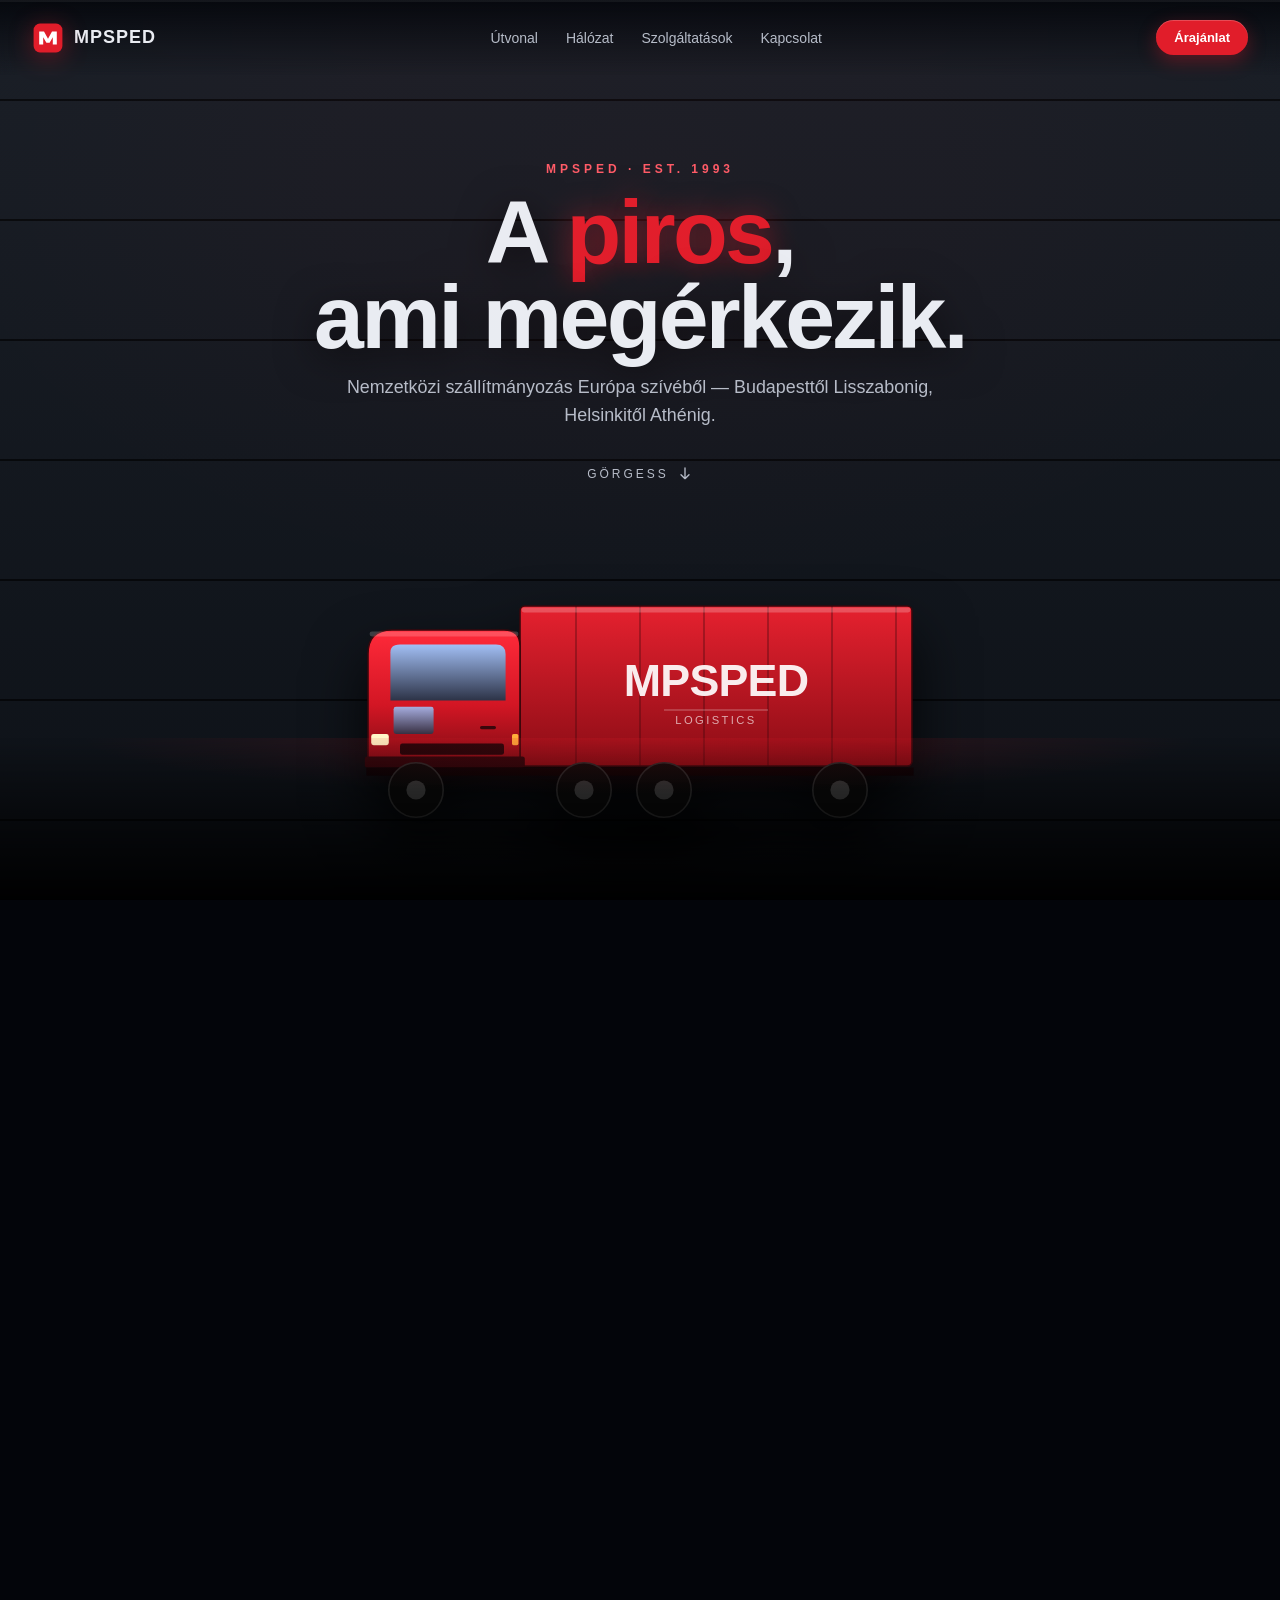
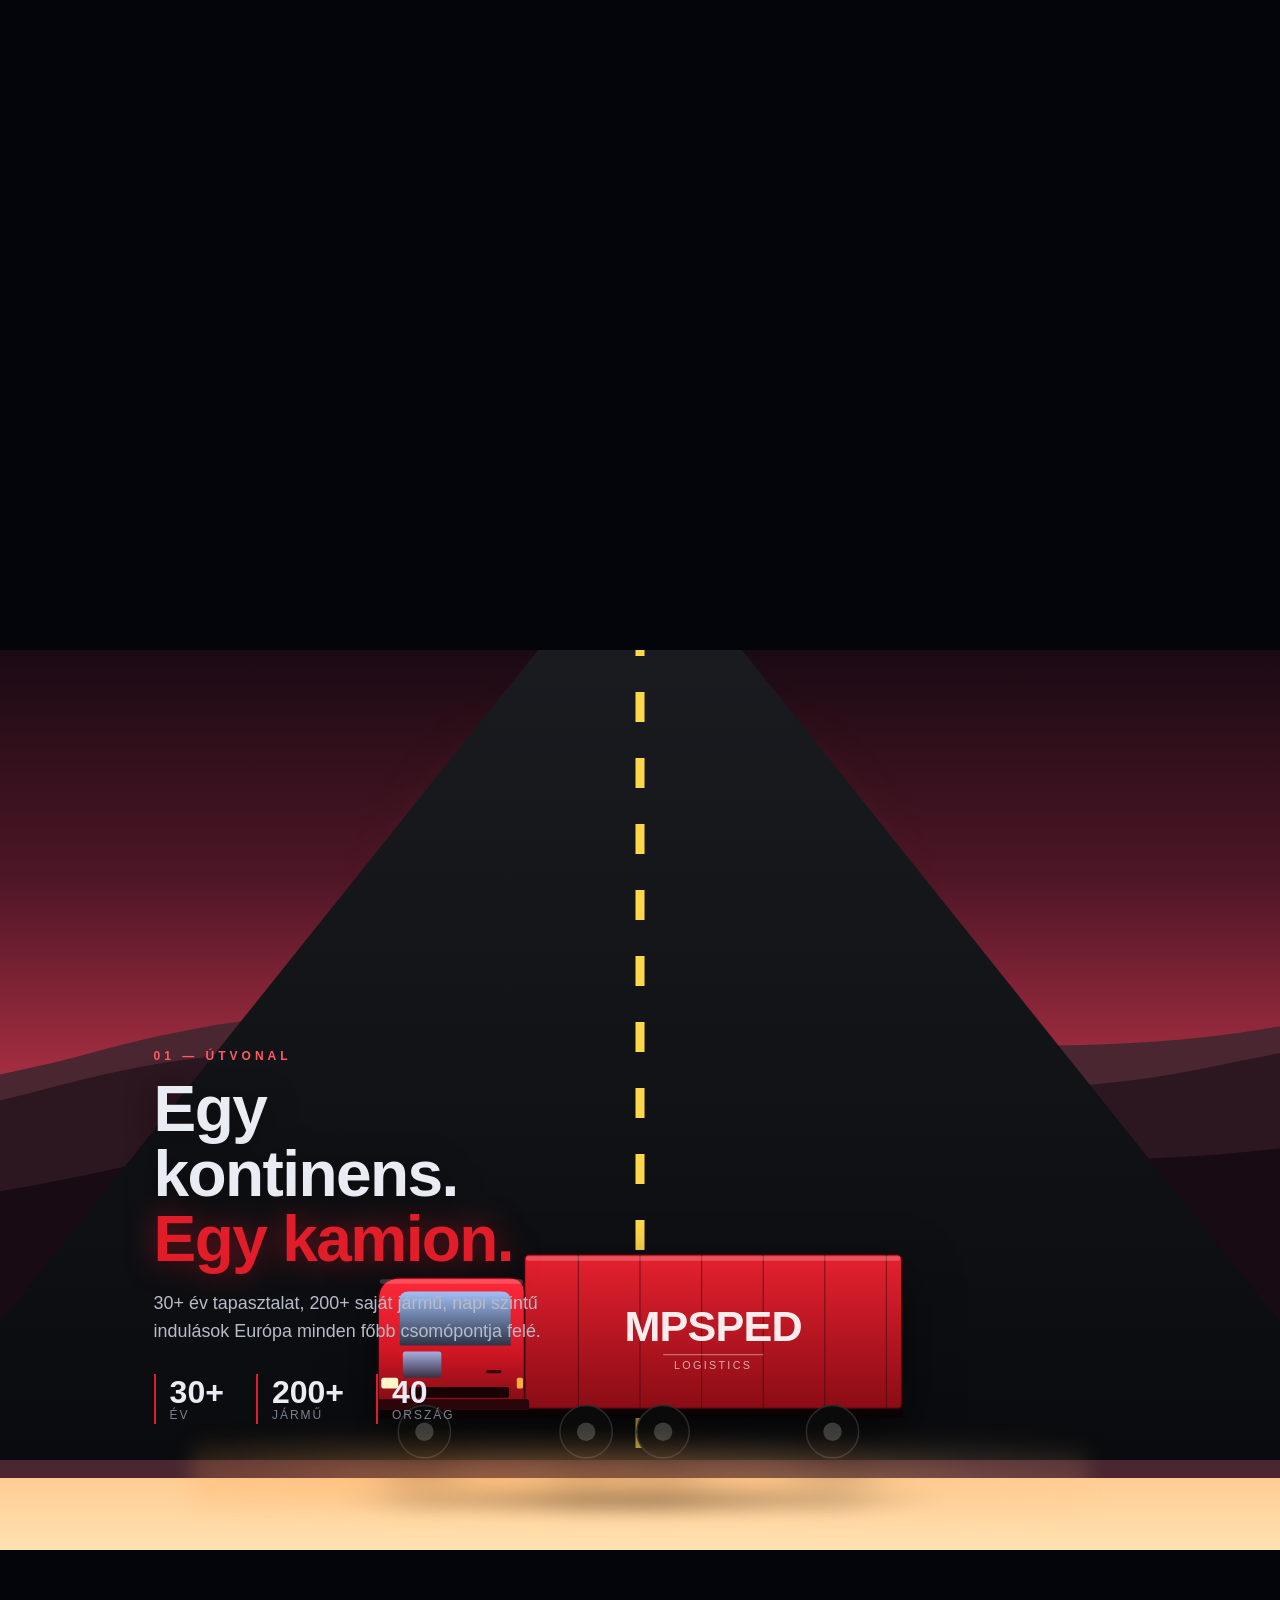
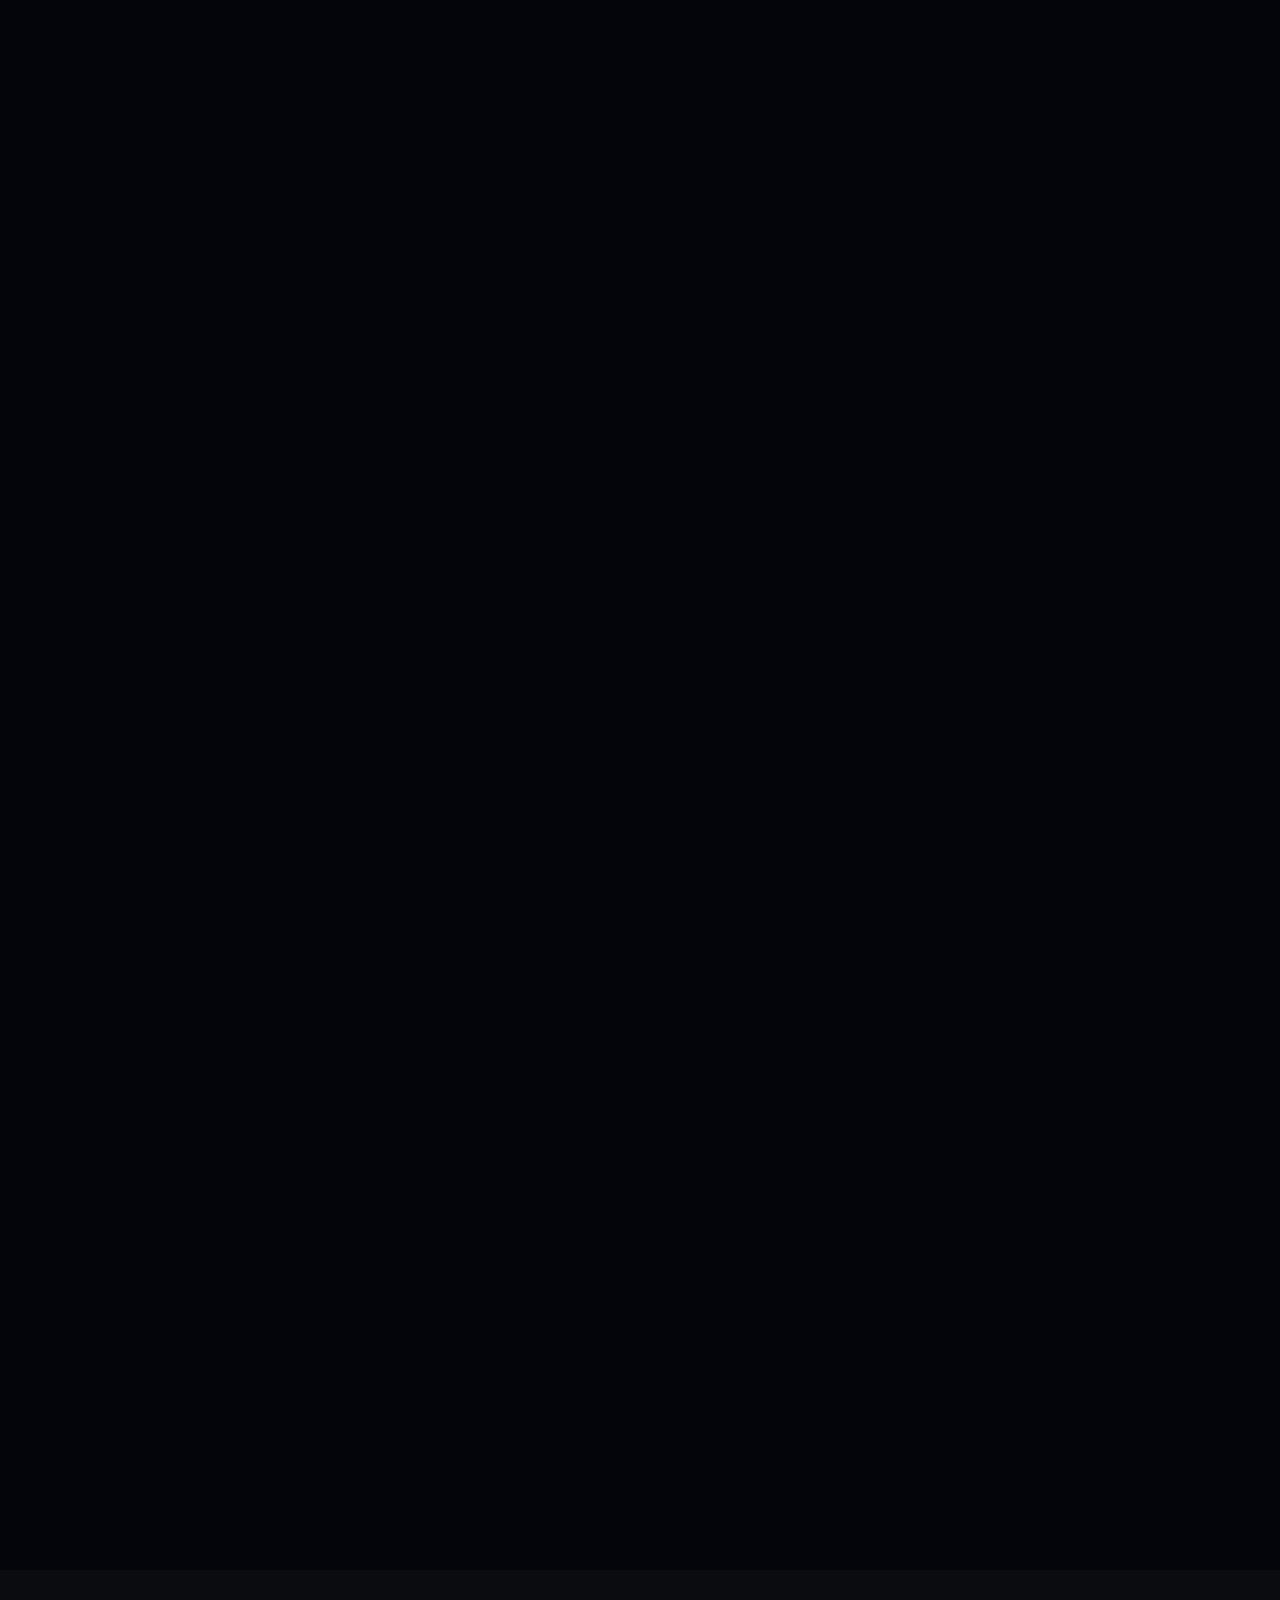
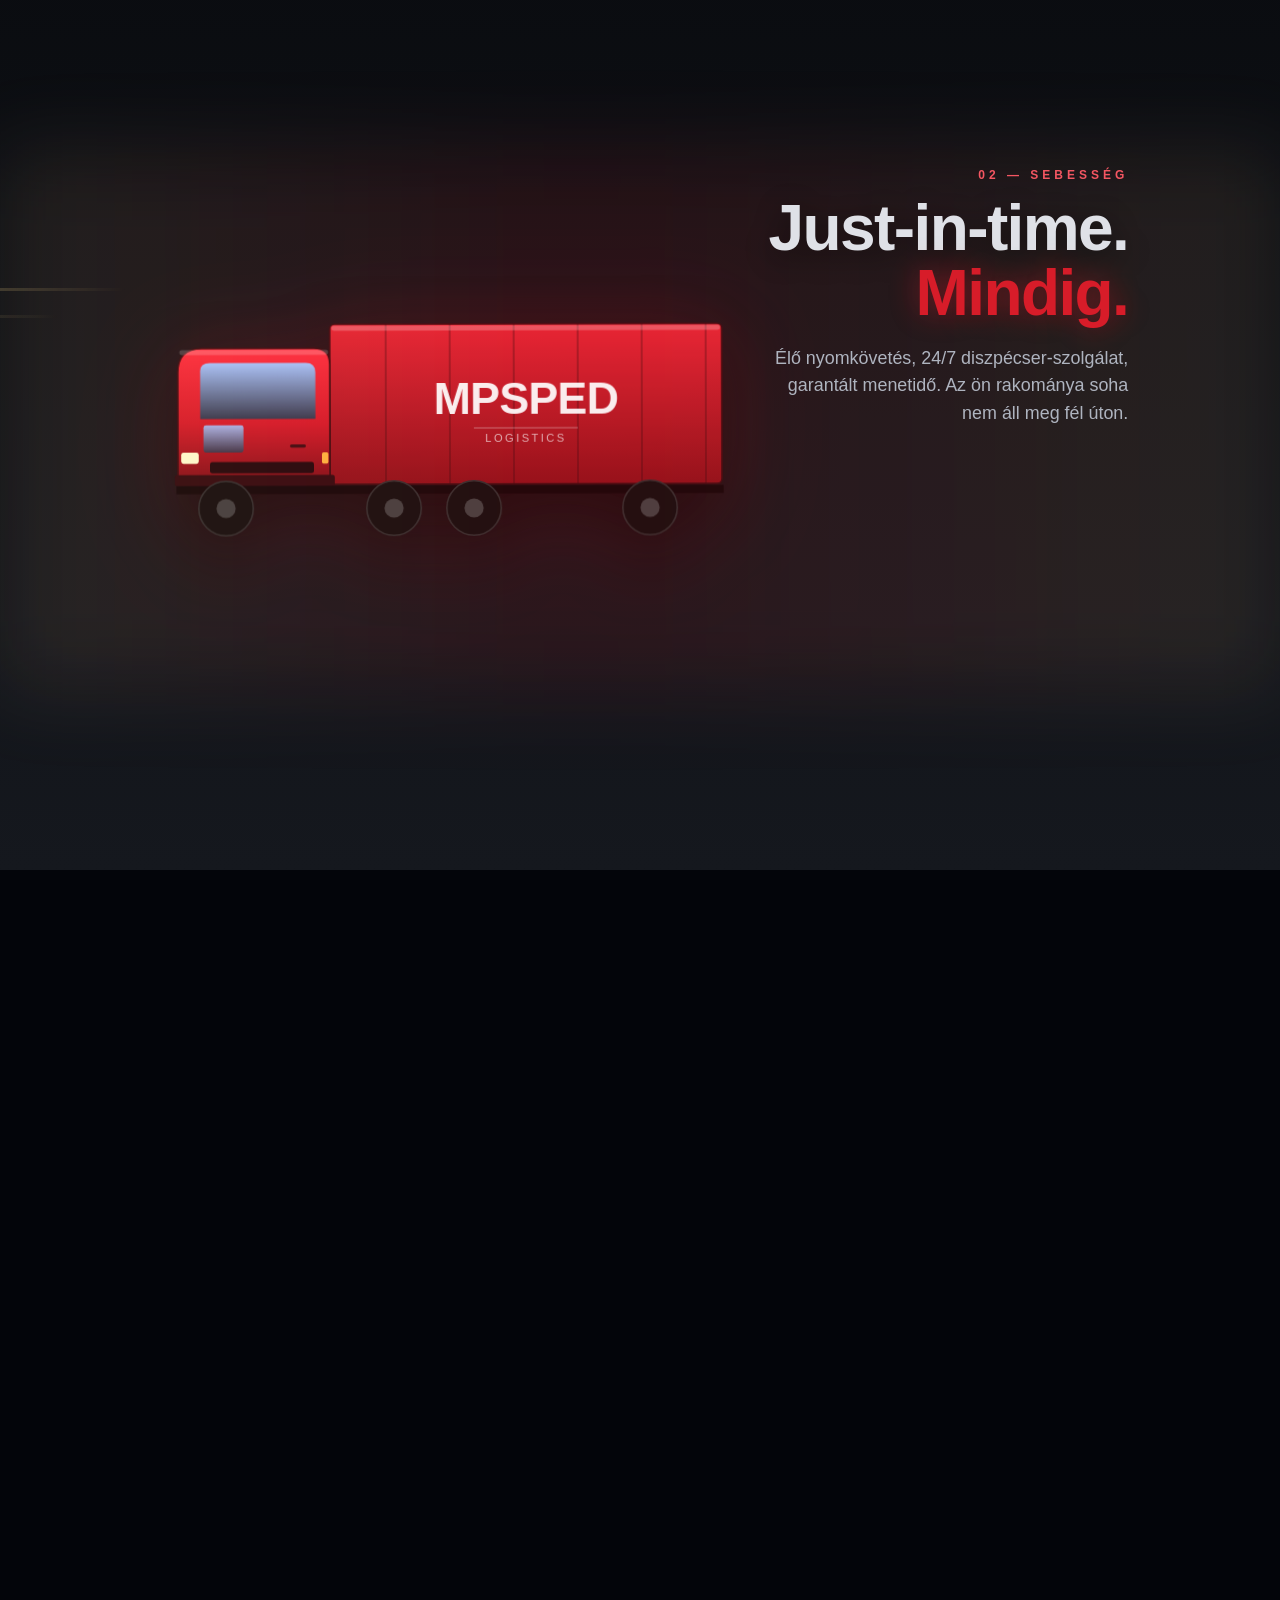
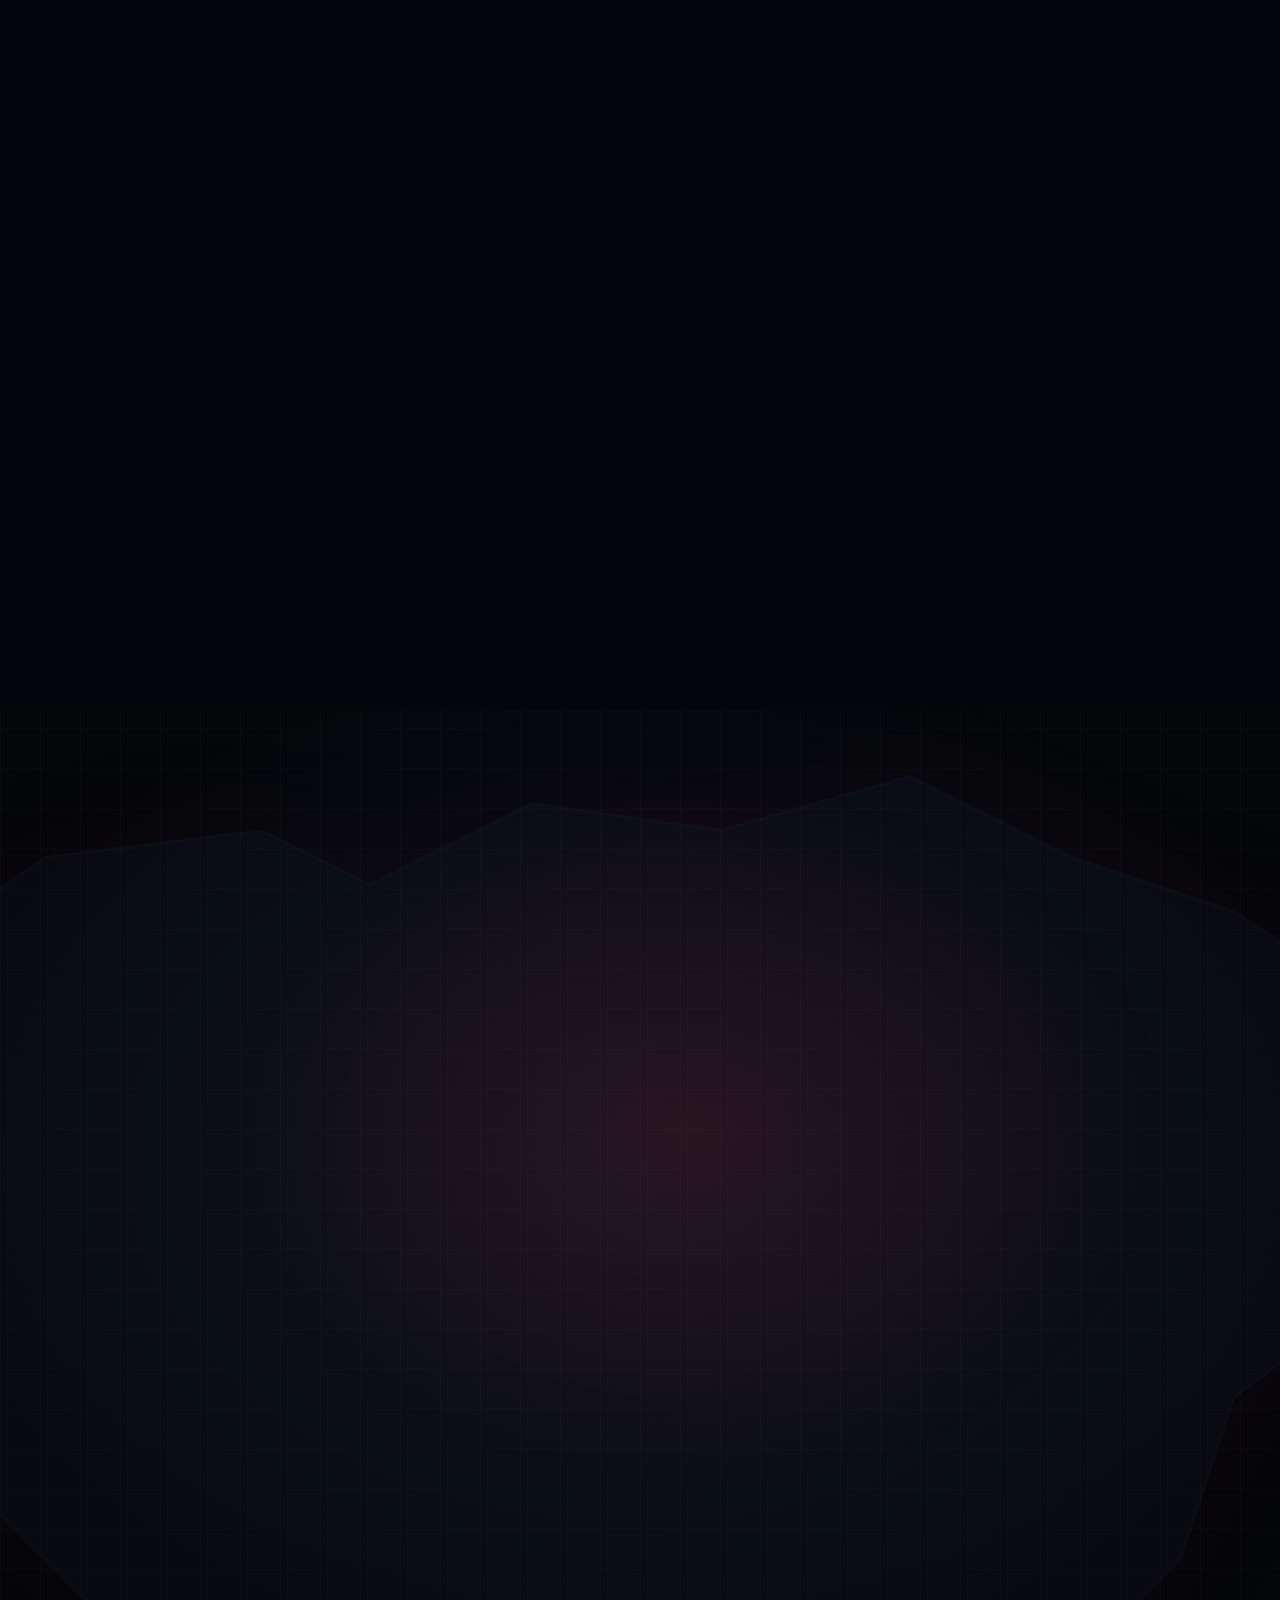
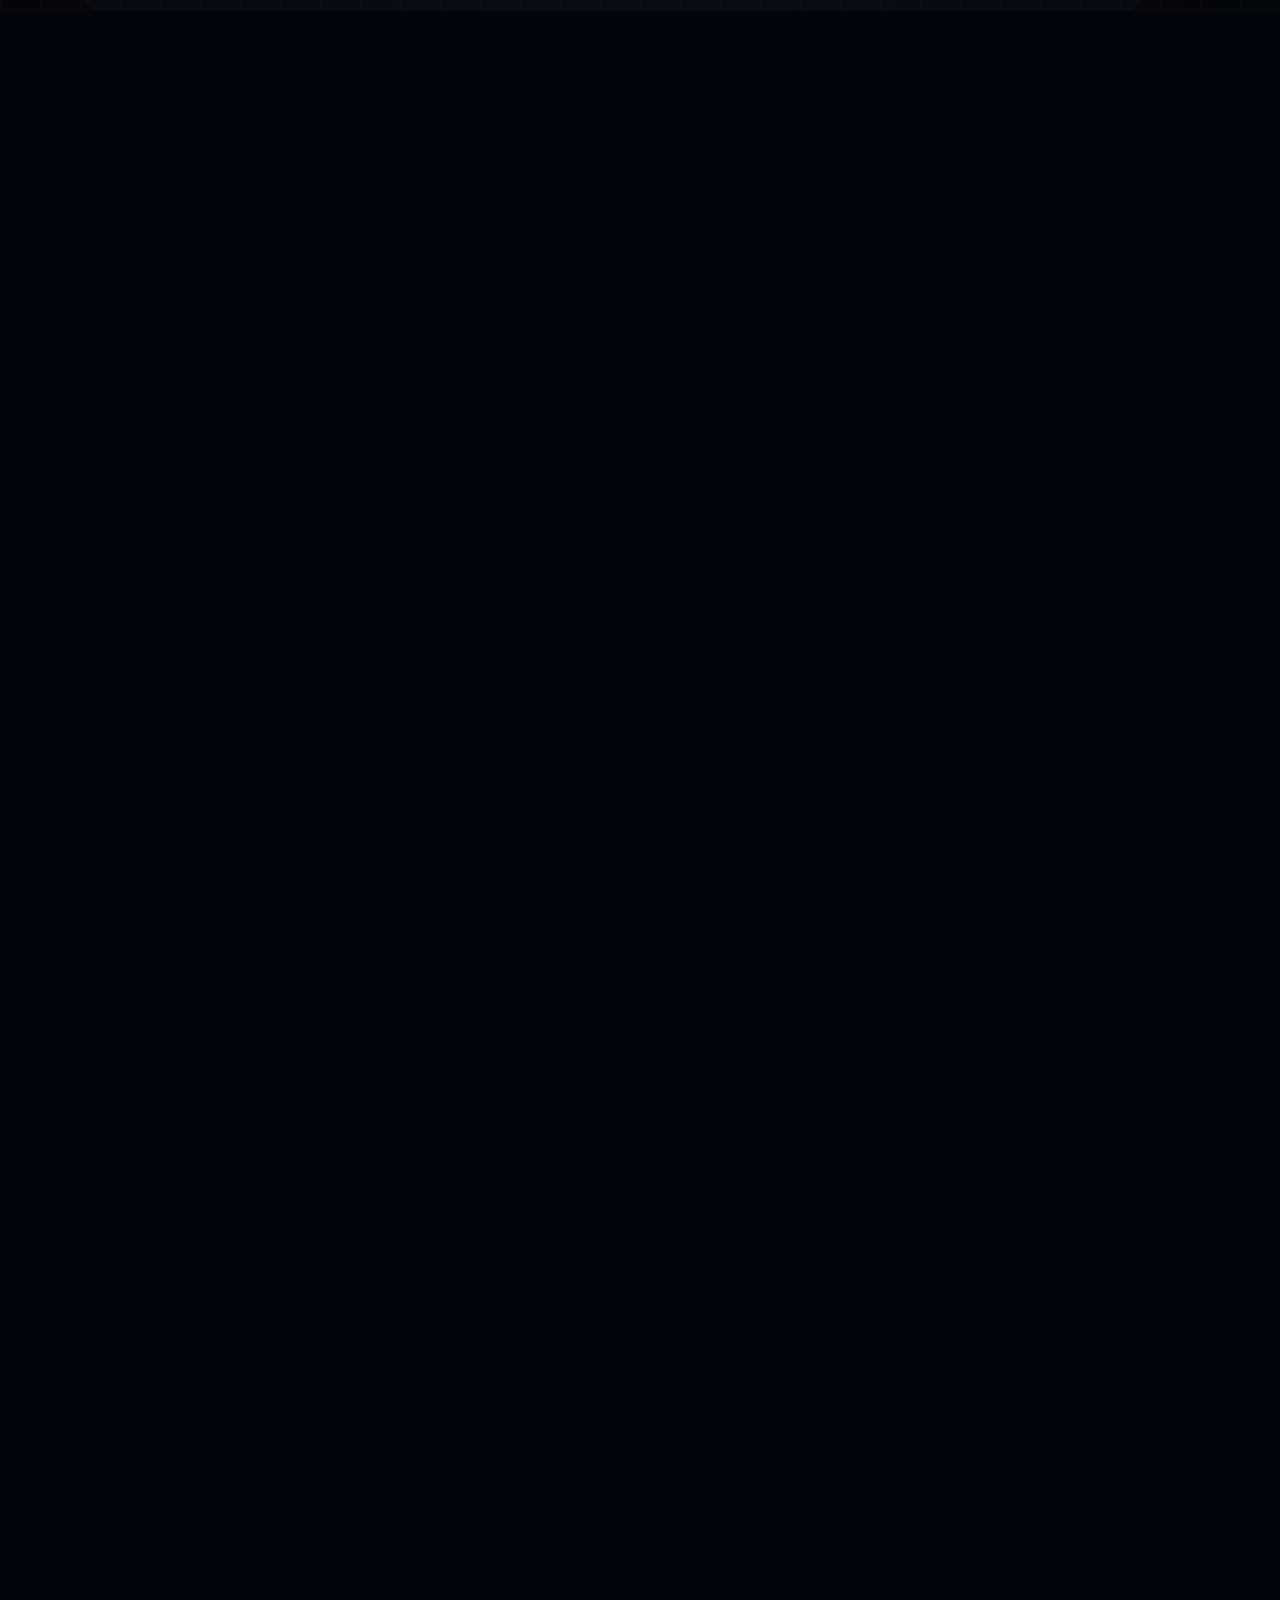
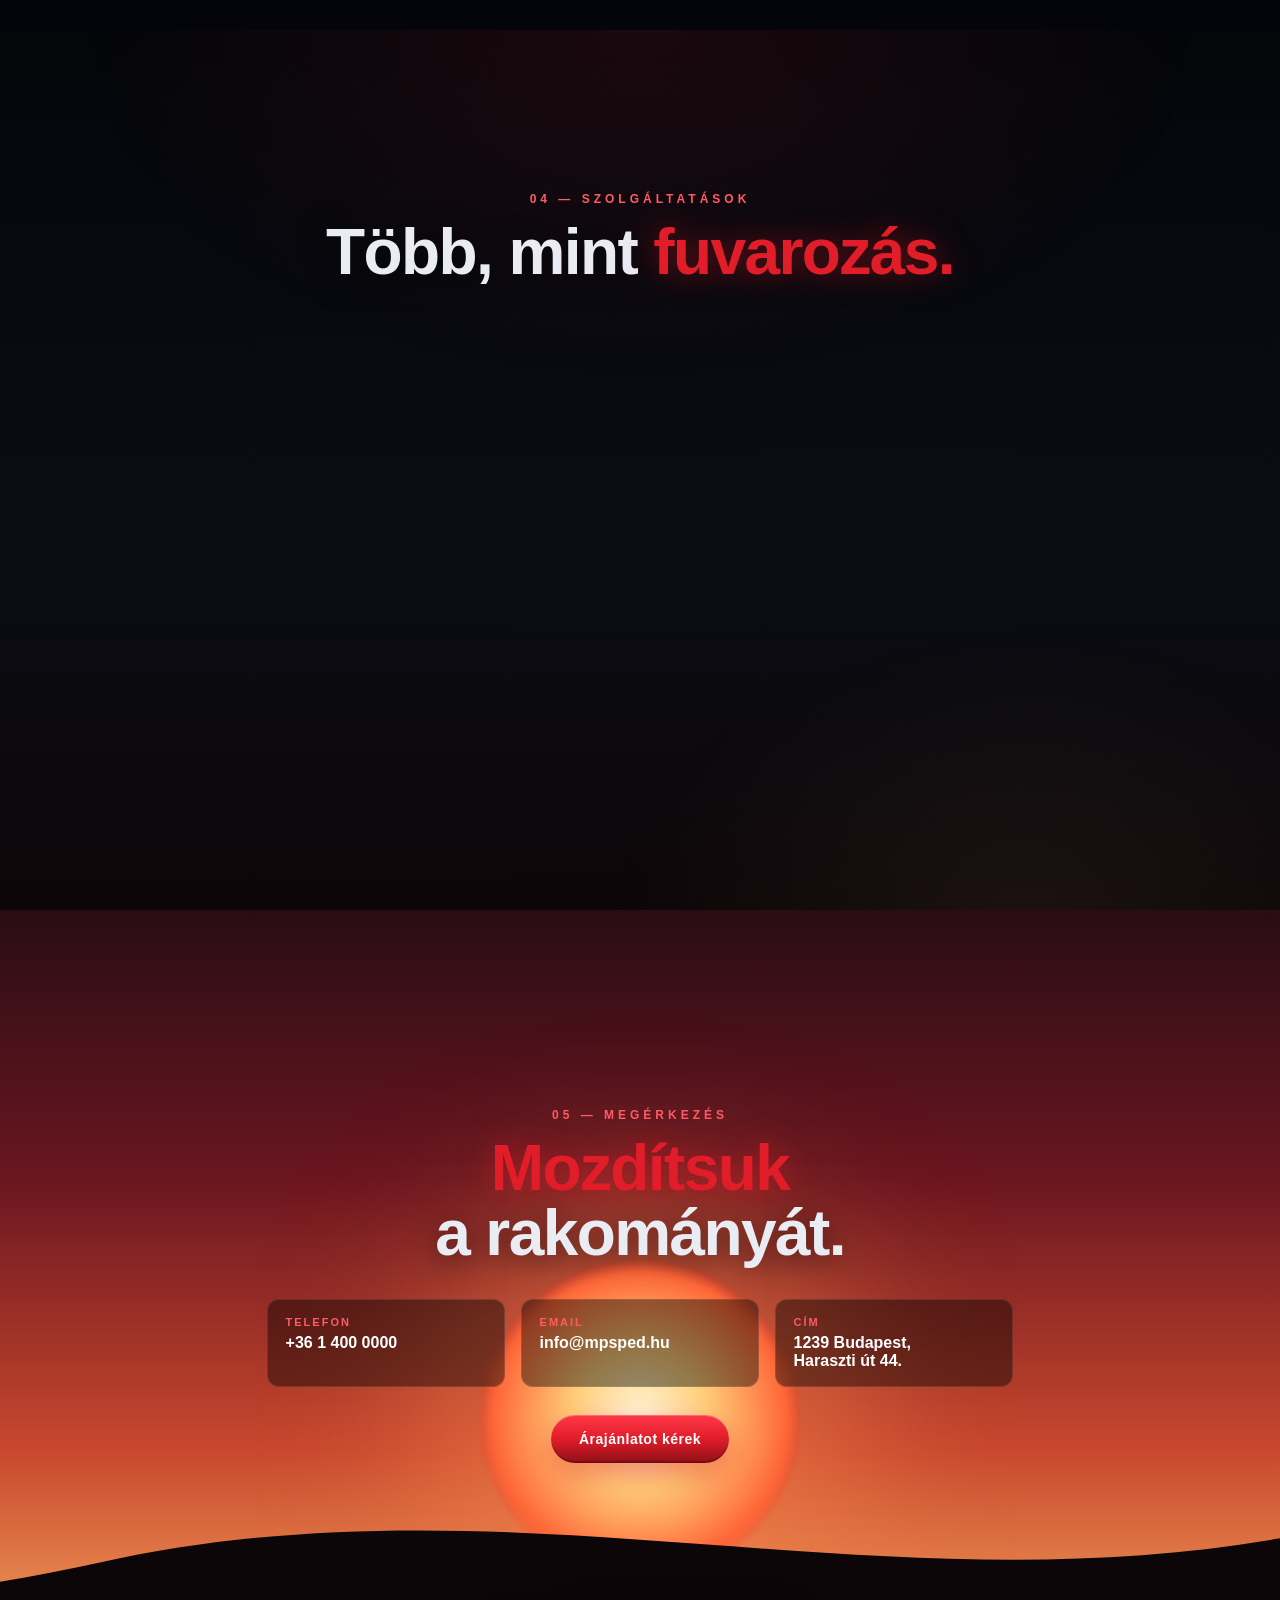
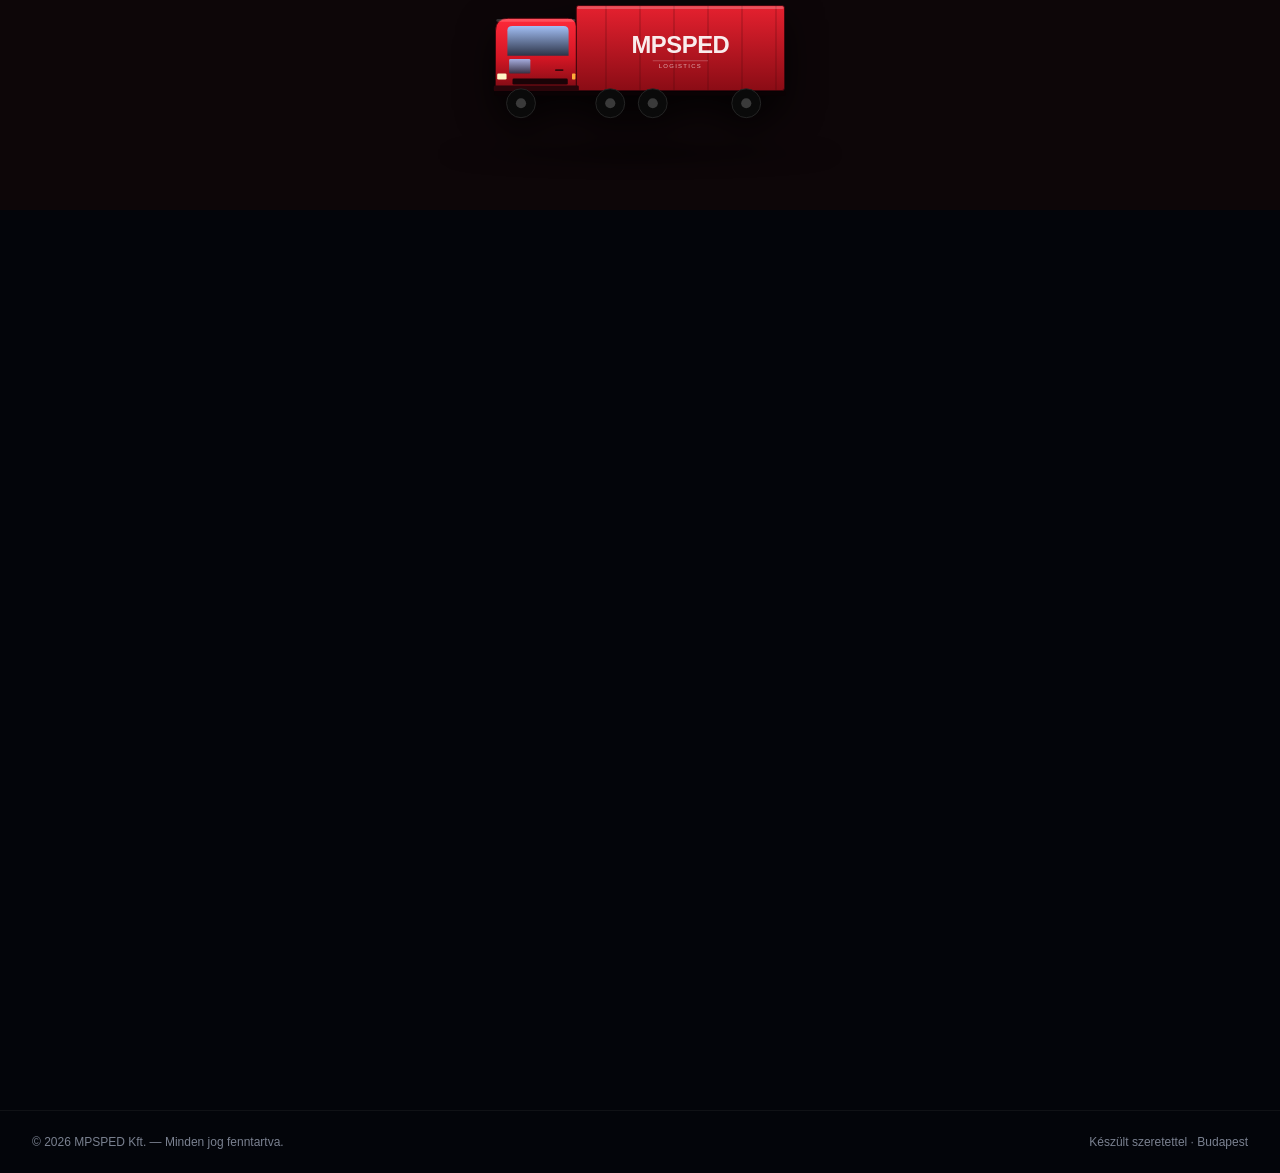
==== index.html @ 81b6fd92 "Redesign mpsped.hu as scroll-driven cinematic site Six-scene narrative driven by sticky pinning + va" ====
<!doctype html>
<html lang="hu">
<head>
<meta charset="utf-8" />
<meta name="viewport" content="width=device-width,initial-scale=1" />
<title>MPSPED — Európa, vörösen szállítva</title>
<meta name="description" content="MPSPED — nemzetközi szállítmányozás és logisztika. A piros, ami megérkezik." />
<link rel="stylesheet" href="styles.css" />
</head>
<body>

<!-- FIXED NAV -->
<header class="nav">
  <a class="brand" href="#top" aria-label="MPSPED kezdőlap">
    <svg class="brand-mark" viewBox="0 0 40 40" aria-hidden="true">
      <rect x="2" y="2" width="36" height="36" rx="8" fill="#E11D2A"/>
      <path d="M9 28V12h6l5 9 5-9h6v16h-5v-9l-4 7h-4l-4-7v9z" fill="#fff"/>
    </svg>
    <span>MPSPED</span>
  </a>
  <nav class="nav-links" aria-label="Fő navigáció">
    <a href="#road">Útvonal</a>
    <a href="#network">Hálózat</a>
    <a href="#services">Szolgáltatások</a>
    <a href="#contact">Kapcsolat</a>
  </nav>
  <a class="nav-cta" href="#contact">Árajánlat</a>
</header>

<!-- SCROLL PROGRESS -->
<div class="progress" aria-hidden="true"><span class="progress-bar"></span></div>

<!-- AMBIENT FOG (global) -->
<div class="fog" aria-hidden="true"></div>

<main id="top">

  <!-- ════════════════════════════════════════════════════════════════
       SCENE 1 — DEPOT
       Sticky stage inside a 250vh container.
       ════════════════════════════════════════════════════════════════ -->
  <section class="scene-wrap" data-scene="depot" style="--length: 250vh;" aria-label="A kapuk kinyílnak">
    <div class="stage scene--depot">

      <div class="layer layer--depot-wall">
        <svg viewBox="0 0 1600 900" preserveAspectRatio="xMidYMid slice">
          <defs>
            <linearGradient id="depotWall" x1="0" x2="0" y1="0" y2="1">
              <stop offset="0" stop-color="#0a0d12"/>
              <stop offset="1" stop-color="#05070a"/>
            </linearGradient>
            <pattern id="depotBricks" width="160" height="40" patternUnits="userSpaceOnUse">
              <rect width="160" height="40" fill="url(#depotWall)"/>
              <line x1="0" y1="40" x2="160" y2="40" stroke="#11161d" stroke-width="1"/>
              <line x1="80" y1="0" x2="80" y2="40" stroke="#11161d" stroke-width="1"/>
            </pattern>
          </defs>
          <rect width="1600" height="900" fill="url(#depotBricks)"/>
          <g opacity=".55">
            <circle cx="300" cy="120" r="120" fill="#fff6c8" opacity=".06"/>
            <circle cx="800" cy="100" r="140" fill="#fff6c8" opacity=".07"/>
            <circle cx="1300" cy="120" r="120" fill="#fff6c8" opacity=".06"/>
          </g>
        </svg>
      </div>

      <div class="layer layer--door" data-anim="door">
        <svg viewBox="0 0 1600 900" preserveAspectRatio="xMidYMax slice">
          <defs>
            <linearGradient id="doorGrad" x1="0" x2="0" y1="0" y2="1">
              <stop offset="0" stop-color="#1a1f27"/>
              <stop offset="1" stop-color="#0d1117"/>
            </linearGradient>
          </defs>
          <g class="door-panels">
            <rect x="0" y="0"   width="1600" height="900" fill="url(#doorGrad)"/>
            <g stroke="#000" stroke-width="2" opacity=".6">
              <line x1="0" y1="100" x2="1600" y2="100"/>
              <line x1="0" y1="220" x2="1600" y2="220"/>
              <line x1="0" y1="340" x2="1600" y2="340"/>
              <line x1="0" y1="460" x2="1600" y2="460"/>
              <line x1="0" y1="580" x2="1600" y2="580"/>
              <line x1="0" y1="700" x2="1600" y2="700"/>
              <line x1="0" y1="820" x2="1600" y2="820"/>
            </g>
          </g>
        </svg>
      </div>

      <div class="layer layer--spill" data-anim="spill"></div>

      <div class="layer layer--truck-depot" data-anim="truck-depot">
        <div class="truck-wrap">
          <div class="headlight headlight--l" data-anim="headlight"></div>
          <div class="headlight headlight--r" data-anim="headlight"></div>
          <svg class="truck" viewBox="0 0 800 360" aria-label="MPSPED kamion">
            <use href="#truck-red"/>
          </svg>
          <div class="truck-shadow"></div>
        </div>
      </div>

      <div class="layer layer--floor" data-anim="floor"></div>

      <div class="copy copy--center copy--depot" data-anim="depot-copy">
        <p class="eyebrow">MPSPED · est. 1993</p>
        <h1 class="display">
          A <span class="accent">piros</span>,<br/>
          ami megérkezik.
        </h1>
        <p class="lede">Nemzetközi szállítmányozás Európa szívéből — Budapesttől Lisszabonig, Helsinkitől Athénig.</p>
        <a class="scroll-hint" href="#road">
          <span>Görgess</span>
          <svg viewBox="0 0 24 24" width="16" height="16" aria-hidden="true"><path d="M12 3v16m0 0l-6-6m6 6l6-6" stroke="currentColor" stroke-width="2" fill="none" stroke-linecap="round"/></svg>
        </a>
      </div>

    </div>
  </section>


  <!-- ════════════════════════════════════════════════════════════════
       SCENE 2 — OPEN ROAD
       ════════════════════════════════════════════════════════════════ -->
  <section class="scene-wrap" id="road" data-scene="road" style="--length: 280vh;" aria-label="Nyílt út">
    <div class="stage scene--road">

      <div class="layer layer--sky"></div>
      <div class="layer layer--sun" data-anim="sun"><div class="sun"></div></div>
      <div class="layer layer--hills-far" data-anim="hills-far">
        <svg viewBox="0 0 1600 400" preserveAspectRatio="xMidYMax slice">
          <path d="M0,300 C200,220 380,260 560,210 C740,160 900,230 1080,200 C1260,170 1420,230 1600,200 L1600,400 L0,400 Z" fill="#4a2730"/>
        </svg>
      </div>
      <div class="layer layer--hills-mid" data-anim="hills-mid">
        <svg viewBox="0 0 1600 400" preserveAspectRatio="xMidYMax slice">
          <path d="M0,340 C180,260 360,300 540,250 C720,200 880,280 1060,240 C1240,200 1420,270 1600,240 L1600,400 L0,400 Z" fill="#2c1620"/>
        </svg>
      </div>
      <div class="layer layer--hills-near" data-anim="hills-near">
        <svg viewBox="0 0 1600 400" preserveAspectRatio="xMidYMax slice">
          <path d="M0,380 C200,330 380,360 560,320 C740,280 900,330 1080,310 C1260,290 1420,340 1600,320 L1600,400 L0,400 Z" fill="#180b13"/>
        </svg>
      </div>

      <div class="layer layer--road" data-anim="road-perspective">
        <svg viewBox="0 0 1600 600" preserveAspectRatio="xMidYMax slice">
          <defs>
            <linearGradient id="roadGrad" x1="0" x2="0" y1="0" y2="1">
              <stop offset="0" stop-color="#1b1d22"/>
              <stop offset="1" stop-color="#0a0b0e"/>
            </linearGradient>
          </defs>
          <polygon points="780,0 820,0 1300,600 300,600" fill="url(#roadGrad)"/>
          <g stroke="#ffd84a" stroke-width="6" stroke-dasharray="20 24" class="road-dashes">
            <line x1="800" y1="0" x2="800" y2="600"/>
          </g>
        </svg>
      </div>

      <div class="layer layer--truck-road" data-anim="truck-road">
        <svg class="truck truck--road" viewBox="0 0 800 360" aria-hidden="true"><use href="#truck-red"/></svg>
        <div class="truck-shadow truck-shadow--road"></div>
        <div class="dust" data-anim="dust"></div>
      </div>

      <div class="copy copy--left" data-anim="road-copy">
        <p class="eyebrow">01 — Útvonal</p>
        <h2 class="h2">Egy kontinens. <span class="accent">Egy kamion.</span></h2>
        <p class="lede">30+ év tapasztalat, 200+ saját jármű, napi szintű indulások Európa minden főbb csomópontja felé.</p>
        <ul class="stat-row">
          <li><strong>30+</strong><span>év</span></li>
          <li><strong>200+</strong><span>jármű</span></li>
          <li><strong>40</strong><span>ország</span></li>
        </ul>
      </div>

    </div>
  </section>


  <!-- ════════════════════════════════════════════════════════════════
       SCENE 3 — HIGHWAY
       ════════════════════════════════════════════════════════════════ -->
  <section class="scene-wrap" data-scene="highway" style="--length: 260vh;" aria-label="Autópálya sebességgel">
    <div class="stage scene--highway">

      <div class="layer layer--night-sky"></div>
      <div class="layer layer--streaks" data-anim="streaks"><div class="streaks"></div></div>
      <div class="layer layer--asphalt">
        <svg viewBox="0 0 1600 900" preserveAspectRatio="xMidYMid slice">
          <defs>
            <linearGradient id="asphalt" x1="0" x2="0" y1="0" y2="1">
              <stop offset="0" stop-color="#0a0c10"/>
              <stop offset="1" stop-color="#15181e"/>
            </linearGradient>
          </defs>
          <rect width="1600" height="900" fill="url(#asphalt)"/>
        </svg>
        <div class="rush-lines" aria-hidden="true" data-anim="rush">
          <i></i><i></i><i></i><i></i><i></i><i></i><i></i><i></i>
        </div>
      </div>

      <div class="layer layer--truck-hwy" data-anim="truck-hwy">
        <svg class="truck truck--hwy" viewBox="0 0 800 360" aria-hidden="true"><use href="#truck-red"/></svg>
        <div class="motion-blur" data-anim="blur"></div>
      </div>

      <div class="copy copy--right" data-anim="hwy-copy">
        <p class="eyebrow">02 — Sebesség</p>
        <h2 class="h2">Just-in-time. <span class="accent">Mindig.</span></h2>
        <p class="lede">Élő nyomkövetés, 24/7 diszpécser-szolgálat, garantált menetidő. Az ön rakománya soha nem áll meg fél úton.</p>
      </div>

    </div>
  </section>


  <!-- ════════════════════════════════════════════════════════════════
       SCENE 4 — EUROPE NETWORK
       ════════════════════════════════════════════════════════════════ -->
  <section class="scene-wrap" id="network" data-scene="map" style="--length: 280vh;" aria-label="Európai hálózat">
    <div class="stage scene--map">
      <div class="layer layer--map-bg"></div>
      <div class="layer layer--map" data-anim="map">
        <svg viewBox="0 0 800 600" class="europe" aria-hidden="true">
          <path class="continent" d="M120,180 L180,140 L260,130 L300,150 L360,120 L430,130 L500,110 L560,140 L620,160 L680,200 L700,260 L660,310 L620,340 L600,400 L560,440 L520,460 L470,470 L420,460 L380,480 L340,500 L300,490 L260,460 L240,430 L200,420 L170,390 L140,360 L120,310 L110,250 Z" fill="#1a1f29" stroke="#2a3140" stroke-width="1"/>
          <g class="nodes" data-anim="nodes">
            <circle data-city="Budapest" cx="430" cy="280" r="7"/>
            <circle data-city="Bécs" cx="395" cy="255" r="5"/>
            <circle data-city="Berlin" cx="395" cy="195" r="5"/>
            <circle data-city="Párizs" cx="290" cy="245" r="5"/>
            <circle data-city="Madrid" cx="220" cy="380" r="5"/>
            <circle data-city="Róma" cx="380" cy="385" r="5"/>
            <circle data-city="Varsó" cx="455" cy="210" r="5"/>
            <circle data-city="Bukarest" cx="510" cy="305" r="5"/>
            <circle data-city="Athén" cx="495" cy="430" r="5"/>
            <circle data-city="Helsinki" cx="475" cy="120" r="5"/>
            <circle data-city="Lisszabon" cx="160" cy="395" r="5"/>
            <circle data-city="London" cx="265" cy="200" r="5"/>
          </g>
          <g class="routes" data-anim="routes" fill="none" stroke="#E11D2A" stroke-width="2" stroke-linecap="round">
            <path d="M430,280 Q415,267 395,255"/>
            <path d="M430,280 Q412,237 395,195"/>
            <path d="M430,280 Q360,262 290,245"/>
            <path d="M430,280 Q325,330 220,380"/>
            <path d="M430,280 Q405,332 380,385"/>
            <path d="M430,280 Q442,245 455,210"/>
            <path d="M430,280 Q470,292 510,305"/>
            <path d="M430,280 Q462,355 495,430"/>
            <path d="M430,280 Q452,200 475,120"/>
            <path d="M430,280 Q295,337 160,395"/>
            <path d="M430,280 Q347,240 265,200"/>
          </g>
        </svg>
      </div>
      <div class="copy copy--center" data-anim="map-copy">
        <p class="eyebrow">03 — Hálózat</p>
        <h2 class="h2">Egy <span class="accent">vörös vonal</span><br/>Európán át.</h2>
        <p class="lede">Budapest-központú hub-and-spoke hálózat 12 fő európai csomóponttal és napi indulásokkal.</p>
      </div>
    </div>
  </section>


  <!-- ════════════════════════════════════════════════════════════════
       SCENE 5 — SERVICES  (un-pinned, scrolls naturally)
       ════════════════════════════════════════════════════════════════ -->
  <section class="scene-services" id="services" data-scene="services" aria-label="Szolgáltatások">
    <div class="layer layer--terminal-bg"></div>

    <div class="copy copy--top">
      <p class="eyebrow">04 — Szolgáltatások</p>
      <h2 class="h2">Több, mint <span class="accent">fuvarozás.</span></h2>
    </div>

    <div class="services-grid">
      <article class="svc">
        <div class="svc-ico"><svg viewBox="0 0 48 48"><path d="M6 32V14h22l8 8v10M6 32h36M10 38a4 4 0 100-8 4 4 0 000 8zm26 0a4 4 0 100-8 4 4 0 000 8z" fill="none" stroke="currentColor" stroke-width="2.5" stroke-linecap="round" stroke-linejoin="round"/></svg></div>
        <h3>Nemzetközi fuvarozás</h3>
        <p>FTL & LTL Európa-szerte, saját flottával és ellenőrzött partnerekkel.</p>
      </article>
      <article class="svc">
        <div class="svc-ico"><svg viewBox="0 0 48 48"><path d="M8 40V18l16-10 16 10v22M8 40h32M18 40V26h12v14" fill="none" stroke="currentColor" stroke-width="2.5" stroke-linejoin="round"/></svg></div>
        <h3>Raktározás</h3>
        <p>15 000 m² fedett és vámszabad raktárterület Budapest peremén.</p>
      </article>
      <article class="svc">
        <div class="svc-ico"><svg viewBox="0 0 48 48"><circle cx="24" cy="24" r="16" fill="none" stroke="currentColor" stroke-width="2.5"/><path d="M24 12v12l8 4" fill="none" stroke="currentColor" stroke-width="2.5" stroke-linecap="round"/></svg></div>
        <h3>Express megoldások</h3>
        <p>Sürgős, időkritikus küldemények dedikált járművel, 2 fős sofőrökkel.</p>
      </article>
      <article class="svc">
        <div class="svc-ico"><svg viewBox="0 0 48 48"><path d="M10 14h28v24H10z M16 14V8h16v6 M4 24h40" fill="none" stroke="currentColor" stroke-width="2.5" stroke-linejoin="round"/></svg></div>
        <h3>Vámügyintézés</h3>
        <p>Teljes körű vám- és okmányolási szolgáltatás, EU-n belül és kívül.</p>
      </article>
      <article class="svc">
        <div class="svc-ico"><svg viewBox="0 0 48 48"><path d="M24 6l16 8v12c0 10-7 18-16 22-9-4-16-12-16-22V14z" fill="none" stroke="currentColor" stroke-width="2.5" stroke-linejoin="round"/><path d="M18 24l5 5 9-10" fill="none" stroke="currentColor" stroke-width="2.5" stroke-linecap="round" stroke-linejoin="round"/></svg></div>
        <h3>Biztosítás</h3>
        <p>CMR biztosítás minden szállítmányra, kiterjesztett kárfedezeti opciókkal.</p>
      </article>
      <article class="svc">
        <div class="svc-ico"><svg viewBox="0 0 48 48"><rect x="6" y="10" width="36" height="28" rx="2" fill="none" stroke="currentColor" stroke-width="2.5"/><path d="M6 18h36 M14 26h8 M14 32h14" stroke="currentColor" stroke-width="2.5" stroke-linecap="round"/></svg></div>
        <h3>Élő nyomkövetés</h3>
        <p>Valós idejű GPS, hőmérséklet és ETA — bármikor, bármilyen eszközről.</p>
      </article>
    </div>
  </section>


  <!-- ════════════════════════════════════════════════════════════════
       SCENE 6 — ARRIVAL
       ════════════════════════════════════════════════════════════════ -->
  <section class="scene-wrap" id="contact" data-scene="arrival" style="--length: 200vh;" aria-label="Megérkezés">
    <div class="stage scene--arrival">
      <div class="layer layer--dusk"></div>
      <div class="layer layer--dusk-sun" data-anim="dusk-sun"><div class="sun sun--dusk"></div></div>
      <div class="layer layer--dusk-hills" data-anim="dusk-hills">
        <svg viewBox="0 0 1600 400" preserveAspectRatio="xMidYMax slice">
          <path d="M0,360 C200,300 380,330 560,290 C740,250 900,310 1080,280 C1260,250 1420,310 1600,290 L1600,400 L0,400 Z" fill="#0d0608"/>
        </svg>
      </div>
      <div class="layer layer--truck-arrival" data-anim="truck-arrival">
        <svg class="truck truck--arrival" viewBox="0 0 800 360" aria-hidden="true"><use href="#truck-red"/></svg>
        <div class="truck-shadow truck-shadow--arrival"></div>
      </div>

      <div class="copy copy--center contact-copy" data-anim="contact-copy">
        <p class="eyebrow">05 — Megérkezés</p>
        <h2 class="h2"><span class="accent">Mozdítsuk</span><br/>a rakományát.</h2>
        <div class="contact-grid">
          <a class="contact-item" href="tel:+3614000000">
            <span class="ci-label">Telefon</span>
            <span class="ci-value">+36 1 400 0000</span>
          </a>
          <a class="contact-item" href="mailto:info@mpsped.hu">
            <span class="ci-label">Email</span>
            <span class="ci-value">info@mpsped.hu</span>
          </a>
          <div class="contact-item">
            <span class="ci-label">Cím</span>
            <span class="ci-value">1239 Budapest,<br/>Haraszti út 44.</span>
          </div>
        </div>
        <a class="btn btn--primary" href="mailto:info@mpsped.hu?subject=Árajánlat%20kérés">Árajánlatot kérek</a>
      </div>
    </div>
  </section>

  <footer class="foot">
    <div>© <span id="year"></span> MPSPED Kft. — Minden jog fenntartva.</div>
    <div>Készült szeretettel · Budapest</div>
  </footer>

</main>

<!-- ════════════ SVG SYMBOLS ════════════ -->
<svg width="0" height="0" style="position:absolute" aria-hidden="true">
  <defs>
    <symbol id="truck-red" viewBox="0 0 800 360">
      <defs>
        <linearGradient id="bodyRed" x1="0" x2="0" y1="0" y2="1">
          <stop offset="0" stop-color="#ff2a3a"/>
          <stop offset=".55" stop-color="#d31624"/>
          <stop offset="1" stop-color="#7a0b13"/>
        </linearGradient>
        <linearGradient id="trailerRed" x1="0" x2="0" y1="0" y2="1">
          <stop offset="0" stop-color="#e6212f"/>
          <stop offset="1" stop-color="#8a0c15"/>
        </linearGradient>
        <linearGradient id="glass" x1="0" x2="0" y1="0" y2="1">
          <stop offset="0" stop-color="#9ec7ff"/>
          <stop offset="1" stop-color="#243549"/>
        </linearGradient>
      </defs>
      <rect x="250" y="60" width="490" height="200" rx="6" fill="url(#trailerRed)" stroke="#3a070c" stroke-width="2"/>
      <g stroke="#3a070c" stroke-width="1.5" opacity=".55">
        <line x1="320" y1="60" x2="320" y2="260"/>
        <line x1="400" y1="60" x2="400" y2="260"/>
        <line x1="480" y1="60" x2="480" y2="260"/>
        <line x1="560" y1="60" x2="560" y2="260"/>
        <line x1="640" y1="60" x2="640" y2="260"/>
        <line x1="720" y1="60" x2="720" y2="260"/>
      </g>
      <g opacity=".92">
        <text x="495" y="172" text-anchor="middle" font-family="Archivo, Arial, sans-serif" font-weight="900" font-size="56" fill="#fff" letter-spacing="-1">MPSPED</text>
        <line x1="430" y1="190" x2="560" y2="190" stroke="#fff" stroke-width="1.5" opacity=".4"/>
        <text x="495" y="208" text-anchor="middle" font-family="Inter, Arial, sans-serif" font-weight="500" font-size="14" fill="#fff" opacity=".7" letter-spacing="3">LOGISTICS</text>
      </g>
      <path d="M60,260 L60,120 Q60,90 90,90 L230,90 Q250,90 250,110 L250,260 Z" fill="url(#bodyRed)" stroke="#3a070c" stroke-width="2"/>
      <path d="M88,178 L88,118 Q88,108 100,108 L220,108 Q232,108 232,120 L232,178 Z" fill="url(#glass)" opacity=".95"/>
      <rect x="92" y="186" width="50" height="34" rx="3" fill="url(#glass)" opacity=".85"/>
      <rect x="200" y="210" width="20" height="4" rx="2" fill="#3a070c"/>
      <rect x="100" y="232" width="130" height="14" rx="3" fill="#1a0307"/>
      <rect x="64" y="220" width="22" height="14" rx="3" fill="#fff7c8"/>
      <rect x="240" y="220" width="8" height="14" rx="2" fill="#ffae3a"/>
      <rect x="56" y="248" width="200" height="14" rx="3" fill="#2a050a"/>
      <rect x="58" y="262" width="684" height="10" fill="#0a0204"/>
      <g fill="#0a0a0a" stroke="#2a2a2a" stroke-width="2">
        <circle cx="120" cy="290" r="34"/>
        <circle cx="330" cy="290" r="34"/>
        <circle cx="430" cy="290" r="34"/>
        <circle cx="650" cy="290" r="34"/>
      </g>
      <g fill="#3a3a3a">
        <circle cx="120" cy="290" r="12"/>
        <circle cx="330" cy="290" r="12"/>
        <circle cx="430" cy="290" r="12"/>
        <circle cx="650" cy="290" r="12"/>
      </g>
      <rect x="62" y="92" width="186" height="6" rx="3" fill="#fff" opacity=".18"/>
      <rect x="252" y="62" width="486" height="6" rx="3" fill="#fff" opacity=".22"/>
    </symbol>
  </defs>
</svg>

<script src="script.js" defer></script>

</body>
</html>
---- styles.css ----
/* ═══════════════════════════════════════════════════════════════
   MPSPED · cinematic scroll site (vanilla, no GSAP)
   Pin via position: sticky. Scrub via rAF + JS-driven CSS vars.
   ═══════════════════════════════════════════════════════════════ */
:root {
  --red-50:  #fff1f2;
  --red-300: #ff5a66;
  --red-500: #E11D2A;
  --red-600: #C5161F;
  --red-700: #8E0F17;
  --red-900: #3a070c;

  --ink-0:  #ffffff;
  --ink-50: #e9ecf2;
  --ink-200:#b6bcc8;
  --ink-400:#7a8190;
  --ink-700:#1c2029;
  --ink-800:#10131a;
  --ink-900:#06080c;
  --ink-950:#03050a;

  --gold:   #ffd84a;

  --ease-out: cubic-bezier(.22,.61,.36,1);
  --ease-in:  cubic-bezier(.55,.06,.68,.19);
  --ease-io:  cubic-bezier(.65,.05,.36,1);

  --font-display: "Archivo", "Helvetica Neue", Arial, sans-serif;
  --font-body:    "Inter", "Helvetica Neue", Arial, sans-serif;
}

*,*::before,*::after { box-sizing: border-box; }
html { scroll-behavior: smooth; }
body {
  margin: 0;
  font-family: var(--font-body);
  color: var(--ink-50);
  background: var(--ink-950);
  -webkit-font-smoothing: antialiased;
  text-rendering: optimizeLegibility;
  overflow-x: hidden;
}
img,svg { display: block; max-width: 100%; }
a { color: inherit; text-decoration: none; }
button { font: inherit; }

/* ═══════════ NAV ═══════════ */
.nav {
  position: fixed; inset: 0 0 auto 0;
  z-index: 100;
  display: flex; align-items: center; justify-content: space-between;
  padding: 20px 32px;
  background: linear-gradient(180deg, rgba(3,5,10,.85) 0%, rgba(3,5,10,0) 100%);
  backdrop-filter: blur(8px);
  -webkit-backdrop-filter: blur(8px);
}
.brand {
  display: flex; align-items: center; gap: 10px;
  font-family: var(--font-display);
  font-weight: 900; letter-spacing: 1px;
  font-size: 18px;
}
.brand-mark { width: 32px; height: 32px; filter: drop-shadow(0 4px 12px rgba(225,29,42,.4)); }
.nav-links { display: flex; gap: 28px; font-size: 14px; font-weight: 500; color: var(--ink-200); }
.nav-links a { transition: color .2s var(--ease-out); }
.nav-links a:hover { color: var(--ink-0); }
.nav-cta {
  padding: 10px 18px;
  background: var(--red-500);
  border-radius: 999px;
  font-weight: 600; font-size: 13px;
  color: #fff;
  box-shadow: 0 6px 18px rgba(225,29,42,.35), inset 0 1px 0 rgba(255,255,255,.2);
  transition: transform .2s var(--ease-out), box-shadow .2s var(--ease-out);
}
.nav-cta:hover { transform: translateY(-1px); box-shadow: 0 10px 24px rgba(225,29,42,.5), inset 0 1px 0 rgba(255,255,255,.25); }
@media (max-width: 720px) {
  .nav-links { display: none; }
  .nav { padding: 14px 18px; }
}

/* ═══════════ PROGRESS BAR ═══════════ */
.progress {
  position: fixed; top: 0; left: 0; right: 0;
  height: 2px;
  background: rgba(255,255,255,.06);
  z-index: 101;
}
.progress-bar {
  display: block;
  height: 100%;
  width: 0%;
  background: linear-gradient(90deg, var(--red-700), var(--red-500), #ff6b76);
  box-shadow: 0 0 12px var(--red-500);
  transition: width .05s linear;
}

/* ═══════════ GLOBAL FOG ═══════════ */
.fog {
  position: fixed; inset: 0;
  pointer-events: none;
  z-index: 5;
  background:
    radial-gradient(1200px 700px at 50% 20%, rgba(225,29,42,.04), transparent 60%),
    radial-gradient(900px 500px at 80% 80%, rgba(0,0,0,.4), transparent 70%);
  mix-blend-mode: screen;
  opacity: .85;
}

/* ═══════════ SCENE WRAP (sticky pin) ═══════════ */
.scene-wrap {
  position: relative;
  height: var(--length, 200vh);
}
.scene-wrap .stage {
  position: sticky;
  top: 0;
  height: 100vh;
  height: 100dvh;
  overflow: hidden;
}
.stage { perspective: 1200px; transform-style: preserve-3d; }
.layer {
  position: absolute;
  inset: 0;
  will-change: transform, opacity;
}
.layer > svg:not(.truck) { width: 100%; height: 100%; }

/* ═══════════ COPY ═══════════ */
.copy {
  position: absolute;
  z-index: 10;
  padding: 0 6vw;
  max-width: 1200px;
  pointer-events: none;
}
.copy > * { pointer-events: auto; }
.copy--center {
  left: 50%; top: 50%;
  transform: translate(-50%, -50%);
  text-align: center;
  width: min(900px, 90vw);
}
.copy--depot {
  top: 18vh;
  transform: translate(-50%, 0);
}
.copy--left {
  left: 6vw; bottom: 14vh;
  text-align: left;
  max-width: 560px;
}
.copy--right {
  right: 6vw; top: 22vh;
  text-align: right;
  max-width: 520px;
}
.copy--top {
  left: 50%; top: 16vh;
  transform: translateX(-50%);
  text-align: center;
  width: min(900px, 90vw);
}
.eyebrow {
  font-family: var(--font-display);
  font-size: 12px; font-weight: 800;
  letter-spacing: 4px; text-transform: uppercase;
  color: var(--red-300);
  margin: 0 0 14px;
}
.display {
  font-family: var(--font-display);
  font-weight: 900;
  font-size: clamp(36px, 7vw, 96px);
  line-height: .95;
  letter-spacing: -.03em;
  margin: 0;
  text-shadow: 0 8px 40px rgba(0,0,0,.65);
}
.h2 {
  font-family: var(--font-display);
  font-weight: 900;
  font-size: clamp(32px, 5vw, 72px);
  line-height: 1.02;
  letter-spacing: -.025em;
  margin: 0 0 18px;
  text-shadow: 0 6px 30px rgba(0,0,0,.55);
}
.accent { color: var(--red-500); text-shadow: 0 0 30px rgba(225,29,42,.5); }
.lede {
  font-size: clamp(15px, 1.4vw, 19px);
  line-height: 1.55;
  color: var(--ink-200);
  max-width: 60ch;
  margin: 14px auto 0;
}
.copy--left .lede, .copy--right .lede { margin-left: 0; margin-right: 0; }
.copy--right .lede { margin-left: auto; }

.stat-row {
  list-style: none; padding: 0; margin: 28px 0 0;
  display: flex; gap: 32px;
}
.stat-row li {
  display: flex; flex-direction: column;
  border-left: 2px solid var(--red-500);
  padding: 2px 0 2px 14px;
}
.stat-row strong { font-family: var(--font-display); font-size: 32px; font-weight: 900; line-height: 1; }
.stat-row span { font-size: 12px; color: var(--ink-400); text-transform: uppercase; letter-spacing: 2px; }

.scroll-hint {
  display: inline-flex; align-items: center; gap: 8px;
  margin-top: 36px;
  font-size: 12px; letter-spacing: 3px; text-transform: uppercase;
  color: var(--ink-200);
  animation: bob 2.4s var(--ease-io) infinite;
}
@keyframes bob {
  0%,100% { transform: translateY(0); }
  50%     { transform: translateY(6px); }
}

.btn {
  display: inline-block;
  padding: 16px 28px;
  border-radius: 999px;
  font-weight: 700;
  font-size: 14px;
  letter-spacing: .5px;
  transition: transform .25s var(--ease-out), box-shadow .25s var(--ease-out);
}
.btn--primary {
  background: linear-gradient(180deg, #ff3848 0%, var(--red-500) 50%, var(--red-700) 100%);
  color: #fff;
  box-shadow:
    0 12px 30px rgba(225,29,42,.45),
    inset 0 1px 0 rgba(255,255,255,.25),
    inset 0 -2px 0 rgba(0,0,0,.2);
}
.btn--primary:hover {
  transform: translateY(-2px);
  box-shadow:
    0 18px 40px rgba(225,29,42,.6),
    inset 0 1px 0 rgba(255,255,255,.3),
    inset 0 -2px 0 rgba(0,0,0,.25);
}

/* ═══════════════════════════════════════════════════════════════
   SCENE 1 · DEPOT
   ═══════════════════════════════════════════════════════════════ */
.scene--depot { background: #03050a; }
.layer--depot-wall { z-index: 1; }
.layer--door { z-index: 2; }
.door-panels { transform: translateY(0); will-change: transform; }
.layer--spill {
  z-index: 3;
  background:
    radial-gradient(800px 500px at 50% 110%, rgba(255,200,120,.22), transparent 60%),
    radial-gradient(600px 400px at 30% 95%, rgba(225,29,42,.16), transparent 65%);
  mix-blend-mode: screen;
  opacity: 0;
}
.layer--truck-depot {
  z-index: 4;
  display: flex; align-items: flex-end; justify-content: center;
  padding-bottom: 6vh;
}
.truck-wrap {
  position: relative;
  width: min(640px, 70vw);
  filter: drop-shadow(0 30px 30px rgba(0,0,0,.8));
  transform: translateY(0) scale(1);
  will-change: transform;
}
.truck { width: 100%; height: auto; }

.headlight {
  position: absolute;
  bottom: 14%;
  width: 60vw; height: 60vw;
  max-width: 900px; max-height: 900px;
  background: radial-gradient(closest-side, rgba(255,240,200,.5), rgba(255,240,200,0) 70%);
  filter: blur(8px);
  pointer-events: none;
  mix-blend-mode: screen;
  opacity: 0;
}
.headlight--l { left: -22%; transform: translateX(-30%) rotate(-6deg); }
.headlight--r { left: -12%; transform: translateX(-20%) rotate(6deg); }

.truck-shadow {
  position: absolute;
  left: 6%; right: 6%; bottom: -4%;
  height: 50px;
  background: radial-gradient(ellipse at center, rgba(0,0,0,.7), transparent 70%);
  filter: blur(10px);
  z-index: -1;
}

.layer--floor {
  z-index: 5;
  bottom: 0; top: auto;
  height: 18%;
  background:
    linear-gradient(180deg, transparent 0%, rgba(0,0,0,.6) 60%, rgba(0,0,0,.95) 100%),
    radial-gradient(800px 80px at 50% 0%, rgba(225,29,42,.18), transparent 70%);
  pointer-events: none;
}

.copy--depot { z-index: 10; }

/* ═══════════════════════════════════════════════════════════════
   SCENE 2 · OPEN ROAD
   ═══════════════════════════════════════════════════════════════ */
.scene--road { background: #1a0a13; }
.layer--sky {
  z-index: 0;
  background: linear-gradient(180deg,
    #1a0a13 0%,
    #4d1626 25%,
    #c4364a 55%,
    #ffb070 82%,
    #ffe2b0 100%);
}
.layer--sun {
  z-index: 1;
  display: flex; align-items: flex-end; justify-content: center;
  padding-bottom: 28%;
}
.sun {
  width: 280px; height: 280px;
  border-radius: 50%;
  background: radial-gradient(circle, #fff5d8 0%, #ffd47a 35%, #ff7045 70%, rgba(255,112,69,0) 75%);
  filter: blur(2px);
  box-shadow: 0 0 120px 40px rgba(255,180,90,.4);
}
.layer--hills-far  { z-index: 2; }
.layer--hills-mid  { z-index: 3; }
.layer--hills-near { z-index: 4; }
.layer--road       { z-index: 5; }
.layer--truck-road {
  z-index: 6;
  display: flex; align-items: flex-end; justify-content: center;
  padding-bottom: 6%;
}
.truck--road {
  width: min(560px, 70vw);
  filter: drop-shadow(0 18px 24px rgba(0,0,0,.55));
}
.truck-shadow--road {
  position: absolute;
  bottom: 4%; left: 50%; transform: translateX(-50%);
  width: 50%; height: 30px;
  background: radial-gradient(ellipse at center, rgba(0,0,0,.55), transparent 70%);
  filter: blur(8px);
}
.dust {
  position: absolute;
  bottom: 4%; left: 50%; transform: translateX(-50%);
  width: 70%; height: 90px;
  background: radial-gradient(ellipse at 30% 60%, rgba(255,170,90,.4), transparent 60%),
              radial-gradient(ellipse at 70% 70%, rgba(255,200,140,.3), transparent 60%);
  filter: blur(10px);
  opacity: 0;
}
.road-dashes line { stroke-dashoffset: 0; animation: dash 1.2s linear infinite; }
@keyframes dash { to { stroke-dashoffset: -88; } }

/* ═══════════════════════════════════════════════════════════════
   SCENE 3 · HIGHWAY
   ═══════════════════════════════════════════════════════════════ */
.scene--highway { background: #04060a; }
.layer--night-sky {
  z-index: 0;
  background: radial-gradient(ellipse at 50% 0%, #1a2540 0%, #0a0e18 50%, #04060a 100%);
}
.layer--streaks { z-index: 1; mix-blend-mode: screen; }
.streaks {
  position: absolute; inset: 0;
  background:
    repeating-linear-gradient(90deg,
      rgba(255,255,255,0) 0px,
      rgba(255,255,255,0) 80px,
      rgba(255,210,150,.15) 80px,
      rgba(255,210,150,.15) 82px,
      rgba(255,255,255,0) 82px,
      rgba(255,255,255,0) 200px);
  filter: blur(2px);
}
.layer--asphalt { z-index: 2; }
.rush-lines {
  position: absolute; inset: 0;
  display: flex; flex-direction: column; justify-content: center; gap: 24px;
  padding: 0 0 8vh;
  pointer-events: none;
}
.rush-lines i {
  display: block;
  height: 3px;
  background: linear-gradient(90deg, transparent, rgba(255,220,140,.55) 30%, rgba(255,255,255,.85) 50%, rgba(255,220,140,.55) 70%, transparent);
  filter: blur(.5px);
  transform: translateX(-110%);
  opacity: 0;
}

.layer--truck-hwy {
  z-index: 3;
  display: flex; align-items: center; justify-content: center;
}
.truck--hwy {
  width: min(640px, 76vw);
  filter: drop-shadow(0 24px 30px rgba(0,0,0,.6)) drop-shadow(0 0 40px rgba(225,29,42,.22));
}
.motion-blur {
  position: absolute;
  top: 50%; left: 0; transform: translateY(-50%);
  width: 100%; height: 60%;
  background: linear-gradient(90deg, rgba(255,210,150,.1), rgba(225,29,42,.15) 45%, rgba(255,210,150,.1));
  filter: blur(40px);
  mix-blend-mode: screen;
  opacity: 0;
}

/* ═══════════════════════════════════════════════════════════════
   SCENE 4 · EUROPE MAP
   ═══════════════════════════════════════════════════════════════ */
.scene--map {
  background: radial-gradient(ellipse at 50% 50%, #0e1320 0%, #04060a 80%);
}
.layer--map-bg {
  z-index: 0;
  background:
    radial-gradient(800px 600px at 54% 47%, rgba(225,29,42,.15), transparent 60%),
    repeating-linear-gradient(0deg, rgba(255,255,255,.025) 0px, rgba(255,255,255,.025) 1px, transparent 1px, transparent 40px),
    repeating-linear-gradient(90deg, rgba(255,255,255,.025) 0px, rgba(255,255,255,.025) 1px, transparent 1px, transparent 40px);
}
.layer--map {
  z-index: 1;
  display: flex; align-items: center; justify-content: center;
}
.europe {
  width: min(780px, 64vw);
  height: auto;
  filter: drop-shadow(0 0 40px rgba(225,29,42,.22));
}
.continent { transition: fill .6s var(--ease-out); }
.nodes circle {
  fill: var(--red-500);
  stroke: #fff;
  stroke-width: 1.5;
  filter: drop-shadow(0 0 6px rgba(225,29,42,.8));
  opacity: 0;
}
.nodes circle[data-city="Budapest"] {
  animation: pulse 2s ease-in-out infinite;
}
@keyframes pulse {
  0%,100% { filter: drop-shadow(0 0 6px rgba(225,29,42,.8)); }
  50%     { filter: drop-shadow(0 0 18px rgba(225,29,42,1)); }
}
.routes path {
  stroke-dasharray: 600;
  stroke-dashoffset: 600;
  filter: drop-shadow(0 0 6px rgba(225,29,42,.6));
}
.scene--map .copy { z-index: 5; }
.scene--map .copy--center { top: auto; bottom: 12vh; transform: translateX(-50%); }

/* ═══════════════════════════════════════════════════════════════
   SCENE 5 · SERVICES (un-pinned)
   ═══════════════════════════════════════════════════════════════ */
.scene-services {
  position: relative;
  background: linear-gradient(180deg, #04060a 0%, #0a0d14 60%, #0d0608 100%);
  padding: 18vh 0 16vh;
  overflow: hidden;
}
.scene-services .layer--terminal-bg {
  position: absolute; inset: 0;
  z-index: 0;
  background:
    radial-gradient(800px 500px at 50% 0%, rgba(225,29,42,.1), transparent 70%),
    radial-gradient(600px 400px at 80% 100%, rgba(255,210,150,.06), transparent 70%);
}
.scene-services .copy {
  position: relative;
  left: auto; top: auto; transform: none;
  margin: 0 auto;
  text-align: center;
  z-index: 2;
}
.services-grid {
  position: relative;
  z-index: 2;
  max-width: 1240px;
  margin: 6vh auto 0;
  padding: 0 6vw;
  display: grid;
  grid-template-columns: repeat(3, 1fr);
  gap: 22px;
}
@media (max-width: 980px) { .services-grid { grid-template-columns: repeat(2, 1fr); } }
@media (max-width: 600px) { .services-grid { grid-template-columns: 1fr; } }

.svc {
  position: relative;
  background: linear-gradient(180deg, rgba(255,255,255,.04), rgba(255,255,255,.015));
  border: 1px solid rgba(255,255,255,.06);
  border-radius: 18px;
  padding: 28px 24px;
  backdrop-filter: blur(8px);
  -webkit-backdrop-filter: blur(8px);
  transition: transform .35s var(--ease-out), border-color .35s var(--ease-out), background .35s var(--ease-out);
  overflow: hidden;
  opacity: 0;
  transform: translateY(30px);
}
.svc.in {
  opacity: 1;
  transform: translateY(0);
  transition: transform .8s var(--ease-out), opacity .8s var(--ease-out), border-color .35s var(--ease-out), background .35s var(--ease-out);
}
.svc:hover {
  transform: translateY(-6px);
  border-color: rgba(225,29,42,.4);
  background: linear-gradient(180deg, rgba(225,29,42,.06), rgba(255,255,255,.02));
}
.svc-ico {
  width: 52px; height: 52px;
  border-radius: 12px;
  background: linear-gradient(180deg, rgba(225,29,42,.18), rgba(225,29,42,.05));
  display: flex; align-items: center; justify-content: center;
  color: var(--red-300);
  margin-bottom: 18px;
  border: 1px solid rgba(225,29,42,.25);
}
.svc-ico svg { width: 28px; height: 28px; }
.svc h3 {
  font-family: var(--font-display);
  font-size: 20px;
  font-weight: 800;
  margin: 0 0 8px;
  letter-spacing: -.01em;
}
.svc p {
  font-size: 14px;
  line-height: 1.55;
  color: var(--ink-200);
  margin: 0;
}

/* ═══════════════════════════════════════════════════════════════
   SCENE 6 · ARRIVAL
   ═══════════════════════════════════════════════════════════════ */
.scene--arrival { background: #0d0608; }
.layer--dusk {
  z-index: 0;
  background: linear-gradient(180deg, #2a0c14 0%, #6b1620 30%, #c8482e 60%, #ffb766 88%, #ffe9c2 100%);
}
.layer--dusk-sun {
  z-index: 1;
  display: flex; align-items: flex-end; justify-content: center;
  padding-bottom: 18%;
}
.sun--dusk {
  width: 320px; height: 320px;
  background: radial-gradient(circle, #fff8e0 0%, #ffcf7a 30%, #ff6638 65%, rgba(255,102,56,0) 75%);
  box-shadow: 0 0 160px 60px rgba(255,140,80,.5);
}
.layer--dusk-hills { z-index: 2; }
.layer--truck-arrival {
  z-index: 3;
  display: flex; align-items: flex-end; justify-content: center;
  padding-bottom: 6%;
}
.truck--arrival {
  width: min(340px, 42vw);
  filter: drop-shadow(0 14px 18px rgba(0,0,0,.7));
}
.truck-shadow--arrival {
  position: absolute;
  bottom: 5%; left: 50%; transform: translateX(-50%);
  width: 32%; height: 22px;
  background: radial-gradient(ellipse at center, rgba(0,0,0,.6), transparent 70%);
  filter: blur(8px);
}
.contact-copy {
  max-width: 900px;
  z-index: 10;
}
.scene--arrival .copy--center { top: 22vh; transform: translateX(-50%); }
.contact-grid {
  display: grid;
  grid-template-columns: repeat(3, 1fr);
  gap: 16px;
  margin: 32px 0 28px;
}
@media (max-width: 720px) { .contact-grid { grid-template-columns: 1fr; } }
.contact-item {
  display: flex; flex-direction: column;
  align-items: flex-start;
  gap: 6px;
  padding: 16px 18px;
  background: rgba(0,0,0,.42);
  border: 1px solid rgba(255,255,255,.1);
  border-radius: 12px;
  backdrop-filter: blur(6px);
  text-align: left;
  transition: border-color .25s var(--ease-out);
}
.contact-item:hover { border-color: rgba(225,29,42,.5); }
.ci-label {
  font-size: 11px;
  text-transform: uppercase;
  letter-spacing: 2px;
  color: var(--red-300);
  font-weight: 700;
}
.ci-value {
  font-family: var(--font-display);
  font-size: 16px;
  font-weight: 600;
  color: var(--ink-0);
}

.foot {
  position: relative;
  z-index: 5;
  padding: 24px 32px;
  background: var(--ink-950);
  font-size: 12px;
  color: var(--ink-400);
  display: flex; justify-content: space-between; flex-wrap: wrap; gap: 10px;
  border-top: 1px solid rgba(255,255,255,.05);
}

/* ═══════════════════════════════════════════════════════════════
   REDUCED MOTION
   ═══════════════════════════════════════════════════════════════ */
@media (prefers-reduced-motion: reduce) {
  *, *::before, *::after {
    animation-duration: 0.001ms !important;
    transition-duration: 0.001ms !important;
    scroll-behavior: auto !important;
  }
}
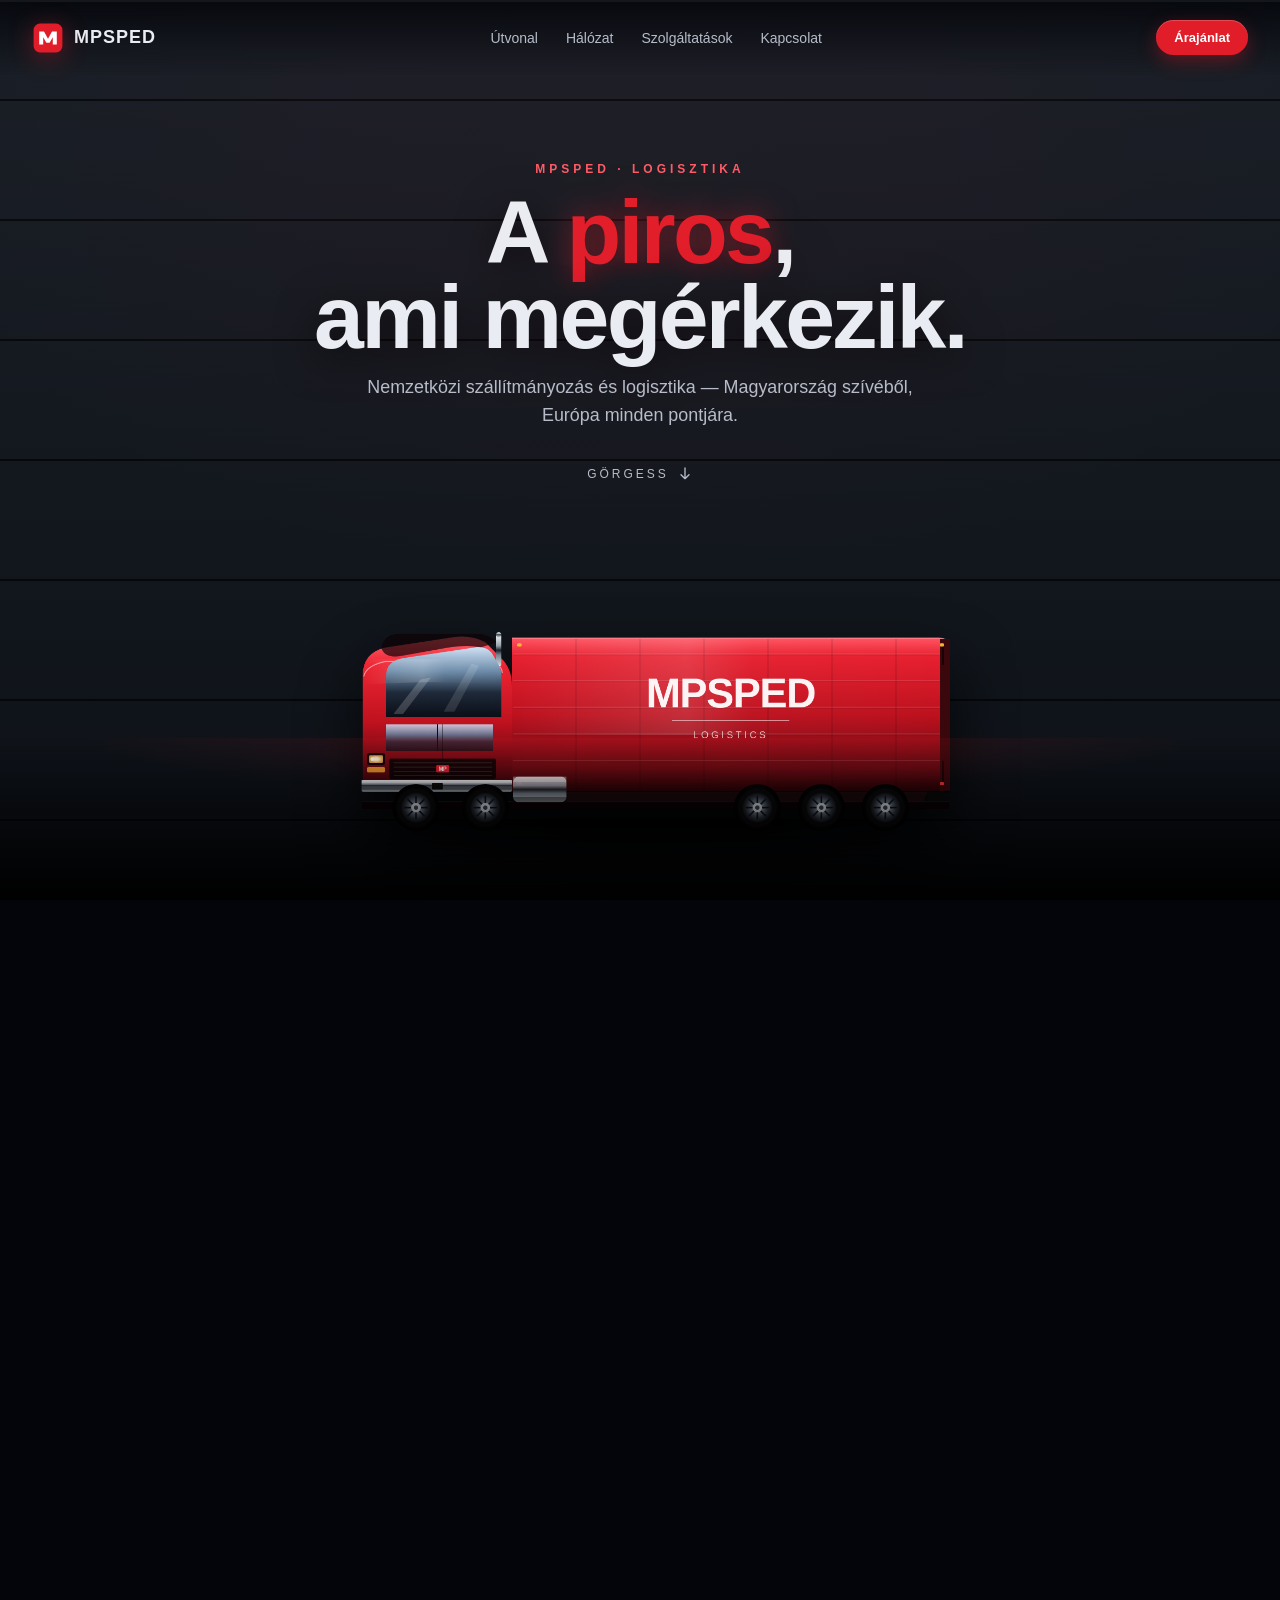
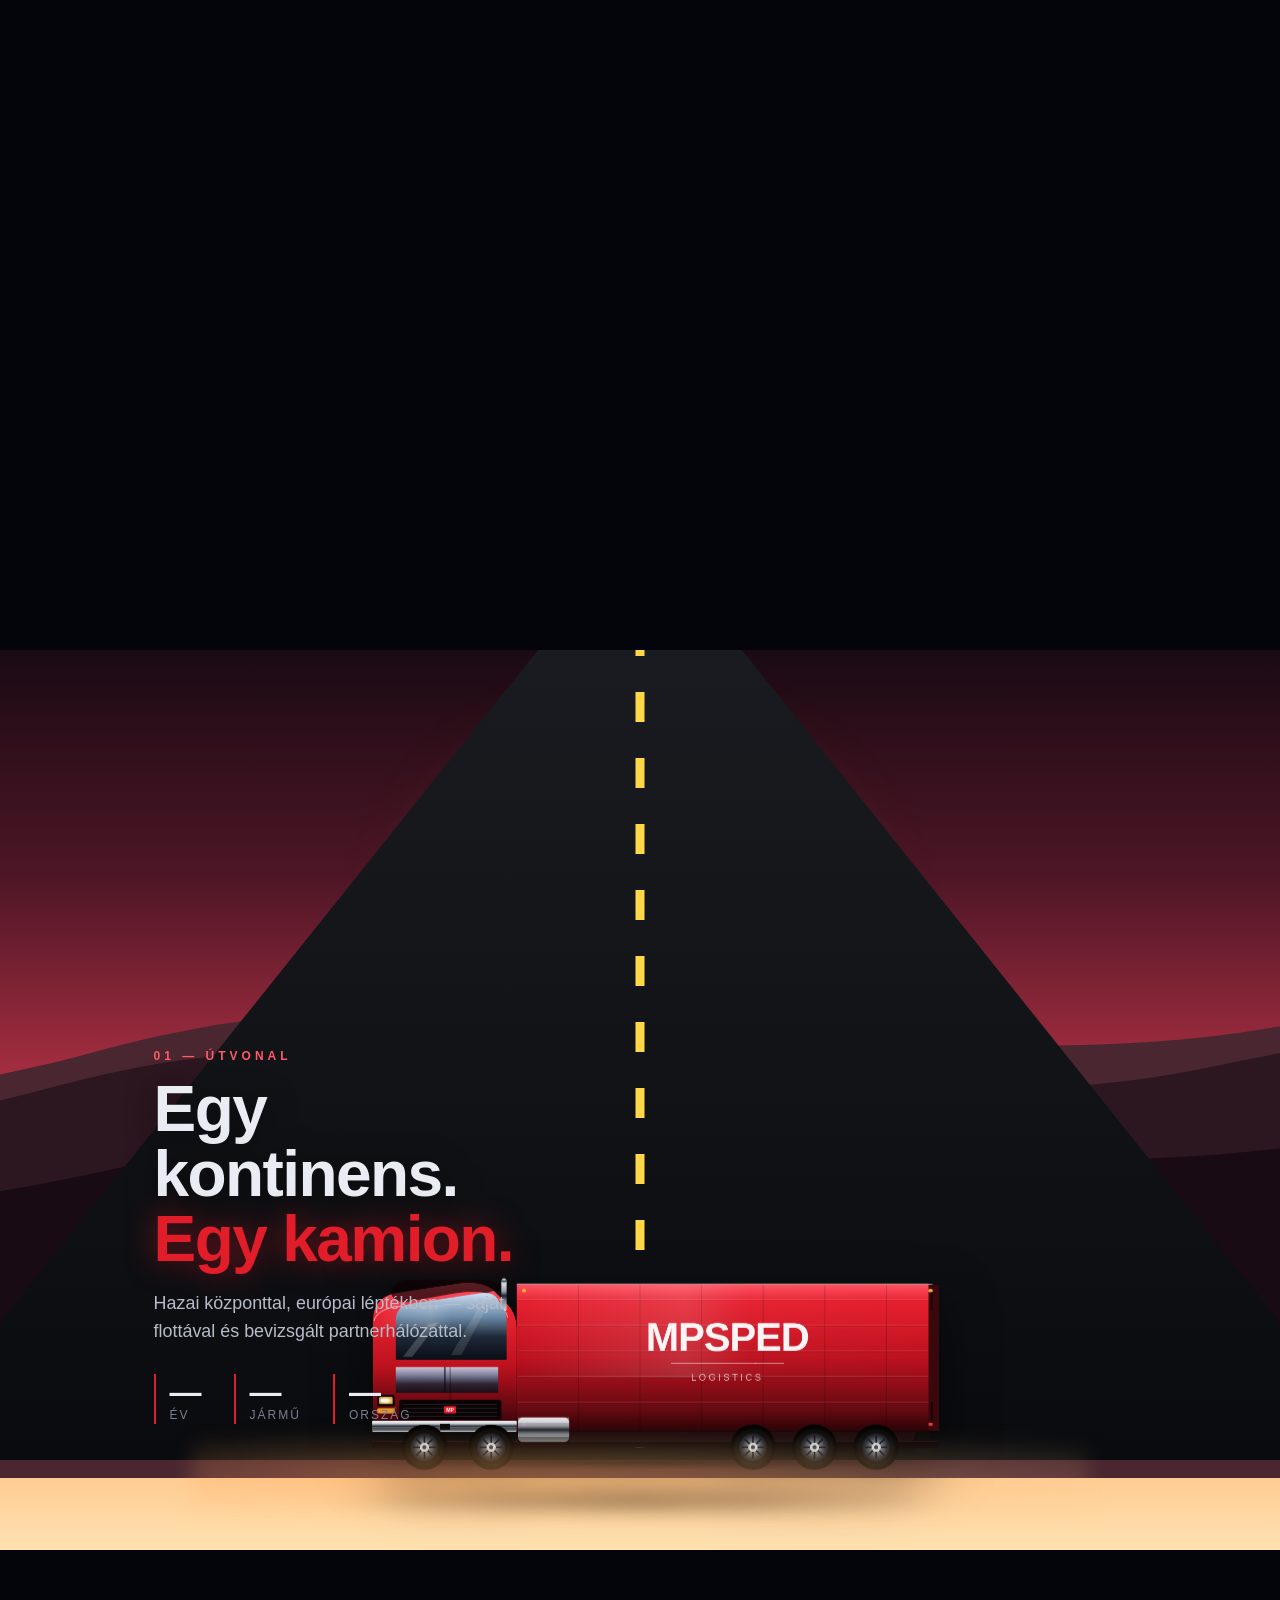
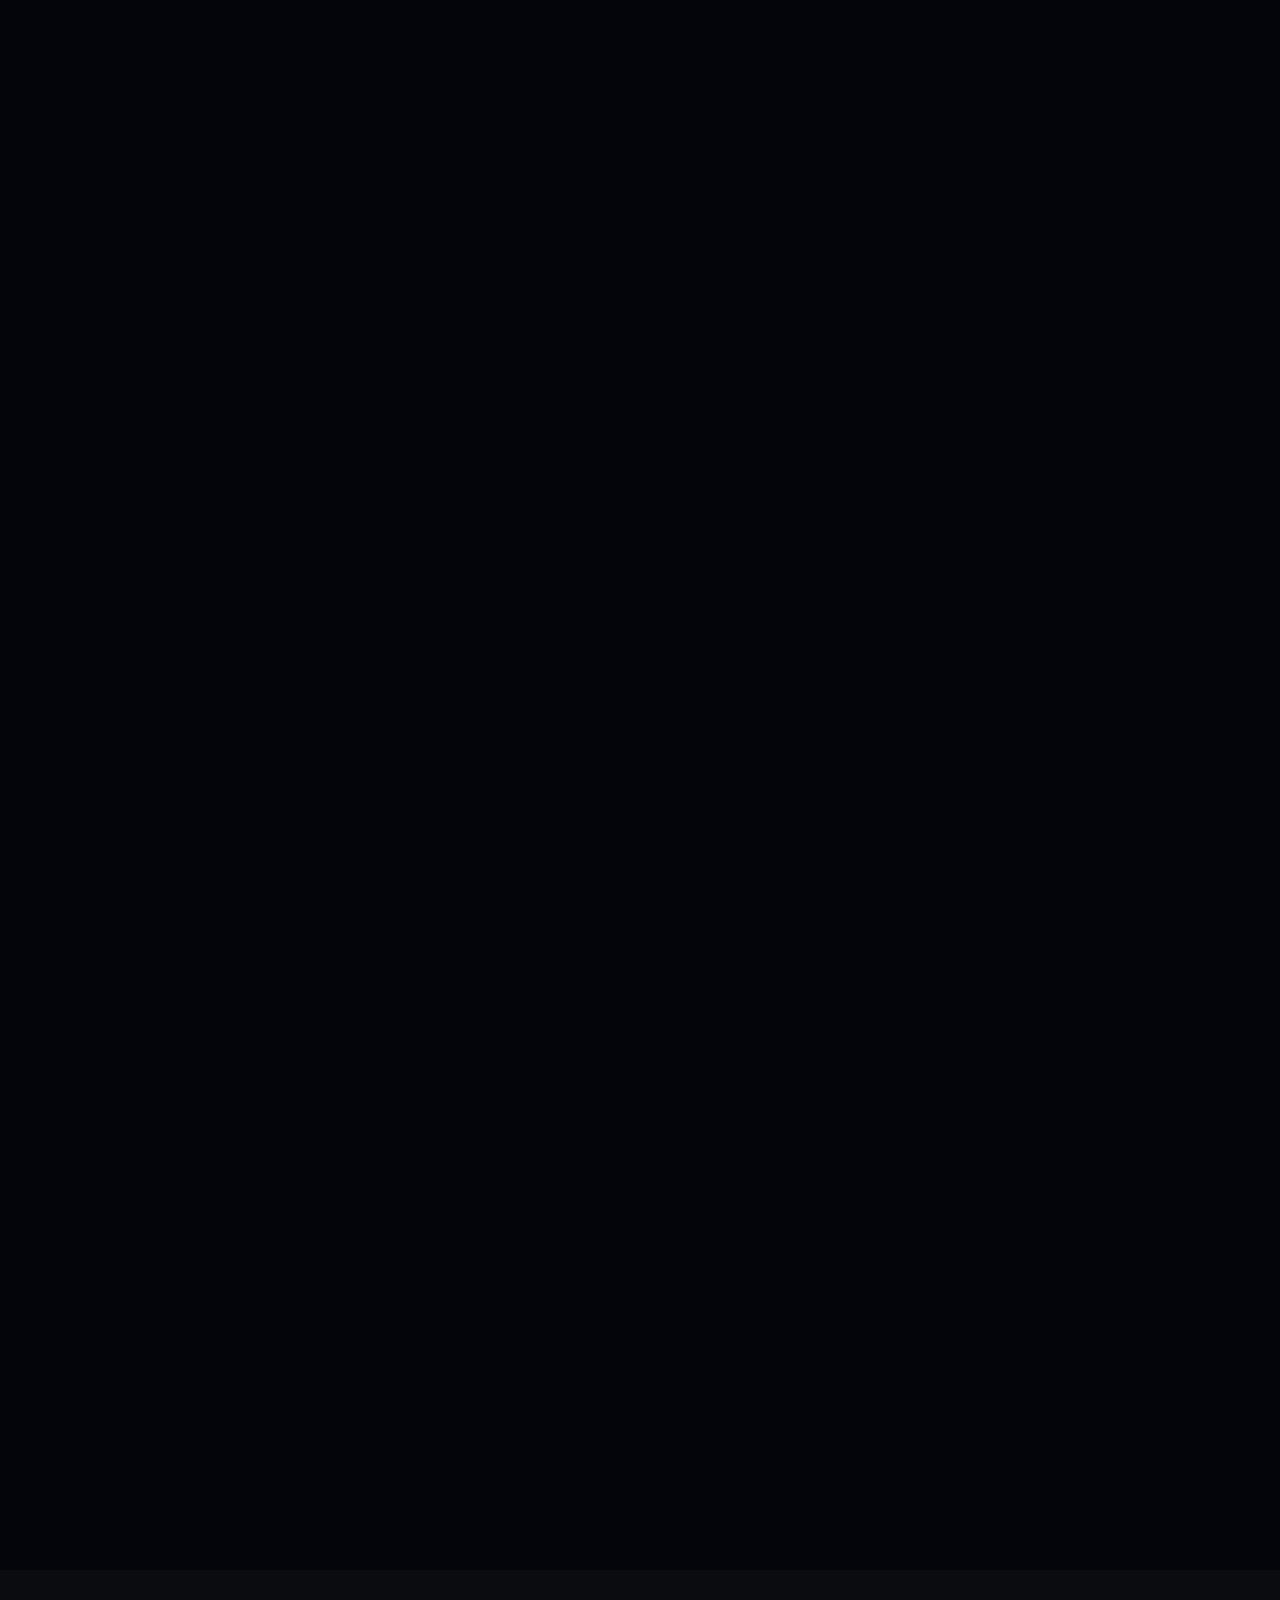
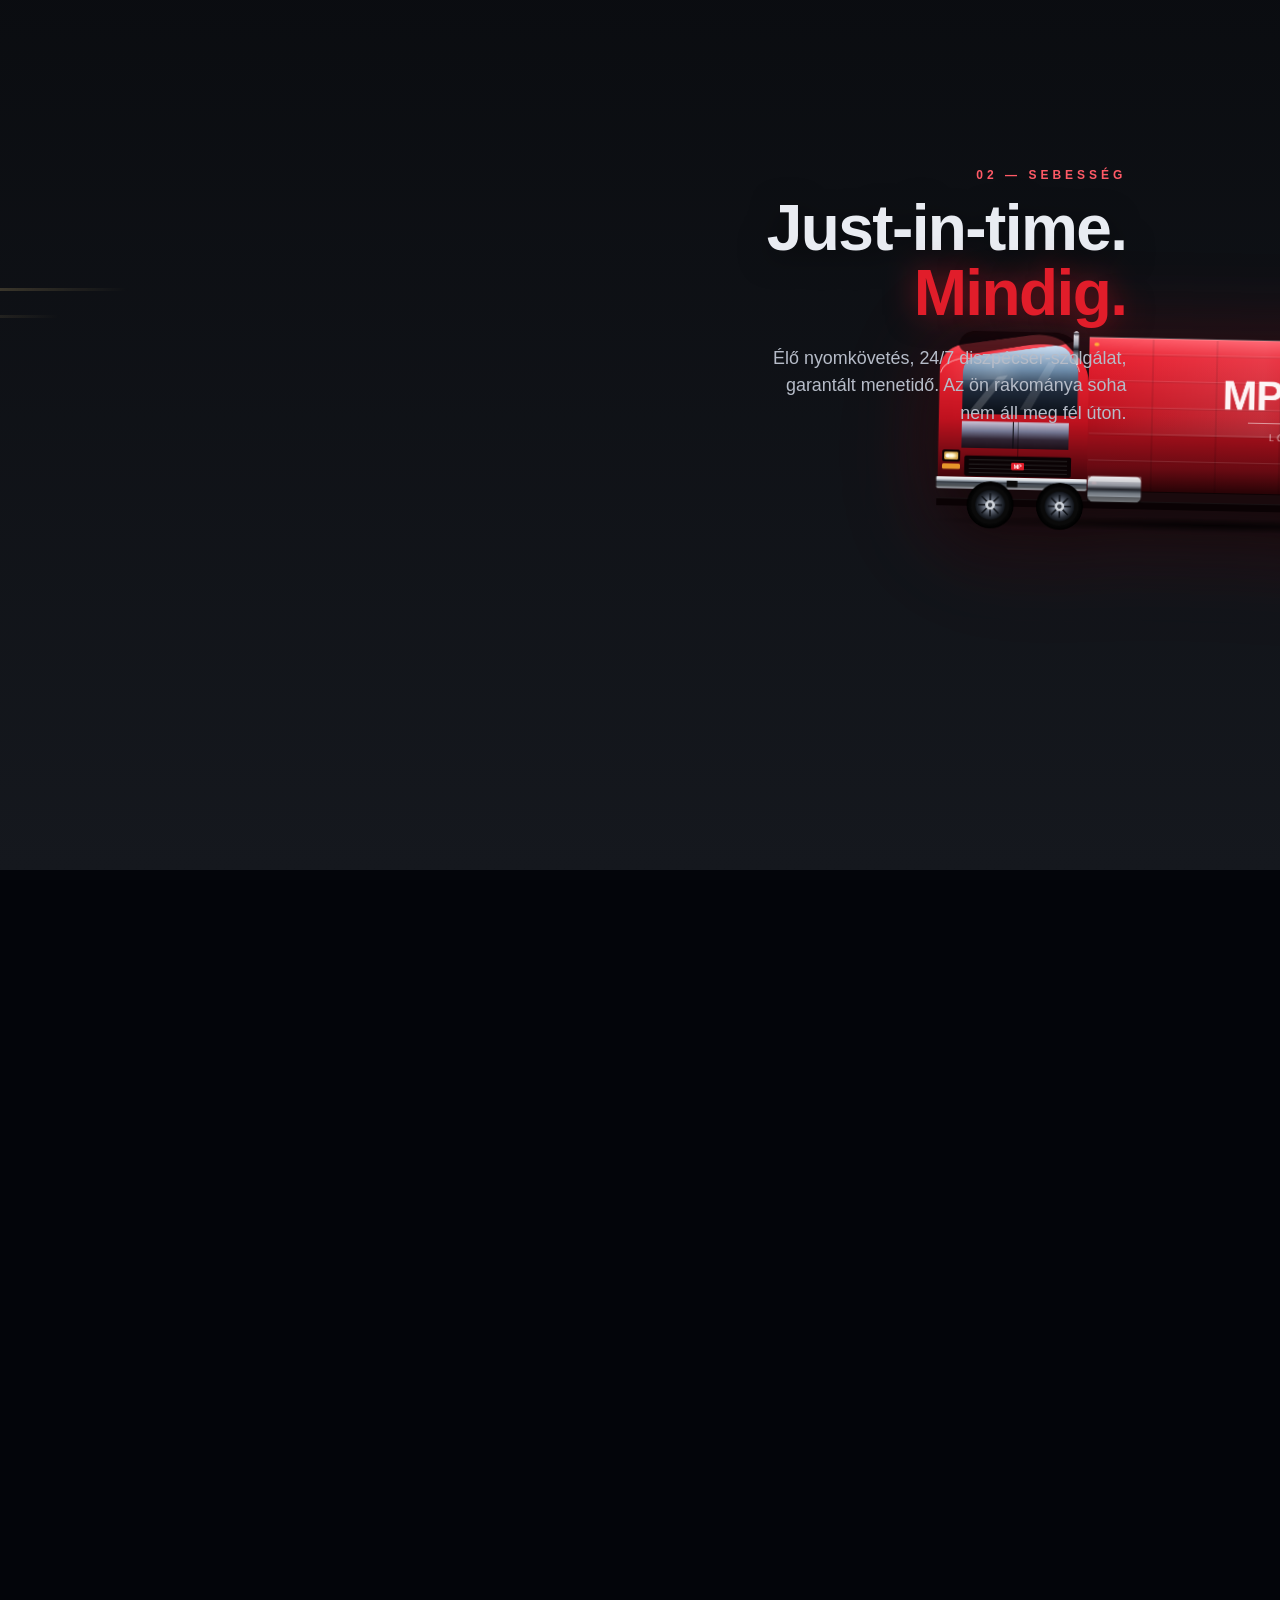
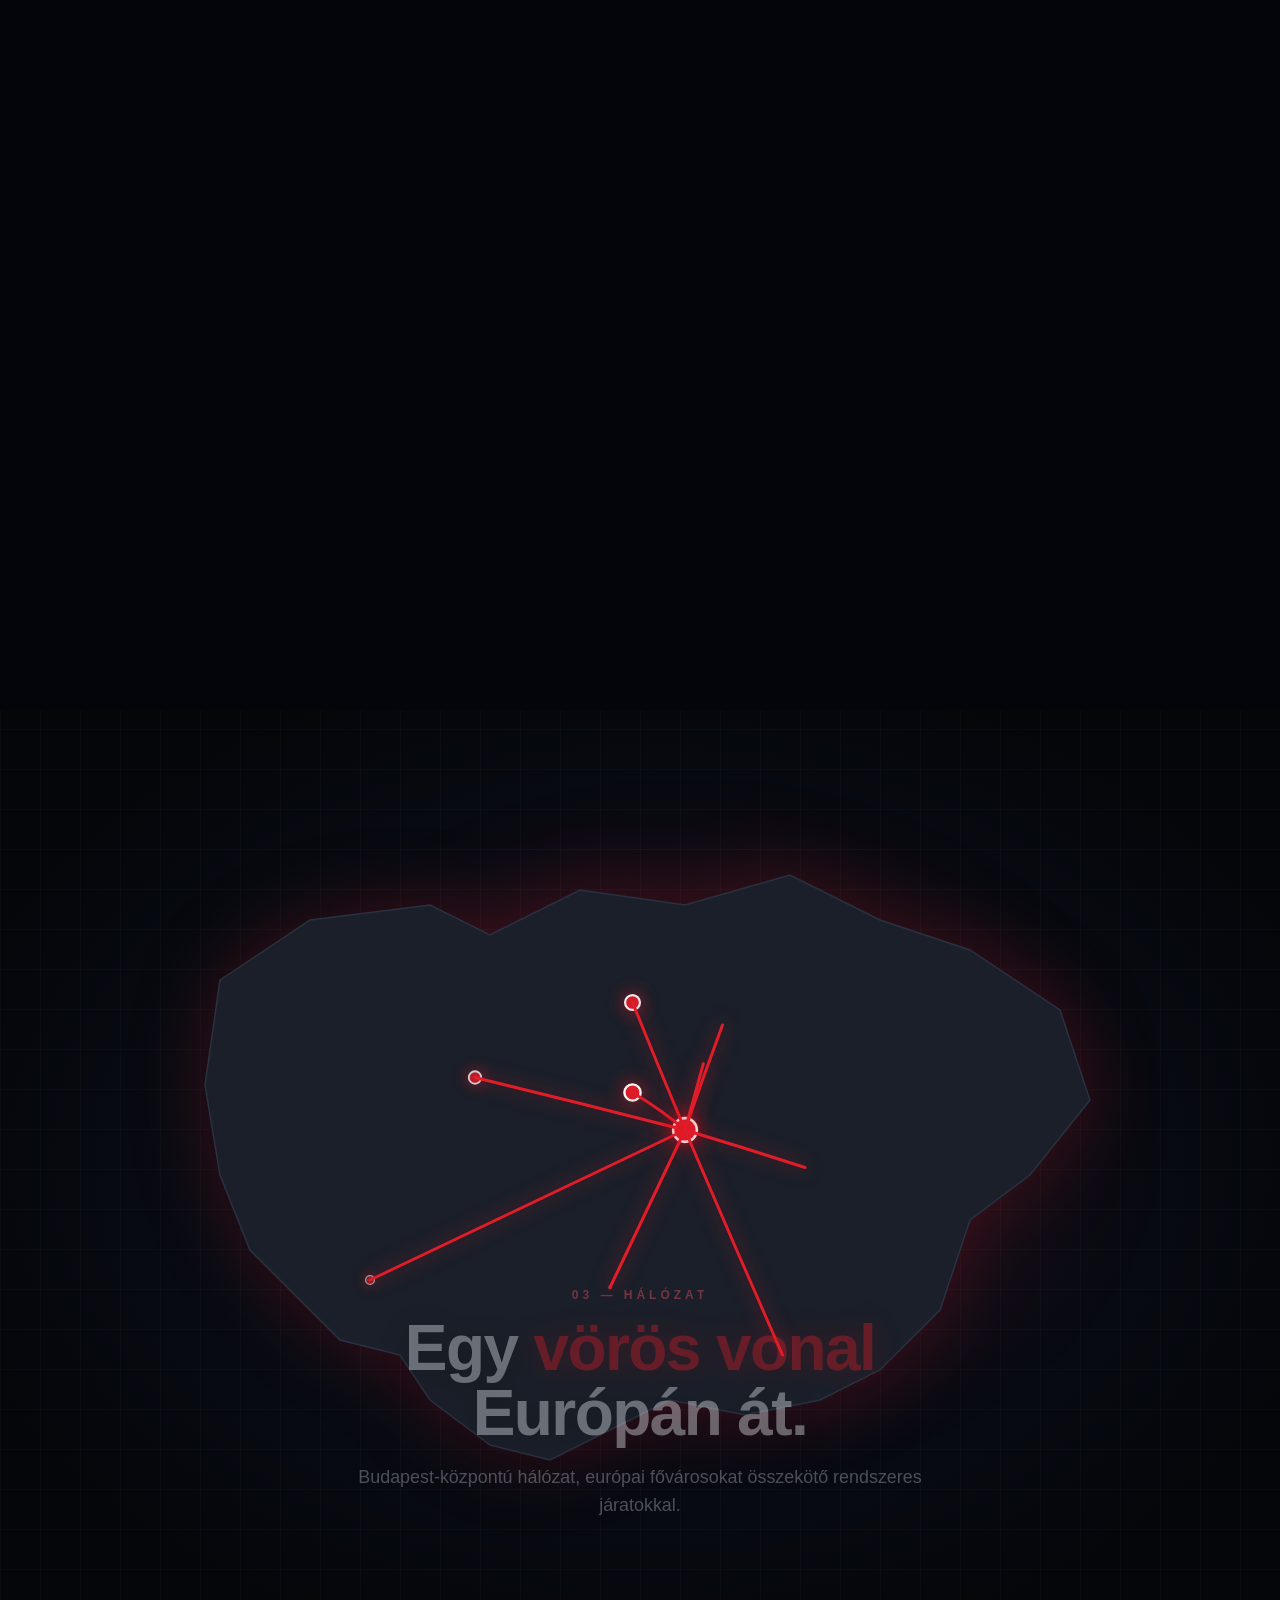
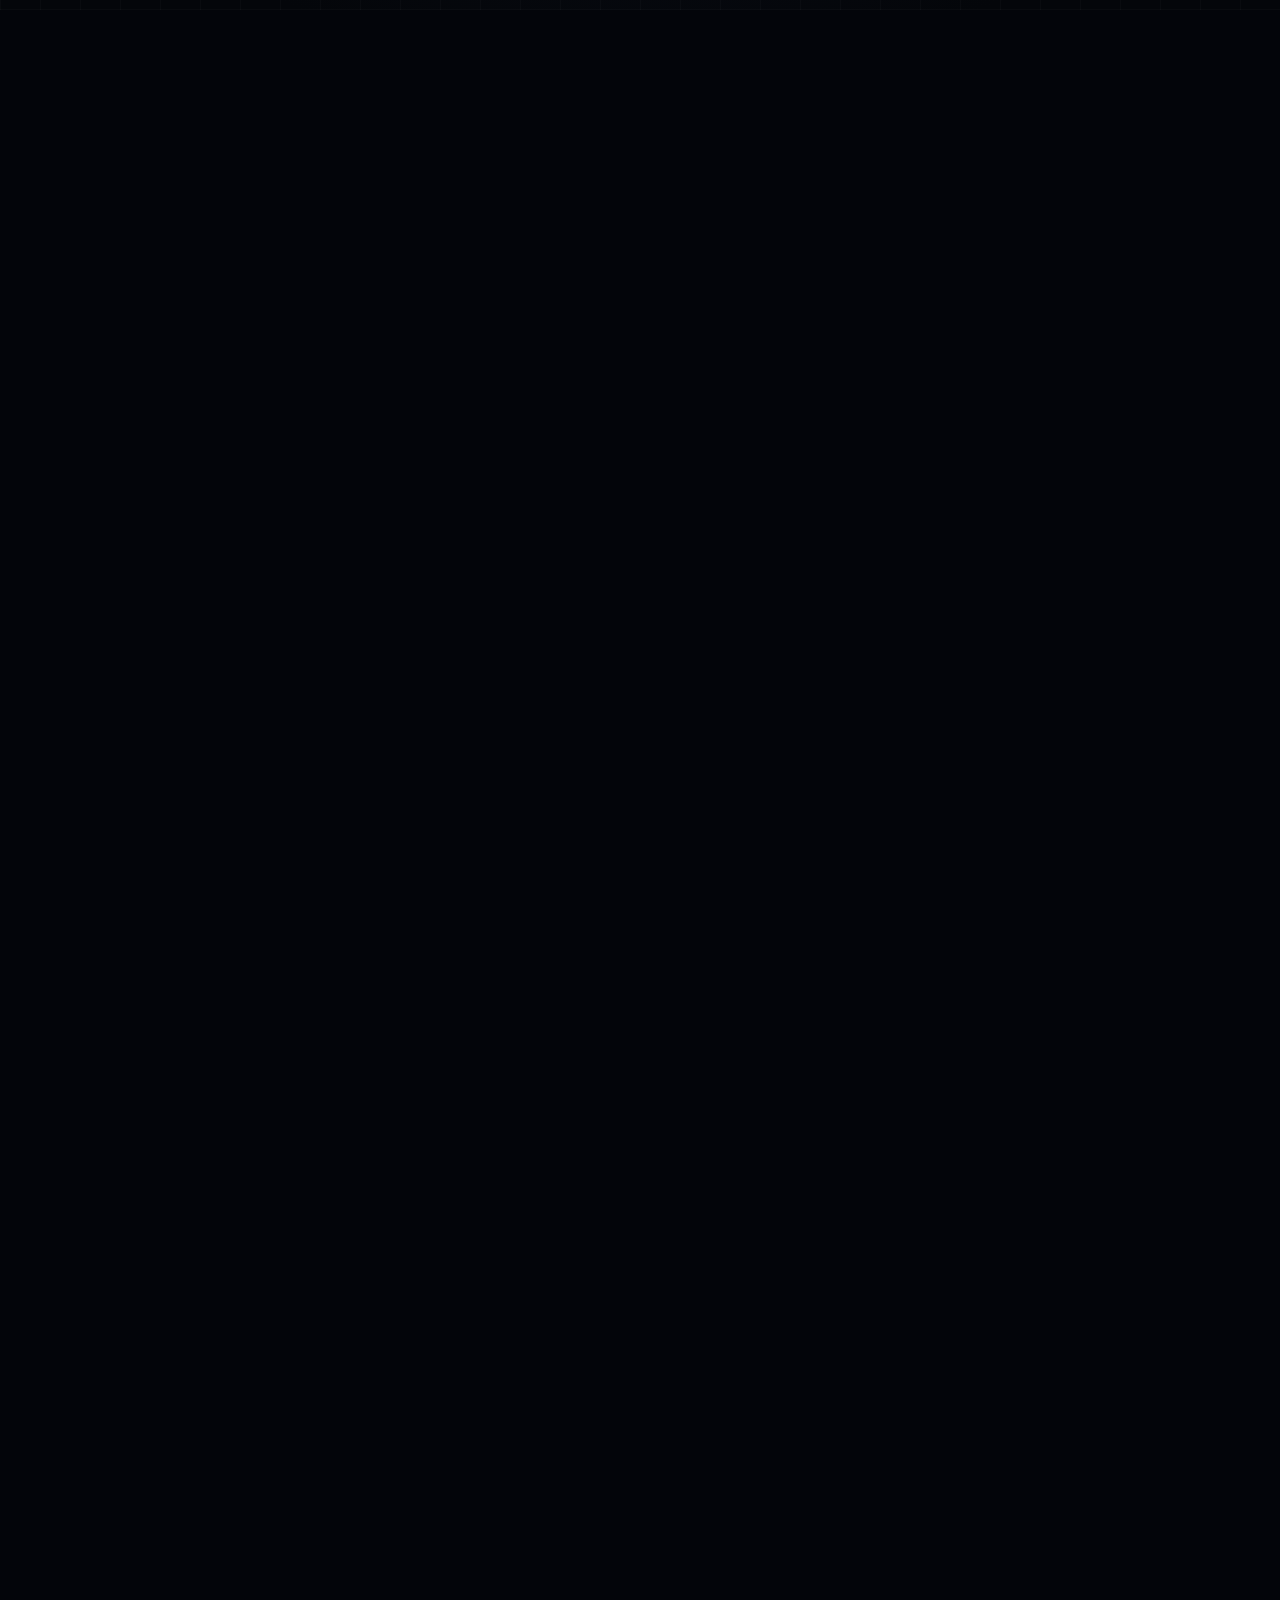
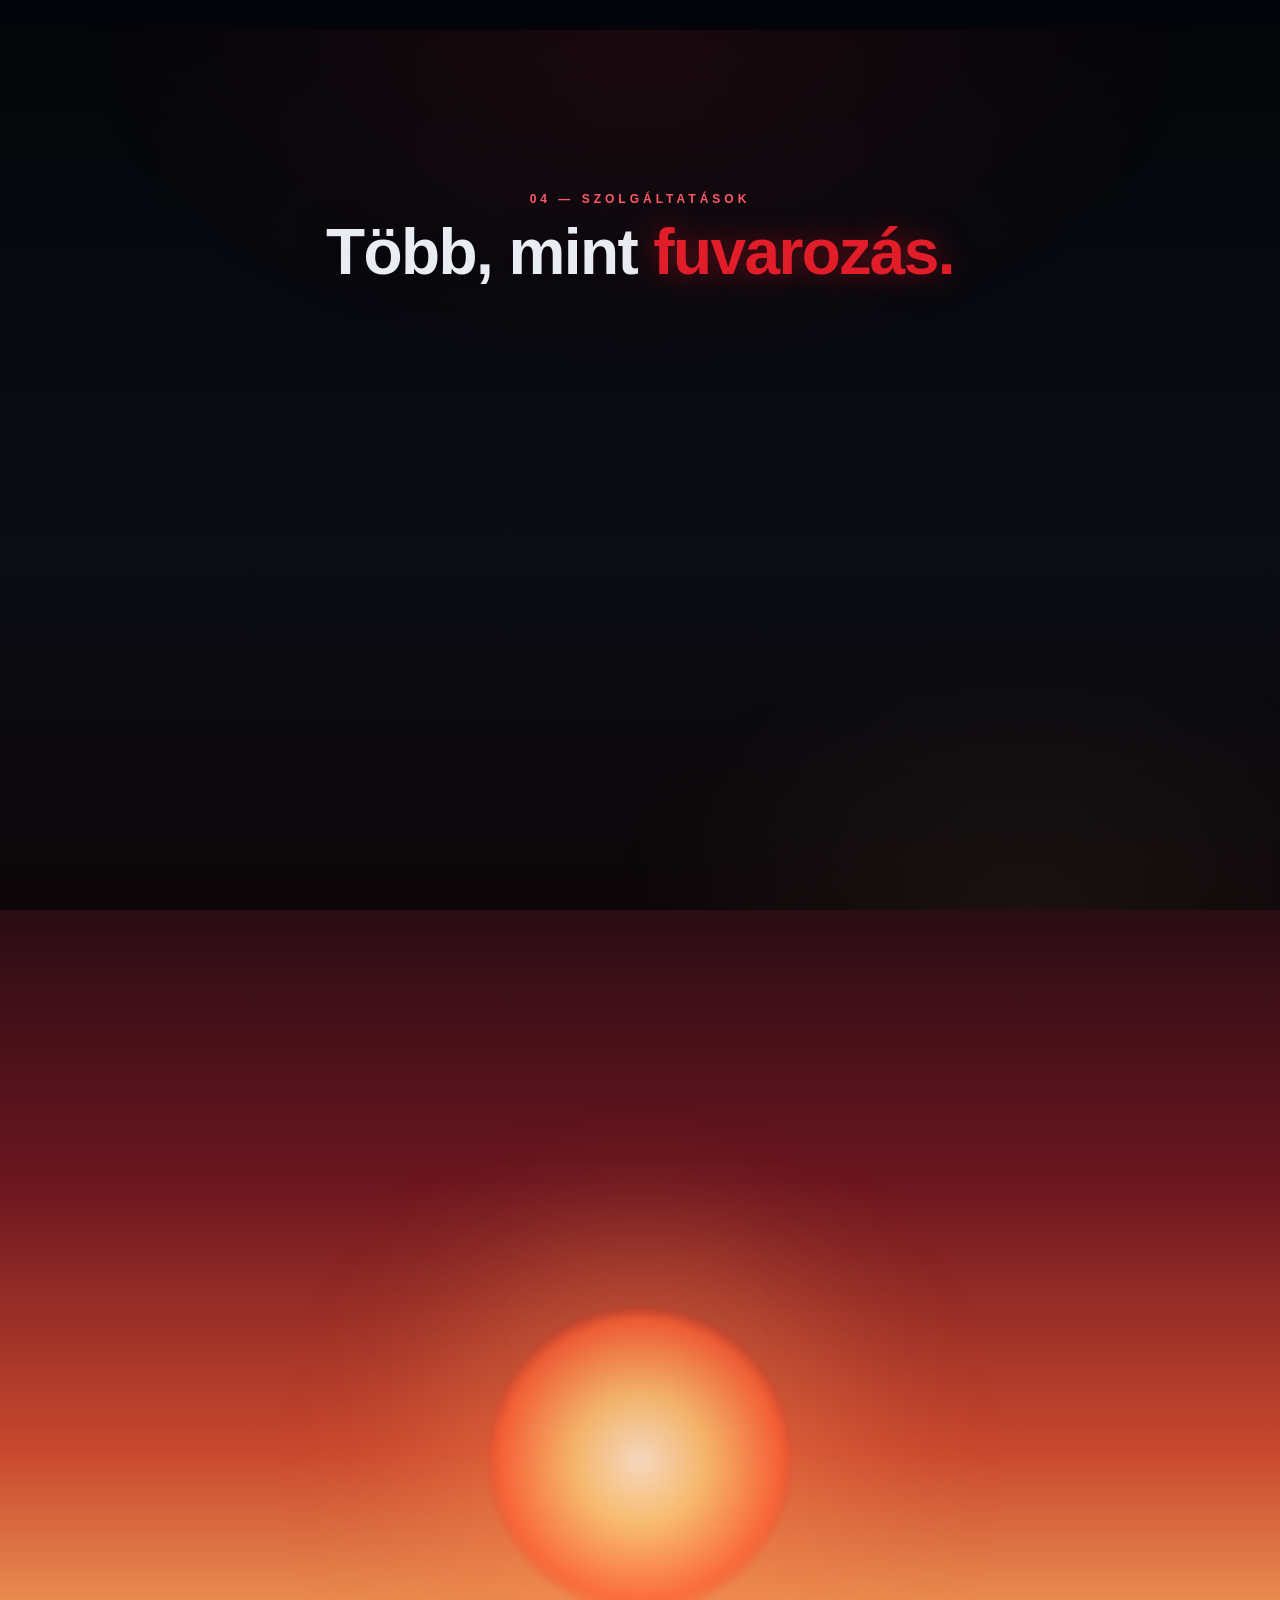
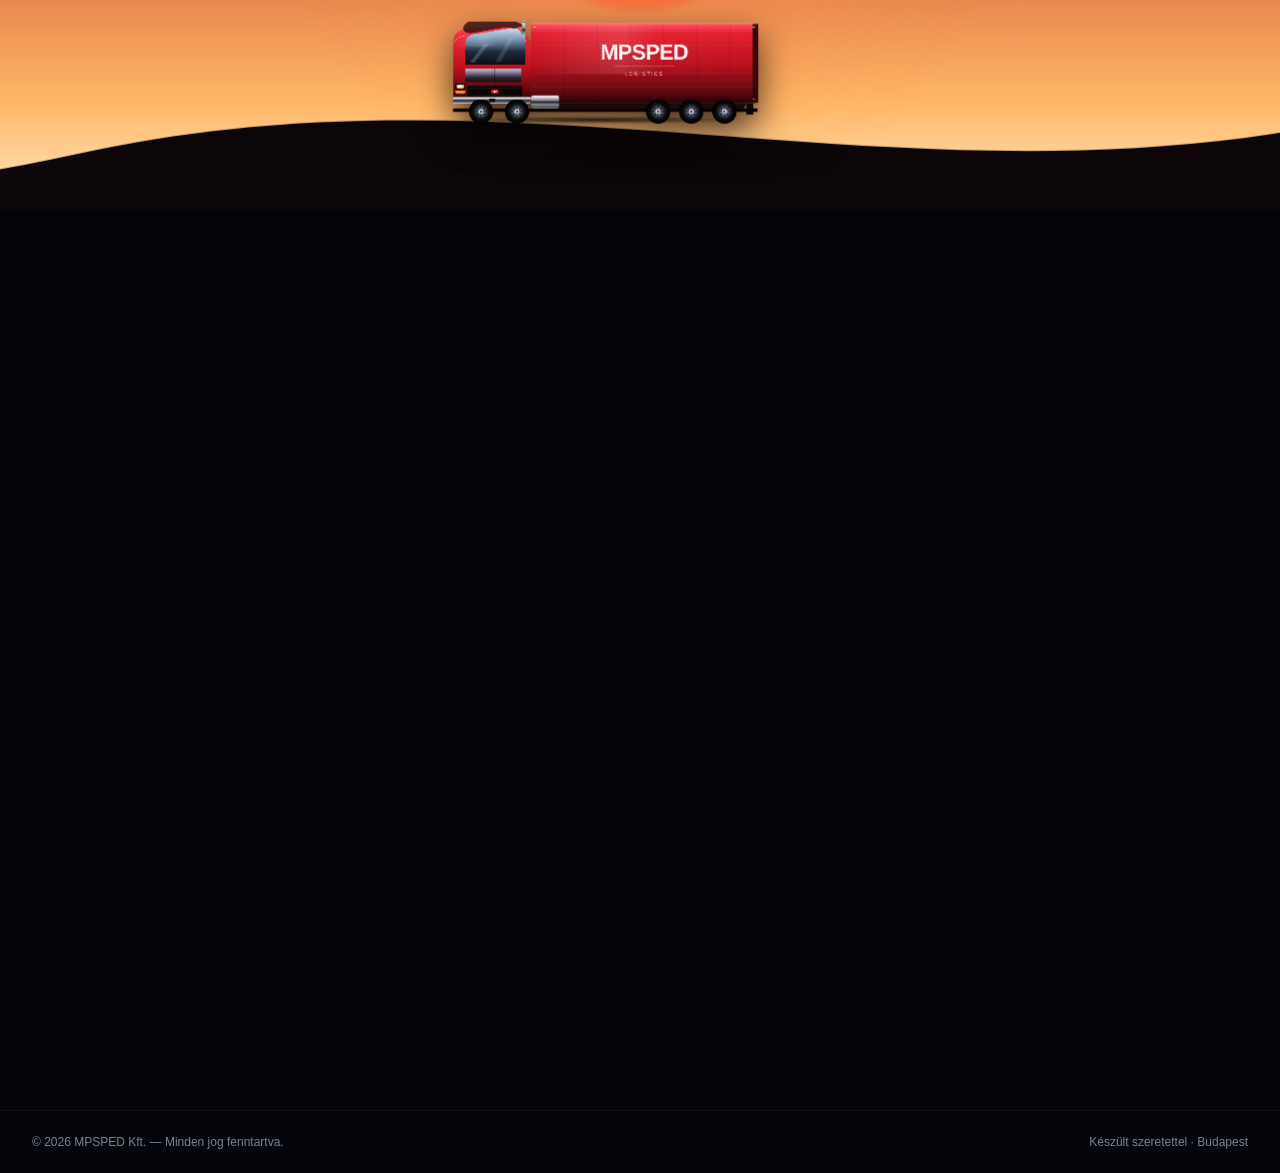
==== commit 4a13ab6b: "Detailed truck SVG; remove fabricated stats/contact - Replace cartoon truck with detailed photoreal-" ====
--- a/index.html
+++ b/index.html
@@ -93,7 +93,7 @@
         <div class="truck-wrap">
           <div class="headlight headlight--l" data-anim="headlight"></div>
           <div class="headlight headlight--r" data-anim="headlight"></div>
-          <svg class="truck" viewBox="0 0 800 360" aria-label="MPSPED kamion">
+          <svg class="truck" viewBox="0 0 1200 480" aria-label="MPSPED kamion">
             <use href="#truck-red"/>
           </svg>
           <div class="truck-shadow"></div>
@@ -103,12 +103,12 @@
       <div class="layer layer--floor" data-anim="floor"></div>
 
       <div class="copy copy--center copy--depot" data-anim="depot-copy">
-        <p class="eyebrow">MPSPED · est. 1993</p>
+        <p class="eyebrow">MPSPED · Logisztika</p>
         <h1 class="display">
           A <span class="accent">piros</span>,<br/>
           ami megérkezik.
         </h1>
-        <p class="lede">Nemzetközi szállítmányozás Európa szívéből — Budapesttől Lisszabonig, Helsinkitől Athénig.</p>
+        <p class="lede">Nemzetközi szállítmányozás és logisztika — Magyarország szívéből, Európa minden pontjára.</p>
         <a class="scroll-hint" href="#road">
           <span>Görgess</span>
           <svg viewBox="0 0 24 24" width="16" height="16" aria-hidden="true"><path d="M12 3v16m0 0l-6-6m6 6l6-6" stroke="currentColor" stroke-width="2" fill="none" stroke-linecap="round"/></svg>
@@ -159,7 +159,7 @@
       </div>
 
       <div class="layer layer--truck-road" data-anim="truck-road">
-        <svg class="truck truck--road" viewBox="0 0 800 360" aria-hidden="true"><use href="#truck-red"/></svg>
+        <svg class="truck truck--road" viewBox="0 0 1200 480" aria-hidden="true"><use href="#truck-red"/></svg>
         <div class="truck-shadow truck-shadow--road"></div>
         <div class="dust" data-anim="dust"></div>
       </div>
@@ -167,11 +167,12 @@
       <div class="copy copy--left" data-anim="road-copy">
         <p class="eyebrow">01 — Útvonal</p>
         <h2 class="h2">Egy kontinens. <span class="accent">Egy kamion.</span></h2>
-        <p class="lede">30+ év tapasztalat, 200+ saját jármű, napi szintű indulások Európa minden főbb csomópontja felé.</p>
+        <p class="lede">Hazai központtal, európai léptékben — saját flottával és bevizsgált partnerhálózattal.</p>
+        <!-- TODO: a tényleges statisztikákat töltsd ki -->
         <ul class="stat-row">
-          <li><strong>30+</strong><span>év</span></li>
-          <li><strong>200+</strong><span>jármű</span></li>
-          <li><strong>40</strong><span>ország</span></li>
+          <li><strong>—</strong><span>év</span></li>
+          <li><strong>—</strong><span>jármű</span></li>
+          <li><strong>—</strong><span>ország</span></li>
         </ul>
       </div>
 
@@ -203,7 +204,7 @@
       </div>
 
       <div class="layer layer--truck-hwy" data-anim="truck-hwy">
-        <svg class="truck truck--hwy" viewBox="0 0 800 360" aria-hidden="true"><use href="#truck-red"/></svg>
+        <svg class="truck truck--hwy" viewBox="0 0 1200 480" aria-hidden="true"><use href="#truck-red"/></svg>
         <div class="motion-blur" data-anim="blur"></div>
       </div>
 
@@ -258,7 +259,7 @@
       <div class="copy copy--center" data-anim="map-copy">
         <p class="eyebrow">03 — Hálózat</p>
         <h2 class="h2">Egy <span class="accent">vörös vonal</span><br/>Európán át.</h2>
-        <p class="lede">Budapest-központú hub-and-spoke hálózat 12 fő európai csomóponttal és napi indulásokkal.</p>
+        <p class="lede">Budapest-központú hálózat, európai fővárosokat összekötő rendszeres járatokkal.</p>
       </div>
     </div>
   </section>
@@ -276,35 +277,42 @@
     </div>
 
     <div class="services-grid">
+      <!--
+        TODO: Cseréld le a hat kártyát a mpsped.hu szerinti tényleges
+        szolgáltatás-portfólióra (cím + 1–2 mondat leírás).
+        Az alábbi kártyák szándékosan általánosak — bármely
+        nemzetközi fuvarozó kínálatára igazak —, hogy ne legyen
+        bennük kitalált tény (m², ország-szám, stb.).
+      -->
       <article class="svc">
         <div class="svc-ico"><svg viewBox="0 0 48 48"><path d="M6 32V14h22l8 8v10M6 32h36M10 38a4 4 0 100-8 4 4 0 000 8zm26 0a4 4 0 100-8 4 4 0 000 8z" fill="none" stroke="currentColor" stroke-width="2.5" stroke-linecap="round" stroke-linejoin="round"/></svg></div>
         <h3>Nemzetközi fuvarozás</h3>
-        <p>FTL & LTL Európa-szerte, saját flottával és ellenőrzött partnerekkel.</p>
+        <p>Közúti áruszállítás Európa-szerte — saját flottával és bevizsgált partnerhálózattal.</p>
       </article>
       <article class="svc">
         <div class="svc-ico"><svg viewBox="0 0 48 48"><path d="M8 40V18l16-10 16 10v22M8 40h32M18 40V26h12v14" fill="none" stroke="currentColor" stroke-width="2.5" stroke-linejoin="round"/></svg></div>
-        <h3>Raktározás</h3>
-        <p>15 000 m² fedett és vámszabad raktárterület Budapest peremén.</p>
+        <h3>Belföldi fuvarozás</h3>
+        <p>Magyarországi gyűjtő- és komplett szállítások, gyors menetidővel.</p>
       </article>
       <article class="svc">
         <div class="svc-ico"><svg viewBox="0 0 48 48"><circle cx="24" cy="24" r="16" fill="none" stroke="currentColor" stroke-width="2.5"/><path d="M24 12v12l8 4" fill="none" stroke="currentColor" stroke-width="2.5" stroke-linecap="round"/></svg></div>
-        <h3>Express megoldások</h3>
-        <p>Sürgős, időkritikus küldemények dedikált járművel, 2 fős sofőrökkel.</p>
+        <h3>Szállítmányozás</h3>
+        <p>Teljes körű logisztikai szervezés — útvonaltervezés, dokumentáció, koordináció.</p>
       </article>
       <article class="svc">
         <div class="svc-ico"><svg viewBox="0 0 48 48"><path d="M10 14h28v24H10z M16 14V8h16v6 M4 24h40" fill="none" stroke="currentColor" stroke-width="2.5" stroke-linejoin="round"/></svg></div>
-        <h3>Vámügyintézés</h3>
-        <p>Teljes körű vám- és okmányolási szolgáltatás, EU-n belül és kívül.</p>
+        <h3>Speciális rakomány</h3>
+        <p>Veszélyes anyagok (ADR), túlméretes és időkritikus szállítmányok kezelése.</p>
       </article>
       <article class="svc">
         <div class="svc-ico"><svg viewBox="0 0 48 48"><path d="M24 6l16 8v12c0 10-7 18-16 22-9-4-16-12-16-22V14z" fill="none" stroke="currentColor" stroke-width="2.5" stroke-linejoin="round"/><path d="M18 24l5 5 9-10" fill="none" stroke="currentColor" stroke-width="2.5" stroke-linecap="round" stroke-linejoin="round"/></svg></div>
         <h3>Biztosítás</h3>
-        <p>CMR biztosítás minden szállítmányra, kiterjesztett kárfedezeti opciókkal.</p>
+        <p>CMR biztosítás minden szállítmányra; igény esetén kiterjesztett kárfedezet.</p>
       </article>
       <article class="svc">
         <div class="svc-ico"><svg viewBox="0 0 48 48"><rect x="6" y="10" width="36" height="28" rx="2" fill="none" stroke="currentColor" stroke-width="2.5"/><path d="M6 18h36 M14 26h8 M14 32h14" stroke="currentColor" stroke-width="2.5" stroke-linecap="round"/></svg></div>
         <h3>Élő nyomkövetés</h3>
-        <p>Valós idejű GPS, hőmérséklet és ETA — bármikor, bármilyen eszközről.</p>
+        <p>Folyamatos egyeztetés és státuszinformáció — telefonon, e-mailben.</p>
       </article>
     </div>
   </section>
@@ -323,28 +331,29 @@
         </svg>
       </div>
       <div class="layer layer--truck-arrival" data-anim="truck-arrival">
-        <svg class="truck truck--arrival" viewBox="0 0 800 360" aria-hidden="true"><use href="#truck-red"/></svg>
+        <svg class="truck truck--arrival" viewBox="0 0 1200 480" aria-hidden="true"><use href="#truck-red"/></svg>
         <div class="truck-shadow truck-shadow--arrival"></div>
       </div>
 
       <div class="copy copy--center contact-copy" data-anim="contact-copy">
         <p class="eyebrow">05 — Megérkezés</p>
         <h2 class="h2"><span class="accent">Mozdítsuk</span><br/>a rakományát.</h2>
+        <!-- TODO: cseréld le a placeholder elérhetőségeket a tényleges adatokra -->
         <div class="contact-grid">
-          <a class="contact-item" href="tel:+3614000000">
+          <div class="contact-item">
             <span class="ci-label">Telefon</span>
-            <span class="ci-value">+36 1 400 0000</span>
-          </a>
-          <a class="contact-item" href="mailto:info@mpsped.hu">
+            <span class="ci-value">[telefonszám]</span>
+          </div>
+          <div class="contact-item">
             <span class="ci-label">Email</span>
-            <span class="ci-value">info@mpsped.hu</span>
-          </a>
+            <span class="ci-value">[email cím]</span>
+          </div>
           <div class="contact-item">
             <span class="ci-label">Cím</span>
-            <span class="ci-value">1239 Budapest,<br/>Haraszti út 44.</span>
+            <span class="ci-value">[postai cím]</span>
           </div>
         </div>
-        <a class="btn btn--primary" href="mailto:info@mpsped.hu?subject=Árajánlat%20kérés">Árajánlatot kérek</a>
+        <a class="btn btn--primary" href="#">Árajánlatot kérek</a>
       </div>
     </div>
   </section>
@@ -359,59 +368,299 @@
 <!-- ════════════ SVG SYMBOLS ════════════ -->
 <svg width="0" height="0" style="position:absolute" aria-hidden="true">
   <defs>
-    <symbol id="truck-red" viewBox="0 0 800 360">
+    <!-- ───────── Photorealistic-ish red European semi truck ─────────
+         Side view, multi-stop gradients for body curvature,
+         chrome bumper / exhaust stacks, real alloy wheels.
+         Designed at viewBox 1200×480 for plenty of detail. -->
+    <symbol id="truck-red" viewBox="0 0 1200 480">
       <defs>
-        <linearGradient id="bodyRed" x1="0" x2="0" y1="0" y2="1">
-          <stop offset="0" stop-color="#ff2a3a"/>
-          <stop offset=".55" stop-color="#d31624"/>
-          <stop offset="1" stop-color="#7a0b13"/>
+        <!-- Cab body: top highlight → main red → underbelly shadow -->
+        <linearGradient id="cabBody" x1="0" x2="0" y1="0" y2="1">
+          <stop offset="0"    stop-color="#ff6470"/>
+          <stop offset=".18"  stop-color="#ee2533"/>
+          <stop offset=".55"  stop-color="#c0121f"/>
+          <stop offset=".85"  stop-color="#5e0810"/>
+          <stop offset="1"    stop-color="#2a0306"/>
         </linearGradient>
-        <linearGradient id="trailerRed" x1="0" x2="0" y1="0" y2="1">
-          <stop offset="0" stop-color="#e6212f"/>
-          <stop offset="1" stop-color="#8a0c15"/>
+        <!-- Trailer body: subtle horizontal banding for ribbed panels -->
+        <linearGradient id="trailerBody" x1="0" x2="0" y1="0" y2="1">
+          <stop offset="0"    stop-color="#ff5462"/>
+          <stop offset=".12"  stop-color="#e72030"/>
+          <stop offset=".5"   stop-color="#bd111e"/>
+          <stop offset=".85"  stop-color="#660a12"/>
+          <stop offset="1"    stop-color="#260306"/>
         </linearGradient>
-        <linearGradient id="glass" x1="0" x2="0" y1="0" y2="1">
-          <stop offset="0" stop-color="#9ec7ff"/>
-          <stop offset="1" stop-color="#243549"/>
+        <!-- Specular sweep that suggests curved metal -->
+        <linearGradient id="cabSpec" x1="0" x2="1" y1="0" y2="0">
+          <stop offset="0"   stop-color="rgba(255,255,255,0)"/>
+          <stop offset=".4"  stop-color="rgba(255,255,255,.35)"/>
+          <stop offset=".55" stop-color="rgba(255,255,255,.05)"/>
+          <stop offset="1"   stop-color="rgba(255,255,255,0)"/>
         </linearGradient>
+        <!-- Glass with sky reflection -->
+        <linearGradient id="glassRefl" x1="0" x2="0" y1="0" y2="1">
+          <stop offset="0"    stop-color="#cfe1f5"/>
+          <stop offset=".35"  stop-color="#6b8aa8"/>
+          <stop offset=".65"  stop-color="#1f2a3a"/>
+          <stop offset="1"    stop-color="#0a0f17"/>
+        </linearGradient>
+        <!-- Tire rubber -->
+        <radialGradient id="tire" cx=".5" cy=".5" r=".5">
+          <stop offset="0"   stop-color="#1c1c1c"/>
+          <stop offset=".7"  stop-color="#0a0a0a"/>
+          <stop offset="1"   stop-color="#000"/>
+        </radialGradient>
+        <!-- Alloy wheel hub -->
+        <radialGradient id="hub" cx=".5" cy=".5" r=".5">
+          <stop offset="0"   stop-color="#cfd4db"/>
+          <stop offset=".4"  stop-color="#6a7280"/>
+          <stop offset=".75" stop-color="#2a2f38"/>
+          <stop offset="1"   stop-color="#0e1116"/>
+        </radialGradient>
+        <!-- Chrome -->
+        <linearGradient id="chrome" x1="0" x2="0" y1="0" y2="1">
+          <stop offset="0"   stop-color="#f0f4f8"/>
+          <stop offset=".35" stop-color="#9aa3ad"/>
+          <stop offset=".5"  stop-color="#1e242c"/>
+          <stop offset=".65" stop-color="#7a838d"/>
+          <stop offset="1"   stop-color="#cfd5dc"/>
+        </linearGradient>
+        <!-- Headlight bulb -->
+        <radialGradient id="bulb" cx=".5" cy=".5" r=".5">
+          <stop offset="0"   stop-color="#ffffff"/>
+          <stop offset=".4"  stop-color="#fff4c8"/>
+          <stop offset="1"   stop-color="#d3a64a"/>
+        </radialGradient>
+        <!-- Ground contact ellipse -->
+        <radialGradient id="ground" cx=".5" cy=".5" r=".5">
+          <stop offset="0"   stop-color="rgba(0,0,0,.75)"/>
+          <stop offset="1"   stop-color="rgba(0,0,0,0)"/>
+        </radialGradient>
       </defs>
-      <rect x="250" y="60" width="490" height="200" rx="6" fill="url(#trailerRed)" stroke="#3a070c" stroke-width="2"/>
-      <g stroke="#3a070c" stroke-width="1.5" opacity=".55">
-        <line x1="320" y1="60" x2="320" y2="260"/>
-        <line x1="400" y1="60" x2="400" y2="260"/>
-        <line x1="480" y1="60" x2="480" y2="260"/>
-        <line x1="560" y1="60" x2="560" y2="260"/>
-        <line x1="640" y1="60" x2="640" y2="260"/>
-        <line x1="720" y1="60" x2="720" y2="260"/>
+
+      <!-- ground shadow -->
+      <ellipse cx="600" cy="438" rx="540" ry="14" fill="url(#ground)"/>
+
+      <!-- ═══════ TRAILER ═══════ -->
+      <!-- main box -->
+      <path d="M360,90 L1160,90 Q1180,90 1180,108 L1180,360 Q1180,378 1160,378 L360,378 Z"
+            fill="url(#trailerBody)"/>
+      <!-- subtle horizontal ribs (light + dark pair, simulating panels) -->
+      <g opacity=".25">
+        <line x1="362" y1="120" x2="1178" y2="120" stroke="#fff"/>
+        <line x1="362" y1="122" x2="1178" y2="122" stroke="#3a060b"/>
+        <line x1="362" y1="170" x2="1178" y2="170" stroke="#fff"/>
+        <line x1="362" y1="172" x2="1178" y2="172" stroke="#3a060b"/>
+        <line x1="362" y1="220" x2="1178" y2="220" stroke="#fff"/>
+        <line x1="362" y1="222" x2="1178" y2="222" stroke="#3a060b"/>
+        <line x1="362" y1="270" x2="1178" y2="270" stroke="#fff"/>
+        <line x1="362" y1="272" x2="1178" y2="272" stroke="#3a060b"/>
+        <line x1="362" y1="320" x2="1178" y2="320" stroke="#fff"/>
+        <line x1="362" y1="322" x2="1178" y2="322" stroke="#3a060b"/>
       </g>
-      <g opacity=".92">
-        <text x="495" y="172" text-anchor="middle" font-family="Archivo, Arial, sans-serif" font-weight="900" font-size="56" fill="#fff" letter-spacing="-1">MPSPED</text>
-        <line x1="430" y1="190" x2="560" y2="190" stroke="#fff" stroke-width="1.5" opacity=".4"/>
-        <text x="495" y="208" text-anchor="middle" font-family="Inter, Arial, sans-serif" font-weight="500" font-size="14" fill="#fff" opacity=".7" letter-spacing="3">LOGISTICS</text>
+      <!-- vertical seam every ~120px -->
+      <g stroke="rgba(0,0,0,.35)" stroke-width="1">
+        <line x1="480" y1="92" x2="480" y2="376"/>
+        <line x1="600" y1="92" x2="600" y2="376"/>
+        <line x1="720" y1="92" x2="720" y2="376"/>
+        <line x1="840" y1="92" x2="840" y2="376"/>
+        <line x1="960" y1="92" x2="960" y2="376"/>
+        <line x1="1080" y1="92" x2="1080" y2="376"/>
       </g>
-      <path d="M60,260 L60,120 Q60,90 90,90 L230,90 Q250,90 250,110 L250,260 Z" fill="url(#bodyRed)" stroke="#3a070c" stroke-width="2"/>
-      <path d="M88,178 L88,118 Q88,108 100,108 L220,108 Q232,108 232,120 L232,178 Z" fill="url(#glass)" opacity=".95"/>
-      <rect x="92" y="186" width="50" height="34" rx="3" fill="url(#glass)" opacity=".85"/>
-      <rect x="200" y="210" width="20" height="4" rx="2" fill="#3a070c"/>
-      <rect x="100" y="232" width="130" height="14" rx="3" fill="#1a0307"/>
-      <rect x="64" y="220" width="22" height="14" rx="3" fill="#fff7c8"/>
-      <rect x="240" y="220" width="8" height="14" rx="2" fill="#ffae3a"/>
-      <rect x="56" y="248" width="200" height="14" rx="3" fill="#2a050a"/>
-      <rect x="58" y="262" width="684" height="10" fill="#0a0204"/>
-      <g fill="#0a0a0a" stroke="#2a2a2a" stroke-width="2">
-        <circle cx="120" cy="290" r="34"/>
-        <circle cx="330" cy="290" r="34"/>
-        <circle cx="430" cy="290" r="34"/>
-        <circle cx="650" cy="290" r="34"/>
+      <!-- top edge highlight -->
+      <path d="M360,90 L1160,90 Q1180,90 1180,108" fill="none" stroke="rgba(255,255,255,.45)" stroke-width="2"/>
+      <!-- bottom edge shadow -->
+      <line x1="360" y1="378" x2="1180" y2="378" stroke="rgba(0,0,0,.6)" stroke-width="2"/>
+      <!-- trailer specular sweep -->
+      <rect x="360" y="92" width="820" height="180" fill="url(#cabSpec)" opacity=".35"/>
+
+      <!-- MPSPED wordmark on trailer -->
+      <g opacity=".95">
+        <text x="770" y="220" text-anchor="middle"
+              font-family="Archivo, Helvetica, Arial, sans-serif"
+              font-weight="900" font-size="78" fill="#fff" letter-spacing="-2">MPSPED</text>
+        <line x1="660" y1="245" x2="880" y2="245" stroke="#fff" stroke-width="2" opacity=".55"/>
+        <text x="770" y="278" text-anchor="middle"
+              font-family="Inter, Helvetica, Arial, sans-serif"
+              font-weight="500" font-size="18" fill="#fff" opacity=".75" letter-spacing="5">LOGISTICS</text>
       </g>
-      <g fill="#3a3a3a">
-        <circle cx="120" cy="290" r="12"/>
-        <circle cx="330" cy="290" r="12"/>
-        <circle cx="430" cy="290" r="12"/>
-        <circle cx="650" cy="290" r="12"/>
+
+      <!-- trailer rear door -->
+      <rect x="1162" y="92" width="20" height="284" fill="#3a070c"/>
+      <rect x="1166" y="100" width="4" height="40" fill="#1a0305"/>
+      <rect x="1166" y="320" width="4" height="40" fill="#1a0305"/>
+
+      <!-- under-trailer fairing / skirting -->
+      <path d="M380,378 L1140,378 L1130,398 L390,398 Z" fill="#1a0a0d"/>
+
+      <!-- mud flaps -->
+      <rect x="1140" y="378" width="24" height="42" rx="2" fill="#0a0a0a"/>
+      <text x="1152" y="406" text-anchor="middle" font-family="Arial" font-size="9" font-weight="700" fill="#fff" opacity=".5">MP</text>
+
+      <!-- side marker lights -->
+      <g>
+        <rect x="370" y="100" width="8" height="6" rx="2" fill="#ffb83a" opacity=".95"/>
+        <rect x="370" y="360" width="8" height="6" rx="2" fill="#ff4040" opacity=".9"/>
+        <rect x="1162" y="100" width="8" height="6" rx="2" fill="#ffb83a" opacity=".95"/>
+        <rect x="1162" y="360" width="8" height="6" rx="2" fill="#ff4040" opacity=".9"/>
       </g>
-      <rect x="62" y="92" width="186" height="6" rx="3" fill="#fff" opacity=".18"/>
-      <rect x="252" y="62" width="486" height="6" rx="3" fill="#fff" opacity=".22"/>
+
+      <!-- ═══════ CAB ═══════ -->
+      <!-- main cab body -->
+      <path d="M80,378 L80,160
+               Q80,118 122,108
+               L240,90
+               Q280,82 310,98
+               L340,128
+               Q360,148 360,180
+               L360,378 Z"
+            fill="url(#cabBody)"/>
+      <!-- roof spoiler / aero -->
+      <path d="M115,108 Q120,82 150,82 L290,82 Q316,82 332,98 L300,108 Q280,102 240,108 L150,124 Q120,128 115,108 Z"
+            fill="#0d0306" opacity=".7"/>
+      <!-- chrome exhaust stack (cab side) -->
+      <rect x="330" y="84" width="10" height="58" rx="2" fill="url(#chrome)"/>
+      <circle cx="335" cy="84" r="5" fill="url(#chrome)"/>
+      <!-- cab highlight stripe -->
+      <path d="M82,162 Q86,142 122,134 L320,134 Q340,138 342,156" stroke="rgba(255,255,255,.5)" stroke-width="2" fill="none"/>
+      <!-- windshield -->
+      <path d="M124,238 L124,160
+               Q124,134 154,128
+               L288,108
+               Q310,104 322,118
+               L336,142
+               Q340,150 340,162
+               L340,238 Z"
+            fill="url(#glassRefl)"/>
+      <!-- windshield highlight reflections -->
+      <path d="M138,232 L188,168 L208,164 L156,232 Z" fill="rgba(255,255,255,.18)"/>
+      <path d="M232,228 L284,138 L298,142 L252,228 Z" fill="rgba(255,255,255,.12)"/>
+      <!-- side window -->
+      <path d="M124,252 L324,252 L324,302 L124,302 Z" fill="url(#glassRefl)" opacity=".85"/>
+      <line x1="220" y1="252" x2="220" y2="302" stroke="#0a0a0f" stroke-width="2"/>
+      <!-- door seam -->
+      <line x1="230" y1="252" x2="230" y2="375" stroke="rgba(0,0,0,.55)" stroke-width="1.5"/>
+      <!-- door handle -->
+      <rect x="248" y="320" width="34" height="6" rx="3" fill="#1a0307"/>
+      <rect x="248" y="320" width="34" height="2" rx="1" fill="rgba(255,255,255,.35)"/>
+      <!-- climb step -->
+      <rect x="92" y="358" width="40" height="6" rx="1" fill="#1a0307"/>
+      <rect x="100" y="372" width="32" height="4" rx="1" fill="#0a0204"/>
+
+      <!-- grille -->
+      <rect x="130" y="316" width="200" height="38" rx="4" fill="#0a0204"/>
+      <g stroke="#3a3a3a" stroke-width="1">
+        <line x1="138" y1="324" x2="322" y2="324"/>
+        <line x1="138" y1="332" x2="322" y2="332"/>
+        <line x1="138" y1="340" x2="322" y2="340"/>
+        <line x1="138" y1="348" x2="322" y2="348"/>
+      </g>
+      <!-- brand badge on grille -->
+      <rect x="218" y="328" width="24" height="14" rx="2" fill="#E11D2A"/>
+      <text x="230" y="339" text-anchor="middle" font-family="Archivo, Arial" font-weight="900" font-size="10" fill="#fff">MP</text>
+
+      <!-- headlights -->
+      <rect x="88" y="306" width="34" height="22" rx="4" fill="#0d0204"/>
+      <rect x="92" y="310" width="26" height="14" rx="2" fill="url(#bulb)"/>
+      <circle cx="98" cy="317" r="3.5" fill="#fff"/>
+      <!-- turn signal -->
+      <rect x="88" y="332" width="34" height="10" rx="3" fill="#ffb030" opacity=".85"/>
+
+      <!-- bumper (chrome) -->
+      <rect x="78" y="356" width="282" height="22" rx="3" fill="url(#chrome)"/>
+      <rect x="78" y="356" width="282" height="6" fill="rgba(255,255,255,.4)"/>
+      <rect x="78" y="370" width="282" height="6" fill="rgba(0,0,0,.45)"/>
+      <!-- tow hook -->
+      <rect x="210" y="362" width="20" height="12" rx="1" fill="#0a0a0a"/>
+
+      <!-- cab specular gloss -->
+      <path d="M80,160 Q80,140 100,130 L350,130 Q360,150 360,170 L360,178 Q200,168 80,178 Z"
+            fill="url(#cabSpec)" opacity=".5"/>
+
+      <!-- ═══════ CHASSIS ═══════ -->
+      <rect x="78" y="396" width="1102" height="14" fill="#0a0204"/>
+      <rect x="78" y="396" width="1102" height="2" fill="rgba(255,255,255,.06)"/>
+
+      <!-- ═══════ WHEELS ═══════ -->
+      <!-- function: tire + alloy hub + spokes + center cap -->
+      <g>
+        <!-- front cab wheel -->
+        <g transform="translate(180 408)">
+          <circle r="44" fill="url(#tire)"/>
+          <circle r="36" fill="#0a0a0a"/>
+          <circle r="28" fill="url(#hub)"/>
+          <g stroke="#0e1116" stroke-width="3" fill="none">
+            <line x1="-22" y1="0" x2="22" y2="0"/>
+            <line x1="0" y1="-22" x2="0" y2="22"/>
+            <line x1="-16" y1="-16" x2="16" y2="16"/>
+            <line x1="-16" y1="16" x2="16" y2="-16"/>
+          </g>
+          <circle r="9" fill="#cfd4db"/>
+          <circle r="4" fill="#3a3f48"/>
+        </g>
+        <!-- rear cab wheel (twin axle, just show closer) -->
+        <g transform="translate(310 408)">
+          <circle r="44" fill="url(#tire)"/>
+          <circle r="36" fill="#0a0a0a"/>
+          <circle r="28" fill="url(#hub)"/>
+          <g stroke="#0e1116" stroke-width="3" fill="none">
+            <line x1="-22" y1="0" x2="22" y2="0"/>
+            <line x1="0" y1="-22" x2="0" y2="22"/>
+            <line x1="-16" y1="-16" x2="16" y2="16"/>
+            <line x1="-16" y1="16" x2="16" y2="-16"/>
+          </g>
+          <circle r="9" fill="#cfd4db"/>
+          <circle r="4" fill="#3a3f48"/>
+        </g>
+        <!-- trailer first axle -->
+        <g transform="translate(820 408)">
+          <circle r="44" fill="url(#tire)"/>
+          <circle r="36" fill="#0a0a0a"/>
+          <circle r="28" fill="url(#hub)"/>
+          <g stroke="#0e1116" stroke-width="3" fill="none">
+            <line x1="-22" y1="0" x2="22" y2="0"/>
+            <line x1="0" y1="-22" x2="0" y2="22"/>
+            <line x1="-16" y1="-16" x2="16" y2="16"/>
+            <line x1="-16" y1="16" x2="16" y2="-16"/>
+          </g>
+          <circle r="9" fill="#cfd4db"/>
+          <circle r="4" fill="#3a3f48"/>
+        </g>
+        <!-- trailer second axle -->
+        <g transform="translate(940 408)">
+          <circle r="44" fill="url(#tire)"/>
+          <circle r="36" fill="#0a0a0a"/>
+          <circle r="28" fill="url(#hub)"/>
+          <g stroke="#0e1116" stroke-width="3" fill="none">
+            <line x1="-22" y1="0" x2="22" y2="0"/>
+            <line x1="0" y1="-22" x2="0" y2="22"/>
+            <line x1="-16" y1="-16" x2="16" y2="16"/>
+            <line x1="-16" y1="16" x2="16" y2="-16"/>
+          </g>
+          <circle r="9" fill="#cfd4db"/>
+          <circle r="4" fill="#3a3f48"/>
+        </g>
+        <!-- trailer third axle -->
+        <g transform="translate(1060 408)">
+          <circle r="44" fill="url(#tire)"/>
+          <circle r="36" fill="#0a0a0a"/>
+          <circle r="28" fill="url(#hub)"/>
+          <g stroke="#0e1116" stroke-width="3" fill="none">
+            <line x1="-22" y1="0" x2="22" y2="0"/>
+            <line x1="0" y1="-22" x2="0" y2="22"/>
+            <line x1="-16" y1="-16" x2="16" y2="16"/>
+            <line x1="-16" y1="16" x2="16" y2="-16"/>
+          </g>
+          <circle r="9" fill="#cfd4db"/>
+          <circle r="4" fill="#3a3f48"/>
+        </g>
+      </g>
+
+      <!-- ═══════ FUEL TANK BETWEEN CAB AND TRAILER ═══════ -->
+      <rect x="362" y="350" width="100" height="48" rx="10" fill="url(#chrome)" opacity=".9"/>
+      <rect x="362" y="350" width="100" height="10" fill="rgba(255,255,255,.4)"/>
+      <rect x="362" y="388" width="100" height="10" fill="rgba(0,0,0,.4)"/>
+
     </symbol>
   </defs>
 </svg>
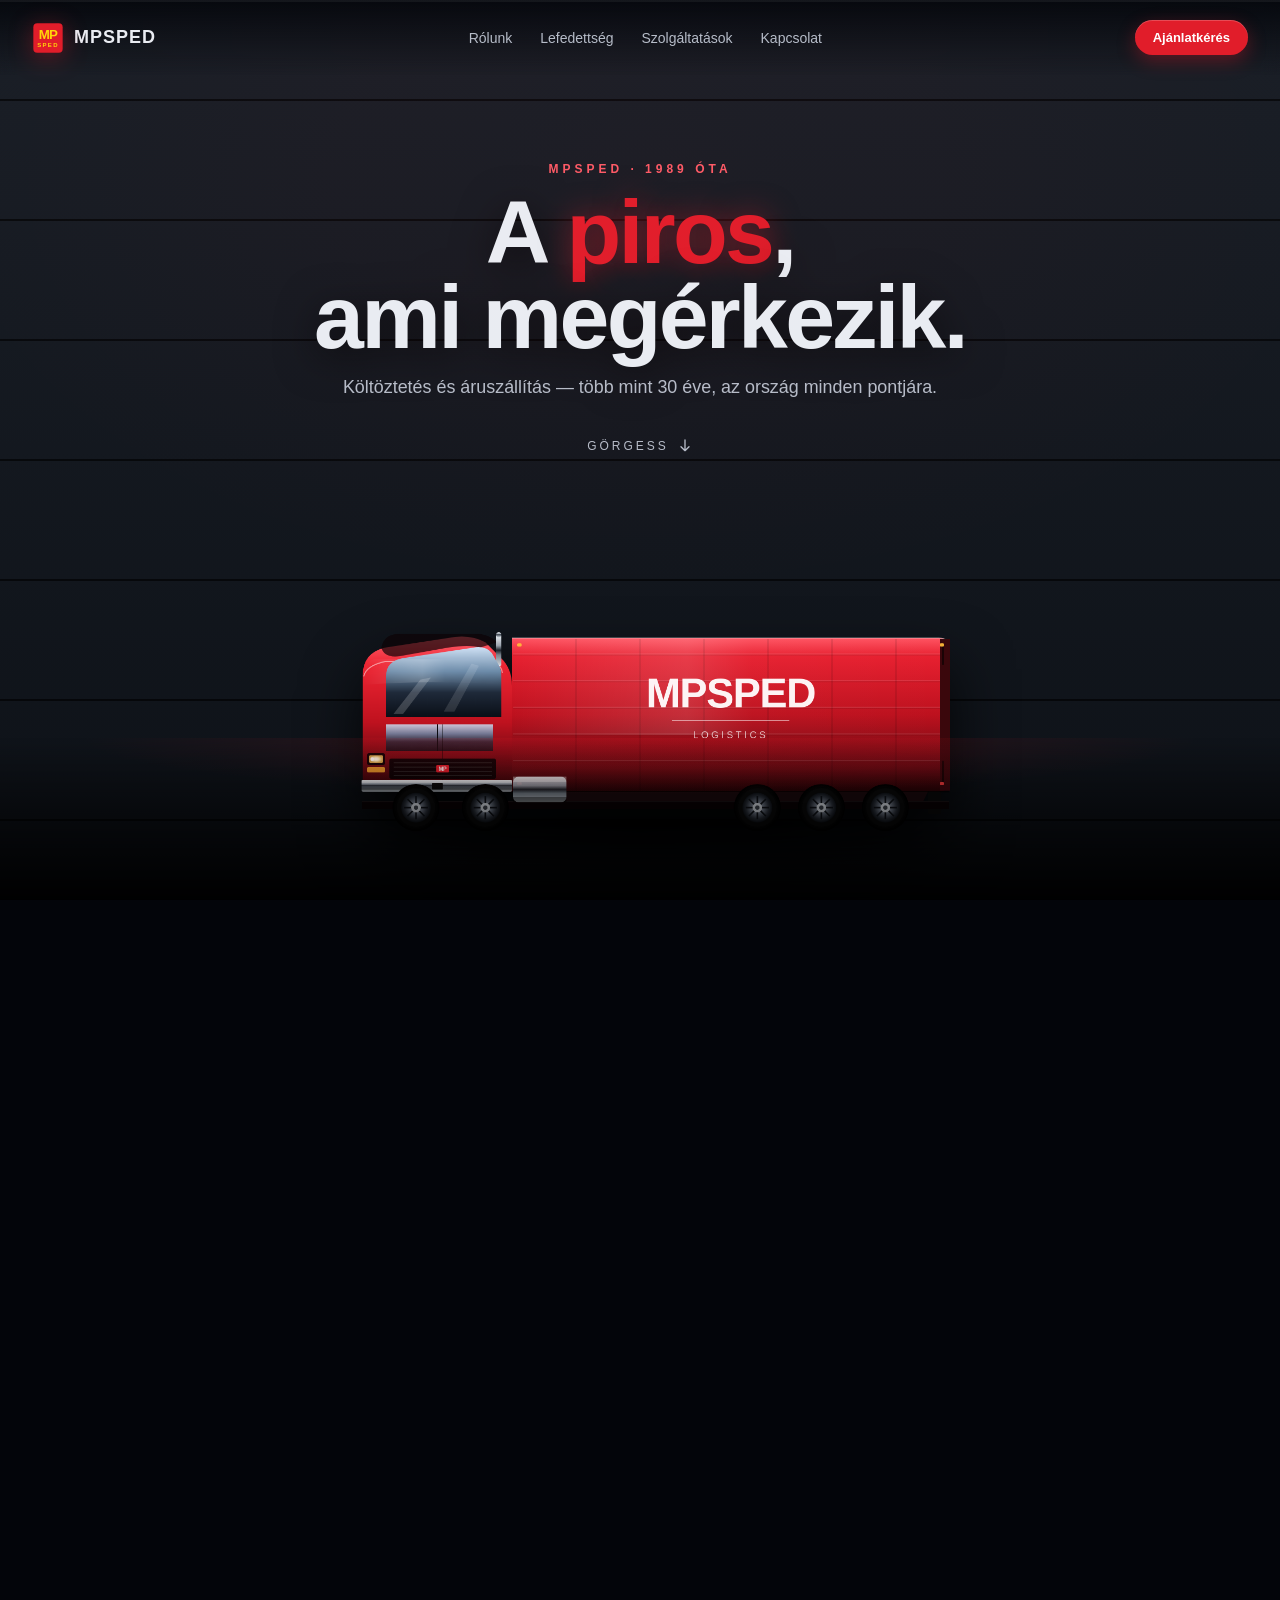
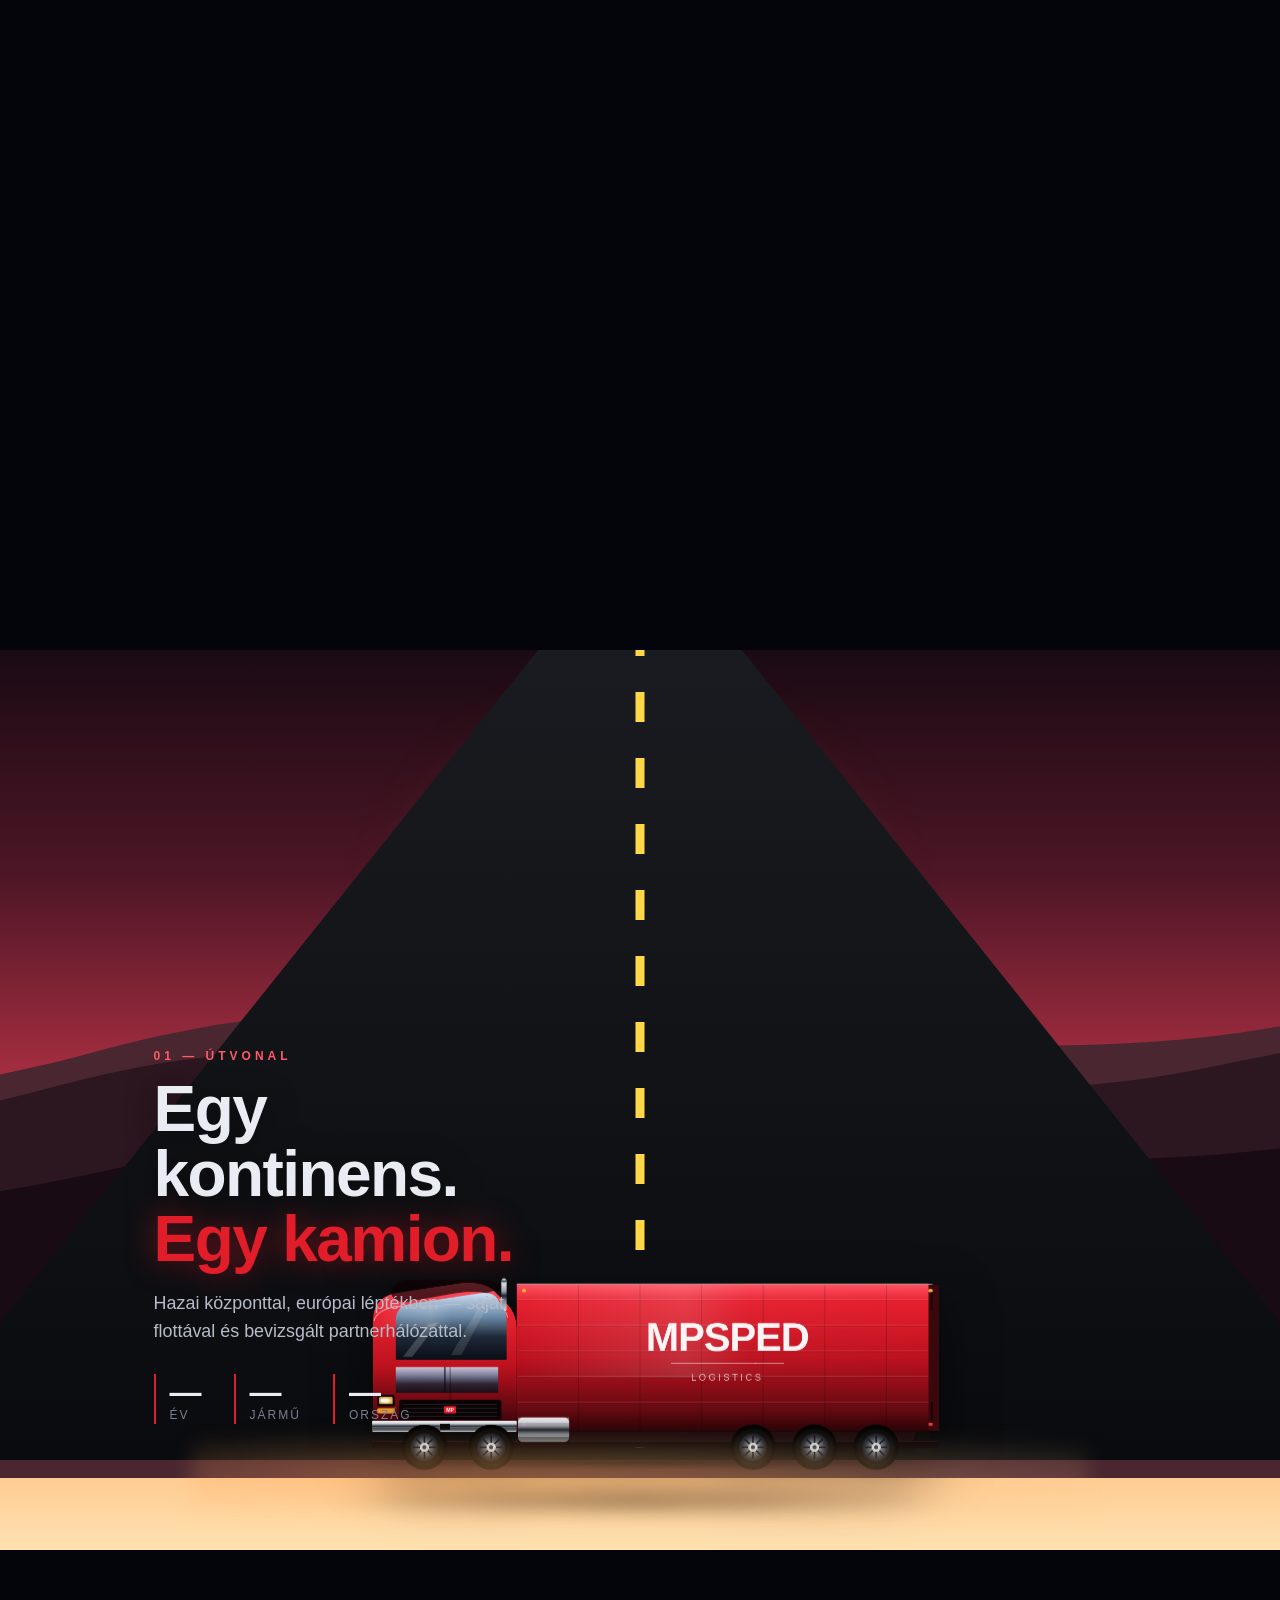
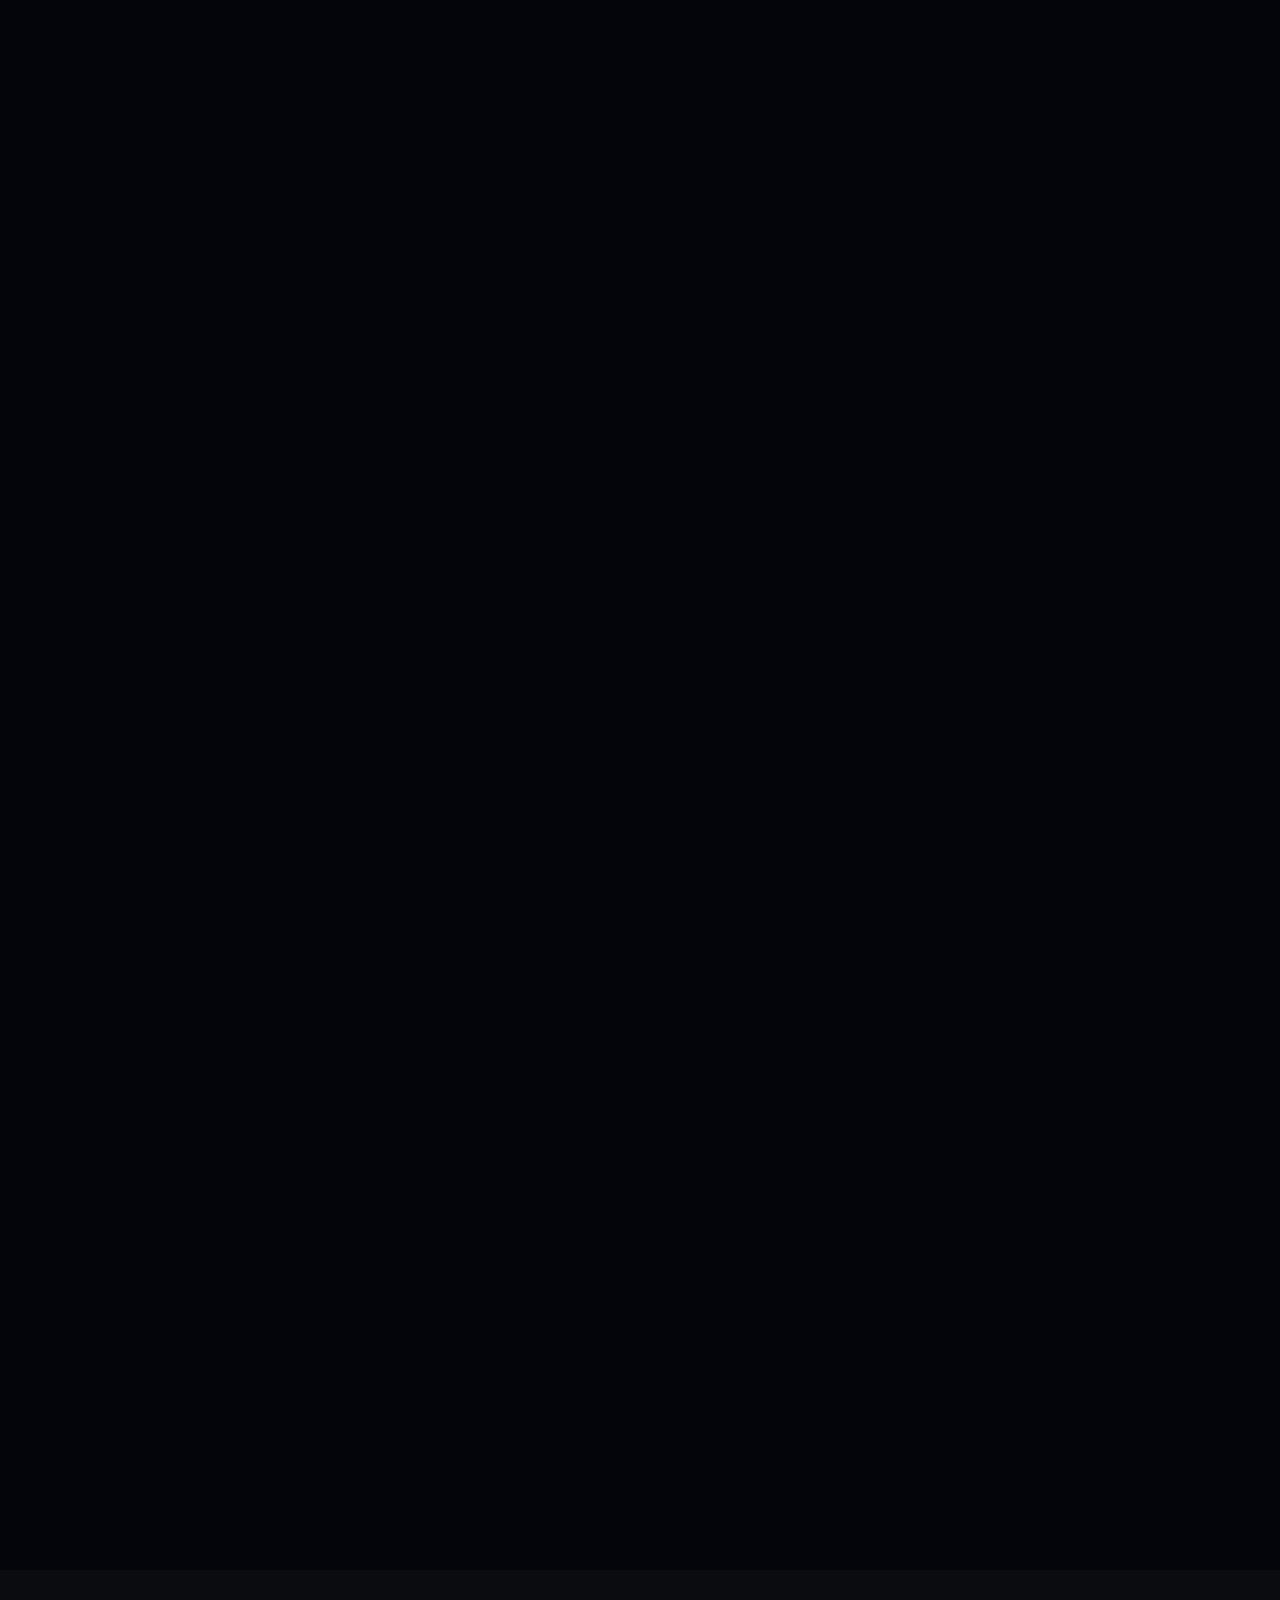
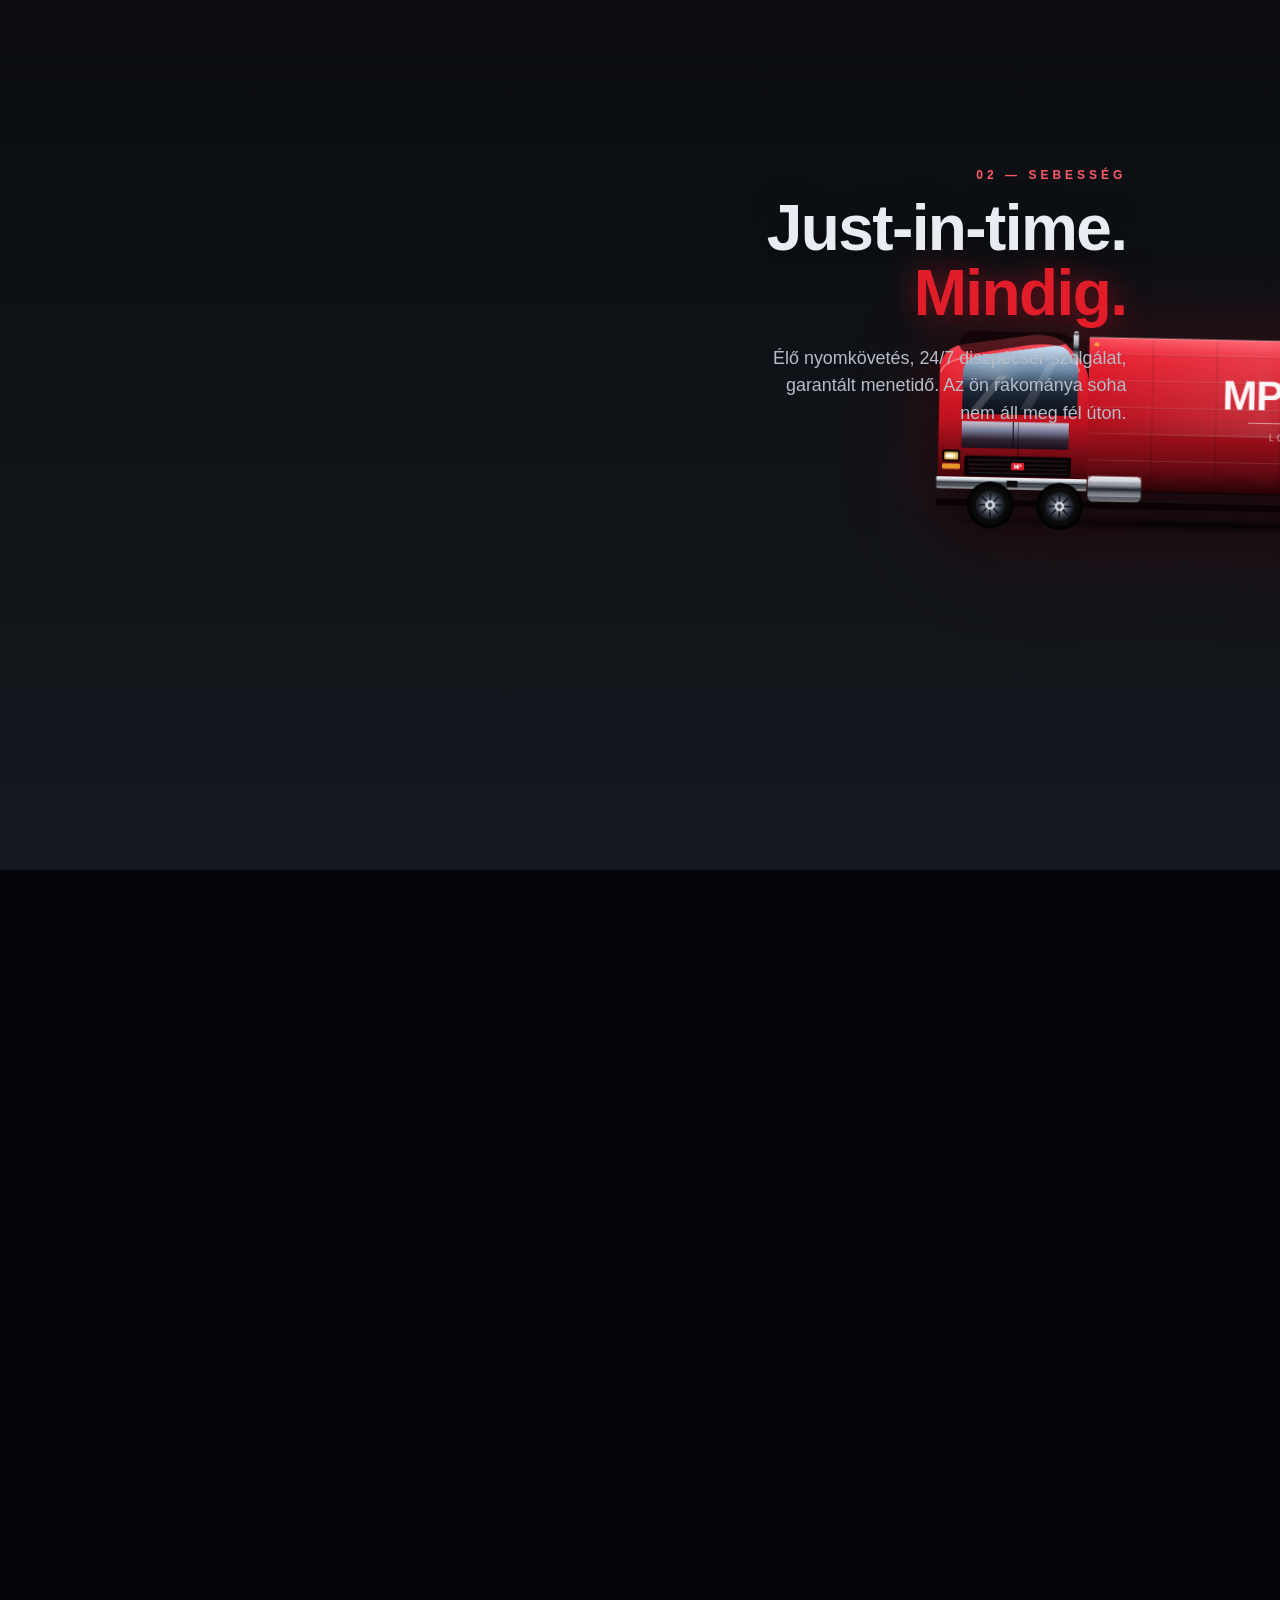
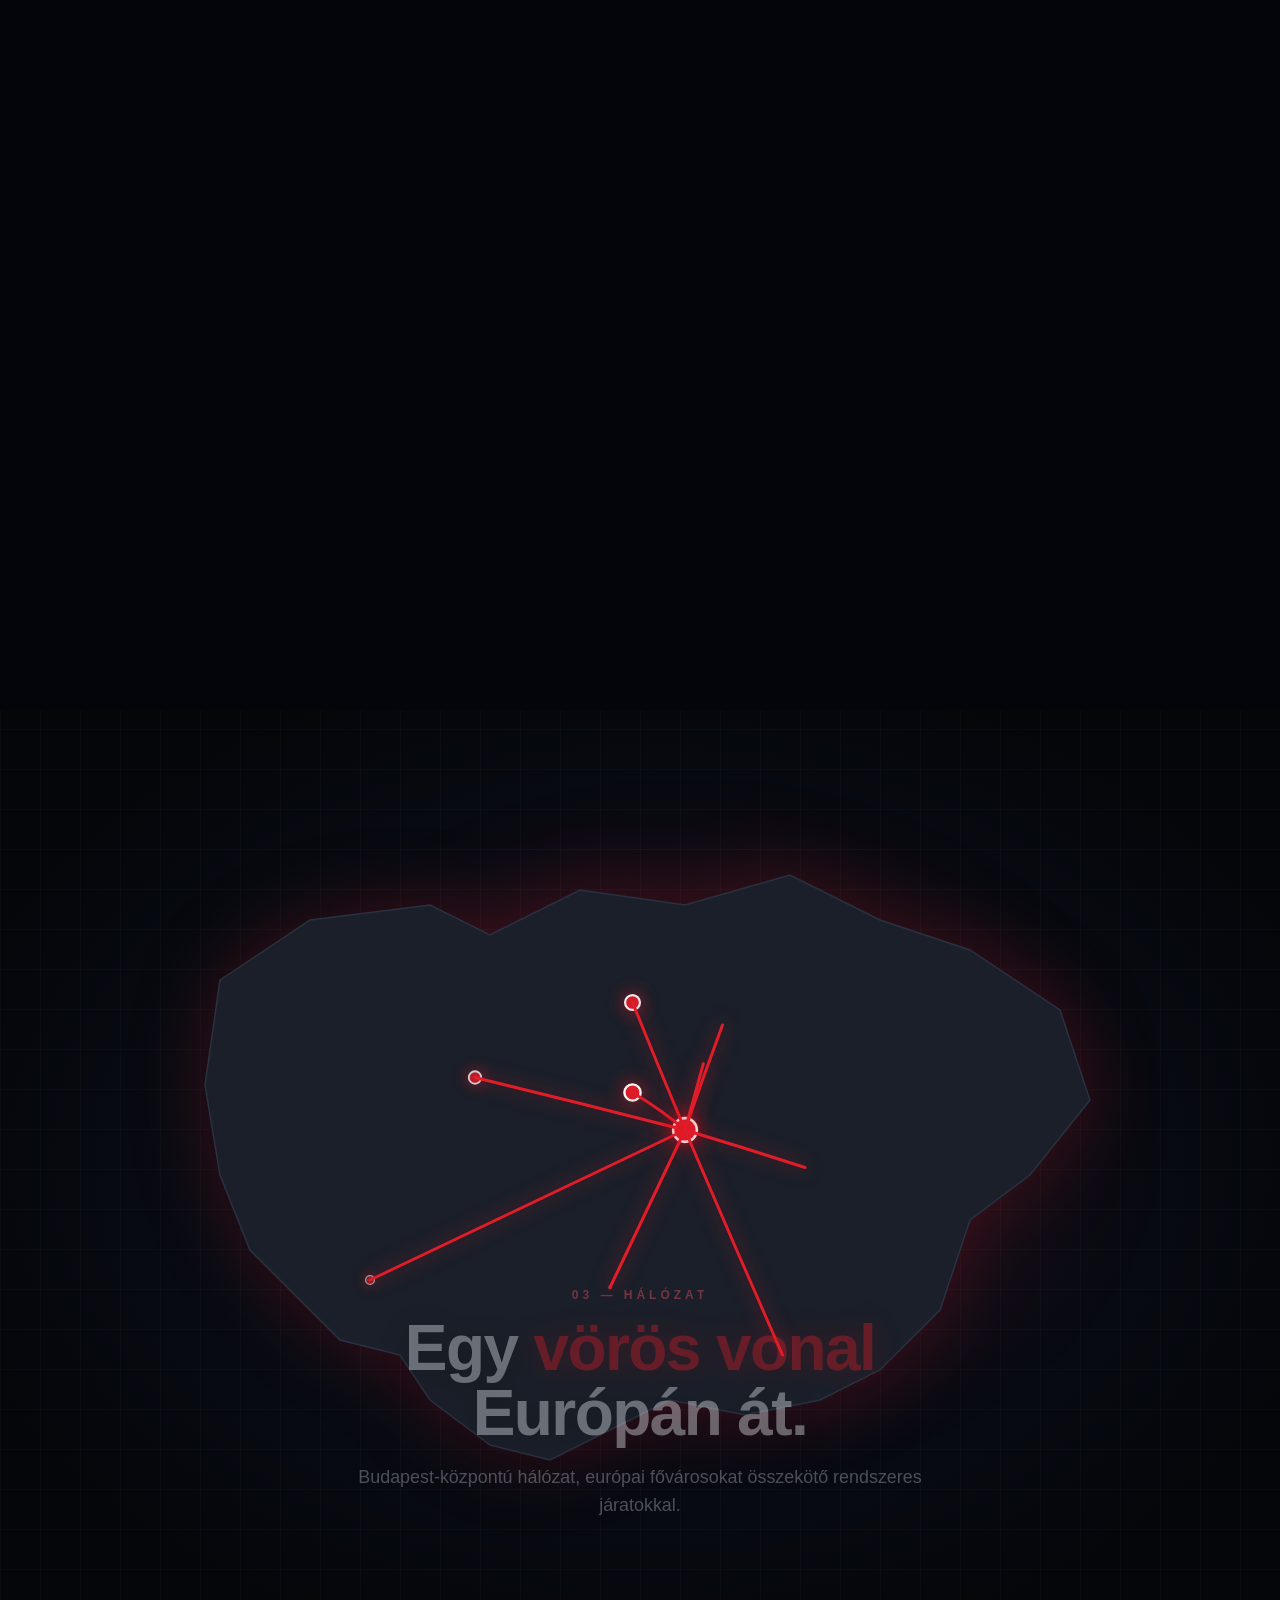
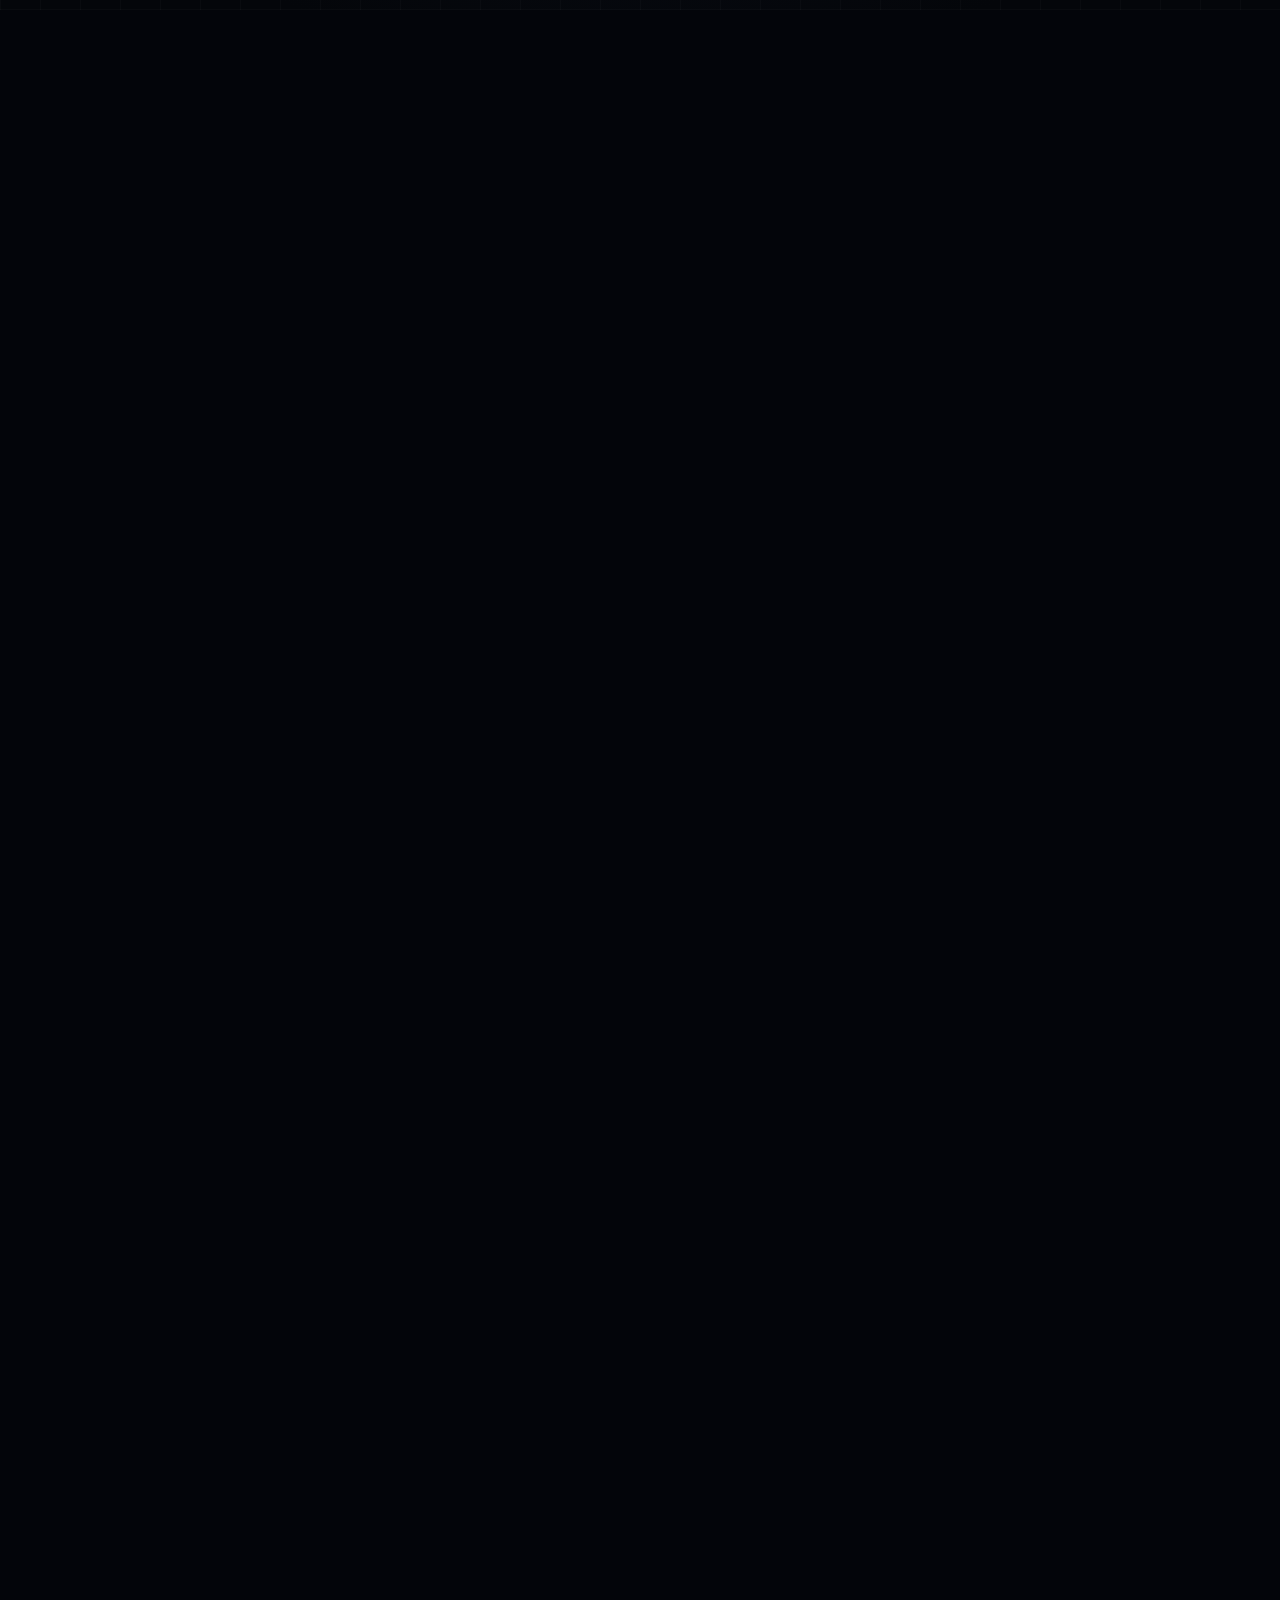
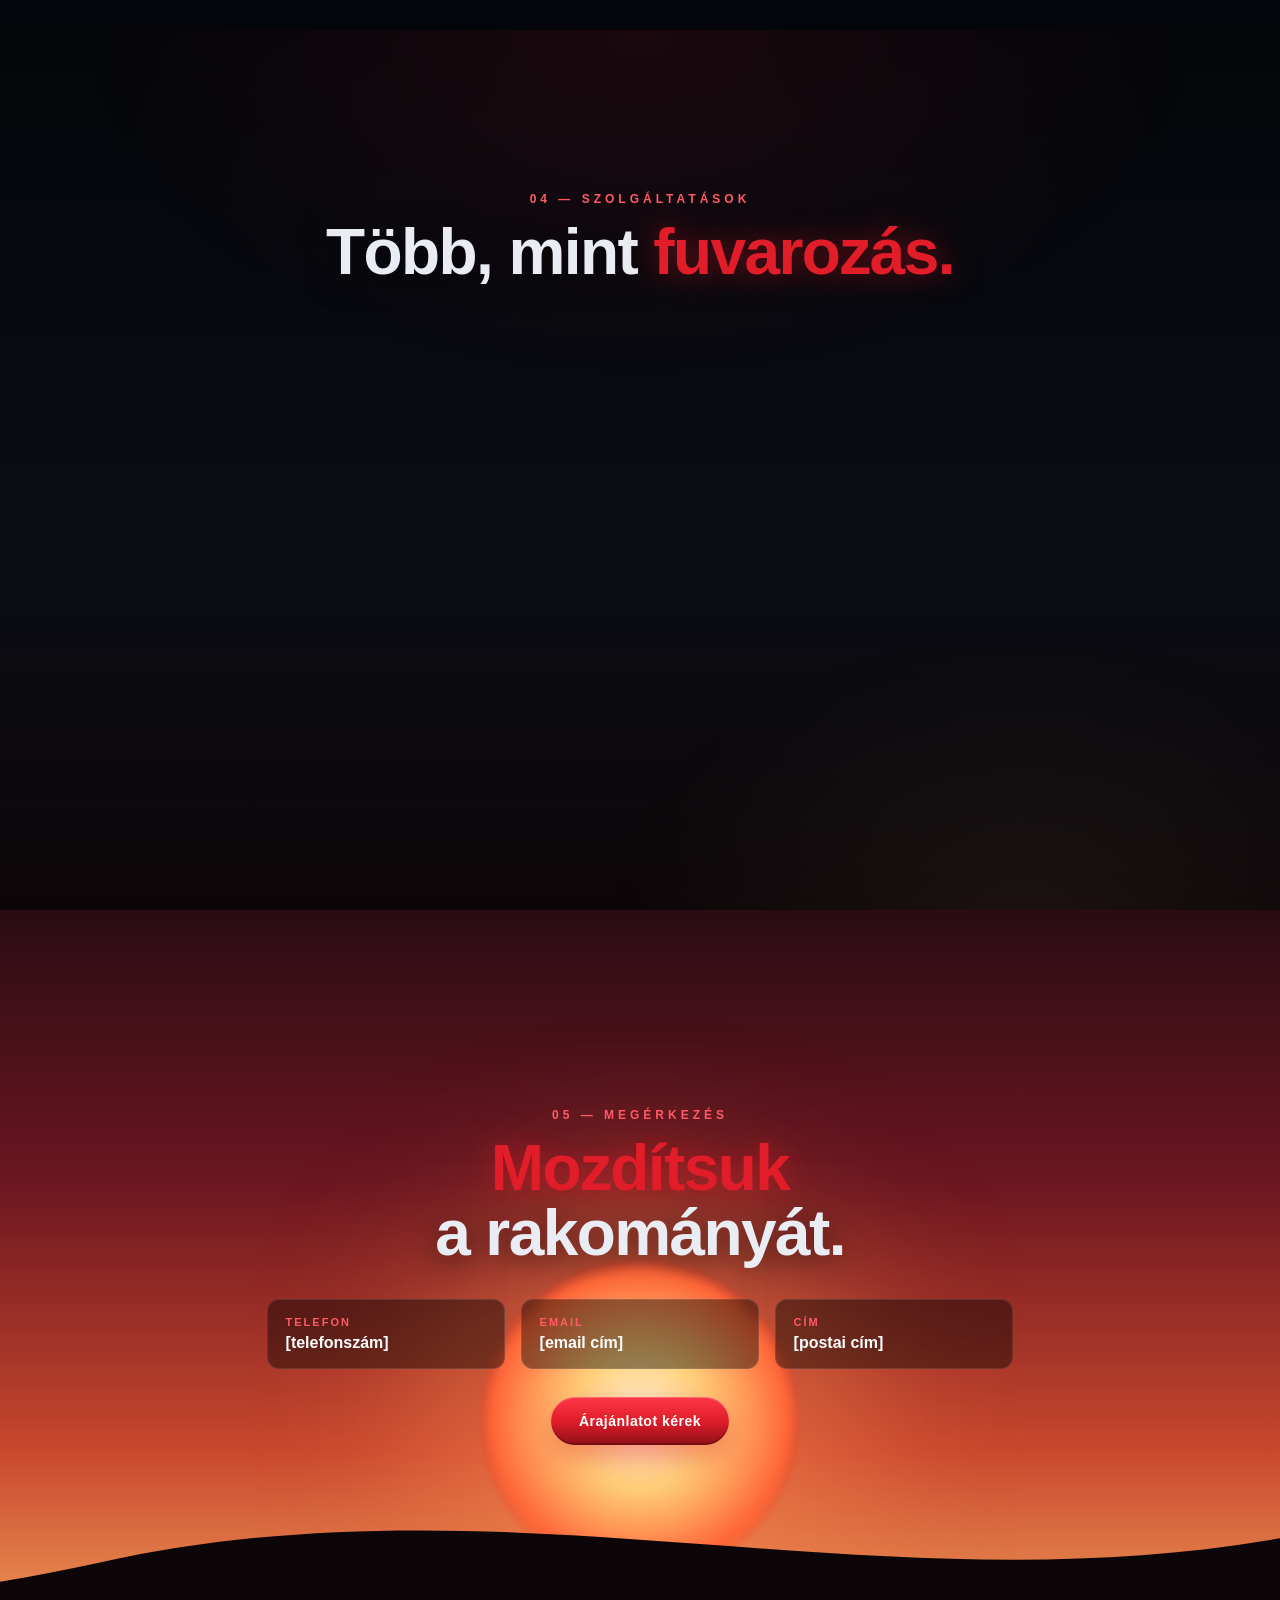
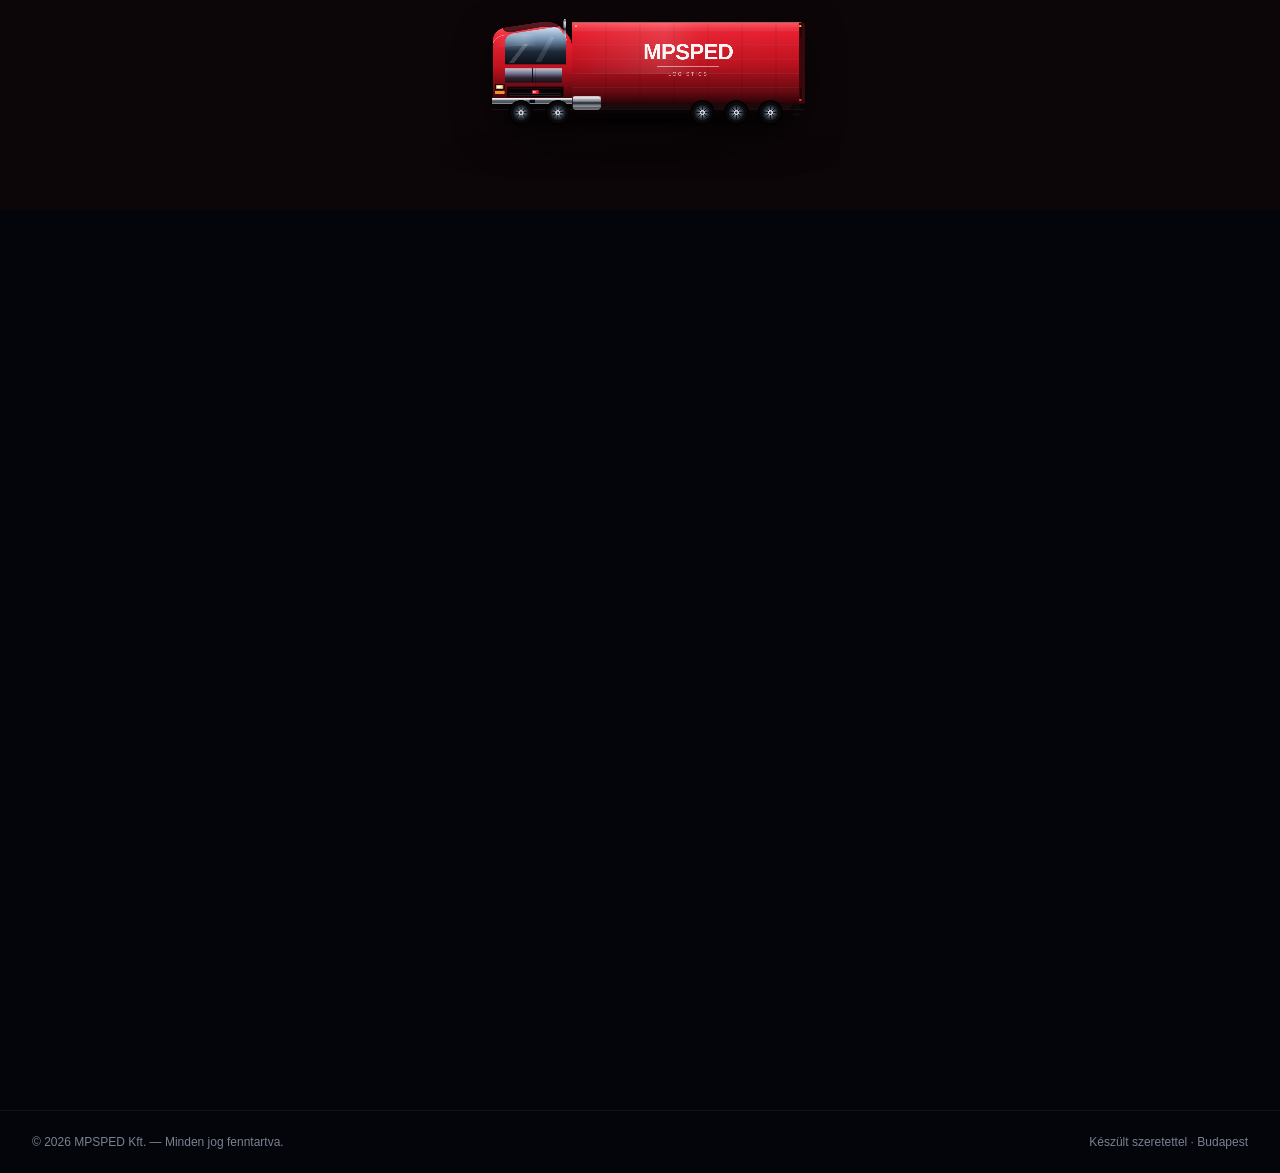
==== commit 22159720: "WIP: align brand to actual MPSPED profile (moving + transport) - Logo: yellow MP/SPED on red, matchi" ====
--- a/index.html
+++ b/index.html
@@ -4,7 +4,7 @@
 <meta charset="utf-8" />
 <meta name="viewport" content="width=device-width,initial-scale=1" />
 <title>MPSPED — Európa, vörösen szállítva</title>
-<meta name="description" content="MPSPED — nemzetközi szállítmányozás és logisztika. A piros, ami megérkezik." />
+<meta name="description" content="MPSPED Kft. — Költöztetés és áruszállítás 1989 óta, az ország minden pontjára. A piros, ami megérkezik." />
 <link rel="stylesheet" href="styles.css" />
 </head>
 <body>
@@ -12,19 +12,21 @@
 <!-- FIXED NAV -->
 <header class="nav">
   <a class="brand" href="#top" aria-label="MPSPED kezdőlap">
-    <svg class="brand-mark" viewBox="0 0 40 40" aria-hidden="true">
-      <rect x="2" y="2" width="36" height="36" rx="8" fill="#E11D2A"/>
-      <path d="M9 28V12h6l5 9 5-9h6v16h-5v-9l-4 7h-4l-4-7v9z" fill="#fff"/>
+    <!-- Logo a tényleges MP SPED jelvény után: piros négyzet, sárga MP -->
+    <svg class="brand-mark" viewBox="0 0 48 48" aria-hidden="true">
+      <rect x="2" y="2" width="44" height="44" rx="6" fill="#E11D2A"/>
+      <text x="24" y="26" text-anchor="middle" font-family="Archivo, Arial, sans-serif" font-weight="900" font-size="20" fill="#FFD60A" letter-spacing="-1">MP</text>
+      <text x="24" y="38" text-anchor="middle" font-family="Archivo, Arial, sans-serif" font-weight="700" font-size="9" fill="#FFD60A" letter-spacing="2">SPED</text>
     </svg>
     <span>MPSPED</span>
   </a>
   <nav class="nav-links" aria-label="Fő navigáció">
-    <a href="#road">Útvonal</a>
-    <a href="#network">Hálózat</a>
+    <a href="#story">Rólunk</a>
+    <a href="#network">Lefedettség</a>
     <a href="#services">Szolgáltatások</a>
     <a href="#contact">Kapcsolat</a>
   </nav>
-  <a class="nav-cta" href="#contact">Árajánlat</a>
+  <a class="nav-cta" href="#contact">Ajánlatkérés</a>
 </header>
 
 <!-- SCROLL PROGRESS -->
@@ -93,7 +95,11 @@
         <div class="truck-wrap">
           <div class="headlight headlight--l" data-anim="headlight"></div>
           <div class="headlight headlight--r" data-anim="headlight"></div>
-          <svg class="truck" viewBox="0 0 1200 480" aria-label="MPSPED kamion">
+          <!-- Ha az assets/truck.png létezik, azt használja (valós fotó);
+               különben az SVG fallback látszik. A photo-loaded osztályt
+               a JS állítja be sikeres betöltéskor. -->
+          <img class="truck-photo" src="assets/truck.png" alt="MPSPED piros kamion" onload="this.parentElement.classList.add('has-photo')" onerror="this.style.display='none'"/>
+          <svg class="truck truck-svg" viewBox="0 0 1200 480" aria-label="MPSPED kamion">
             <use href="#truck-red"/>
           </svg>
           <div class="truck-shadow"></div>
@@ -103,13 +109,13 @@
       <div class="layer layer--floor" data-anim="floor"></div>
 
       <div class="copy copy--center copy--depot" data-anim="depot-copy">
-        <p class="eyebrow">MPSPED · Logisztika</p>
+        <p class="eyebrow">MPSPED · 1989 óta</p>
         <h1 class="display">
           A <span class="accent">piros</span>,<br/>
           ami megérkezik.
         </h1>
-        <p class="lede">Nemzetközi szállítmányozás és logisztika — Magyarország szívéből, Európa minden pontjára.</p>
-        <a class="scroll-hint" href="#road">
+        <p class="lede">Költöztetés és áruszállítás — több mint 30 éve, az ország minden pontjára.</p>
+        <a class="scroll-hint" href="#story">
           <span>Görgess</span>
           <svg viewBox="0 0 24 24" width="16" height="16" aria-hidden="true"><path d="M12 3v16m0 0l-6-6m6 6l6-6" stroke="currentColor" stroke-width="2" fill="none" stroke-linecap="round"/></svg>
         </a>
@@ -122,7 +128,7 @@
   <!-- ════════════════════════════════════════════════════════════════
        SCENE 2 — OPEN ROAD
        ════════════════════════════════════════════════════════════════ -->
-  <section class="scene-wrap" id="road" data-scene="road" style="--length: 280vh;" aria-label="Nyílt út">
+  <section class="scene-wrap" id="story" data-scene="road" style="--length: 280vh;" aria-label="Útvonal">
     <div class="stage scene--road">
 
       <div class="layer layer--sky"></div>
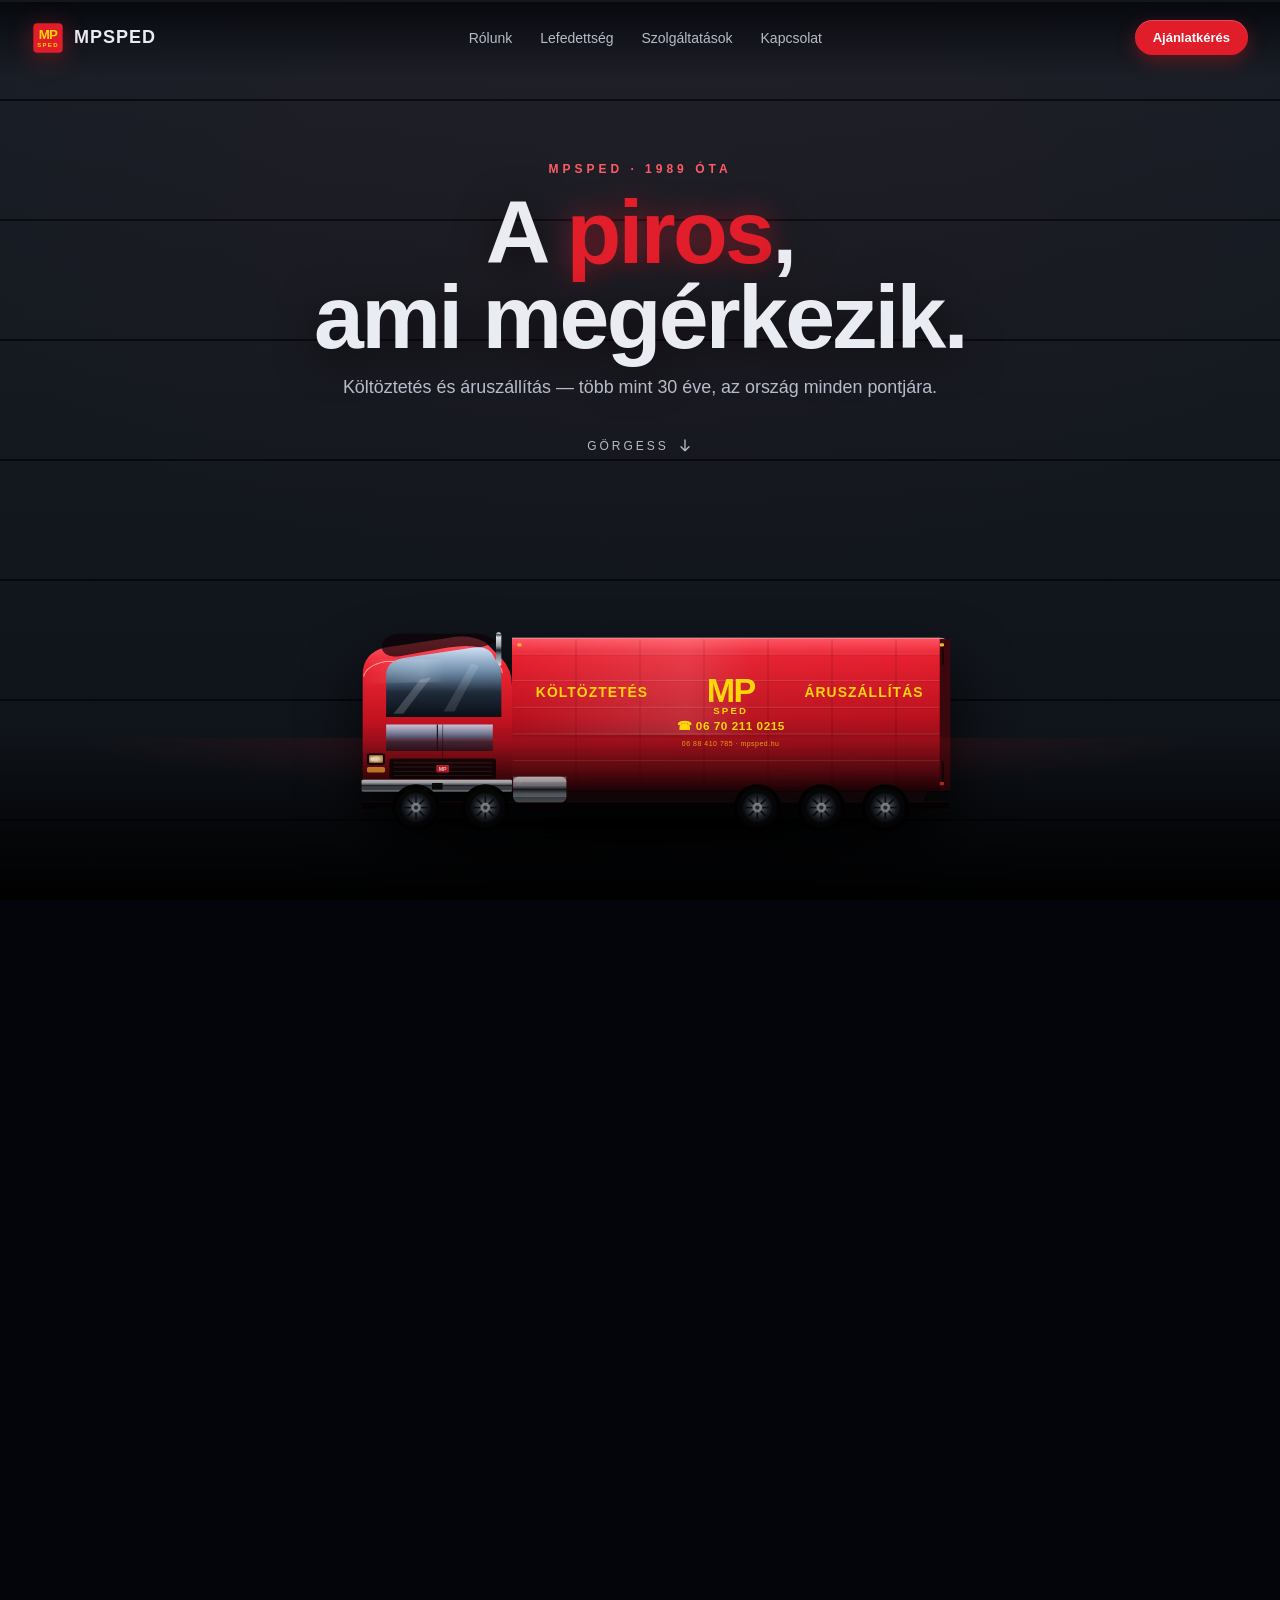
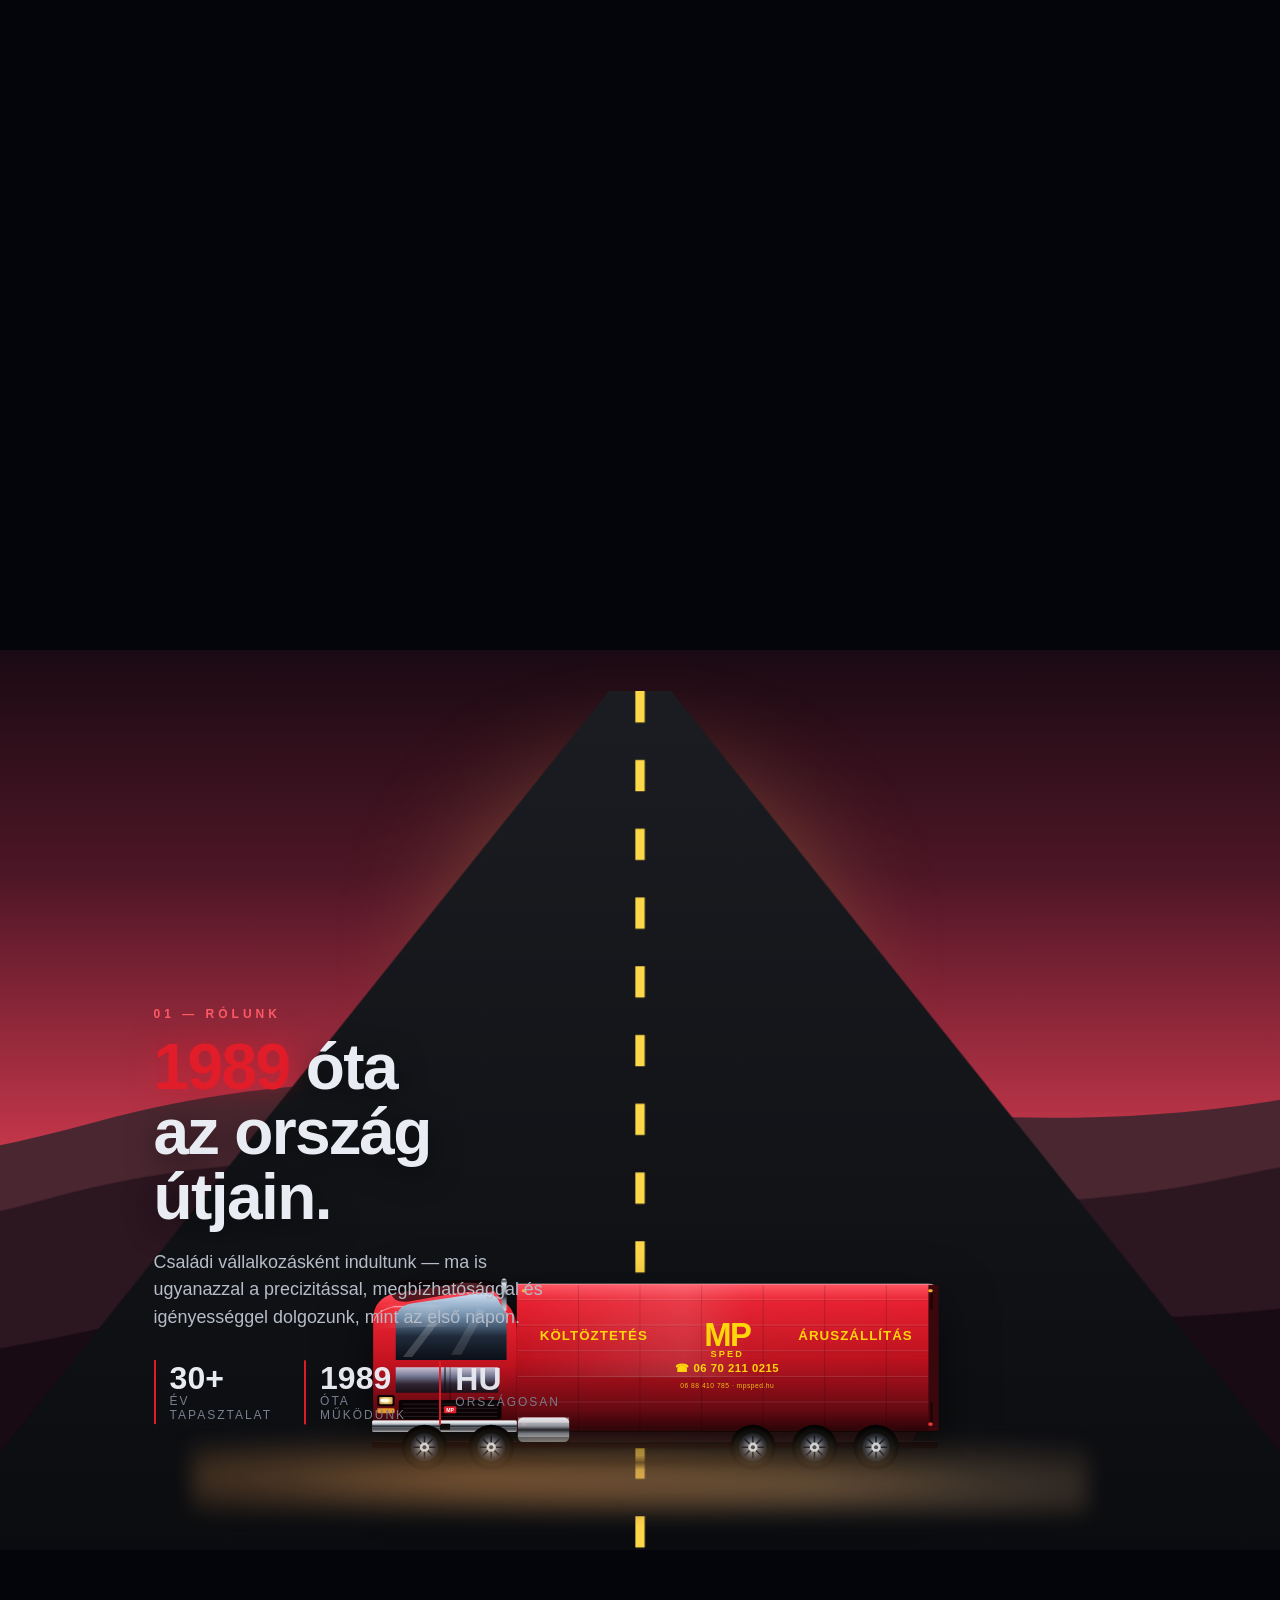
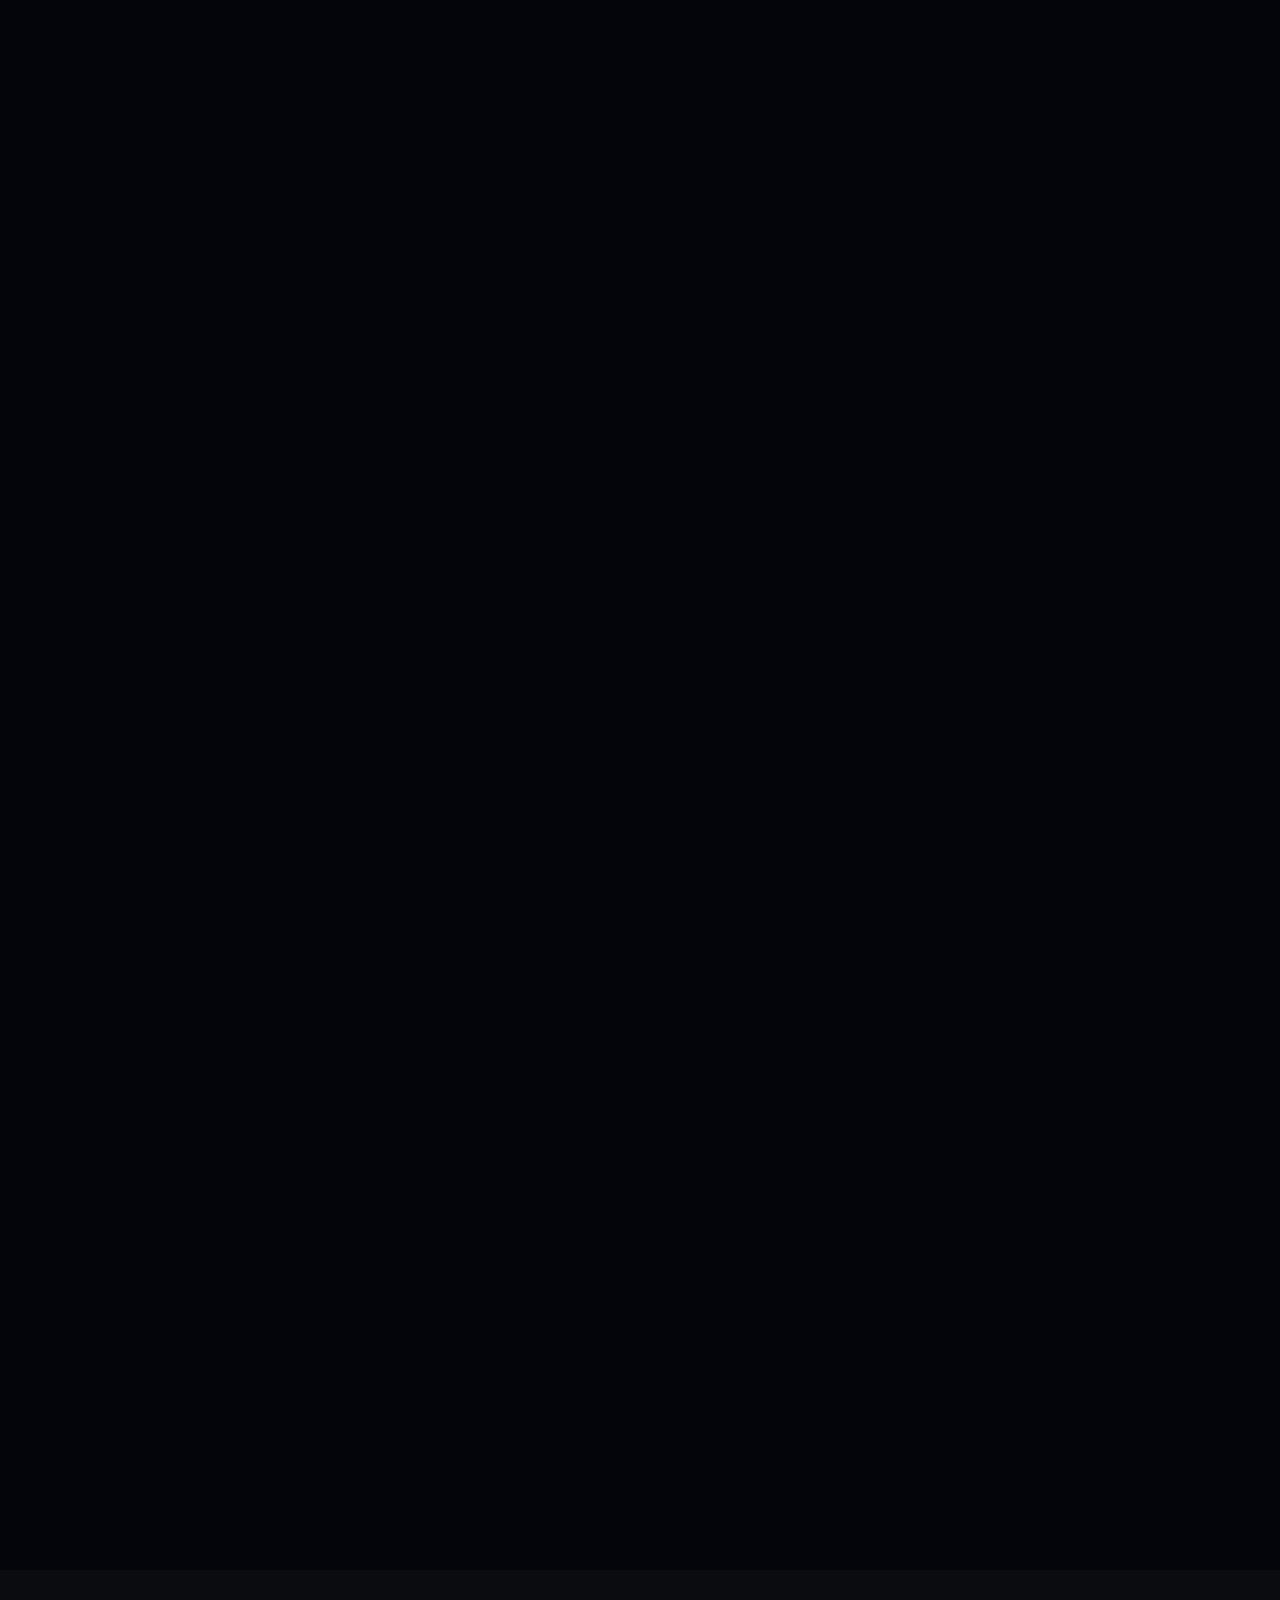
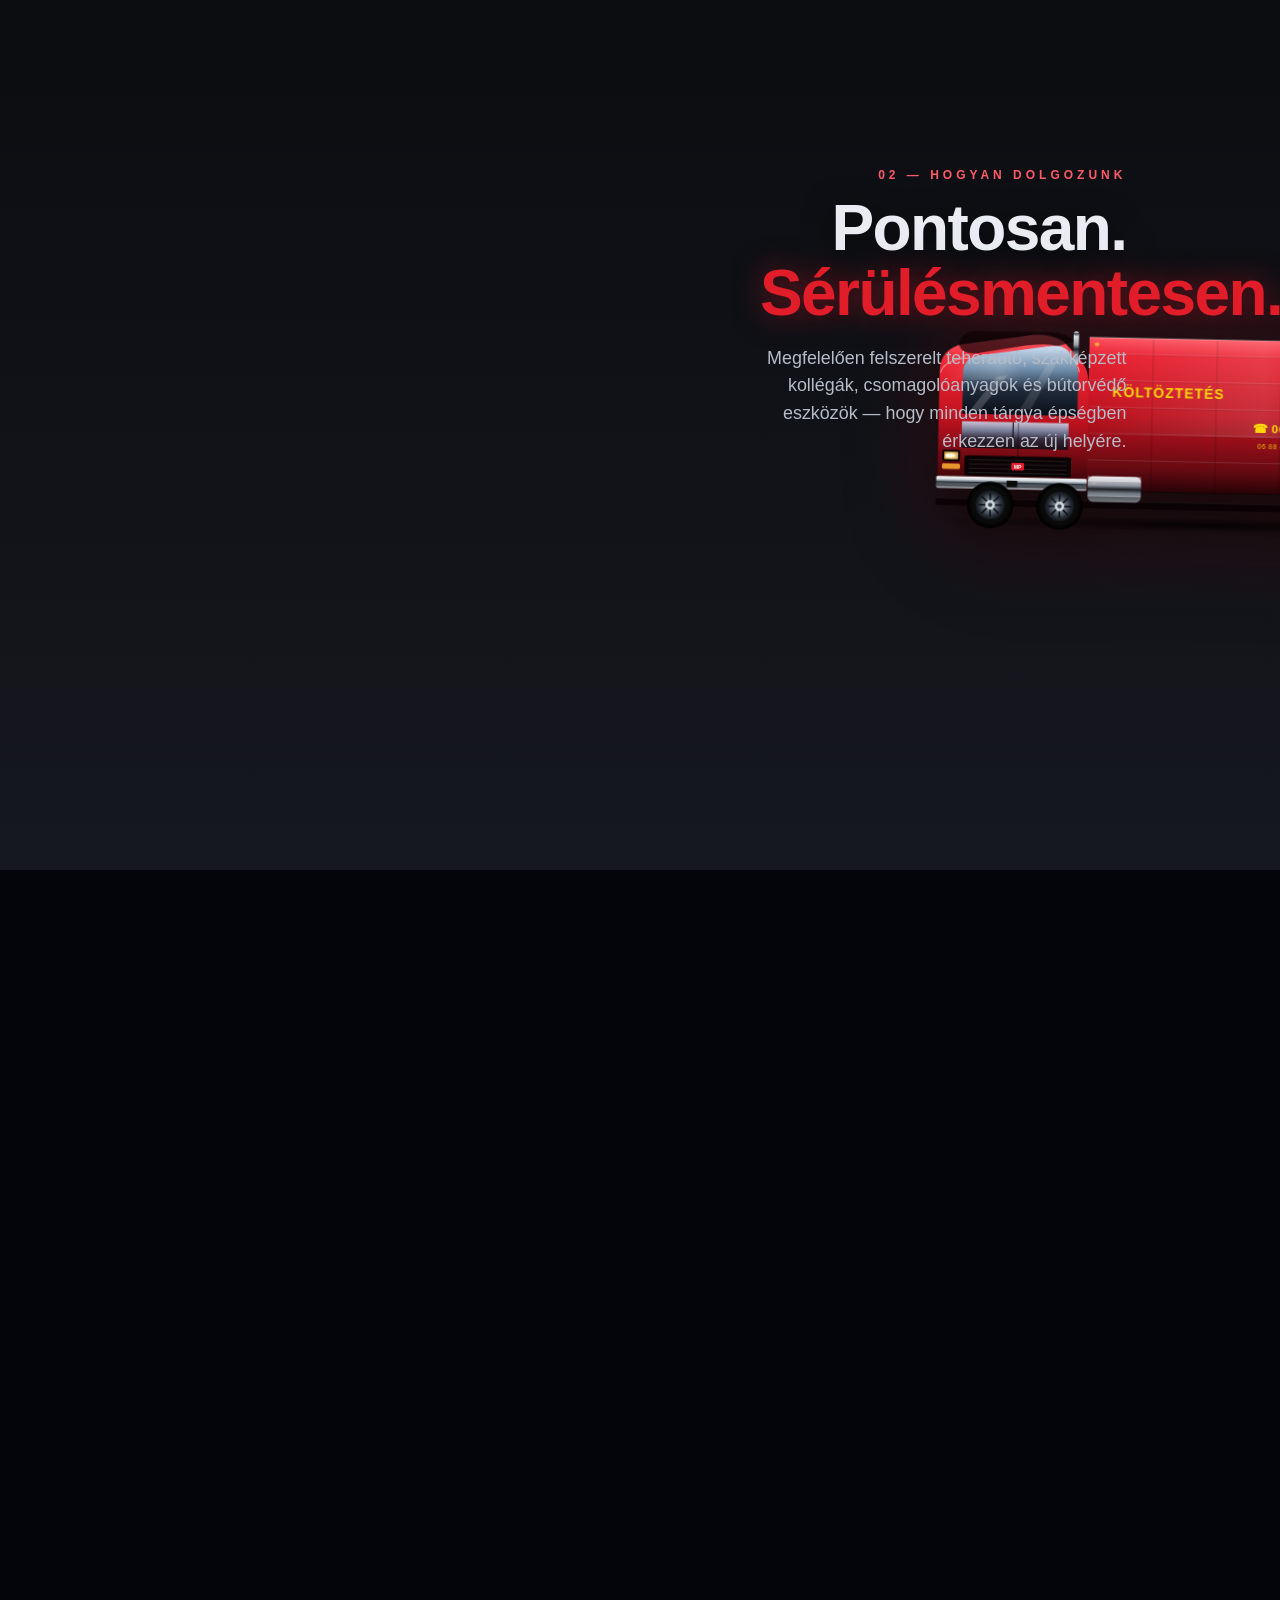
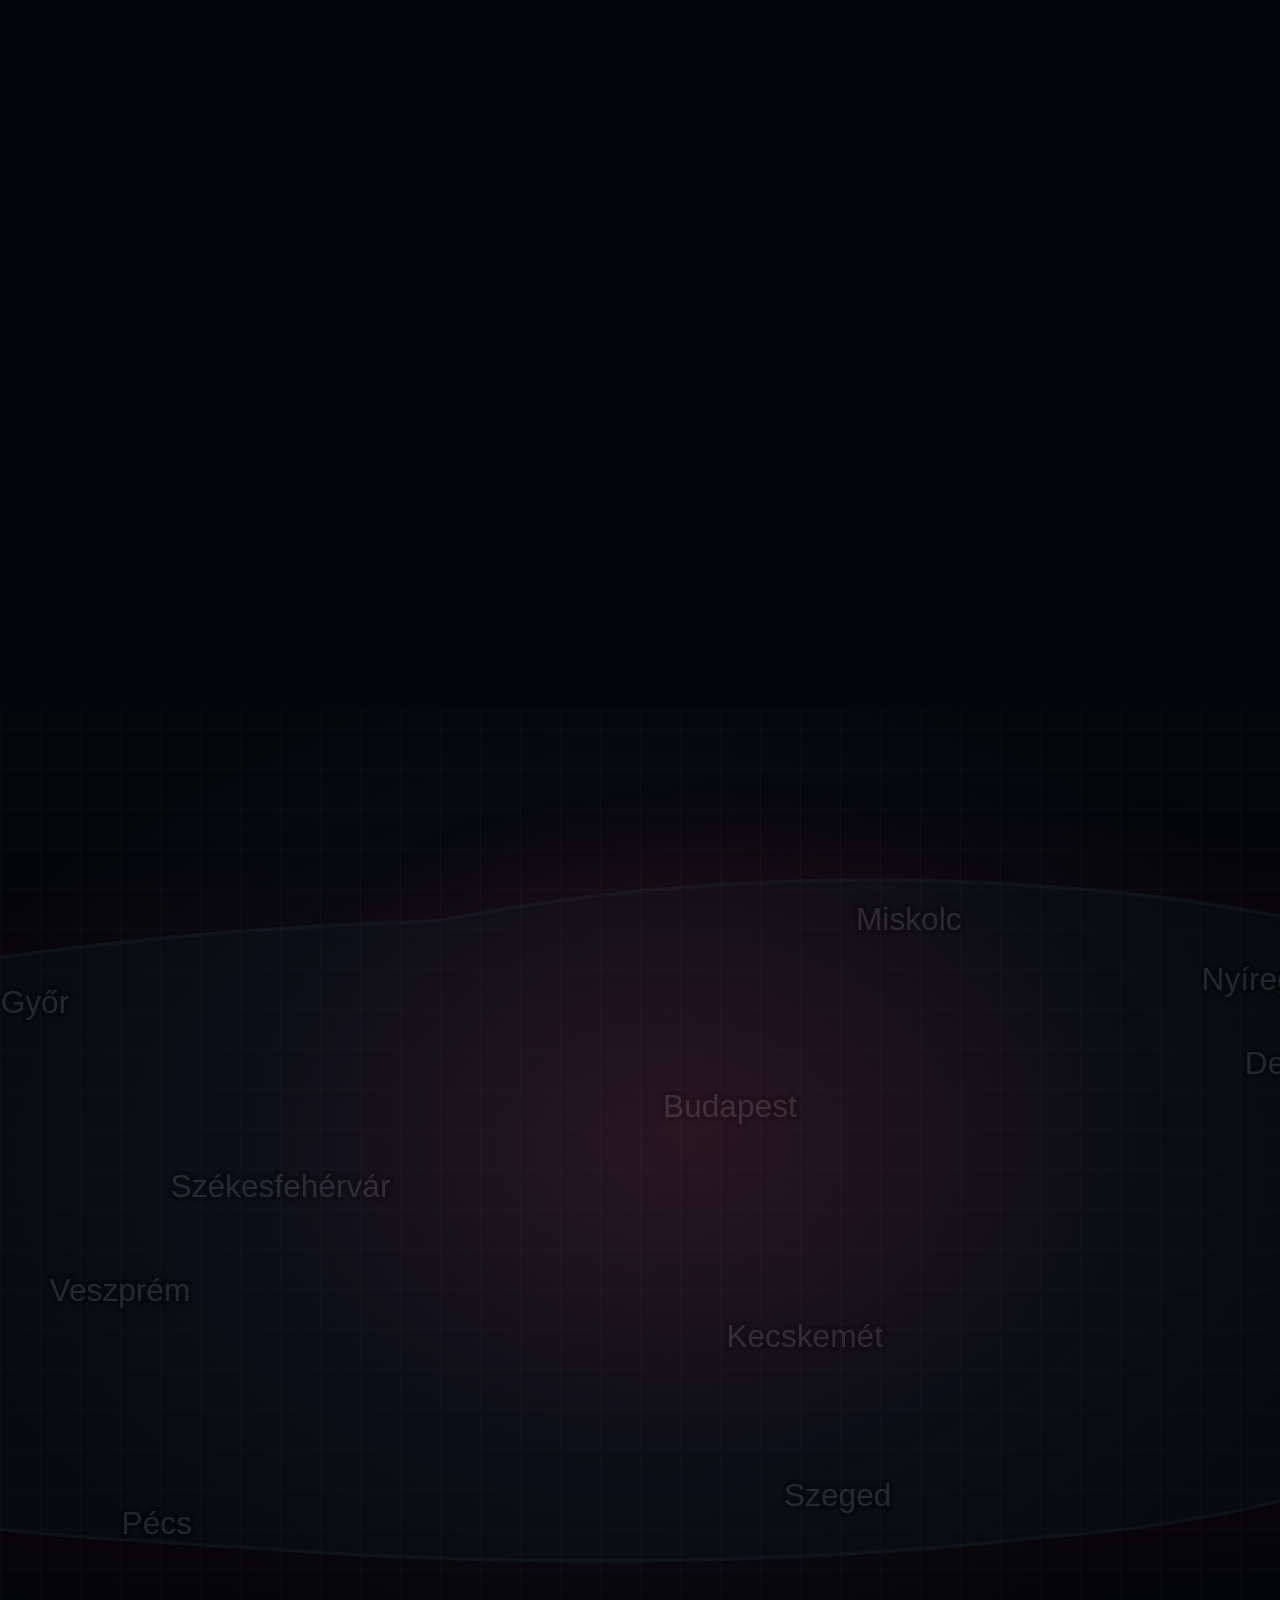
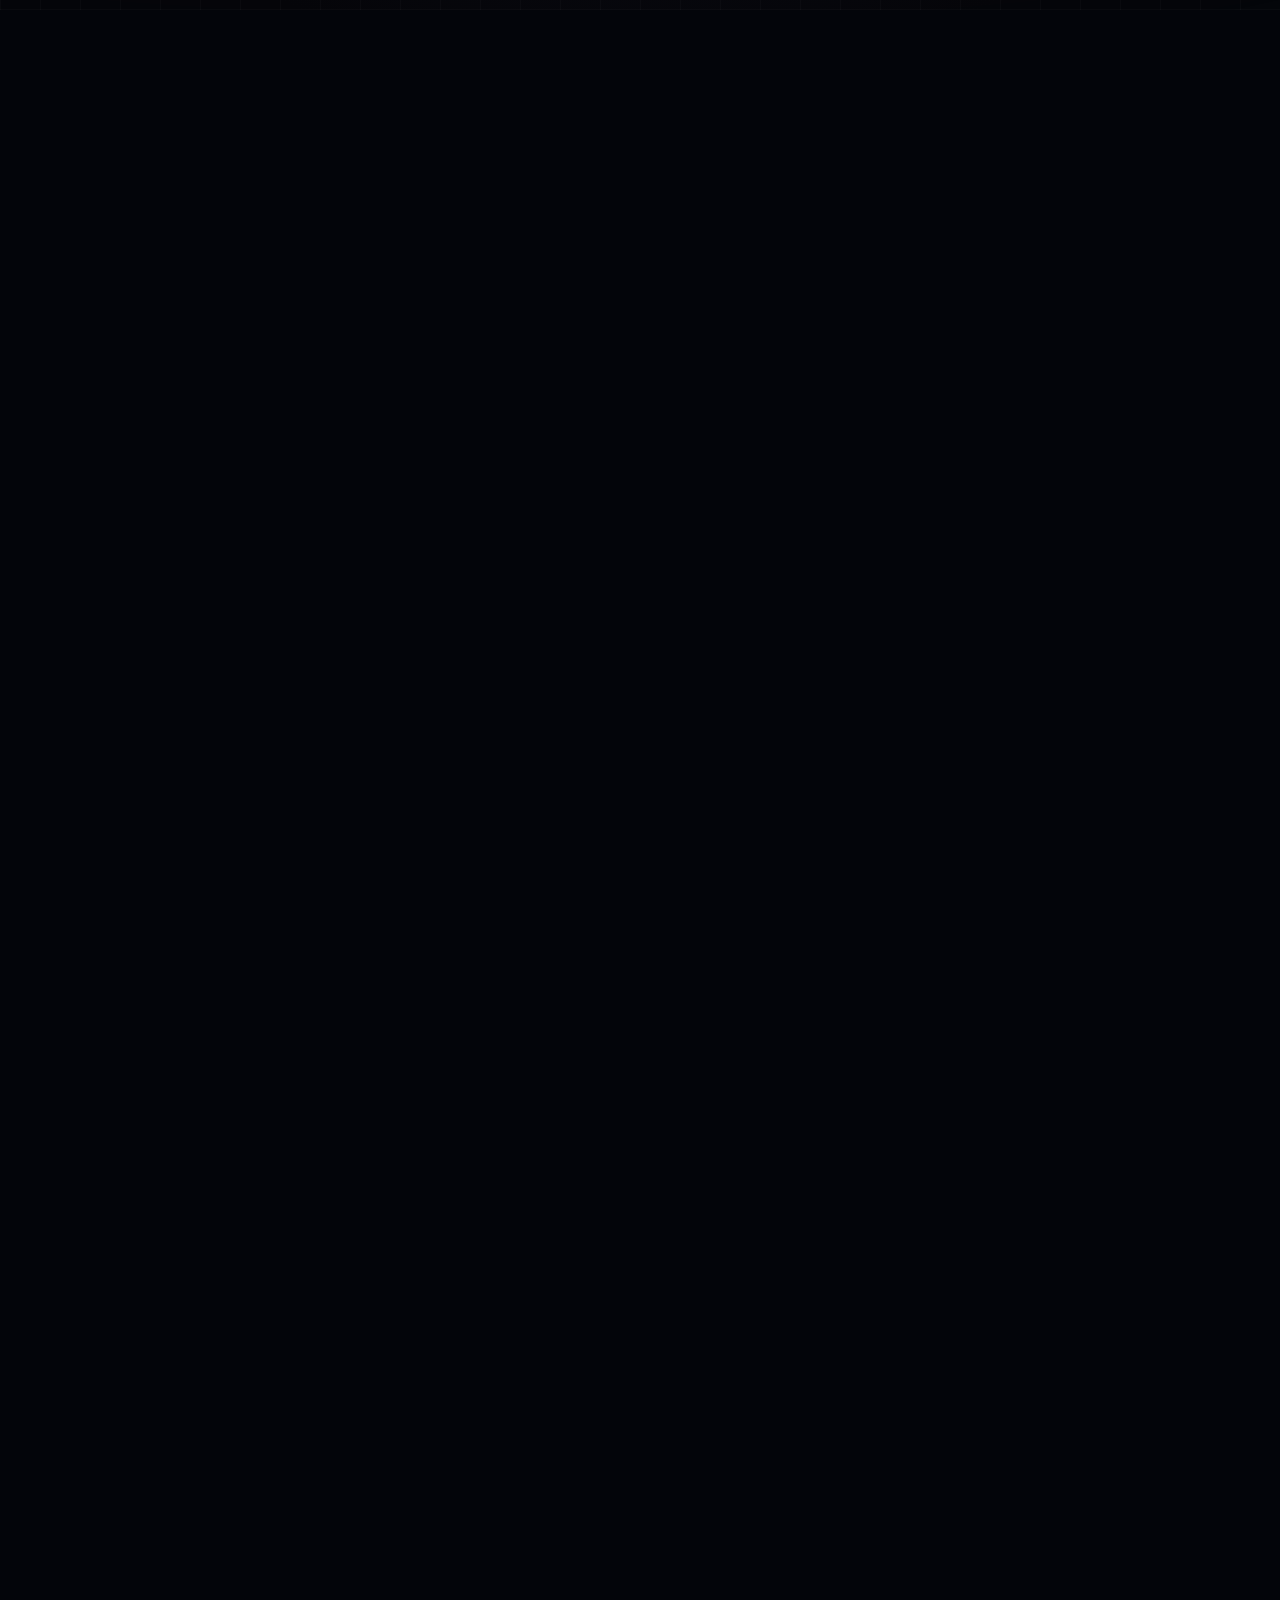
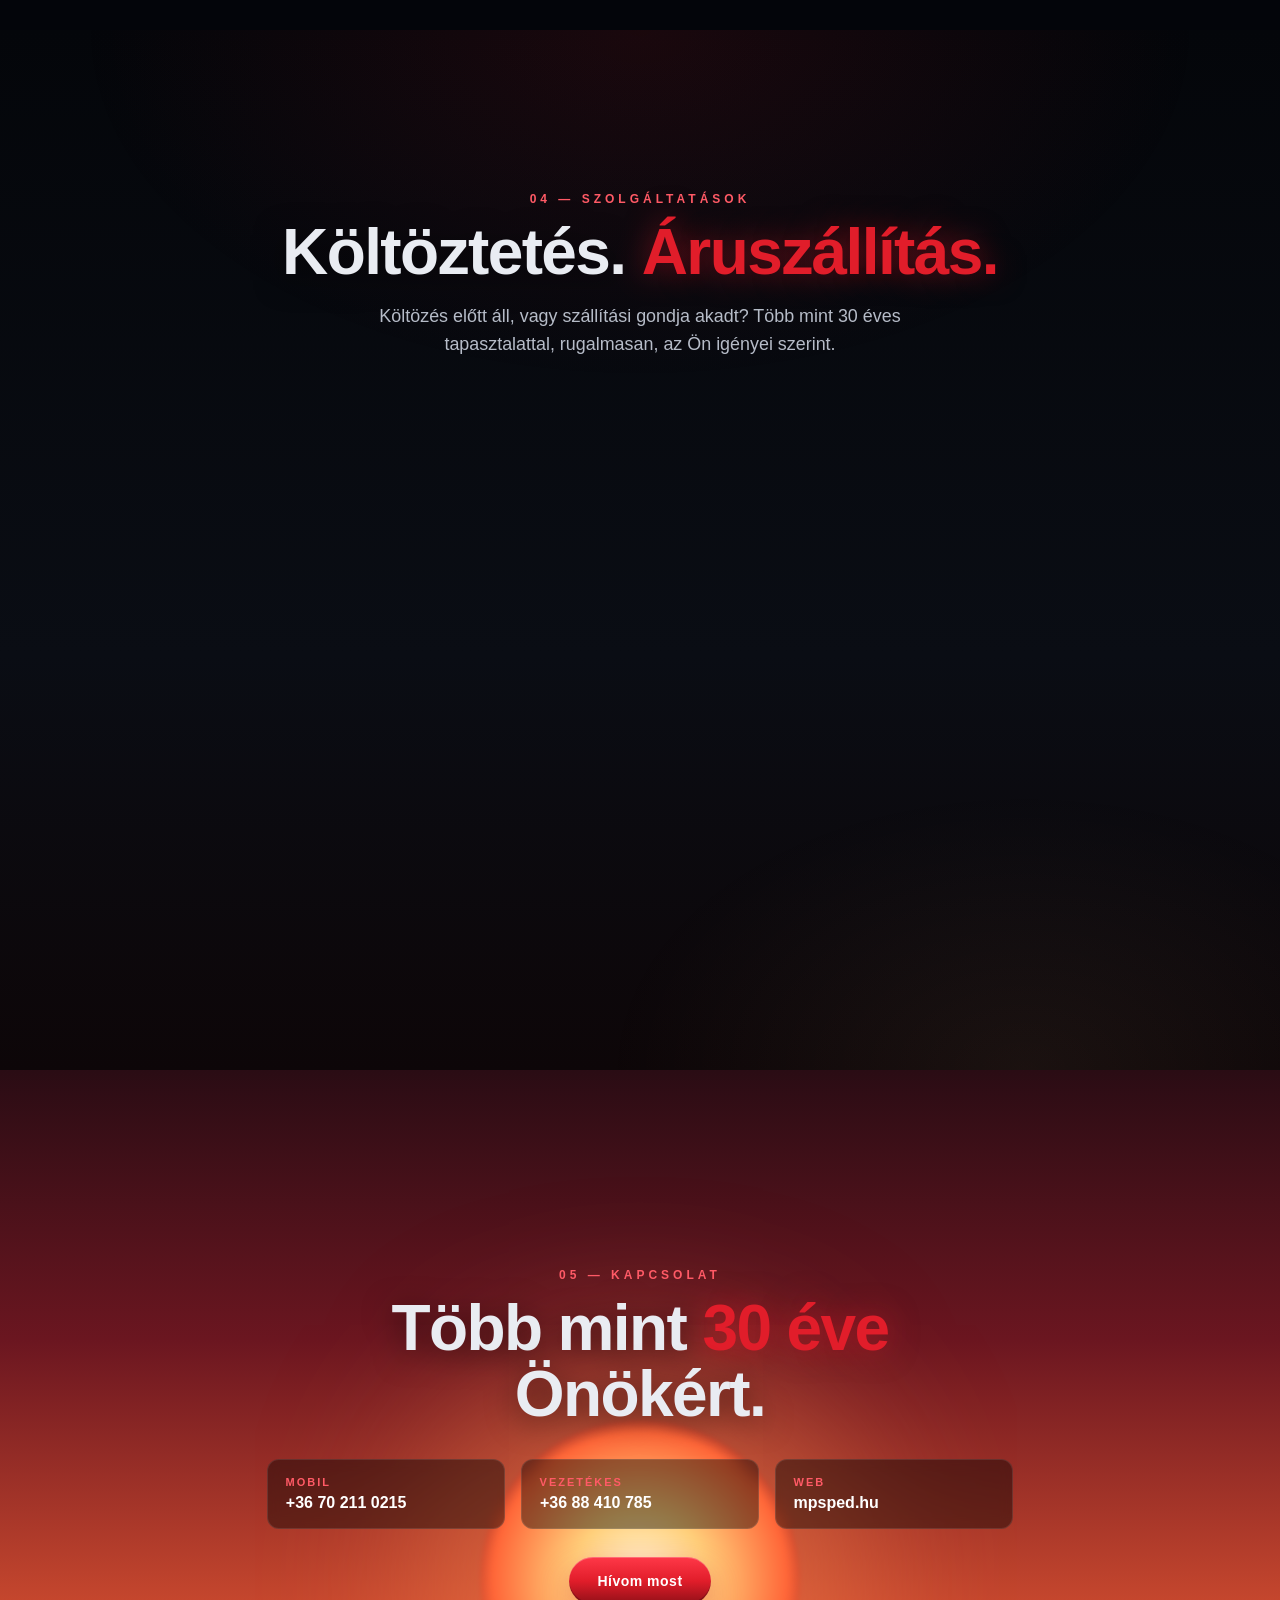
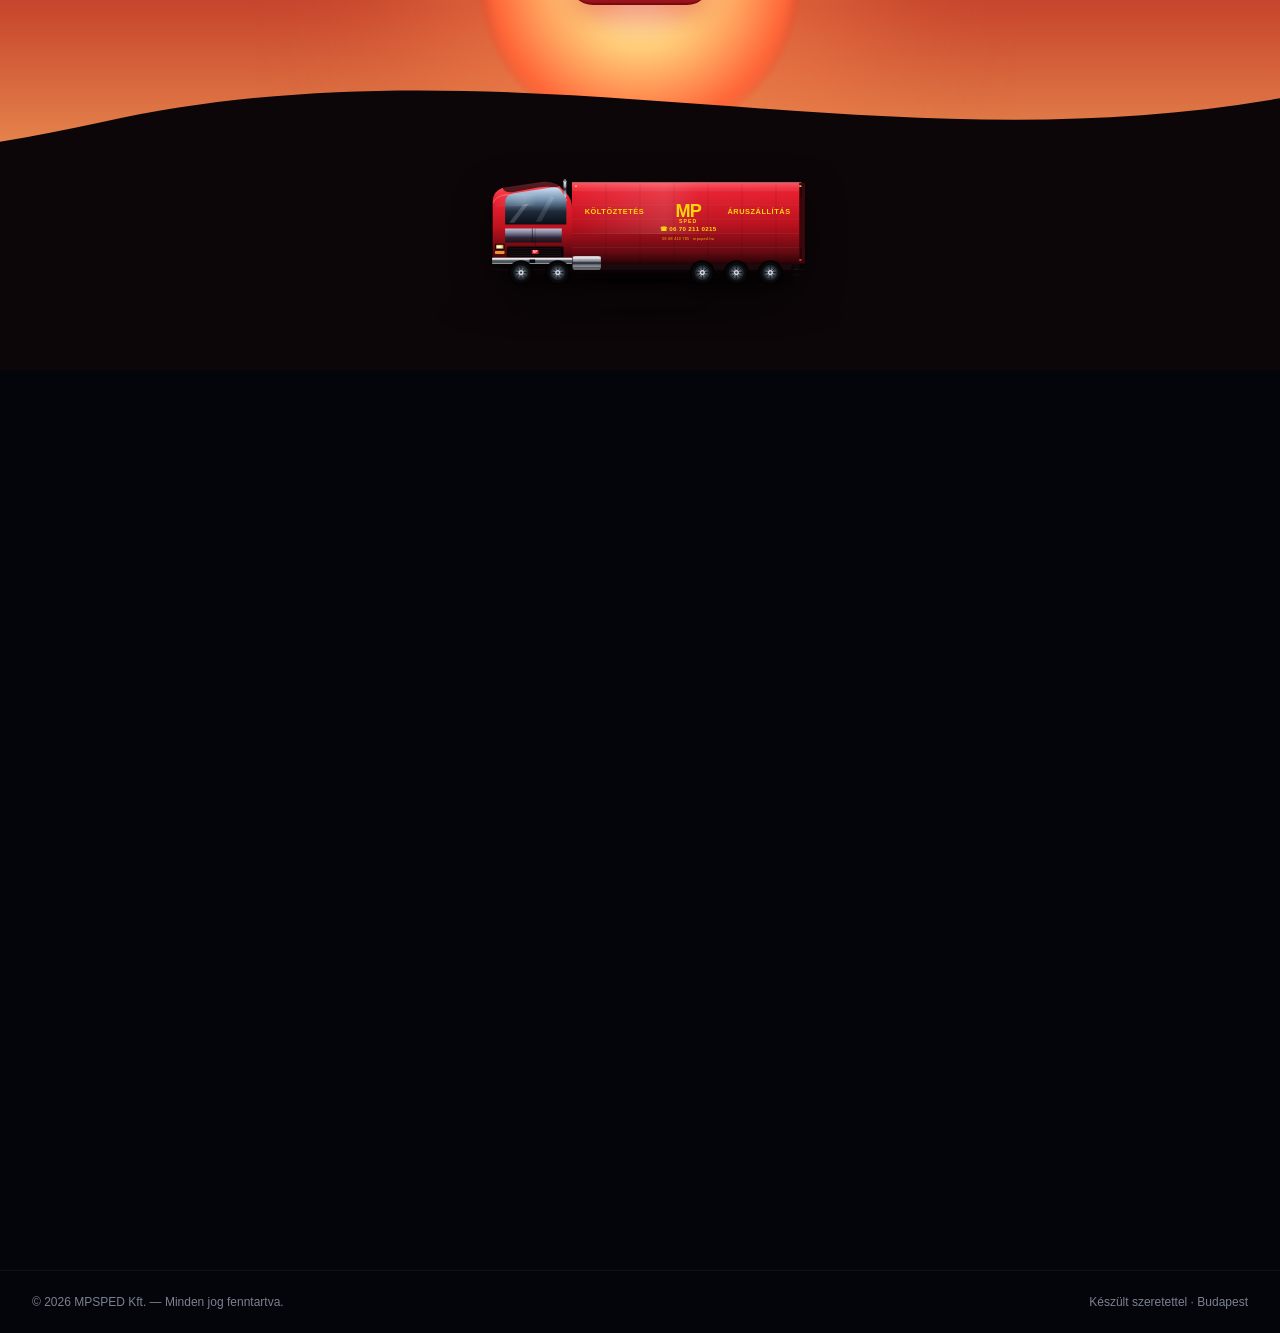
==== commit c8a54601: "Rewrite content to actual MPSPED profile Major content update based on the real company info: - Hero" ====
--- a/index.html
+++ b/index.html
@@ -171,14 +171,13 @@
       </div>
 
       <div class="copy copy--left" data-anim="road-copy">
-        <p class="eyebrow">01 — Útvonal</p>
-        <h2 class="h2">Egy kontinens. <span class="accent">Egy kamion.</span></h2>
-        <p class="lede">Hazai központtal, európai léptékben — saját flottával és bevizsgált partnerhálózattal.</p>
-        <!-- TODO: a tényleges statisztikákat töltsd ki -->
+        <p class="eyebrow">01 — Rólunk</p>
+        <h2 class="h2"><span class="accent">1989</span> óta<br/>az ország útjain.</h2>
+        <p class="lede">Családi vállalkozásként indultunk — ma is ugyanazzal a precizitással, megbízhatósággal és igényességgel dolgozunk, mint az első napon.</p>
         <ul class="stat-row">
-          <li><strong>—</strong><span>év</span></li>
-          <li><strong>—</strong><span>jármű</span></li>
-          <li><strong>—</strong><span>ország</span></li>
+          <li><strong>30+</strong><span>év tapasztalat</span></li>
+          <li><strong>1989</strong><span>óta működünk</span></li>
+          <li><strong>HU</strong><span>országosan</span></li>
         </ul>
       </div>
 
@@ -215,9 +214,9 @@
       </div>
 
       <div class="copy copy--right" data-anim="hwy-copy">
-        <p class="eyebrow">02 — Sebesség</p>
-        <h2 class="h2">Just-in-time. <span class="accent">Mindig.</span></h2>
-        <p class="lede">Élő nyomkövetés, 24/7 diszpécser-szolgálat, garantált menetidő. Az ön rakománya soha nem áll meg fél úton.</p>
+        <p class="eyebrow">02 — Hogyan dolgozunk</p>
+        <h2 class="h2">Pontosan. <span class="accent">Sérülésmentesen.</span></h2>
+        <p class="lede">Megfelelően felszerelt teherautó, szakképzett kollégák, csomagolóanyagok és bútorvédő eszközök — hogy minden tárgya épségben érkezzen az új helyére.</p>
       </div>
 
     </div>
@@ -227,45 +226,63 @@
   <!-- ════════════════════════════════════════════════════════════════
        SCENE 4 — EUROPE NETWORK
        ════════════════════════════════════════════════════════════════ -->
-  <section class="scene-wrap" id="network" data-scene="map" style="--length: 280vh;" aria-label="Európai hálózat">
+  <section class="scene-wrap" id="network" data-scene="map" style="--length: 280vh;" aria-label="Országos lefedettség">
     <div class="stage scene--map">
       <div class="layer layer--map-bg"></div>
       <div class="layer layer--map" data-anim="map">
-        <svg viewBox="0 0 800 600" class="europe" aria-hidden="true">
-          <path class="continent" d="M120,180 L180,140 L260,130 L300,150 L360,120 L430,130 L500,110 L560,140 L620,160 L680,200 L700,260 L660,310 L620,340 L600,400 L560,440 L520,460 L470,470 L420,460 L380,480 L340,500 L300,490 L260,460 L240,430 L200,420 L170,390 L140,360 L120,310 L110,250 Z" fill="#1a1f29" stroke="#2a3140" stroke-width="1"/>
+        <svg viewBox="0 0 800 360" class="europe hungary" aria-hidden="true">
+          <!-- Magyarország egyszerűsített kontúrja -->
+          <path class="continent" d="M60,90 C 130,68 230,55 330,52 C 400,38 490,32 590,45 C 660,55 720,75 760,98 C 772,135 762,172 732,205 C 690,238 620,260 540,266 C 460,275 380,276 300,272 C 220,266 148,266 98,246 C 68,222 48,190 48,150 C 48,115 54,96 60,90 Z" fill="#1a1f29" stroke="#3a4150" stroke-width="1.2"/>
+
+          <!-- városok -->
           <g class="nodes" data-anim="nodes">
-            <circle data-city="Budapest" cx="430" cy="280" r="7"/>
-            <circle data-city="Bécs" cx="395" cy="255" r="5"/>
-            <circle data-city="Berlin" cx="395" cy="195" r="5"/>
-            <circle data-city="Párizs" cx="290" cy="245" r="5"/>
-            <circle data-city="Madrid" cx="220" cy="380" r="5"/>
-            <circle data-city="Róma" cx="380" cy="385" r="5"/>
-            <circle data-city="Varsó" cx="455" cy="210" r="5"/>
-            <circle data-city="Bukarest" cx="510" cy="305" r="5"/>
-            <circle data-city="Athén" cx="495" cy="430" r="5"/>
-            <circle data-city="Helsinki" cx="475" cy="120" r="5"/>
-            <circle data-city="Lisszabon" cx="160" cy="395" r="5"/>
-            <circle data-city="London" cx="265" cy="200" r="5"/>
-          </g>
+            <circle data-city="Budapest"        cx="400" cy="130" r="8"/>
+            <circle data-city="Debrecen"        cx="600" cy="110" r="5"/>
+            <circle data-city="Szeged"          cx="440" cy="240" r="5"/>
+            <circle data-city="Pécs"            cx="280" cy="252" r="5"/>
+            <circle data-city="Győr"            cx="210" cy="92"  r="5"/>
+            <circle data-city="Miskolc"         cx="500" cy="65"  r="5"/>
+            <circle data-city="Nyíregyháza"     cx="630" cy="85"  r="5"/>
+            <circle data-city="Veszprém"        cx="245" cy="170" r="5"/>
+            <circle data-city="Székesfehérvár"  cx="310" cy="155" r="5"/>
+            <circle data-city="Kecskemét"       cx="420" cy="185" r="5"/>
+            <circle data-city="Szombathely"     cx="100" cy="165" r="5"/>
+          </g>
+
+          <!-- útvonalak Budapestről -->
           <g class="routes" data-anim="routes" fill="none" stroke="#E11D2A" stroke-width="2" stroke-linecap="round">
-            <path d="M430,280 Q415,267 395,255"/>
-            <path d="M430,280 Q412,237 395,195"/>
-            <path d="M430,280 Q360,262 290,245"/>
-            <path d="M430,280 Q325,330 220,380"/>
-            <path d="M430,280 Q405,332 380,385"/>
-            <path d="M430,280 Q442,245 455,210"/>
-            <path d="M430,280 Q470,292 510,305"/>
-            <path d="M430,280 Q462,355 495,430"/>
-            <path d="M430,280 Q452,200 475,120"/>
-            <path d="M430,280 Q295,337 160,395"/>
-            <path d="M430,280 Q347,240 265,200"/>
+            <path d="M400,130 Q500,115 600,110"/>      <!-- Debrecen -->
+            <path d="M400,130 Q420,180 440,240"/>      <!-- Szeged -->
+            <path d="M400,130 Q340,195 280,252"/>      <!-- Pécs -->
+            <path d="M400,130 Q305,108 210,92"/>       <!-- Győr -->
+            <path d="M400,130 Q450,95 500,65"/>        <!-- Miskolc -->
+            <path d="M400,130 Q515,105 630,85"/>       <!-- Nyíregyháza -->
+            <path d="M400,130 Q322,148 245,170"/>      <!-- Veszprém -->
+            <path d="M400,130 Q355,142 310,155"/>      <!-- Székesfehérvár -->
+            <path d="M400,130 Q410,158 420,185"/>      <!-- Kecskemét -->
+            <path d="M400,130 Q250,147 100,165"/>      <!-- Szombathely -->
+          </g>
+
+          <!-- város címkék -->
+          <g class="city-labels" font-family="Inter, Arial, sans-serif" font-size="11" fill="#cfd5e0" opacity=".75">
+            <text x="408" y="120">Budapest</text>
+            <text x="610" y="105">Debrecen</text>
+            <text x="450" y="255">Szeged</text>
+            <text x="220" y="265">Pécs</text>
+            <text x="178" y="84">Győr</text>
+            <text x="475" y="55">Miskolc</text>
+            <text x="595" y="76">Nyíregyháza</text>
+            <text x="195" y="184">Veszprém</text>
+            <text x="237" y="148">Székesfehérvár</text>
+            <text x="430" y="200">Kecskemét</text>
+            <text x="50"  y="178">Szombathely</text>
           </g>
         </svg>
       </div>
       <div class="copy copy--center" data-anim="map-copy">
-        <p class="eyebrow">03 — Hálózat</p>
-        <h2 class="h2">Egy <span class="accent">vörös vonal</span><br/>Európán át.</h2>
-        <p class="lede">Budapest-központú hálózat, európai fővárosokat összekötő rendszeres járatokkal.</p>
+        <p class="eyebrow">03 — Lefedettség</p>
+        <h2 class="h2">Az <span class="accent">egész ország</span><br/>területére.</h2>
+        <p class="lede">Magyarország bármely városába vállalunk költöztetést és áruszállítást — Budapesttől Nyíregyházáig, Sopronból Pécsig.</p>
       </div>
     </div>
   </section>
@@ -279,46 +296,63 @@
 
     <div class="copy copy--top">
       <p class="eyebrow">04 — Szolgáltatások</p>
-      <h2 class="h2">Több, mint <span class="accent">fuvarozás.</span></h2>
+      <h2 class="h2">Költöztetés. <span class="accent">Áruszállítás.</span></h2>
+      <p class="lede">Költözés előtt áll, vagy szállítási gondja akadt? Több mint 30 éves tapasztalattal, rugalmasan, az Ön igényei szerint.</p>
     </div>
 
     <div class="services-grid">
-      <!--
-        TODO: Cseréld le a hat kártyát a mpsped.hu szerinti tényleges
-        szolgáltatás-portfólióra (cím + 1–2 mondat leírás).
-        Az alábbi kártyák szándékosan általánosak — bármely
-        nemzetközi fuvarozó kínálatára igazak —, hogy ne legyen
-        bennük kitalált tény (m², ország-szám, stb.).
-      -->
       <article class="svc">
-        <div class="svc-ico"><svg viewBox="0 0 48 48"><path d="M6 32V14h22l8 8v10M6 32h36M10 38a4 4 0 100-8 4 4 0 000 8zm26 0a4 4 0 100-8 4 4 0 000 8z" fill="none" stroke="currentColor" stroke-width="2.5" stroke-linecap="round" stroke-linejoin="round"/></svg></div>
-        <h3>Nemzetközi fuvarozás</h3>
-        <p>Közúti áruszállítás Európa-szerte — saját flottával és bevizsgált partnerhálózattal.</p>
+        <div class="svc-ico">
+          <!-- ház ikon -->
+          <svg viewBox="0 0 48 48"><path d="M8 40V20l16-12 16 12v20M8 40h32M18 40V28h12v12" fill="none" stroke="currentColor" stroke-width="2.5" stroke-linejoin="round"/></svg>
+        </div>
+        <h3>Költöztetés</h3>
+        <p>Magánlakások · Irodák · Irodaházak · Cégek · Raktárak. Csomagolóanyagokkal és bútorvédő eszközökkel — épségben, sérülésmentesen.</p>
       </article>
+
       <article class="svc">
-        <div class="svc-ico"><svg viewBox="0 0 48 48"><path d="M8 40V18l16-10 16 10v22M8 40h32M18 40V26h12v14" fill="none" stroke="currentColor" stroke-width="2.5" stroke-linejoin="round"/></svg></div>
-        <h3>Belföldi fuvarozás</h3>
-        <p>Magyarországi gyűjtő- és komplett szállítások, gyors menetidővel.</p>
+        <div class="svc-ico">
+          <!-- doboz / áru ikon -->
+          <svg viewBox="0 0 48 48"><path d="M24 6l16 8v20l-16 8-16-8V14z M8 14l16 8m16-8l-16 8m0 0v18" fill="none" stroke="currentColor" stroke-width="2.5" stroke-linejoin="round"/></svg>
+        </div>
+        <h3>Áruszállítás</h3>
+        <p>Belföldi áruszállítás bárhova az ország területén. Bútorok, dobozos és raklapos áruk — gyors, megbízható kiszállítással.</p>
       </article>
+
       <article class="svc">
-        <div class="svc-ico"><svg viewBox="0 0 48 48"><circle cx="24" cy="24" r="16" fill="none" stroke="currentColor" stroke-width="2.5"/><path d="M24 12v12l8 4" fill="none" stroke="currentColor" stroke-width="2.5" stroke-linecap="round"/></svg></div>
-        <h3>Szállítmányozás</h3>
-        <p>Teljes körű logisztikai szervezés — útvonaltervezés, dokumentáció, koordináció.</p>
+        <div class="svc-ico">
+          <!-- zongora ikon -->
+          <svg viewBox="0 0 48 48"><path d="M6 36V14h36v22M6 36h36 M14 14v8m6-8v8m6-8v8m6-8v8m6-8v8" fill="none" stroke="currentColor" stroke-width="2.5" stroke-linejoin="round" stroke-linecap="round"/></svg>
+        </div>
+        <h3>Speciális tételek</h3>
+        <p>Zongorák · Pianinók · Széfek · Páncélszekrények. Kényes, nagy értékű és nehéz tárgyak szakszerű mozgatása, megfelelő eszközökkel.</p>
       </article>
+
       <article class="svc">
-        <div class="svc-ico"><svg viewBox="0 0 48 48"><path d="M10 14h28v24H10z M16 14V8h16v6 M4 24h40" fill="none" stroke="currentColor" stroke-width="2.5" stroke-linejoin="round"/></svg></div>
-        <h3>Speciális rakomány</h3>
-        <p>Veszélyes anyagok (ADR), túlméretes és időkritikus szállítmányok kezelése.</p>
+        <div class="svc-ico">
+          <!-- bútor / szék ikon -->
+          <svg viewBox="0 0 48 48"><path d="M12 8v22h24V8M12 30v10M36 30v10M8 22h32" fill="none" stroke="currentColor" stroke-width="2.5" stroke-linecap="round" stroke-linejoin="round"/></svg>
+        </div>
+        <h3>Bútorszerelés</h3>
+        <p>Helyszíni szét- és összeszerelés szakképzett kollégákkal — hogy ne kelljen Önnek bajlódnia a régi és új bútorokkal.</p>
       </article>
+
       <article class="svc">
-        <div class="svc-ico"><svg viewBox="0 0 48 48"><path d="M24 6l16 8v12c0 10-7 18-16 22-9-4-16-12-16-22V14z" fill="none" stroke="currentColor" stroke-width="2.5" stroke-linejoin="round"/><path d="M18 24l5 5 9-10" fill="none" stroke="currentColor" stroke-width="2.5" stroke-linecap="round" stroke-linejoin="round"/></svg></div>
-        <h3>Biztosítás</h3>
-        <p>CMR biztosítás minden szállítmányra; igény esetén kiterjesztett kárfedezet.</p>
+        <div class="svc-ico">
+          <!-- raklap / paletta ikon -->
+          <svg viewBox="0 0 48 48"><path d="M4 30h40v6H4z M4 36v6h6v-6M22 36v6h6v-6M36 36v6h6v-6M8 14h32v16H8z M14 14v16m6-16v16m6-16v16m6-16v16" fill="none" stroke="currentColor" stroke-width="2.5" stroke-linejoin="round"/></svg>
+        </div>
+        <h3>Raklapos áru</h3>
+        <p>Darab- és raklapos áruk szállítása az ország bármely pontjára. Megfelelő autóparkkal és bevizsgált eszközökkel.</p>
       </article>
+
       <article class="svc">
-        <div class="svc-ico"><svg viewBox="0 0 48 48"><rect x="6" y="10" width="36" height="28" rx="2" fill="none" stroke="currentColor" stroke-width="2.5"/><path d="M6 18h36 M14 26h8 M14 32h14" stroke="currentColor" stroke-width="2.5" stroke-linecap="round"/></svg></div>
-        <h3>Élő nyomkövetés</h3>
-        <p>Folyamatos egyeztetés és státuszinformáció — telefonon, e-mailben.</p>
+        <div class="svc-ico">
+          <!-- pajzs / megbízhatóság ikon -->
+          <svg viewBox="0 0 48 48"><path d="M24 6l16 8v12c0 10-7 18-16 22-9-4-16-12-16-22V14z" fill="none" stroke="currentColor" stroke-width="2.5" stroke-linejoin="round"/><path d="M18 24l5 5 9-10" fill="none" stroke="currentColor" stroke-width="2.5" stroke-linecap="round" stroke-linejoin="round"/></svg>
+        </div>
+        <h3>Megbízhatóság</h3>
+        <p>1989 óta a piacon — családi vállalkozás, precíz munkavégzés, igényesség. A kényes bútorokat szükség esetén fóliázzuk, dobozokat biztosítunk.</p>
       </article>
     </div>
   </section>
@@ -342,24 +376,23 @@
       </div>
 
       <div class="copy copy--center contact-copy" data-anim="contact-copy">
-        <p class="eyebrow">05 — Megérkezés</p>
-        <h2 class="h2"><span class="accent">Mozdítsuk</span><br/>a rakományát.</h2>
-        <!-- TODO: cseréld le a placeholder elérhetőségeket a tényleges adatokra -->
+        <p class="eyebrow">05 — Kapcsolat</p>
+        <h2 class="h2">Több mint <span class="accent">30 éve</span><br/>Önökért.</h2>
         <div class="contact-grid">
-          <div class="contact-item">
-            <span class="ci-label">Telefon</span>
-            <span class="ci-value">[telefonszám]</span>
-          </div>
-          <div class="contact-item">
-            <span class="ci-label">Email</span>
-            <span class="ci-value">[email cím]</span>
-          </div>
-          <div class="contact-item">
-            <span class="ci-label">Cím</span>
-            <span class="ci-value">[postai cím]</span>
-          </div>
-        </div>
-        <a class="btn btn--primary" href="#">Árajánlatot kérek</a>
+          <a class="contact-item" href="tel:+36702110215">
+            <span class="ci-label">Mobil</span>
+            <span class="ci-value">+36 70 211 0215</span>
+          </a>
+          <a class="contact-item" href="tel:+3688410785">
+            <span class="ci-label">Vezetékes</span>
+            <span class="ci-value">+36 88 410 785</span>
+          </a>
+          <a class="contact-item" href="https://mpsped.hu" target="_blank" rel="noopener">
+            <span class="ci-label">Web</span>
+            <span class="ci-value">mpsped.hu</span>
+          </a>
+        </div>
+        <a class="btn btn--primary" href="tel:+36702110215">Hívom most</a>
       </div>
     </div>
   </section>
@@ -480,15 +513,36 @@
       <!-- trailer specular sweep -->
       <rect x="360" y="92" width="820" height="180" fill="url(#cabSpec)" opacity=".35"/>
 
-      <!-- MPSPED wordmark on trailer -->
-      <g opacity=".95">
-        <text x="770" y="220" text-anchor="middle"
+      <!-- MPSPED valós trailer dekoráció: sárga MP/SPED logó középen,
+           bal oldalt KÖLTÖZTETÉS, jobbra ÁRUSZÁLLÍTÁS, alatta telefonszám -->
+      <g>
+        <!-- bal felirat -->
+        <text x="510" y="200" text-anchor="middle"
               font-family="Archivo, Helvetica, Arial, sans-serif"
-              font-weight="900" font-size="78" fill="#fff" letter-spacing="-2">MPSPED</text>
-        <line x1="660" y1="245" x2="880" y2="245" stroke="#fff" stroke-width="2" opacity=".55"/>
-        <text x="770" y="278" text-anchor="middle"
+              font-weight="800" font-size="26" fill="#FFD60A" letter-spacing="2">KÖLTÖZTETÉS</text>
+        <!-- jobb felirat -->
+        <text x="1020" y="200" text-anchor="middle"
+              font-family="Archivo, Helvetica, Arial, sans-serif"
+              font-weight="800" font-size="26" fill="#FFD60A" letter-spacing="2">ÁRUSZÁLLÍTÁS</text>
+
+        <!-- központi MP/SPED jelvény -->
+        <g transform="translate(770 210)">
+          <text text-anchor="middle" y="0"
+                font-family="Archivo, Helvetica, Arial, sans-serif"
+                font-weight="900" font-size="64" fill="#FFD60A" letter-spacing="-3">MP</text>
+          <text text-anchor="middle" y="22"
+                font-family="Archivo, Helvetica, Arial, sans-serif"
+                font-weight="800" font-size="18" fill="#FFD60A" letter-spacing="4">SPED</text>
+        </g>
+
+        <!-- telefonszám -->
+        <text x="770" y="262" text-anchor="middle"
+              font-family="Archivo, Helvetica, Arial, sans-serif"
+              font-weight="800" font-size="22" fill="#FFD60A" letter-spacing="1">☎ 06 70 211 0215</text>
+        <!-- vezetékes + web -->
+        <text x="770" y="292" text-anchor="middle"
               font-family="Inter, Helvetica, Arial, sans-serif"
-              font-weight="500" font-size="18" fill="#fff" opacity=".75" letter-spacing="5">LOGISTICS</text>
+              font-weight="500" font-size="13" fill="#FFD60A" opacity=".88" letter-spacing="1">06 88 410 785 · mpsped.hu</text>
       </g>
 
       <!-- trailer rear door -->
--- a/styles.css
+++ b/styles.css
@@ -275,6 +275,10 @@
   will-change: transform;
 }
 .truck { width: 100%; height: auto; }
+/* Ha az assets/truck.png betöltődik, a fotó váltja a SVG-t */
+.truck-photo { width: 100%; height: auto; display: none; }
+.truck-wrap.has-photo .truck-photo { display: block; }
+.truck-wrap.has-photo .truck-svg    { display: none; }
 
 .headlight {
   position: absolute;
@@ -445,6 +449,14 @@
   height: auto;
   filter: drop-shadow(0 0 40px rgba(225,29,42,.22));
 }
+.hungary { width: min(900px, 75vw); }
+.city-labels text {
+  pointer-events: none;
+  paint-order: stroke;
+  stroke: rgba(0,0,0,.65);
+  stroke-width: 3;
+  stroke-linejoin: round;
+}
 .continent { transition: fill .6s var(--ease-out); }
 .nodes circle {
   fill: var(--red-500);
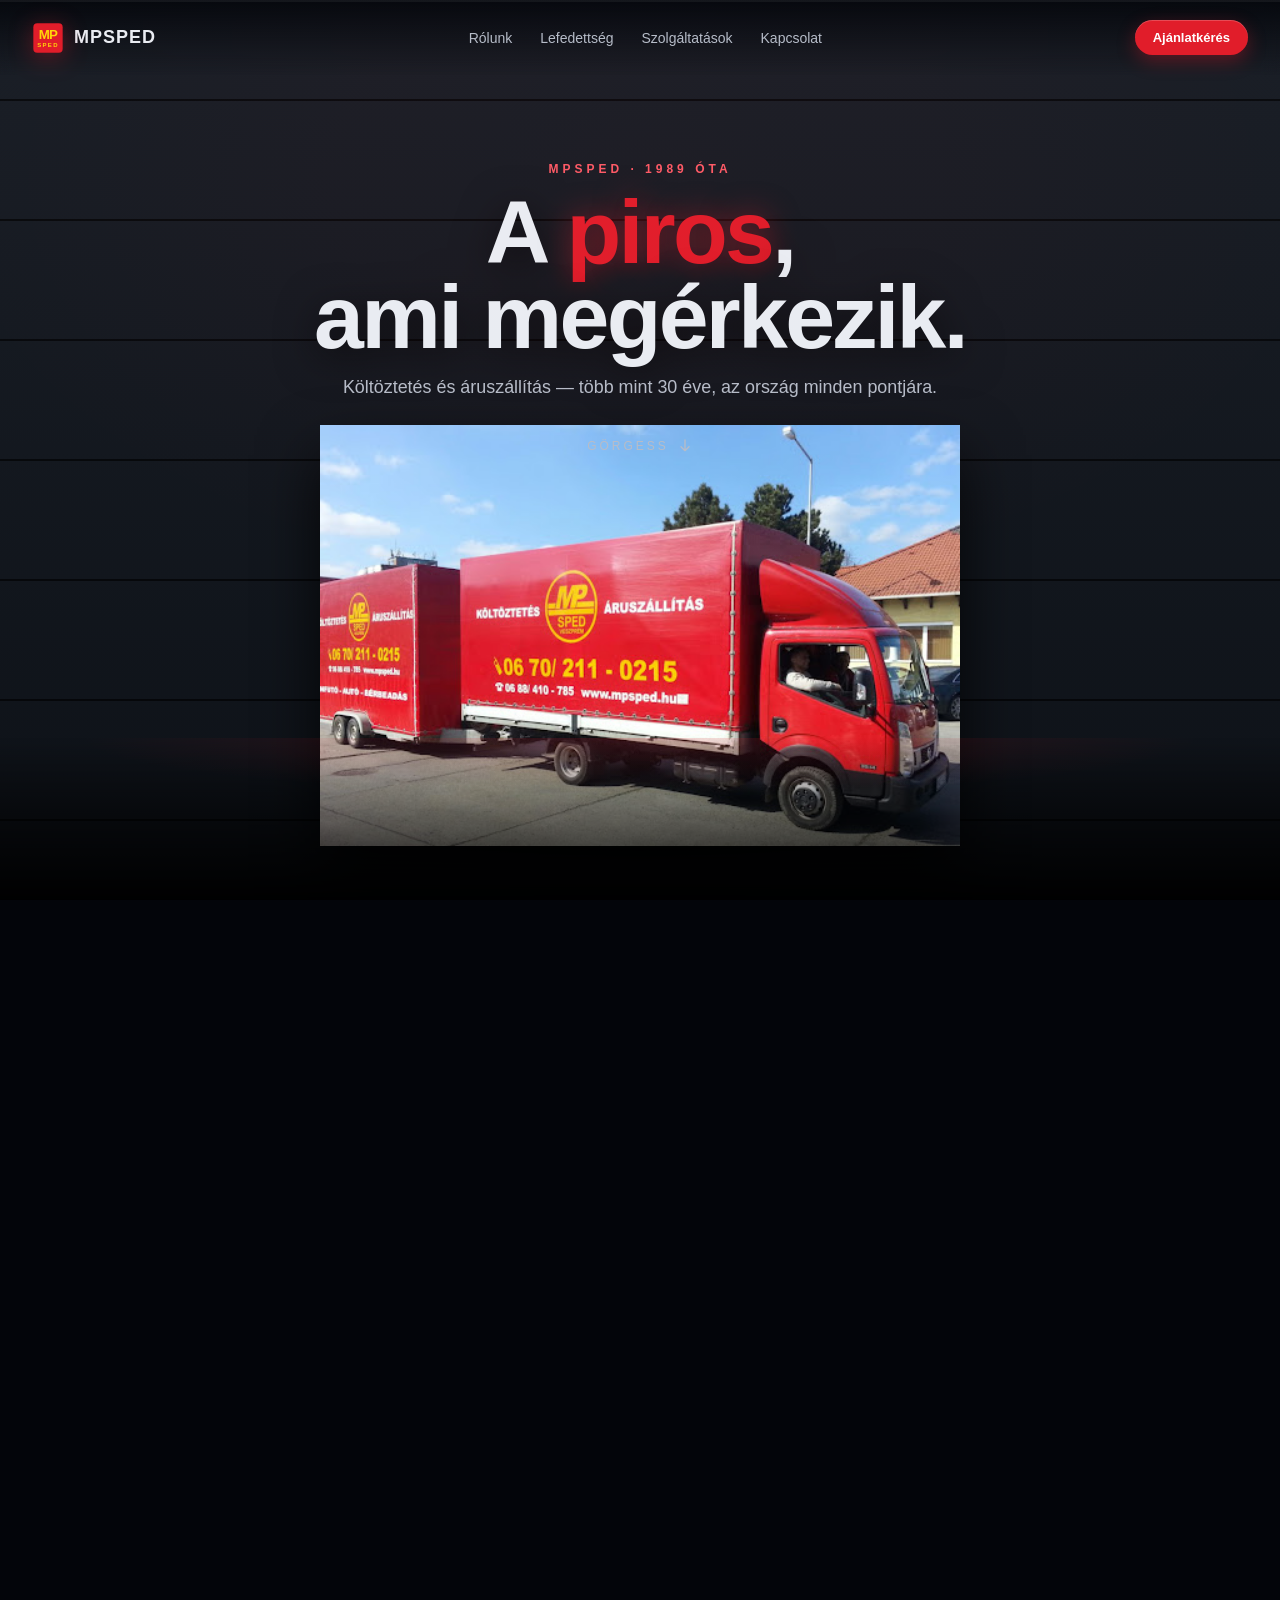
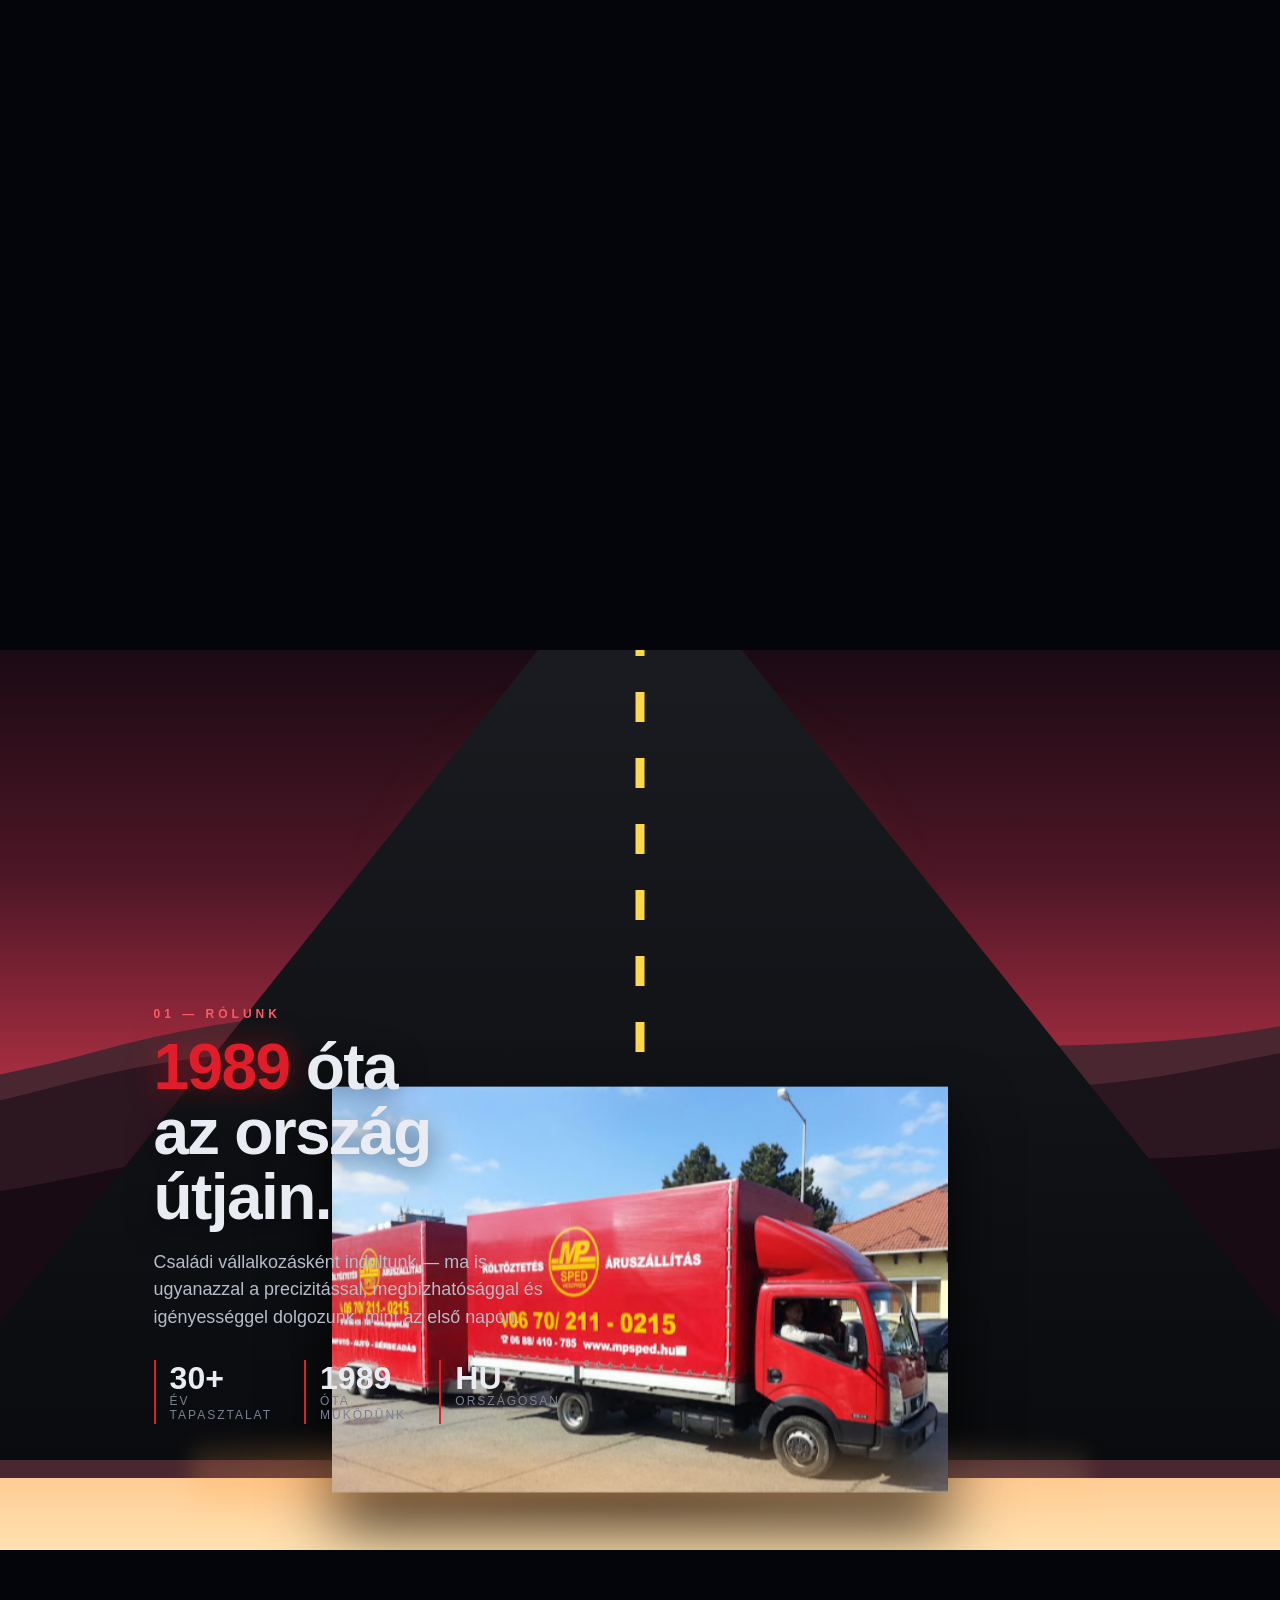
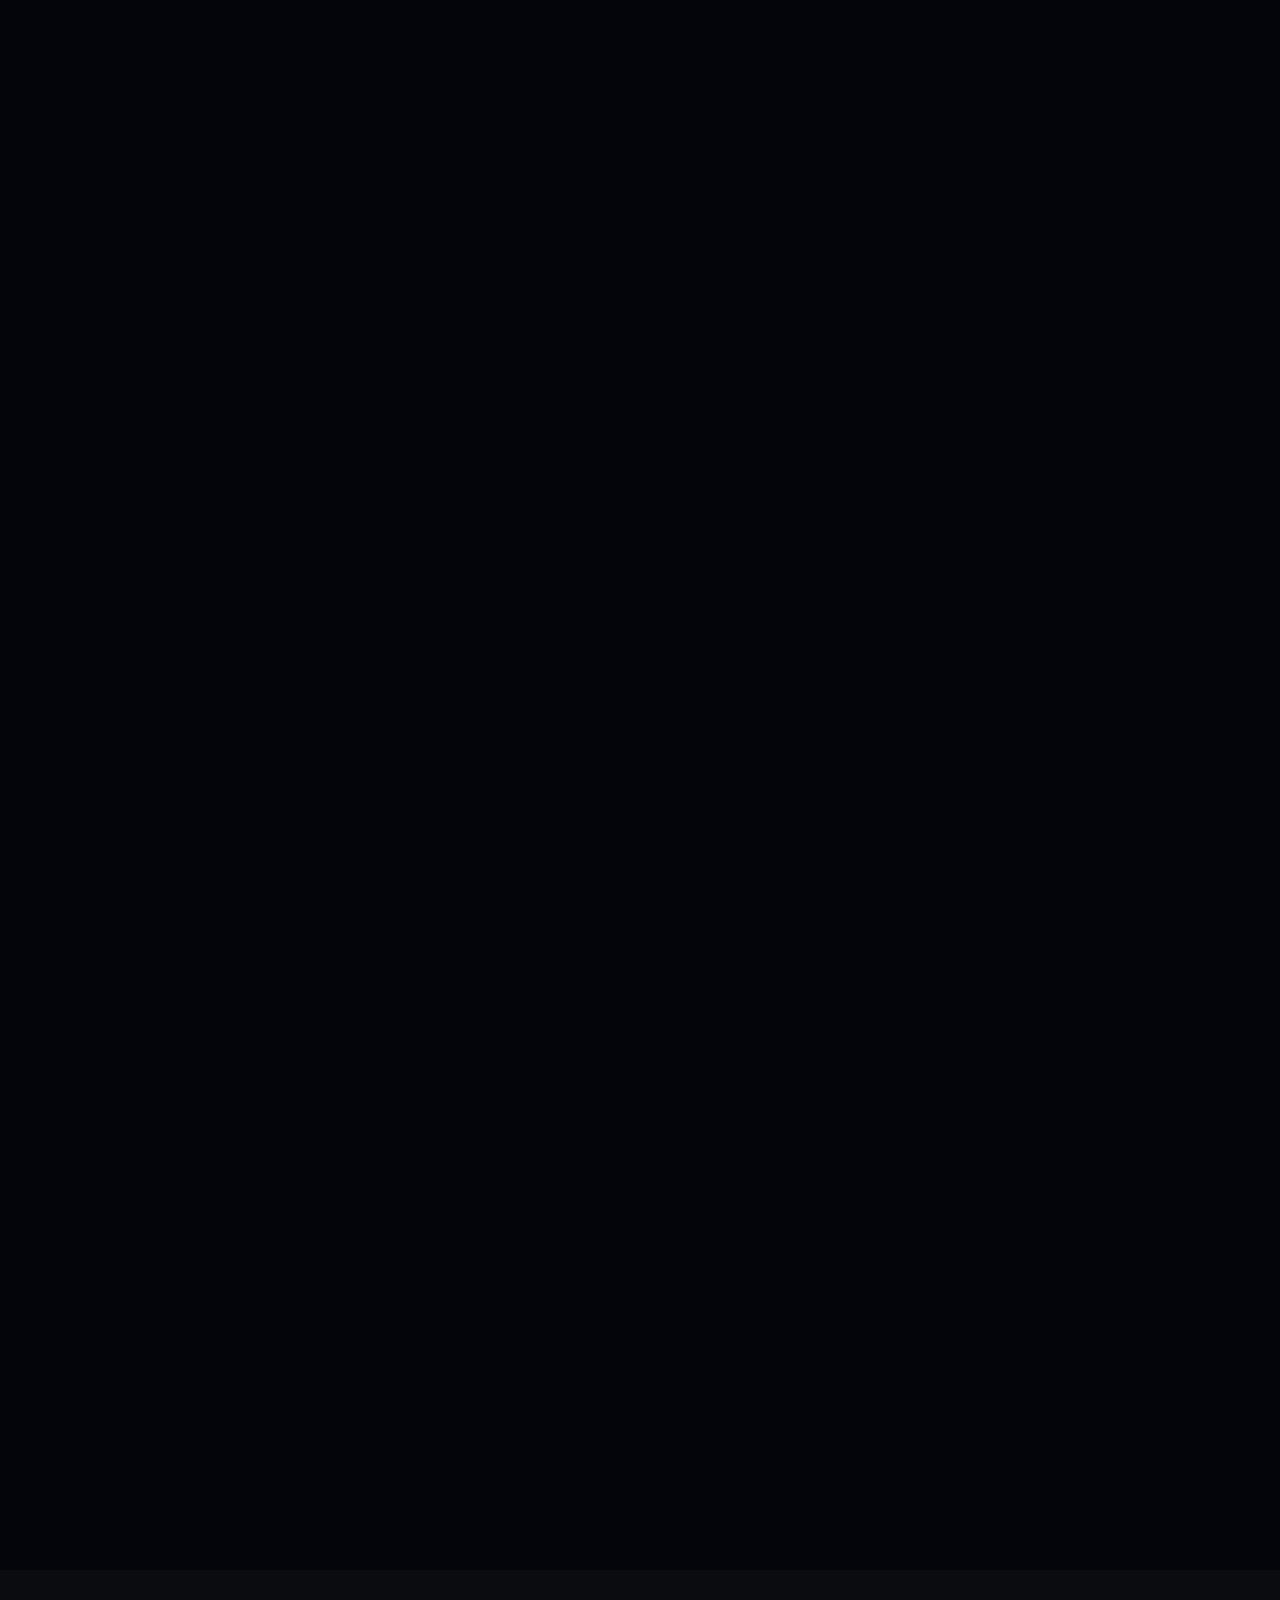
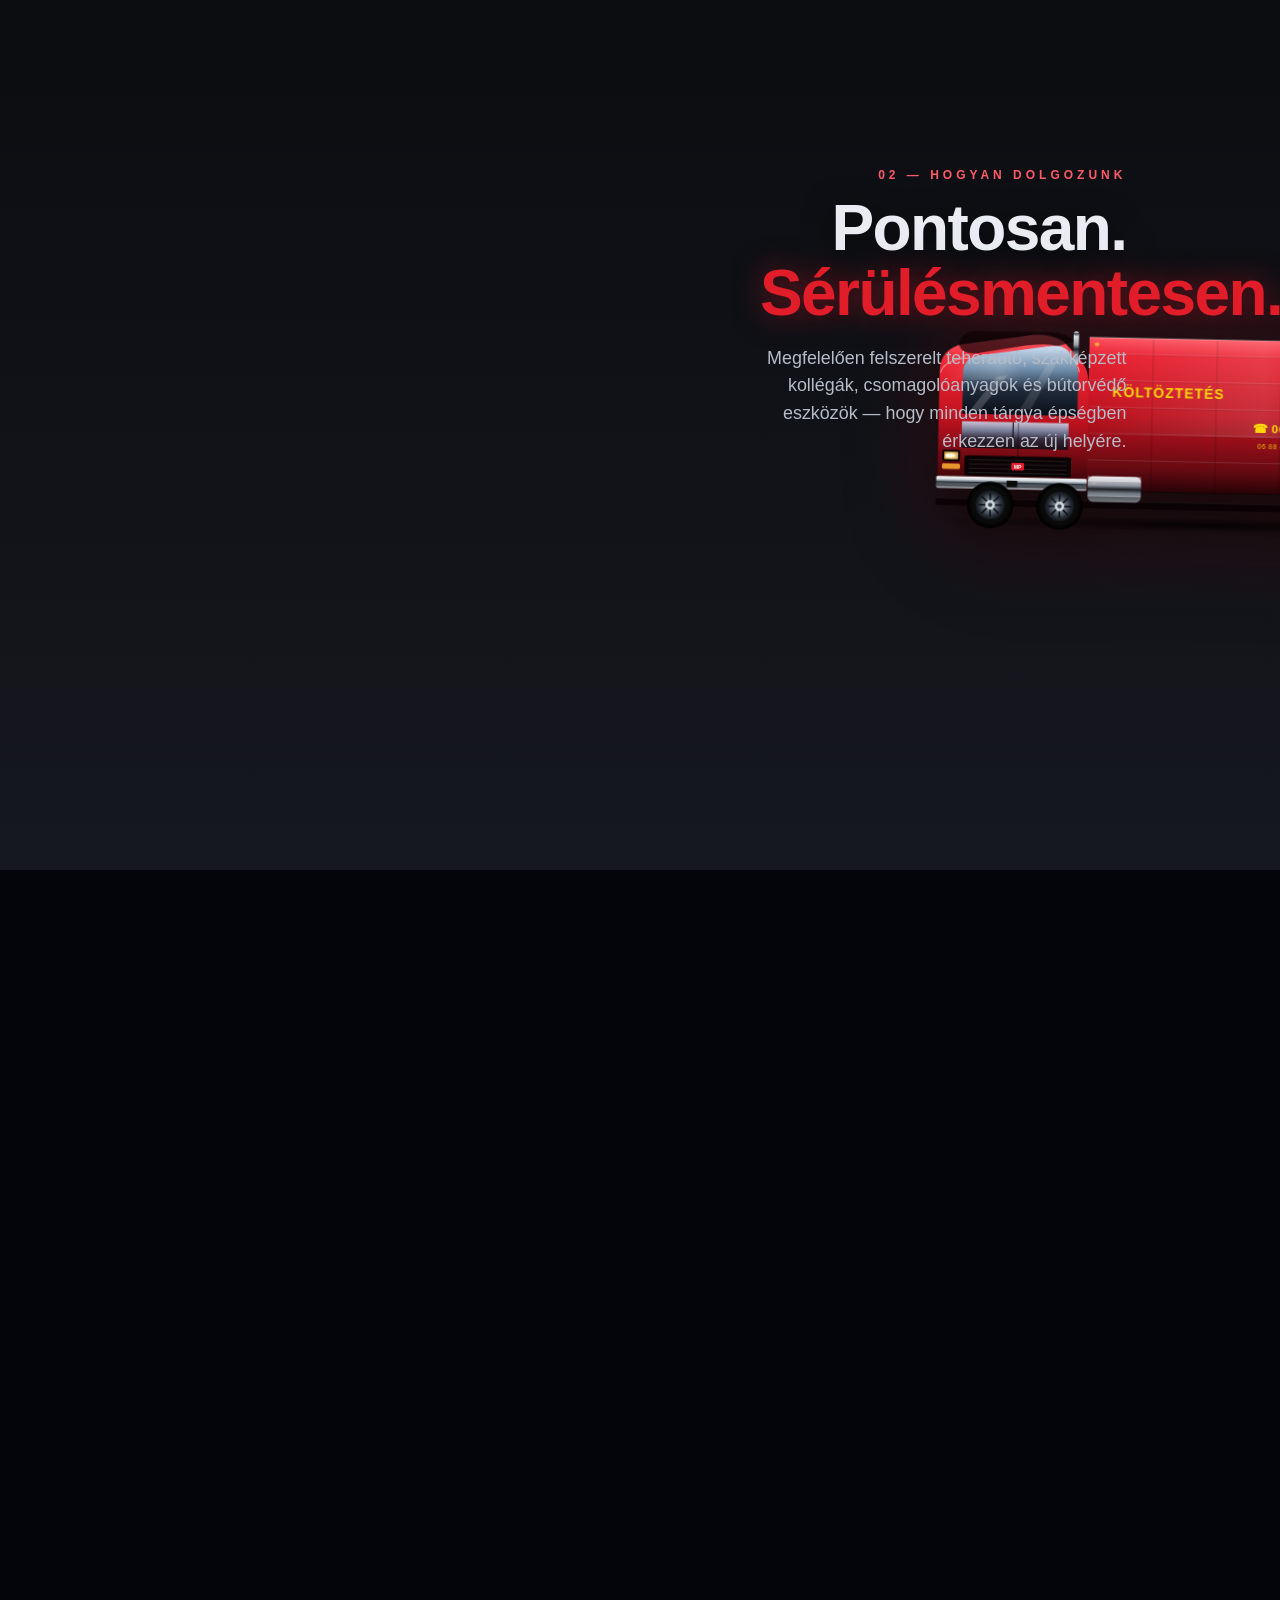
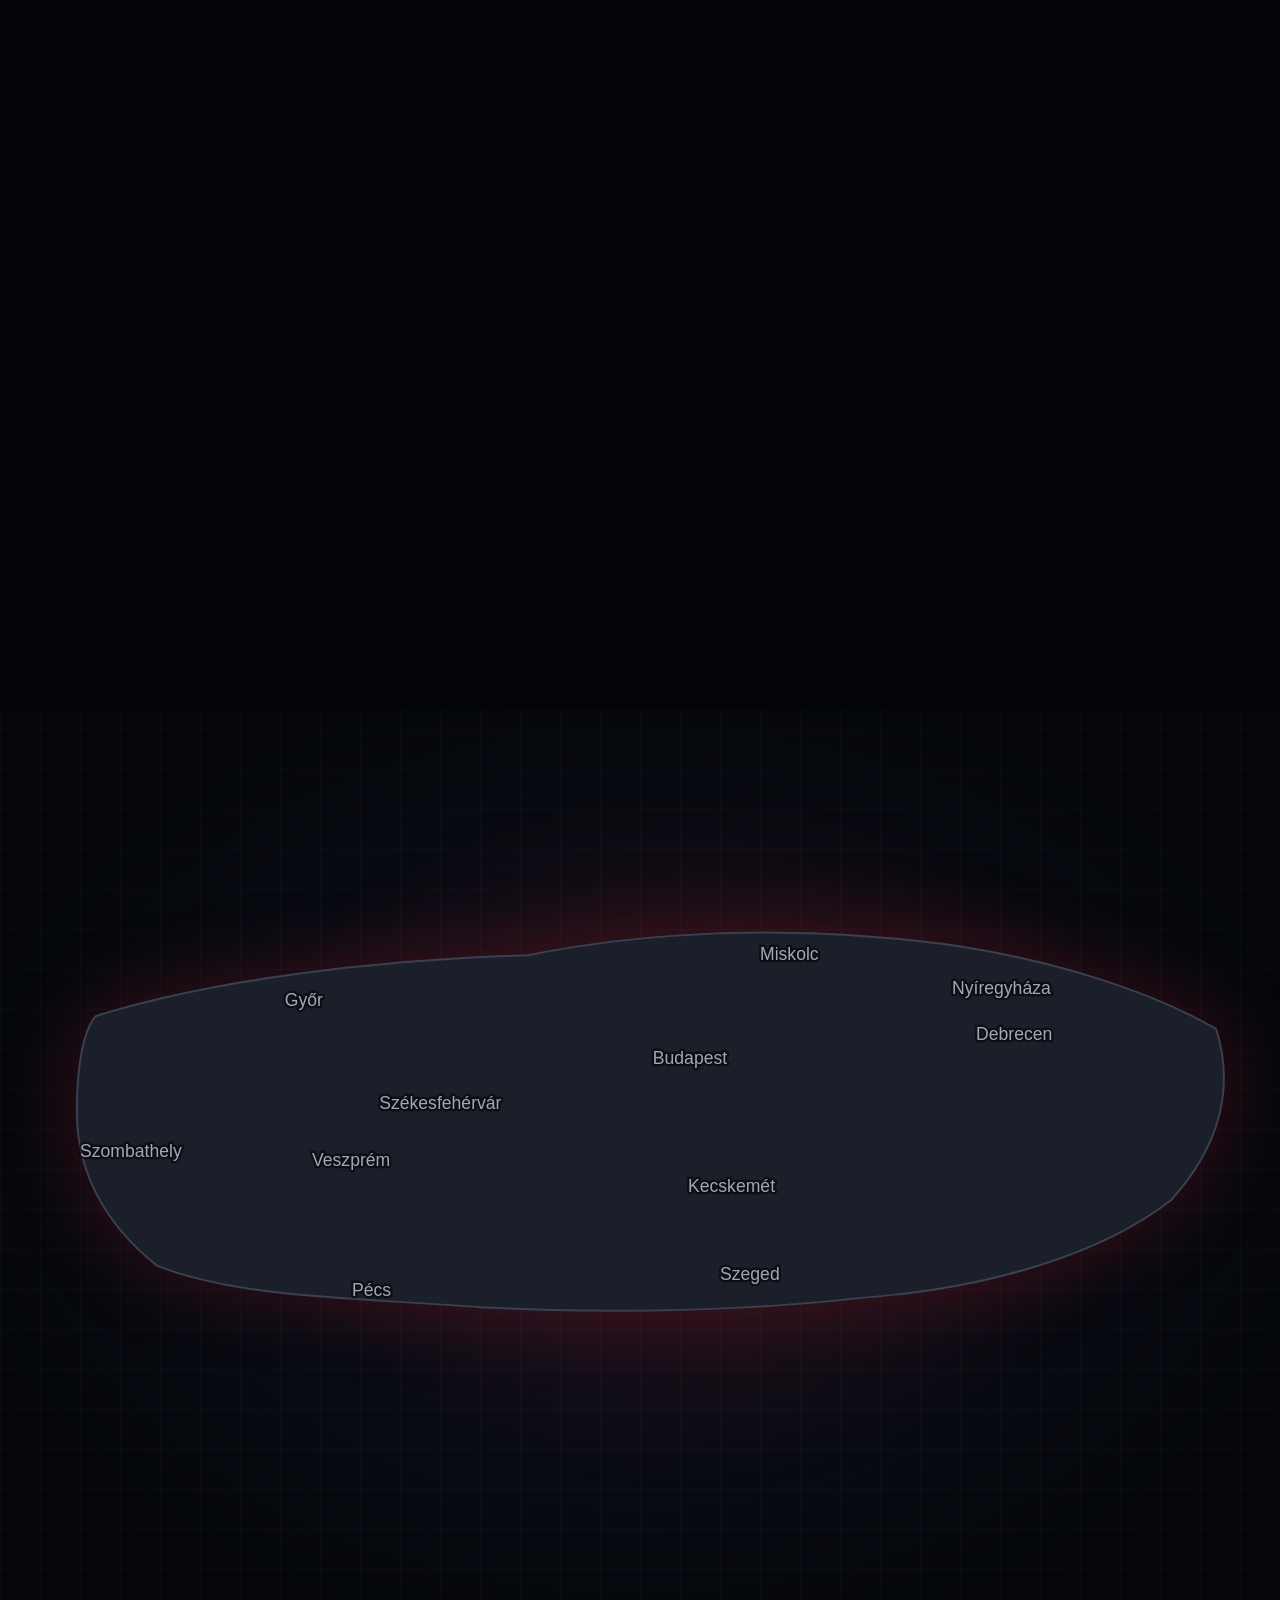
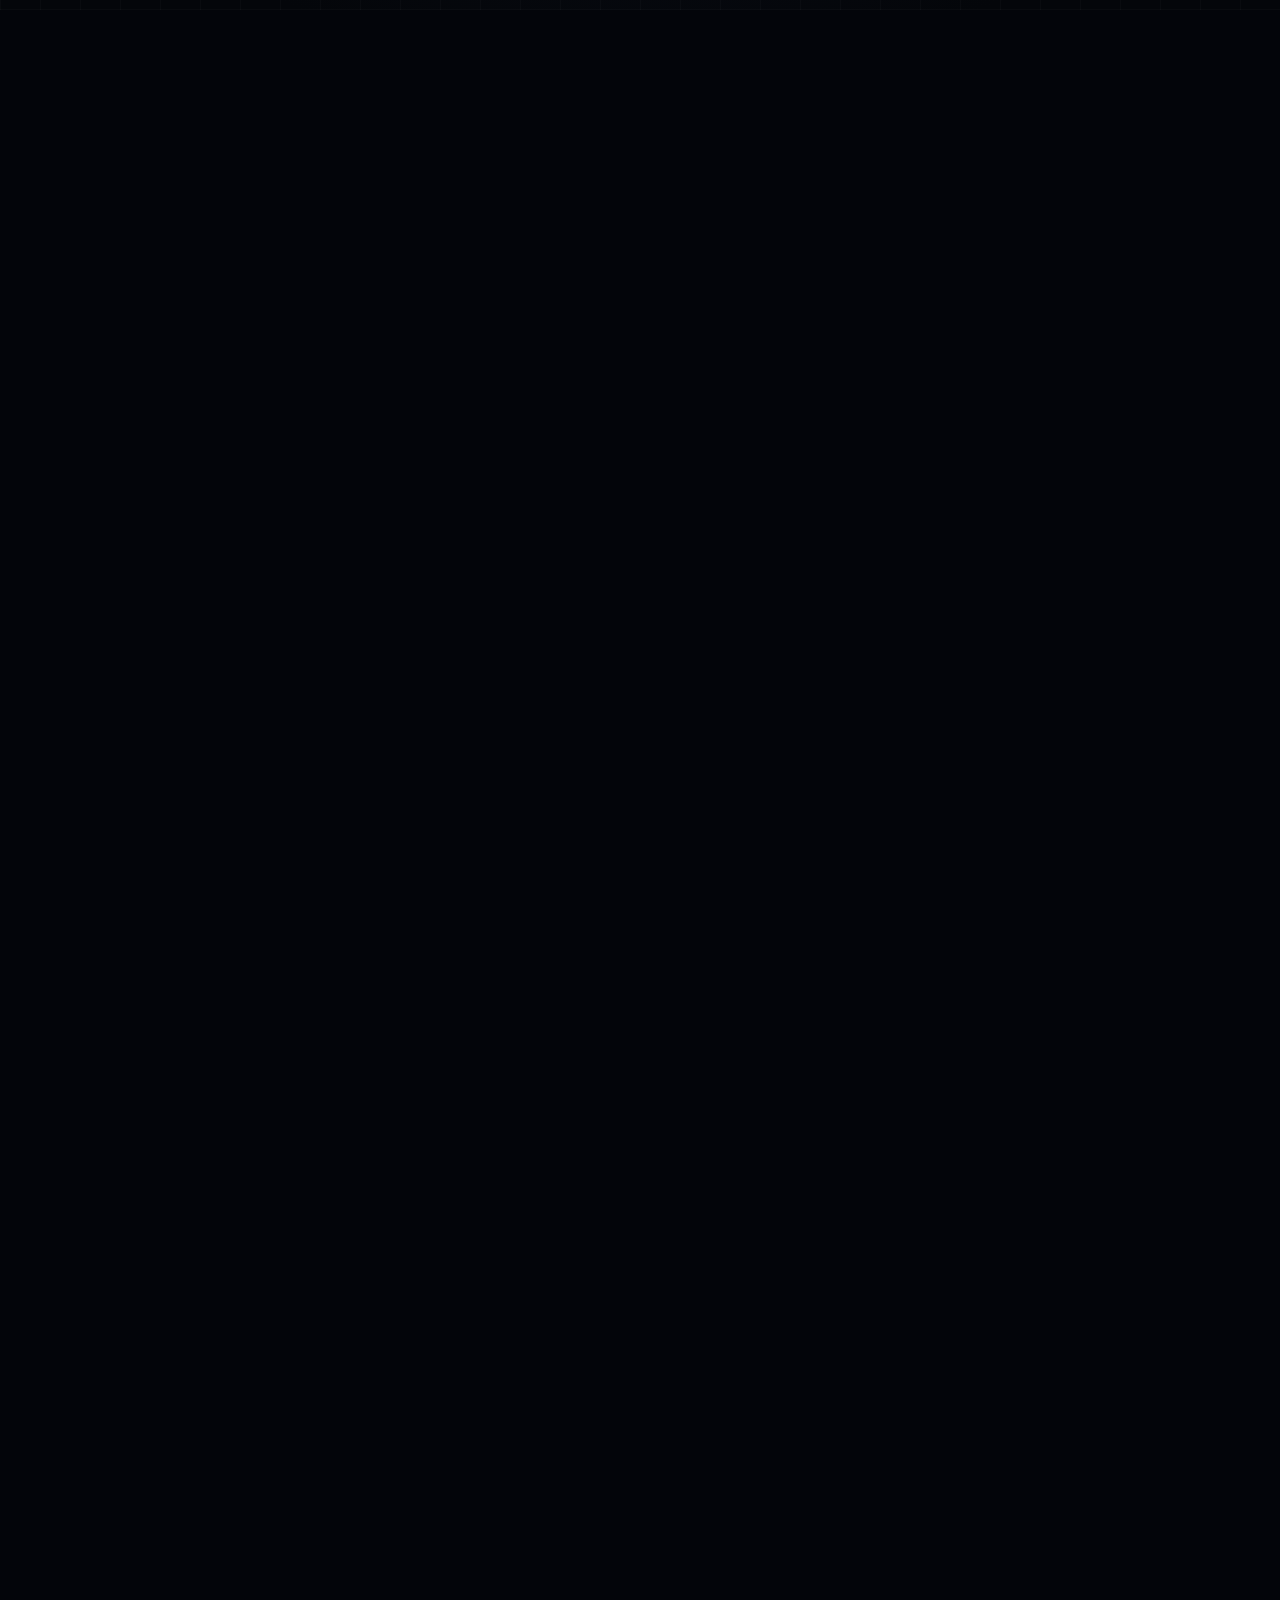
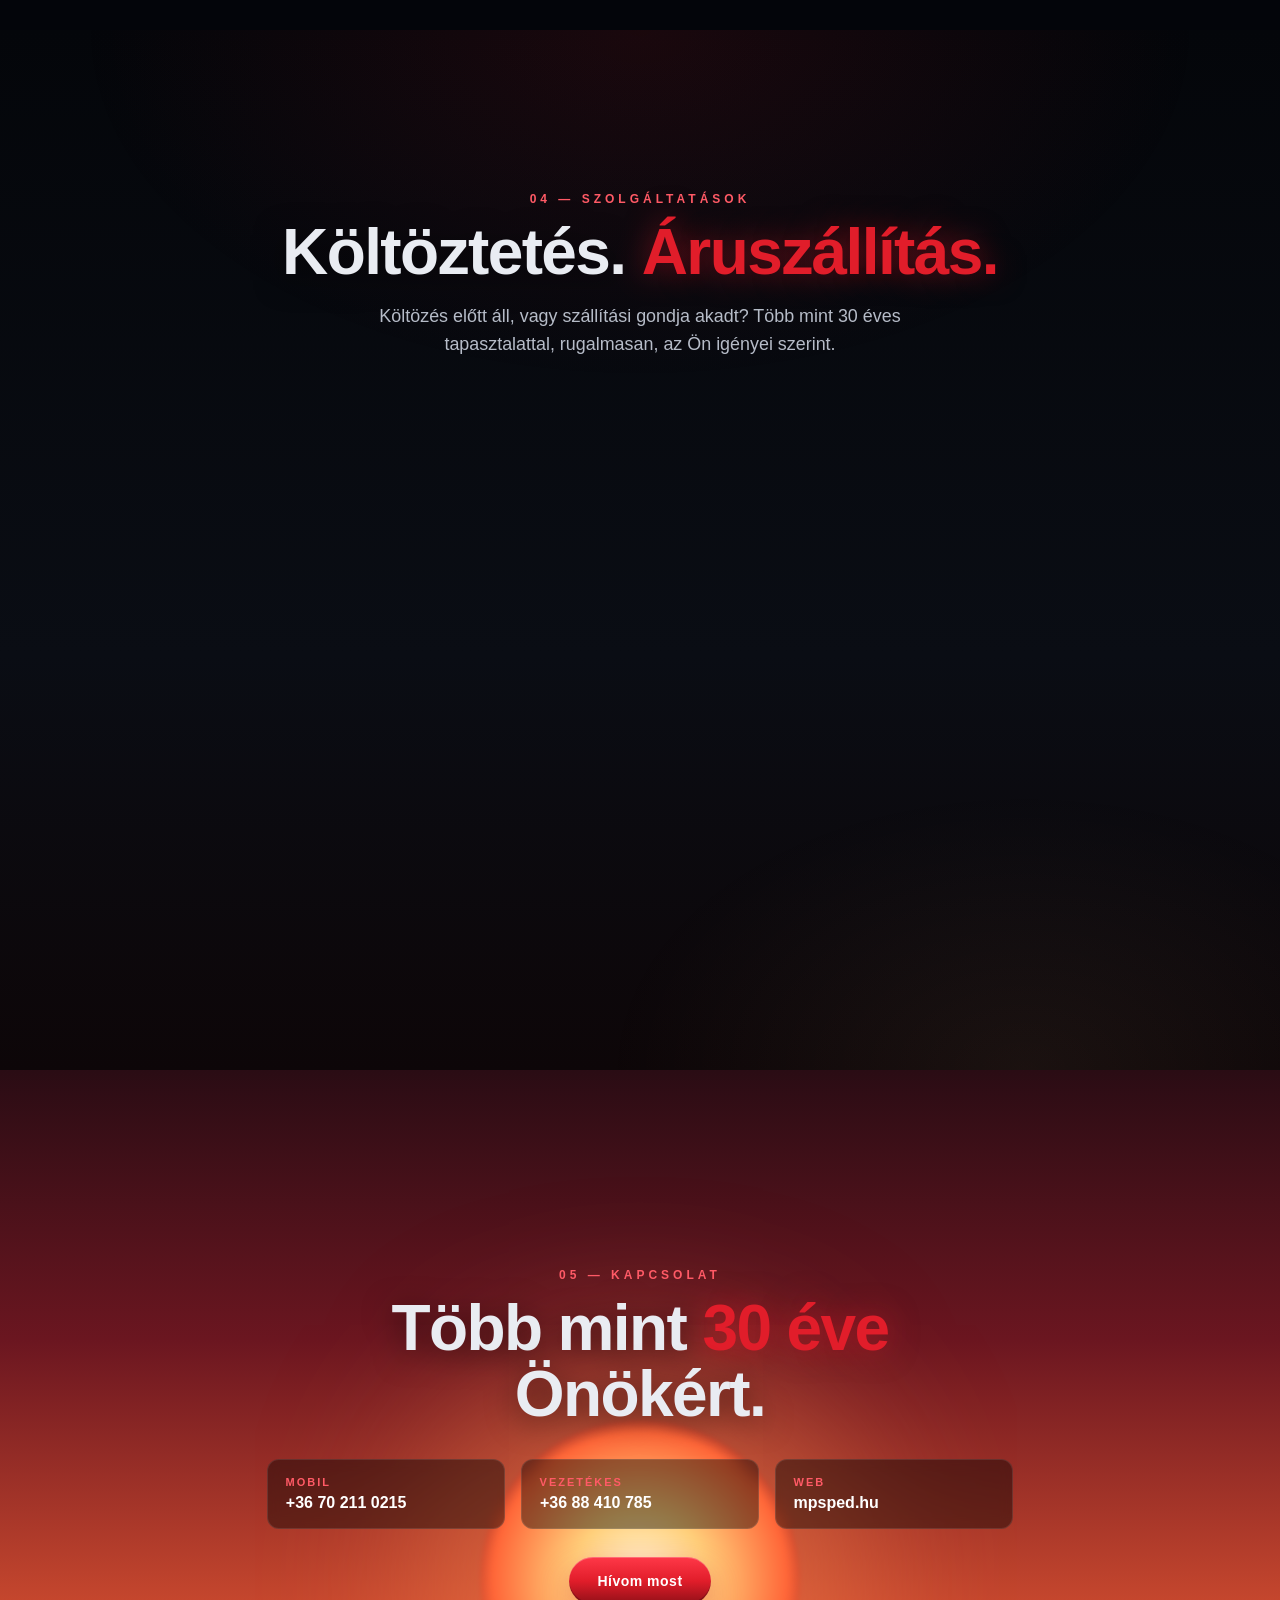
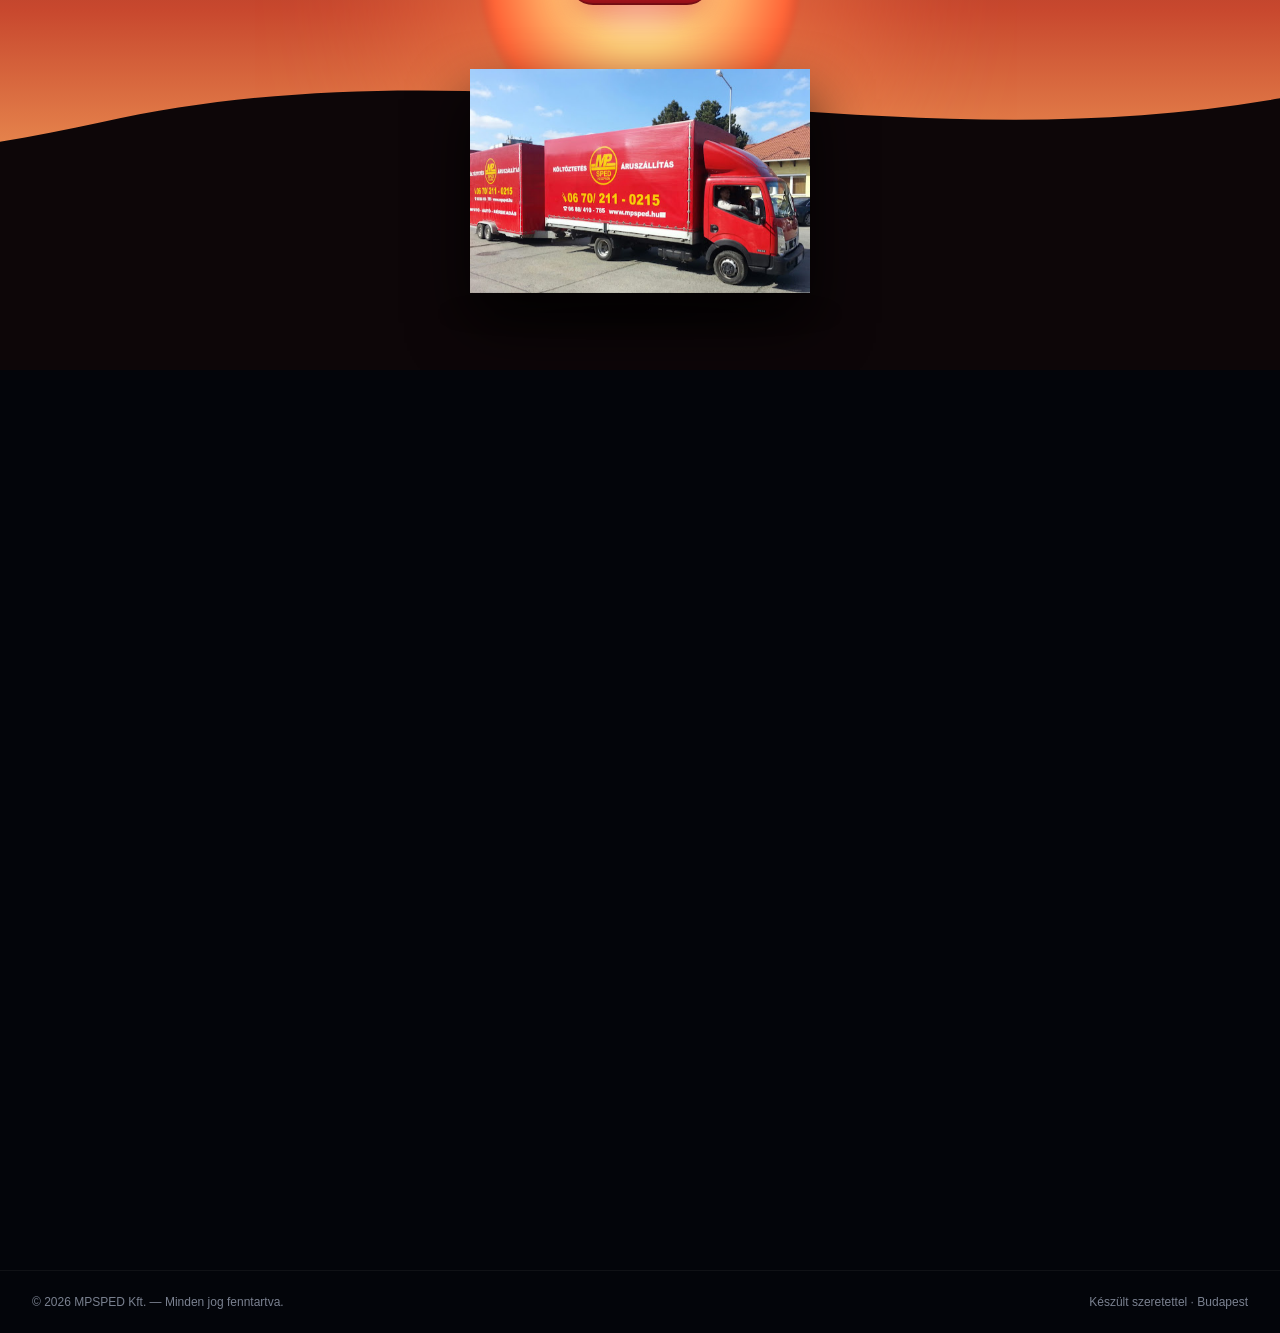
==== commit 804303d6: "Add in-browser photo upload fallback + multi-format loader - JS now tries assets/truck.{png,jpg,jpeg" ====
--- a/index.html
+++ b/index.html
@@ -95,10 +95,9 @@
         <div class="truck-wrap">
           <div class="headlight headlight--l" data-anim="headlight"></div>
           <div class="headlight headlight--r" data-anim="headlight"></div>
-          <!-- Ha az assets/truck.png létezik, azt használja (valós fotó);
-               különben az SVG fallback látszik. A photo-loaded osztályt
-               a JS állítja be sikeres betöltéskor. -->
-          <img class="truck-photo" src="assets/truck.png" alt="MPSPED piros kamion" onload="this.parentElement.classList.add('has-photo')" onerror="this.style.display='none'"/>
+          <!-- JS megpróbálja assets/truck.png, .jpg, .jpeg, .webp sorban
+               és az első sikeresnél azt használja minden jelenetben. -->
+          <img class="truck-photo" alt="MPSPED kamion"/>
           <svg class="truck truck-svg" viewBox="0 0 1200 480" aria-label="MPSPED kamion">
             <use href="#truck-red"/>
           </svg>
@@ -165,7 +164,10 @@
       </div>
 
       <div class="layer layer--truck-road" data-anim="truck-road">
-        <svg class="truck truck--road" viewBox="0 0 1200 480" aria-hidden="true"><use href="#truck-red"/></svg>
+        <div class="truck-wrap truck-wrap--road">
+          <img class="truck-photo truck-photo--road" alt=""/>
+          <svg class="truck truck-svg truck--road" viewBox="0 0 1200 480" aria-hidden="true"><use href="#truck-red"/></svg>
+        </div>
         <div class="truck-shadow truck-shadow--road"></div>
         <div class="dust" data-anim="dust"></div>
       </div>
@@ -371,7 +373,10 @@
         </svg>
       </div>
       <div class="layer layer--truck-arrival" data-anim="truck-arrival">
-        <svg class="truck truck--arrival" viewBox="0 0 1200 480" aria-hidden="true"><use href="#truck-red"/></svg>
+        <div class="truck-wrap truck-wrap--arrival">
+          <img class="truck-photo truck-photo--arrival" alt=""/>
+          <svg class="truck truck-svg truck--arrival" viewBox="0 0 1200 480" aria-hidden="true"><use href="#truck-red"/></svg>
+        </div>
         <div class="truck-shadow truck-shadow--arrival"></div>
       </div>
 
--- a/styles.css
+++ b/styles.css
@@ -275,10 +275,19 @@
   will-change: transform;
 }
 .truck { width: 100%; height: auto; }
-/* Ha az assets/truck.png betöltődik, a fotó váltja a SVG-t */
-.truck-photo { width: 100%; height: auto; display: none; }
+/* Fotó-fallback rendszer: a JS keresi az assets/truck.{png,jpg,...}
+   fájlt és ha találja, a fotó váltja a SVG-t minden jelenetben */
+.truck-photo {
+  width: 100%; height: auto; display: none;
+  object-fit: contain;
+  /* Brutális kivágás nélküli kompozit — a fotót csak megjelenítjük */
+}
 .truck-wrap.has-photo .truck-photo { display: block; }
 .truck-wrap.has-photo .truck-svg    { display: none; }
+
+/* Road és Arrival jelenetekhez különböző méretek a wrappereken */
+.truck-wrap--road    { width: min(560px, 70vw); position: relative; }
+.truck-wrap--arrival { width: min(340px, 42vw); position: relative; }
 
 .headlight {
   position: absolute;
@@ -649,6 +658,51 @@
 }
 
 /* ═══════════════════════════════════════════════════════════════
+   PHOTO UPLOAD FALLBACK
+   Floating control in the bottom-right when no photo file was found
+   ═══════════════════════════════════════════════════════════════ */
+.photo-upload {
+  position: fixed;
+  right: 18px; bottom: 18px;
+  z-index: 200;
+  background: rgba(10,12,18,.85);
+  backdrop-filter: blur(10px);
+  -webkit-backdrop-filter: blur(10px);
+  border: 1px solid rgba(255,255,255,.12);
+  border-radius: 14px;
+  padding: 12px 14px;
+  max-width: 280px;
+  box-shadow: 0 12px 36px rgba(0,0,0,.5);
+  font-size: 12px;
+  color: var(--ink-200);
+}
+.photo-upload label {
+  display: inline-block;
+  cursor: pointer;
+  background: linear-gradient(180deg, #ff3848 0%, var(--red-500) 100%);
+  color: #fff;
+  font-weight: 700;
+  padding: 10px 14px;
+  border-radius: 999px;
+  box-shadow: 0 6px 16px rgba(225,29,42,.4);
+  transition: transform .2s var(--ease-out);
+}
+.photo-upload label:hover { transform: translateY(-1px); }
+.photo-upload input { display: none; }
+.photo-upload p {
+  margin: 8px 0 0;
+  font-size: 11px;
+  color: var(--ink-400);
+}
+.photo-upload code {
+  background: rgba(255,255,255,.06);
+  padding: 1px 6px;
+  border-radius: 4px;
+  font-family: ui-monospace, SFMono-Regular, Menlo, monospace;
+  color: var(--ink-200);
+}
+
+/* ═══════════════════════════════════════════════════════════════
    REDUCED MOTION
    ═══════════════════════════════════════════════════════════════ */
 @media (prefers-reduced-motion: reduce) {
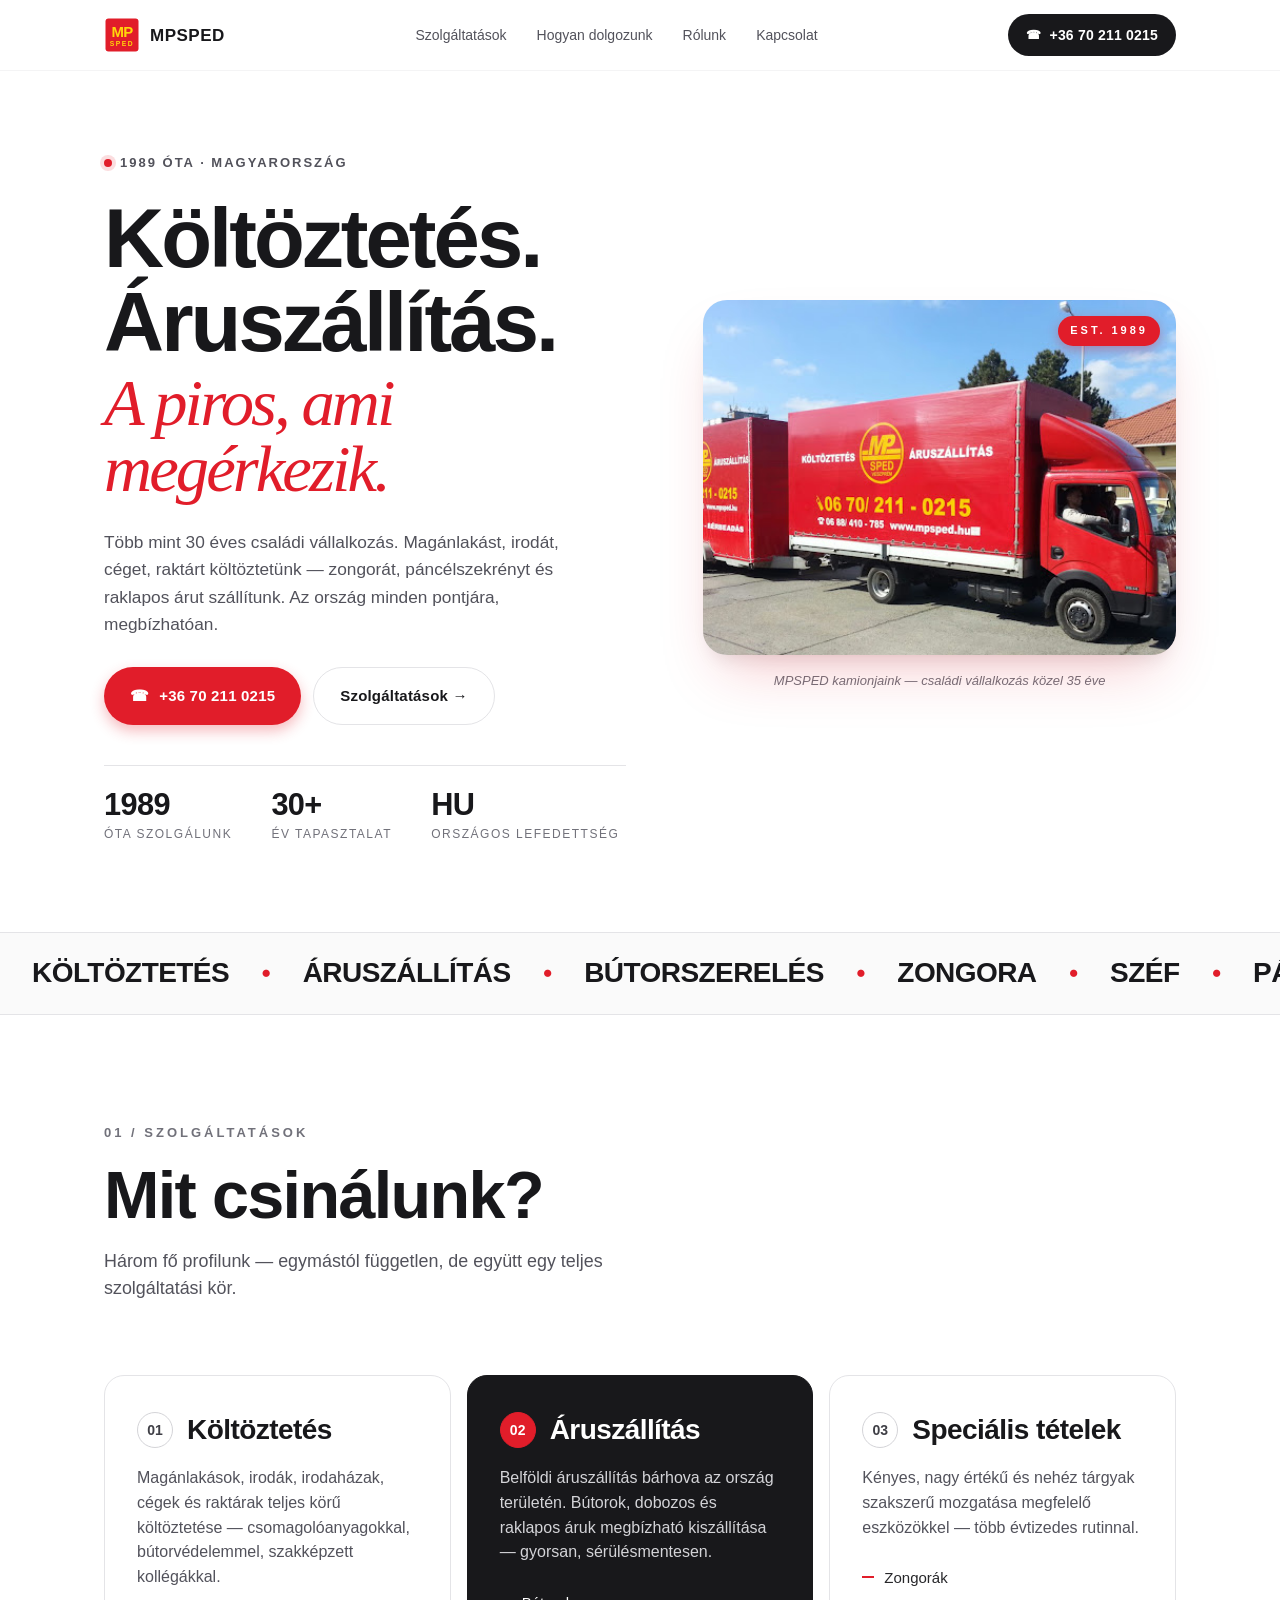
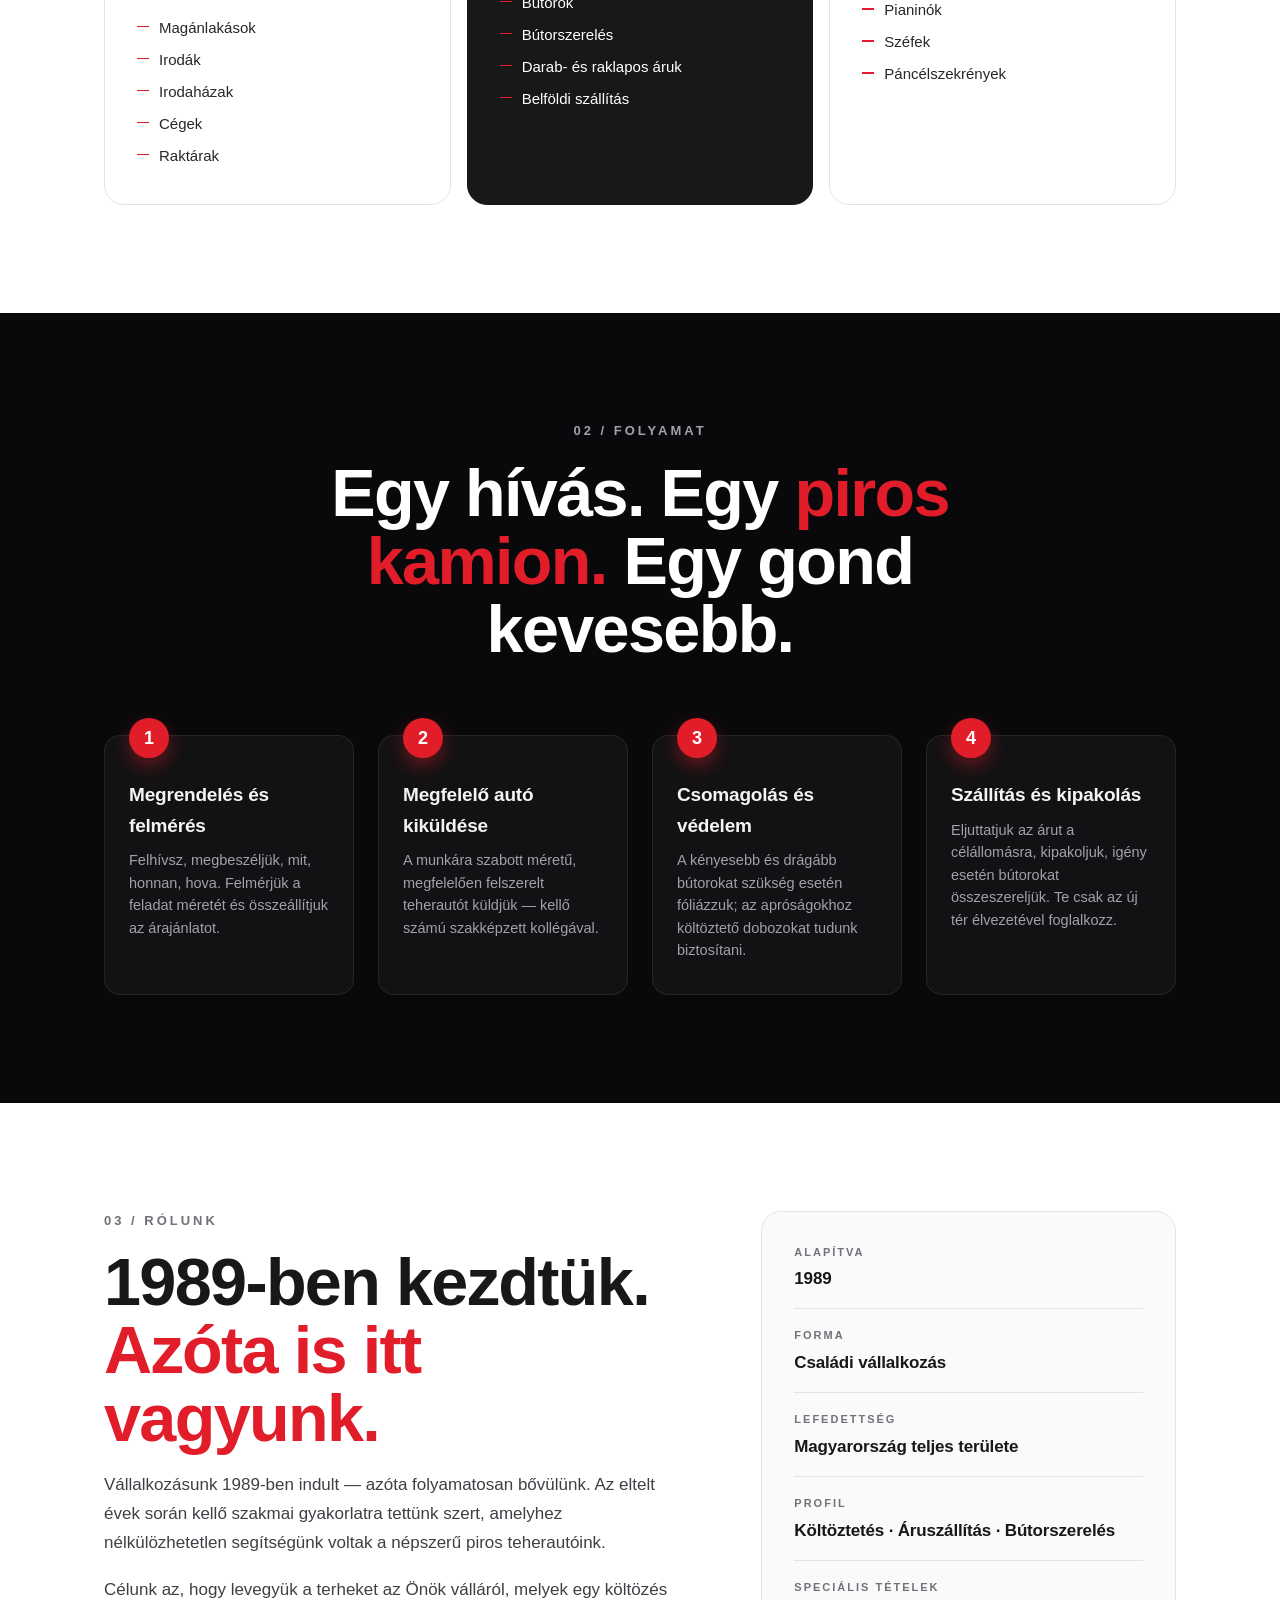
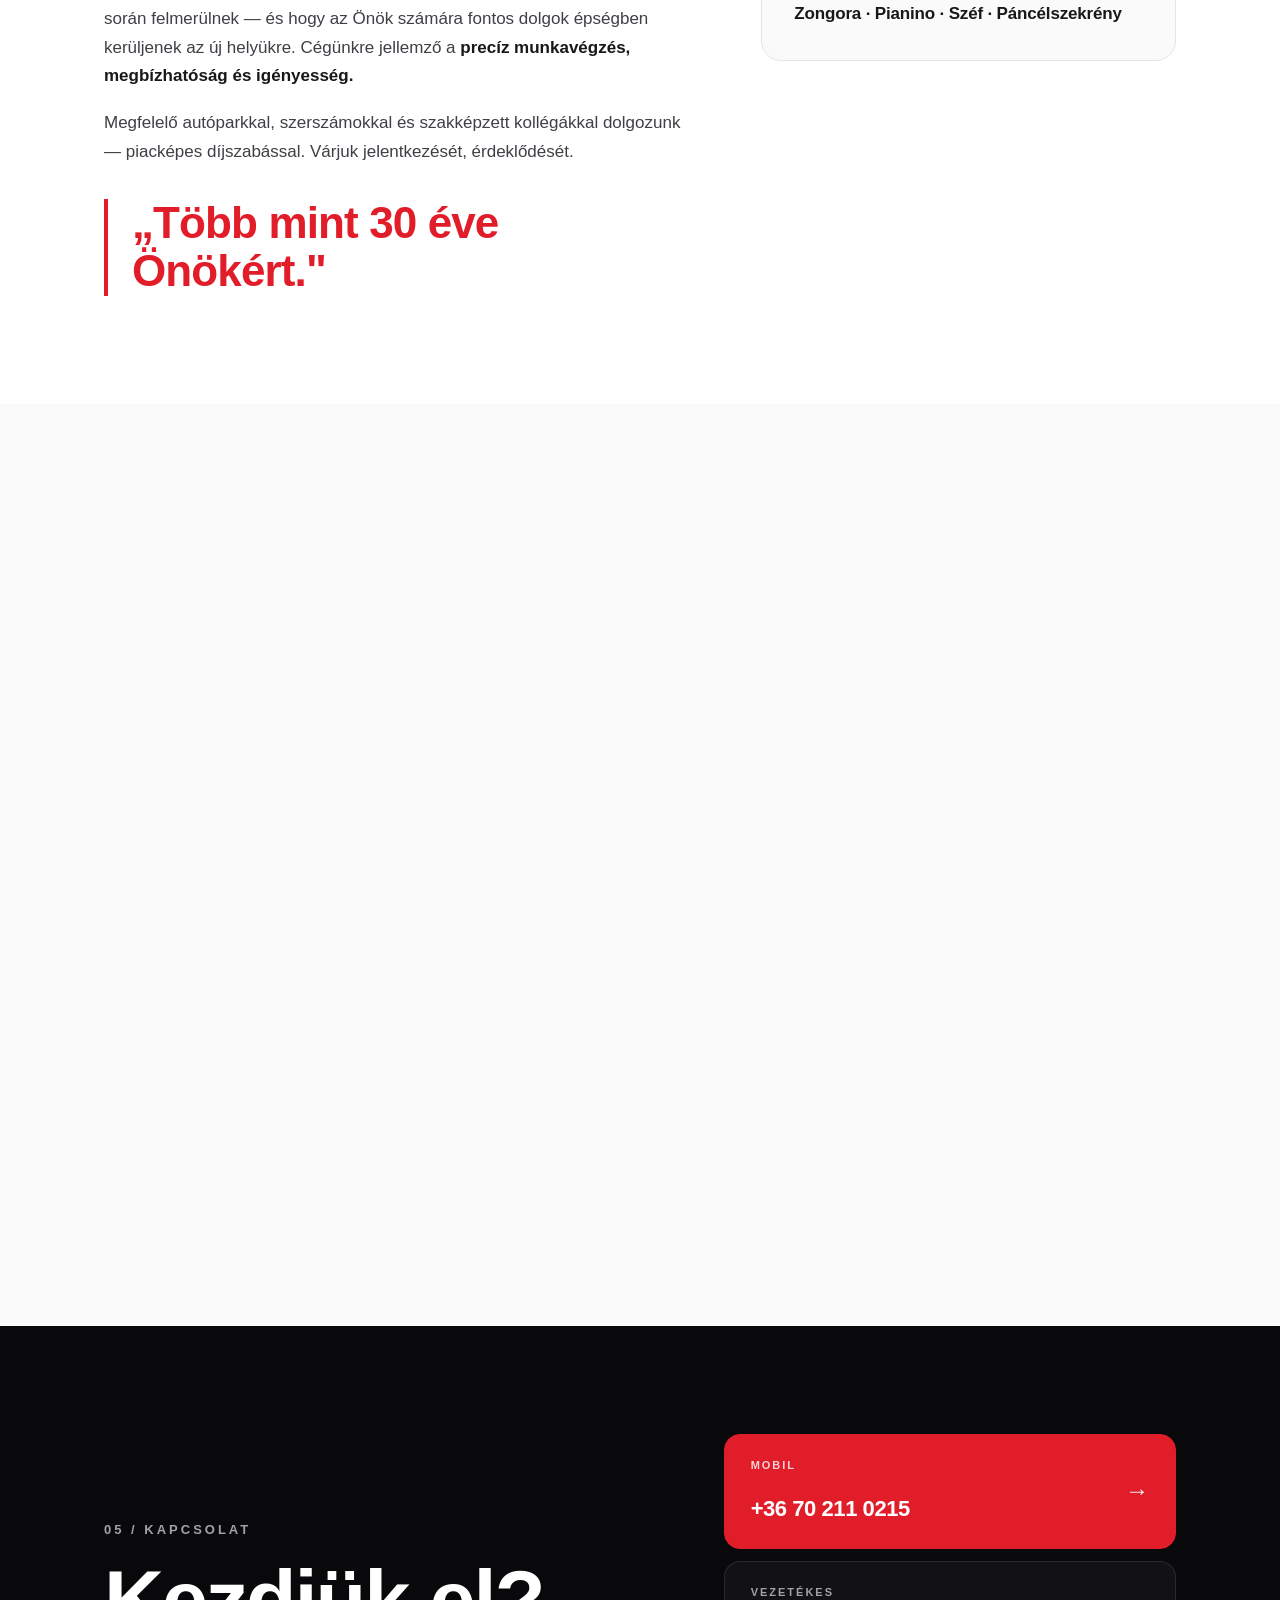
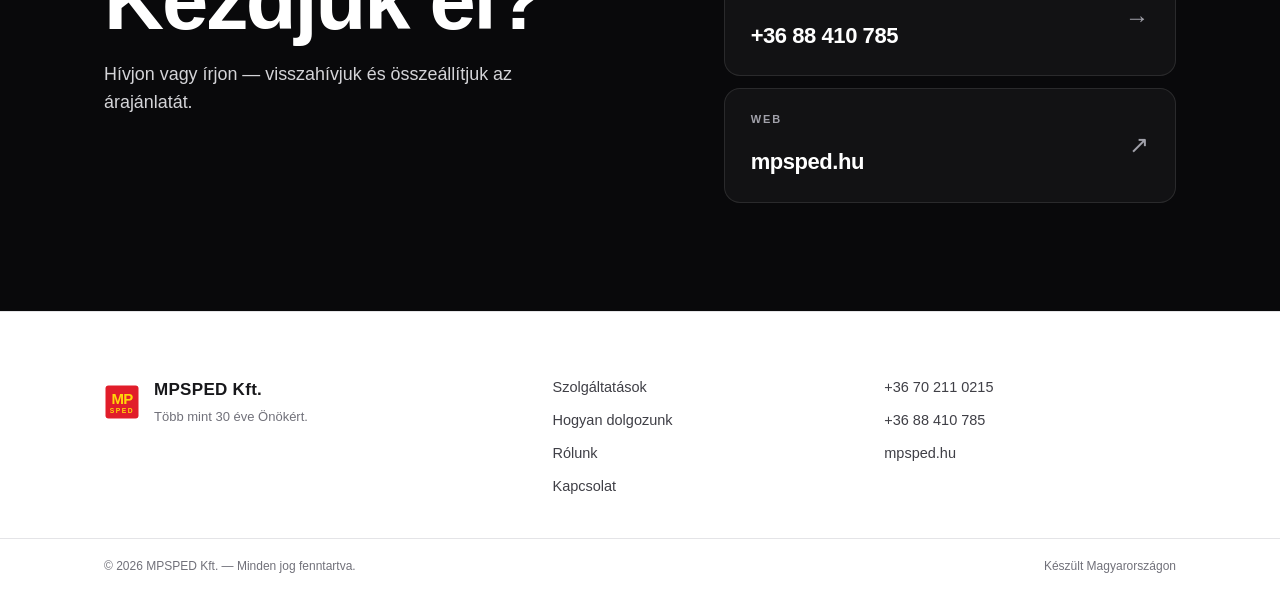
==== commit 4eb796cd: "Redesign as editorial / magazine-style site Drop cinematic scroll-driven approach (needed photoreal " ====
--- a/index.html
+++ b/index.html
@@ -3,422 +3,443 @@
 <head>
 <meta charset="utf-8" />
 <meta name="viewport" content="width=device-width,initial-scale=1" />
-<title>MPSPED — Európa, vörösen szállítva</title>
-<meta name="description" content="MPSPED Kft. — Költöztetés és áruszállítás 1989 óta, az ország minden pontjára. A piros, ami megérkezik." />
+<title>MPSPED — Költöztetés és áruszállítás 1989 óta</title>
+<meta name="description" content="MPSPED Kft. — Költöztetés és áruszállítás 1989 óta, az ország minden pontjára. Magánlakás, iroda, cég, raktár — zongora, széf, raklapos áru." />
 <link rel="stylesheet" href="styles.css" />
 </head>
 <body>
 
-<!-- FIXED NAV -->
+<!-- ═══════ NAV ═══════ -->
 <header class="nav">
-  <a class="brand" href="#top" aria-label="MPSPED kezdőlap">
-    <!-- Logo a tényleges MP SPED jelvény után: piros négyzet, sárga MP -->
-    <svg class="brand-mark" viewBox="0 0 48 48" aria-hidden="true">
-      <rect x="2" y="2" width="44" height="44" rx="6" fill="#E11D2A"/>
-      <text x="24" y="26" text-anchor="middle" font-family="Archivo, Arial, sans-serif" font-weight="900" font-size="20" fill="#FFD60A" letter-spacing="-1">MP</text>
-      <text x="24" y="38" text-anchor="middle" font-family="Archivo, Arial, sans-serif" font-weight="700" font-size="9" fill="#FFD60A" letter-spacing="2">SPED</text>
-    </svg>
-    <span>MPSPED</span>
-  </a>
-  <nav class="nav-links" aria-label="Fő navigáció">
-    <a href="#story">Rólunk</a>
-    <a href="#network">Lefedettség</a>
-    <a href="#services">Szolgáltatások</a>
-    <a href="#contact">Kapcsolat</a>
-  </nav>
-  <a class="nav-cta" href="#contact">Ajánlatkérés</a>
+  <div class="nav-inner">
+    <a class="brand" href="#top" aria-label="MPSPED kezdőlap">
+      <svg class="brand-mark" viewBox="0 0 48 48" aria-hidden="true">
+        <rect x="2" y="2" width="44" height="44" rx="4" fill="#E11D2A"/>
+        <text x="24" y="26" text-anchor="middle" font-family="Archivo, Arial, sans-serif" font-weight="900" font-size="20" fill="#FFD60A" letter-spacing="-1">MP</text>
+        <text x="24" y="38" text-anchor="middle" font-family="Archivo, Arial, sans-serif" font-weight="700" font-size="9" fill="#FFD60A" letter-spacing="2">SPED</text>
+      </svg>
+      <span class="brand-name">MPSPED</span>
+    </a>
+    <nav class="nav-links" aria-label="Fő menü">
+      <a href="#szolgaltatasok">Szolgáltatások</a>
+      <a href="#folyamat">Hogyan dolgozunk</a>
+      <a href="#rolunk">Rólunk</a>
+      <a href="#kapcsolat">Kapcsolat</a>
+    </nav>
+    <a class="nav-cta" href="tel:+36702110215">
+      <span class="nav-cta-icon" aria-hidden="true">☎</span>
+      <span class="nav-cta-text">+36 70 211 0215</span>
+    </a>
+  </div>
 </header>
 
-<!-- SCROLL PROGRESS -->
-<div class="progress" aria-hidden="true"><span class="progress-bar"></span></div>
-
-<!-- AMBIENT FOG (global) -->
-<div class="fog" aria-hidden="true"></div>
-
 <main id="top">
 
-  <!-- ════════════════════════════════════════════════════════════════
-       SCENE 1 — DEPOT
-       Sticky stage inside a 250vh container.
-       ════════════════════════════════════════════════════════════════ -->
-  <section class="scene-wrap" data-scene="depot" style="--length: 250vh;" aria-label="A kapuk kinyílnak">
-    <div class="stage scene--depot">
-
-      <div class="layer layer--depot-wall">
-        <svg viewBox="0 0 1600 900" preserveAspectRatio="xMidYMid slice">
+  <!-- ═══════════════════════════════════════════════════════════
+       HERO
+       Aszimmetrikus editorial — bal: tipográfia, jobb: fotó
+       ═══════════════════════════════════════════════════════════ -->
+  <section class="hero">
+    <div class="hero-grid">
+      <div class="hero-text">
+        <p class="eyebrow"><span class="dot"></span>1989 óta · Magyarország</p>
+        <h1 class="hero-title">
+          Költöztetés.<br/>
+          Áruszállítás.<br/>
+          <span class="accent">A piros, ami megérkezik.</span>
+        </h1>
+        <p class="hero-lede">
+          Több mint 30 éves családi vállalkozás. Magánlakást,
+          irodát, céget, raktárt költöztetünk — zongorát,
+          páncélszekrényt és raklapos árut szállítunk.
+          Az ország minden pontjára, megbízhatóan.
+        </p>
+        <div class="hero-cta-row">
+          <a class="btn btn--primary" href="tel:+36702110215">
+            <span aria-hidden="true">☎</span> +36 70 211 0215
+          </a>
+          <a class="btn btn--ghost" href="#szolgaltatasok">
+            Szolgáltatások →
+          </a>
+        </div>
+        <ul class="hero-stats">
+          <li>
+            <strong>1989</strong>
+            <span>óta szolgálunk</span>
+          </li>
+          <li>
+            <strong>30+</strong>
+            <span>év tapasztalat</span>
+          </li>
+          <li>
+            <strong>HU</strong>
+            <span>országos lefedettség</span>
+          </li>
+        </ul>
+      </div>
+
+      <div class="hero-visual">
+        <div class="hero-photo-frame">
+          <!-- A user fotója; ha hiányzik, finom piros gradient placeholder. -->
+          <img class="hero-photo" alt="MPSPED piros kamion"/>
+          <div class="hero-photo-fallback" aria-hidden="true">
+            <svg viewBox="0 0 1200 480" preserveAspectRatio="xMidYMid meet">
+              <use href="#truck-red"/>
+            </svg>
+          </div>
+        </div>
+        <p class="hero-photo-caption">
+          MPSPED kamionjaink — családi vállalkozás közel 35 éve
+        </p>
+      </div>
+    </div>
+
+    <div class="hero-marquee" aria-hidden="true">
+      <div class="marquee-track">
+        <span>KÖLTÖZTETÉS</span><i>●</i>
+        <span>ÁRUSZÁLLÍTÁS</span><i>●</i>
+        <span>BÚTORSZERELÉS</span><i>●</i>
+        <span>ZONGORA</span><i>●</i>
+        <span>SZÉF</span><i>●</i>
+        <span>PÁNCÉLSZEKRÉNY</span><i>●</i>
+        <span>RAKLAPOS ÁRU</span><i>●</i>
+        <span>1989 ÓTA</span><i>●</i>
+        <!-- duplicated for seamless loop -->
+        <span>KÖLTÖZTETÉS</span><i>●</i>
+        <span>ÁRUSZÁLLÍTÁS</span><i>●</i>
+        <span>BÚTORSZERELÉS</span><i>●</i>
+        <span>ZONGORA</span><i>●</i>
+        <span>SZÉF</span><i>●</i>
+        <span>PÁNCÉLSZEKRÉNY</span><i>●</i>
+        <span>RAKLAPOS ÁRU</span><i>●</i>
+        <span>1989 ÓTA</span><i>●</i>
+      </div>
+    </div>
+  </section>
+
+
+  <!-- ═══════════════════════════════════════════════════════════
+       SZOLGÁLTATÁSOK
+       ═══════════════════════════════════════════════════════════ -->
+  <section class="section section--services" id="szolgaltatasok">
+    <div class="container">
+      <header class="section-head">
+        <p class="section-num">01 / Szolgáltatások</p>
+        <h2 class="section-title">
+          Mit csinálunk?
+        </h2>
+        <p class="section-sub">
+          Három fő profilunk — egymástól független, de együtt
+          egy teljes szolgáltatási kör.
+        </p>
+      </header>
+
+      <div class="services">
+        <!-- Költöztetés -->
+        <article class="service">
+          <div class="service-head">
+            <span class="service-num">01</span>
+            <h3 class="service-title">Költöztetés</h3>
+          </div>
+          <p class="service-desc">
+            Magánlakások, irodák, irodaházak, cégek és raktárak teljes
+            körű költöztetése — csomagolóanyagokkal, bútorvédelemmel,
+            szakképzett kollégákkal.
+          </p>
+          <ul class="service-list">
+            <li>Magánlakások</li>
+            <li>Irodák</li>
+            <li>Irodaházak</li>
+            <li>Cégek</li>
+            <li>Raktárak</li>
+          </ul>
+        </article>
+
+        <!-- Áruszállítás -->
+        <article class="service service--feature">
+          <div class="service-head">
+            <span class="service-num">02</span>
+            <h3 class="service-title">Áruszállítás</h3>
+          </div>
+          <p class="service-desc">
+            Belföldi áruszállítás bárhova az ország területén.
+            Bútorok, dobozos és raklapos áruk megbízható kiszállítása —
+            gyorsan, sérülésmentesen.
+          </p>
+          <ul class="service-list">
+            <li>Bútorok</li>
+            <li>Bútorszerelés</li>
+            <li>Darab- és raklapos áruk</li>
+            <li>Belföldi szállítás</li>
+          </ul>
+        </article>
+
+        <!-- Speciális tételek -->
+        <article class="service">
+          <div class="service-head">
+            <span class="service-num">03</span>
+            <h3 class="service-title">Speciális tételek</h3>
+          </div>
+          <p class="service-desc">
+            Kényes, nagy értékű és nehéz tárgyak szakszerű mozgatása
+            megfelelő eszközökkel — több évtizedes rutinnal.
+          </p>
+          <ul class="service-list">
+            <li>Zongorák</li>
+            <li>Pianinók</li>
+            <li>Széfek</li>
+            <li>Páncélszekrények</li>
+          </ul>
+        </article>
+      </div>
+    </div>
+  </section>
+
+
+  <!-- ═══════════════════════════════════════════════════════════
+       HOGYAN DOLGOZUNK
+       ═══════════════════════════════════════════════════════════ -->
+  <section class="section section--process section--dark" id="folyamat">
+    <div class="container">
+      <header class="section-head section-head--center">
+        <p class="section-num">02 / Folyamat</p>
+        <h2 class="section-title">
+          Egy hívás. Egy <span class="accent">piros kamion.</span> Egy gond kevesebb.
+        </h2>
+      </header>
+
+      <ol class="process">
+        <li class="process-step">
+          <span class="process-num">1</span>
+          <h3>Megrendelés és felmérés</h3>
+          <p>Felhívsz, megbeszéljük, mit, honnan, hova. Felmérjük a feladat méretét és összeállítjuk az árajánlatot.</p>
+        </li>
+        <li class="process-step">
+          <span class="process-num">2</span>
+          <h3>Megfelelő autó kiküldése</h3>
+          <p>A munkára szabott méretű, megfelelően felszerelt teherautót küldjük — kellő számú szakképzett kollégával.</p>
+        </li>
+        <li class="process-step">
+          <span class="process-num">3</span>
+          <h3>Csomagolás és védelem</h3>
+          <p>A kényesebb és drágább bútorokat szükség esetén fóliázzuk; az apróságokhoz költöztető dobozokat tudunk biztosítani.</p>
+        </li>
+        <li class="process-step">
+          <span class="process-num">4</span>
+          <h3>Szállítás és kipakolás</h3>
+          <p>Eljuttatjuk az árut a célállomásra, kipakoljuk, igény esetén bútorokat összeszereljük. Te csak az új tér élvezetével foglalkozz.</p>
+        </li>
+      </ol>
+    </div>
+  </section>
+
+
+  <!-- ═══════════════════════════════════════════════════════════
+       RÓLUNK / STORY
+       ═══════════════════════════════════════════════════════════ -->
+  <section class="section section--story" id="rolunk">
+    <div class="container">
+      <div class="story-grid">
+        <div class="story-text">
+          <p class="section-num">03 / Rólunk</p>
+          <h2 class="section-title">
+            1989-ben kezdtük.<br/>
+            <span class="accent">Azóta is itt vagyunk.</span>
+          </h2>
+          <p class="story-p">
+            Vállalkozásunk 1989-ben indult — azóta folyamatosan
+            bővülünk. Az eltelt évek során kellő szakmai gyakorlatra
+            tettünk szert, amelyhez nélkülözhetetlen segítségünk
+            voltak a népszerű piros teherautóink.
+          </p>
+          <p class="story-p">
+            Célunk az, hogy levegyük a terheket az Önök válláról,
+            melyek egy költözés során felmerülnek — és hogy az
+            Önök számára fontos dolgok épségben kerüljenek az új
+            helyükre. Cégünkre jellemző a <strong>precíz munkavégzés,
+            megbízhatóság és igényesség.</strong>
+          </p>
+          <p class="story-p">
+            Megfelelő autóparkkal, szerszámokkal és szakképzett
+            kollégákkal dolgozunk — piacképes díjszabással. Várjuk
+            jelentkezését, érdeklődését.
+          </p>
+
+          <blockquote class="pull-quote">
+            „Több mint 30 éve Önökért."
+          </blockquote>
+        </div>
+
+        <aside class="story-aside">
+          <dl class="fact-list">
+            <div>
+              <dt>Alapítva</dt>
+              <dd>1989</dd>
+            </div>
+            <div>
+              <dt>Forma</dt>
+              <dd>Családi vállalkozás</dd>
+            </div>
+            <div>
+              <dt>Lefedettség</dt>
+              <dd>Magyarország teljes területe</dd>
+            </div>
+            <div>
+              <dt>Profil</dt>
+              <dd>Költöztetés · Áruszállítás · Bútorszerelés</dd>
+            </div>
+            <div>
+              <dt>Speciális tételek</dt>
+              <dd>Zongora · Pianino · Széf · Páncélszekrény</dd>
+            </div>
+          </dl>
+        </aside>
+      </div>
+    </div>
+  </section>
+
+
+  <!-- ═══════════════════════════════════════════════════════════
+       LEFEDETTSÉG / TÉRKÉP
+       ═══════════════════════════════════════════════════════════ -->
+  <section class="section section--coverage">
+    <div class="container">
+      <header class="section-head section-head--center">
+        <p class="section-num">04 / Lefedettség</p>
+        <h2 class="section-title">
+          Az <span class="accent">egész ország</span> területére.
+        </h2>
+        <p class="section-sub">
+          Bárhonnan – bárhova. Budapesttől Nyíregyházáig,
+          Sopronból Pécsig.
+        </p>
+      </header>
+
+      <div class="map-wrap">
+        <svg viewBox="0 0 800 360" class="hungary-map" aria-hidden="true">
+          <!-- Pont-mátrix háttér; nem ország-kontúr, csak térbeli háló -->
           <defs>
-            <linearGradient id="depotWall" x1="0" x2="0" y1="0" y2="1">
-              <stop offset="0" stop-color="#0a0d12"/>
-              <stop offset="1" stop-color="#05070a"/>
-            </linearGradient>
-            <pattern id="depotBricks" width="160" height="40" patternUnits="userSpaceOnUse">
-              <rect width="160" height="40" fill="url(#depotWall)"/>
-              <line x1="0" y1="40" x2="160" y2="40" stroke="#11161d" stroke-width="1"/>
-              <line x1="80" y1="0" x2="80" y2="40" stroke="#11161d" stroke-width="1"/>
+            <pattern id="dots" width="14" height="14" patternUnits="userSpaceOnUse">
+              <circle cx="7" cy="7" r="1.1" fill="#E4E4E7"/>
             </pattern>
           </defs>
-          <rect width="1600" height="900" fill="url(#depotBricks)"/>
-          <g opacity=".55">
-            <circle cx="300" cy="120" r="120" fill="#fff6c8" opacity=".06"/>
-            <circle cx="800" cy="100" r="140" fill="#fff6c8" opacity=".07"/>
-            <circle cx="1300" cy="120" r="120" fill="#fff6c8" opacity=".06"/>
+          <rect x="40" y="20" width="720" height="320" fill="url(#dots)" rx="12"/>
+
+          <!-- Útvonalak Budapestről -->
+          <g class="map-routes" fill="none" stroke="#E11D2A" stroke-width="1.2" stroke-linecap="round" opacity=".55">
+            <path d="M400,130 L600,110"/>
+            <path d="M400,130 L440,240"/>
+            <path d="M400,130 L280,252"/>
+            <path d="M400,130 L210,92"/>
+            <path d="M400,130 L500,65"/>
+            <path d="M400,130 L630,85"/>
+            <path d="M400,130 L245,170"/>
+            <path d="M400,130 L310,155"/>
+            <path d="M400,130 L420,185"/>
+            <path d="M400,130 L100,165"/>
+          </g>
+
+          <!-- Városok -->
+          <g class="map-cities">
+            <circle cx="400" cy="130" r="9" class="hub"/><text x="412" y="125">Budapest</text>
+            <circle cx="600" cy="110" r="5"/><text x="612" y="105">Debrecen</text>
+            <circle cx="440" cy="240" r="5"/><text x="452" y="245">Szeged</text>
+            <circle cx="280" cy="252" r="5"/><text x="220" y="270">Pécs</text>
+            <circle cx="210" cy="92"  r="5"/><text x="222" y="89">Győr</text>
+            <circle cx="500" cy="65"  r="5"/><text x="512" y="62">Miskolc</text>
+            <circle cx="630" cy="85"  r="5"/><text x="595" y="76">Nyíregyháza</text>
+            <circle cx="245" cy="170" r="5"/><text x="195" y="186">Veszprém</text>
+            <circle cx="310" cy="155" r="5"/><text x="225" y="148">Székesfehérvár</text>
+            <circle cx="420" cy="185" r="5"/><text x="432" y="190">Kecskemét</text>
+            <circle cx="100" cy="165" r="5"/><text x="50"  y="160">Szombathely</text>
           </g>
         </svg>
       </div>
-
-      <div class="layer layer--door" data-anim="door">
-        <svg viewBox="0 0 1600 900" preserveAspectRatio="xMidYMax slice">
-          <defs>
-            <linearGradient id="doorGrad" x1="0" x2="0" y1="0" y2="1">
-              <stop offset="0" stop-color="#1a1f27"/>
-              <stop offset="1" stop-color="#0d1117"/>
-            </linearGradient>
-          </defs>
-          <g class="door-panels">
-            <rect x="0" y="0"   width="1600" height="900" fill="url(#doorGrad)"/>
-            <g stroke="#000" stroke-width="2" opacity=".6">
-              <line x1="0" y1="100" x2="1600" y2="100"/>
-              <line x1="0" y1="220" x2="1600" y2="220"/>
-              <line x1="0" y1="340" x2="1600" y2="340"/>
-              <line x1="0" y1="460" x2="1600" y2="460"/>
-              <line x1="0" y1="580" x2="1600" y2="580"/>
-              <line x1="0" y1="700" x2="1600" y2="700"/>
-              <line x1="0" y1="820" x2="1600" y2="820"/>
-            </g>
-          </g>
-        </svg>
-      </div>
-
-      <div class="layer layer--spill" data-anim="spill"></div>
-
-      <div class="layer layer--truck-depot" data-anim="truck-depot">
-        <div class="truck-wrap">
-          <div class="headlight headlight--l" data-anim="headlight"></div>
-          <div class="headlight headlight--r" data-anim="headlight"></div>
-          <!-- JS megpróbálja assets/truck.png, .jpg, .jpeg, .webp sorban
-               és az első sikeresnél azt használja minden jelenetben. -->
-          <img class="truck-photo" alt="MPSPED kamion"/>
-          <svg class="truck truck-svg" viewBox="0 0 1200 480" aria-label="MPSPED kamion">
-            <use href="#truck-red"/>
-          </svg>
-          <div class="truck-shadow"></div>
+    </div>
+  </section>
+
+
+  <!-- ═══════════════════════════════════════════════════════════
+       NAGY CTA / KAPCSOLAT
+       ═══════════════════════════════════════════════════════════ -->
+  <section class="section section--cta" id="kapcsolat">
+    <div class="container">
+      <div class="cta-grid">
+        <div class="cta-text">
+          <p class="section-num">05 / Kapcsolat</p>
+          <h2 class="section-title section-title--xl">
+            Kezdjük el?
+          </h2>
+          <p class="cta-sub">
+            Hívjon vagy írjon — visszahívjuk és összeállítjuk
+            az árajánlatát.
+          </p>
         </div>
-      </div>
-
-      <div class="layer layer--floor" data-anim="floor"></div>
-
-      <div class="copy copy--center copy--depot" data-anim="depot-copy">
-        <p class="eyebrow">MPSPED · 1989 óta</p>
-        <h1 class="display">
-          A <span class="accent">piros</span>,<br/>
-          ami megérkezik.
-        </h1>
-        <p class="lede">Költöztetés és áruszállítás — több mint 30 éve, az ország minden pontjára.</p>
-        <a class="scroll-hint" href="#story">
-          <span>Görgess</span>
-          <svg viewBox="0 0 24 24" width="16" height="16" aria-hidden="true"><path d="M12 3v16m0 0l-6-6m6 6l6-6" stroke="currentColor" stroke-width="2" fill="none" stroke-linecap="round"/></svg>
-        </a>
-      </div>
-
-    </div>
-  </section>
-
-
-  <!-- ════════════════════════════════════════════════════════════════
-       SCENE 2 — OPEN ROAD
-       ════════════════════════════════════════════════════════════════ -->
-  <section class="scene-wrap" id="story" data-scene="road" style="--length: 280vh;" aria-label="Útvonal">
-    <div class="stage scene--road">
-
-      <div class="layer layer--sky"></div>
-      <div class="layer layer--sun" data-anim="sun"><div class="sun"></div></div>
-      <div class="layer layer--hills-far" data-anim="hills-far">
-        <svg viewBox="0 0 1600 400" preserveAspectRatio="xMidYMax slice">
-          <path d="M0,300 C200,220 380,260 560,210 C740,160 900,230 1080,200 C1260,170 1420,230 1600,200 L1600,400 L0,400 Z" fill="#4a2730"/>
-        </svg>
-      </div>
-      <div class="layer layer--hills-mid" data-anim="hills-mid">
-        <svg viewBox="0 0 1600 400" preserveAspectRatio="xMidYMax slice">
-          <path d="M0,340 C180,260 360,300 540,250 C720,200 880,280 1060,240 C1240,200 1420,270 1600,240 L1600,400 L0,400 Z" fill="#2c1620"/>
-        </svg>
-      </div>
-      <div class="layer layer--hills-near" data-anim="hills-near">
-        <svg viewBox="0 0 1600 400" preserveAspectRatio="xMidYMax slice">
-          <path d="M0,380 C200,330 380,360 560,320 C740,280 900,330 1080,310 C1260,290 1420,340 1600,320 L1600,400 L0,400 Z" fill="#180b13"/>
-        </svg>
-      </div>
-
-      <div class="layer layer--road" data-anim="road-perspective">
-        <svg viewBox="0 0 1600 600" preserveAspectRatio="xMidYMax slice">
-          <defs>
-            <linearGradient id="roadGrad" x1="0" x2="0" y1="0" y2="1">
-              <stop offset="0" stop-color="#1b1d22"/>
-              <stop offset="1" stop-color="#0a0b0e"/>
-            </linearGradient>
-          </defs>
-          <polygon points="780,0 820,0 1300,600 300,600" fill="url(#roadGrad)"/>
-          <g stroke="#ffd84a" stroke-width="6" stroke-dasharray="20 24" class="road-dashes">
-            <line x1="800" y1="0" x2="800" y2="600"/>
-          </g>
-        </svg>
-      </div>
-
-      <div class="layer layer--truck-road" data-anim="truck-road">
-        <div class="truck-wrap truck-wrap--road">
-          <img class="truck-photo truck-photo--road" alt=""/>
-          <svg class="truck truck-svg truck--road" viewBox="0 0 1200 480" aria-hidden="true"><use href="#truck-red"/></svg>
-        </div>
-        <div class="truck-shadow truck-shadow--road"></div>
-        <div class="dust" data-anim="dust"></div>
-      </div>
-
-      <div class="copy copy--left" data-anim="road-copy">
-        <p class="eyebrow">01 — Rólunk</p>
-        <h2 class="h2"><span class="accent">1989</span> óta<br/>az ország útjain.</h2>
-        <p class="lede">Családi vállalkozásként indultunk — ma is ugyanazzal a precizitással, megbízhatósággal és igényességgel dolgozunk, mint az első napon.</p>
-        <ul class="stat-row">
-          <li><strong>30+</strong><span>év tapasztalat</span></li>
-          <li><strong>1989</strong><span>óta működünk</span></li>
-          <li><strong>HU</strong><span>országosan</span></li>
-        </ul>
-      </div>
-
-    </div>
-  </section>
-
-
-  <!-- ════════════════════════════════════════════════════════════════
-       SCENE 3 — HIGHWAY
-       ════════════════════════════════════════════════════════════════ -->
-  <section class="scene-wrap" data-scene="highway" style="--length: 260vh;" aria-label="Autópálya sebességgel">
-    <div class="stage scene--highway">
-
-      <div class="layer layer--night-sky"></div>
-      <div class="layer layer--streaks" data-anim="streaks"><div class="streaks"></div></div>
-      <div class="layer layer--asphalt">
-        <svg viewBox="0 0 1600 900" preserveAspectRatio="xMidYMid slice">
-          <defs>
-            <linearGradient id="asphalt" x1="0" x2="0" y1="0" y2="1">
-              <stop offset="0" stop-color="#0a0c10"/>
-              <stop offset="1" stop-color="#15181e"/>
-            </linearGradient>
-          </defs>
-          <rect width="1600" height="900" fill="url(#asphalt)"/>
-        </svg>
-        <div class="rush-lines" aria-hidden="true" data-anim="rush">
-          <i></i><i></i><i></i><i></i><i></i><i></i><i></i><i></i>
-        </div>
-      </div>
-
-      <div class="layer layer--truck-hwy" data-anim="truck-hwy">
-        <svg class="truck truck--hwy" viewBox="0 0 1200 480" aria-hidden="true"><use href="#truck-red"/></svg>
-        <div class="motion-blur" data-anim="blur"></div>
-      </div>
-
-      <div class="copy copy--right" data-anim="hwy-copy">
-        <p class="eyebrow">02 — Hogyan dolgozunk</p>
-        <h2 class="h2">Pontosan. <span class="accent">Sérülésmentesen.</span></h2>
-        <p class="lede">Megfelelően felszerelt teherautó, szakképzett kollégák, csomagolóanyagok és bútorvédő eszközök — hogy minden tárgya épségben érkezzen az új helyére.</p>
-      </div>
-
-    </div>
-  </section>
-
-
-  <!-- ════════════════════════════════════════════════════════════════
-       SCENE 4 — EUROPE NETWORK
-       ════════════════════════════════════════════════════════════════ -->
-  <section class="scene-wrap" id="network" data-scene="map" style="--length: 280vh;" aria-label="Országos lefedettség">
-    <div class="stage scene--map">
-      <div class="layer layer--map-bg"></div>
-      <div class="layer layer--map" data-anim="map">
-        <svg viewBox="0 0 800 360" class="europe hungary" aria-hidden="true">
-          <!-- Magyarország egyszerűsített kontúrja -->
-          <path class="continent" d="M60,90 C 130,68 230,55 330,52 C 400,38 490,32 590,45 C 660,55 720,75 760,98 C 772,135 762,172 732,205 C 690,238 620,260 540,266 C 460,275 380,276 300,272 C 220,266 148,266 98,246 C 68,222 48,190 48,150 C 48,115 54,96 60,90 Z" fill="#1a1f29" stroke="#3a4150" stroke-width="1.2"/>
-
-          <!-- városok -->
-          <g class="nodes" data-anim="nodes">
-            <circle data-city="Budapest"        cx="400" cy="130" r="8"/>
-            <circle data-city="Debrecen"        cx="600" cy="110" r="5"/>
-            <circle data-city="Szeged"          cx="440" cy="240" r="5"/>
-            <circle data-city="Pécs"            cx="280" cy="252" r="5"/>
-            <circle data-city="Győr"            cx="210" cy="92"  r="5"/>
-            <circle data-city="Miskolc"         cx="500" cy="65"  r="5"/>
-            <circle data-city="Nyíregyháza"     cx="630" cy="85"  r="5"/>
-            <circle data-city="Veszprém"        cx="245" cy="170" r="5"/>
-            <circle data-city="Székesfehérvár"  cx="310" cy="155" r="5"/>
-            <circle data-city="Kecskemét"       cx="420" cy="185" r="5"/>
-            <circle data-city="Szombathely"     cx="100" cy="165" r="5"/>
-          </g>
-
-          <!-- útvonalak Budapestről -->
-          <g class="routes" data-anim="routes" fill="none" stroke="#E11D2A" stroke-width="2" stroke-linecap="round">
-            <path d="M400,130 Q500,115 600,110"/>      <!-- Debrecen -->
-            <path d="M400,130 Q420,180 440,240"/>      <!-- Szeged -->
-            <path d="M400,130 Q340,195 280,252"/>      <!-- Pécs -->
-            <path d="M400,130 Q305,108 210,92"/>       <!-- Győr -->
-            <path d="M400,130 Q450,95 500,65"/>        <!-- Miskolc -->
-            <path d="M400,130 Q515,105 630,85"/>       <!-- Nyíregyháza -->
-            <path d="M400,130 Q322,148 245,170"/>      <!-- Veszprém -->
-            <path d="M400,130 Q355,142 310,155"/>      <!-- Székesfehérvár -->
-            <path d="M400,130 Q410,158 420,185"/>      <!-- Kecskemét -->
-            <path d="M400,130 Q250,147 100,165"/>      <!-- Szombathely -->
-          </g>
-
-          <!-- város címkék -->
-          <g class="city-labels" font-family="Inter, Arial, sans-serif" font-size="11" fill="#cfd5e0" opacity=".75">
-            <text x="408" y="120">Budapest</text>
-            <text x="610" y="105">Debrecen</text>
-            <text x="450" y="255">Szeged</text>
-            <text x="220" y="265">Pécs</text>
-            <text x="178" y="84">Győr</text>
-            <text x="475" y="55">Miskolc</text>
-            <text x="595" y="76">Nyíregyháza</text>
-            <text x="195" y="184">Veszprém</text>
-            <text x="237" y="148">Székesfehérvár</text>
-            <text x="430" y="200">Kecskemét</text>
-            <text x="50"  y="178">Szombathely</text>
-          </g>
-        </svg>
-      </div>
-      <div class="copy copy--center" data-anim="map-copy">
-        <p class="eyebrow">03 — Lefedettség</p>
-        <h2 class="h2">Az <span class="accent">egész ország</span><br/>területére.</h2>
-        <p class="lede">Magyarország bármely városába vállalunk költöztetést és áruszállítást — Budapesttől Nyíregyházáig, Sopronból Pécsig.</p>
-      </div>
-    </div>
-  </section>
-
-
-  <!-- ════════════════════════════════════════════════════════════════
-       SCENE 5 — SERVICES  (un-pinned, scrolls naturally)
-       ════════════════════════════════════════════════════════════════ -->
-  <section class="scene-services" id="services" data-scene="services" aria-label="Szolgáltatások">
-    <div class="layer layer--terminal-bg"></div>
-
-    <div class="copy copy--top">
-      <p class="eyebrow">04 — Szolgáltatások</p>
-      <h2 class="h2">Költöztetés. <span class="accent">Áruszállítás.</span></h2>
-      <p class="lede">Költözés előtt áll, vagy szállítási gondja akadt? Több mint 30 éves tapasztalattal, rugalmasan, az Ön igényei szerint.</p>
-    </div>
-
-    <div class="services-grid">
-      <article class="svc">
-        <div class="svc-ico">
-          <!-- ház ikon -->
-          <svg viewBox="0 0 48 48"><path d="M8 40V20l16-12 16 12v20M8 40h32M18 40V28h12v12" fill="none" stroke="currentColor" stroke-width="2.5" stroke-linejoin="round"/></svg>
-        </div>
-        <h3>Költöztetés</h3>
-        <p>Magánlakások · Irodák · Irodaházak · Cégek · Raktárak. Csomagolóanyagokkal és bútorvédő eszközökkel — épségben, sérülésmentesen.</p>
-      </article>
-
-      <article class="svc">
-        <div class="svc-ico">
-          <!-- doboz / áru ikon -->
-          <svg viewBox="0 0 48 48"><path d="M24 6l16 8v20l-16 8-16-8V14z M8 14l16 8m16-8l-16 8m0 0v18" fill="none" stroke="currentColor" stroke-width="2.5" stroke-linejoin="round"/></svg>
-        </div>
-        <h3>Áruszállítás</h3>
-        <p>Belföldi áruszállítás bárhova az ország területén. Bútorok, dobozos és raklapos áruk — gyors, megbízható kiszállítással.</p>
-      </article>
-
-      <article class="svc">
-        <div class="svc-ico">
-          <!-- zongora ikon -->
-          <svg viewBox="0 0 48 48"><path d="M6 36V14h36v22M6 36h36 M14 14v8m6-8v8m6-8v8m6-8v8m6-8v8" fill="none" stroke="currentColor" stroke-width="2.5" stroke-linejoin="round" stroke-linecap="round"/></svg>
-        </div>
-        <h3>Speciális tételek</h3>
-        <p>Zongorák · Pianinók · Széfek · Páncélszekrények. Kényes, nagy értékű és nehéz tárgyak szakszerű mozgatása, megfelelő eszközökkel.</p>
-      </article>
-
-      <article class="svc">
-        <div class="svc-ico">
-          <!-- bútor / szék ikon -->
-          <svg viewBox="0 0 48 48"><path d="M12 8v22h24V8M12 30v10M36 30v10M8 22h32" fill="none" stroke="currentColor" stroke-width="2.5" stroke-linecap="round" stroke-linejoin="round"/></svg>
-        </div>
-        <h3>Bútorszerelés</h3>
-        <p>Helyszíni szét- és összeszerelés szakképzett kollégákkal — hogy ne kelljen Önnek bajlódnia a régi és új bútorokkal.</p>
-      </article>
-
-      <article class="svc">
-        <div class="svc-ico">
-          <!-- raklap / paletta ikon -->
-          <svg viewBox="0 0 48 48"><path d="M4 30h40v6H4z M4 36v6h6v-6M22 36v6h6v-6M36 36v6h6v-6M8 14h32v16H8z M14 14v16m6-16v16m6-16v16m6-16v16" fill="none" stroke="currentColor" stroke-width="2.5" stroke-linejoin="round"/></svg>
-        </div>
-        <h3>Raklapos áru</h3>
-        <p>Darab- és raklapos áruk szállítása az ország bármely pontjára. Megfelelő autóparkkal és bevizsgált eszközökkel.</p>
-      </article>
-
-      <article class="svc">
-        <div class="svc-ico">
-          <!-- pajzs / megbízhatóság ikon -->
-          <svg viewBox="0 0 48 48"><path d="M24 6l16 8v12c0 10-7 18-16 22-9-4-16-12-16-22V14z" fill="none" stroke="currentColor" stroke-width="2.5" stroke-linejoin="round"/><path d="M18 24l5 5 9-10" fill="none" stroke="currentColor" stroke-width="2.5" stroke-linecap="round" stroke-linejoin="round"/></svg>
-        </div>
-        <h3>Megbízhatóság</h3>
-        <p>1989 óta a piacon — családi vállalkozás, precíz munkavégzés, igényesség. A kényes bútorokat szükség esetén fóliázzuk, dobozokat biztosítunk.</p>
-      </article>
-    </div>
-  </section>
-
-
-  <!-- ════════════════════════════════════════════════════════════════
-       SCENE 6 — ARRIVAL
-       ════════════════════════════════════════════════════════════════ -->
-  <section class="scene-wrap" id="contact" data-scene="arrival" style="--length: 200vh;" aria-label="Megérkezés">
-    <div class="stage scene--arrival">
-      <div class="layer layer--dusk"></div>
-      <div class="layer layer--dusk-sun" data-anim="dusk-sun"><div class="sun sun--dusk"></div></div>
-      <div class="layer layer--dusk-hills" data-anim="dusk-hills">
-        <svg viewBox="0 0 1600 400" preserveAspectRatio="xMidYMax slice">
-          <path d="M0,360 C200,300 380,330 560,290 C740,250 900,310 1080,280 C1260,250 1420,310 1600,290 L1600,400 L0,400 Z" fill="#0d0608"/>
-        </svg>
-      </div>
-      <div class="layer layer--truck-arrival" data-anim="truck-arrival">
-        <div class="truck-wrap truck-wrap--arrival">
-          <img class="truck-photo truck-photo--arrival" alt=""/>
-          <svg class="truck truck-svg truck--arrival" viewBox="0 0 1200 480" aria-hidden="true"><use href="#truck-red"/></svg>
-        </div>
-        <div class="truck-shadow truck-shadow--arrival"></div>
-      </div>
-
-      <div class="copy copy--center contact-copy" data-anim="contact-copy">
-        <p class="eyebrow">05 — Kapcsolat</p>
-        <h2 class="h2">Több mint <span class="accent">30 éve</span><br/>Önökért.</h2>
-        <div class="contact-grid">
-          <a class="contact-item" href="tel:+36702110215">
-            <span class="ci-label">Mobil</span>
-            <span class="ci-value">+36 70 211 0215</span>
+
+        <div class="cta-cards">
+          <a class="cta-card cta-card--primary" href="tel:+36702110215">
+            <span class="cta-card-label">Mobil</span>
+            <span class="cta-card-value">+36 70 211 0215</span>
+            <span class="cta-card-arrow">→</span>
           </a>
-          <a class="contact-item" href="tel:+3688410785">
-            <span class="ci-label">Vezetékes</span>
-            <span class="ci-value">+36 88 410 785</span>
+          <a class="cta-card" href="tel:+3688410785">
+            <span class="cta-card-label">Vezetékes</span>
+            <span class="cta-card-value">+36 88 410 785</span>
+            <span class="cta-card-arrow">→</span>
           </a>
-          <a class="contact-item" href="https://mpsped.hu" target="_blank" rel="noopener">
-            <span class="ci-label">Web</span>
-            <span class="ci-value">mpsped.hu</span>
+          <a class="cta-card" href="https://mpsped.hu" target="_blank" rel="noopener">
+            <span class="cta-card-label">Web</span>
+            <span class="cta-card-value">mpsped.hu</span>
+            <span class="cta-card-arrow">↗</span>
           </a>
         </div>
-        <a class="btn btn--primary" href="tel:+36702110215">Hívom most</a>
       </div>
     </div>
   </section>
 
+  <!-- ═══════════════════════════════════════════════════════════
+       FOOTER
+       ═══════════════════════════════════════════════════════════ -->
   <footer class="foot">
-    <div>© <span id="year"></span> MPSPED Kft. — Minden jog fenntartva.</div>
-    <div>Készült szeretettel · Budapest</div>
+    <div class="container foot-grid">
+      <div class="foot-brand">
+        <svg class="brand-mark" viewBox="0 0 48 48" aria-hidden="true">
+          <rect x="2" y="2" width="44" height="44" rx="4" fill="#E11D2A"/>
+          <text x="24" y="26" text-anchor="middle" font-family="Archivo, Arial, sans-serif" font-weight="900" font-size="20" fill="#FFD60A" letter-spacing="-1">MP</text>
+          <text x="24" y="38" text-anchor="middle" font-family="Archivo, Arial, sans-serif" font-weight="700" font-size="9" fill="#FFD60A" letter-spacing="2">SPED</text>
+        </svg>
+        <div>
+          <strong>MPSPED Kft.</strong>
+          <p>Több mint 30 éve Önökért.</p>
+        </div>
+      </div>
+      <nav class="foot-links" aria-label="Lábléc menü">
+        <a href="#szolgaltatasok">Szolgáltatások</a>
+        <a href="#folyamat">Hogyan dolgozunk</a>
+        <a href="#rolunk">Rólunk</a>
+        <a href="#kapcsolat">Kapcsolat</a>
+      </nav>
+      <div class="foot-contact">
+        <a href="tel:+36702110215">+36 70 211 0215</a>
+        <a href="tel:+3688410785">+36 88 410 785</a>
+        <a href="https://mpsped.hu" target="_blank" rel="noopener">mpsped.hu</a>
+      </div>
+    </div>
+    <div class="foot-bottom">
+      <div class="container foot-bottom-row">
+        <span>© <span id="year"></span> MPSPED Kft. — Minden jog fenntartva.</span>
+        <span>Készült Magyarországon</span>
+      </div>
+    </div>
   </footer>
 
 </main>
 
-<!-- ════════════ SVG SYMBOLS ════════════ -->
+<!-- ═══════════ SVG SYMBOL (truck fallback only) ═══════════ -->
 <svg width="0" height="0" style="position:absolute" aria-hidden="true">
   <defs>
-    <!-- ───────── Photorealistic-ish red European semi truck ─────────
-         Side view, multi-stop gradients for body curvature,
-         chrome bumper / exhaust stacks, real alloy wheels.
-         Designed at viewBox 1200×480 for plenty of detail. -->
     <symbol id="truck-red" viewBox="0 0 1200 480">
       <defs>
-        <!-- Cab body: top highlight → main red → underbelly shadow -->
         <linearGradient id="cabBody" x1="0" x2="0" y1="0" y2="1">
           <stop offset="0"    stop-color="#ff6470"/>
           <stop offset=".18"  stop-color="#ee2533"/>
@@ -426,7 +447,6 @@
           <stop offset=".85"  stop-color="#5e0810"/>
           <stop offset="1"    stop-color="#2a0306"/>
         </linearGradient>
-        <!-- Trailer body: subtle horizontal banding for ribbed panels -->
         <linearGradient id="trailerBody" x1="0" x2="0" y1="0" y2="1">
           <stop offset="0"    stop-color="#ff5462"/>
           <stop offset=".12"  stop-color="#e72030"/>
@@ -434,34 +454,29 @@
           <stop offset=".85"  stop-color="#660a12"/>
           <stop offset="1"    stop-color="#260306"/>
         </linearGradient>
-        <!-- Specular sweep that suggests curved metal -->
         <linearGradient id="cabSpec" x1="0" x2="1" y1="0" y2="0">
           <stop offset="0"   stop-color="rgba(255,255,255,0)"/>
           <stop offset=".4"  stop-color="rgba(255,255,255,.35)"/>
           <stop offset=".55" stop-color="rgba(255,255,255,.05)"/>
           <stop offset="1"   stop-color="rgba(255,255,255,0)"/>
         </linearGradient>
-        <!-- Glass with sky reflection -->
         <linearGradient id="glassRefl" x1="0" x2="0" y1="0" y2="1">
           <stop offset="0"    stop-color="#cfe1f5"/>
           <stop offset=".35"  stop-color="#6b8aa8"/>
           <stop offset=".65"  stop-color="#1f2a3a"/>
           <stop offset="1"    stop-color="#0a0f17"/>
         </linearGradient>
-        <!-- Tire rubber -->
         <radialGradient id="tire" cx=".5" cy=".5" r=".5">
           <stop offset="0"   stop-color="#1c1c1c"/>
           <stop offset=".7"  stop-color="#0a0a0a"/>
           <stop offset="1"   stop-color="#000"/>
         </radialGradient>
-        <!-- Alloy wheel hub -->
         <radialGradient id="hub" cx=".5" cy=".5" r=".5">
           <stop offset="0"   stop-color="#cfd4db"/>
           <stop offset=".4"  stop-color="#6a7280"/>
           <stop offset=".75" stop-color="#2a2f38"/>
           <stop offset="1"   stop-color="#0e1116"/>
         </radialGradient>
-        <!-- Chrome -->
         <linearGradient id="chrome" x1="0" x2="0" y1="0" y2="1">
           <stop offset="0"   stop-color="#f0f4f8"/>
           <stop offset=".35" stop-color="#9aa3ad"/>
@@ -469,263 +484,44 @@
           <stop offset=".65" stop-color="#7a838d"/>
           <stop offset="1"   stop-color="#cfd5dc"/>
         </linearGradient>
-        <!-- Headlight bulb -->
-        <radialGradient id="bulb" cx=".5" cy=".5" r=".5">
-          <stop offset="0"   stop-color="#ffffff"/>
-          <stop offset=".4"  stop-color="#fff4c8"/>
-          <stop offset="1"   stop-color="#d3a64a"/>
-        </radialGradient>
-        <!-- Ground contact ellipse -->
         <radialGradient id="ground" cx=".5" cy=".5" r=".5">
-          <stop offset="0"   stop-color="rgba(0,0,0,.75)"/>
+          <stop offset="0"   stop-color="rgba(0,0,0,.55)"/>
           <stop offset="1"   stop-color="rgba(0,0,0,0)"/>
         </radialGradient>
       </defs>
-
-      <!-- ground shadow -->
       <ellipse cx="600" cy="438" rx="540" ry="14" fill="url(#ground)"/>
-
-      <!-- ═══════ TRAILER ═══════ -->
-      <!-- main box -->
-      <path d="M360,90 L1160,90 Q1180,90 1180,108 L1180,360 Q1180,378 1160,378 L360,378 Z"
-            fill="url(#trailerBody)"/>
-      <!-- subtle horizontal ribs (light + dark pair, simulating panels) -->
+      <path d="M360,90 L1160,90 Q1180,90 1180,108 L1180,360 Q1180,378 1160,378 L360,378 Z" fill="url(#trailerBody)"/>
       <g opacity=".25">
         <line x1="362" y1="120" x2="1178" y2="120" stroke="#fff"/>
-        <line x1="362" y1="122" x2="1178" y2="122" stroke="#3a060b"/>
         <line x1="362" y1="170" x2="1178" y2="170" stroke="#fff"/>
-        <line x1="362" y1="172" x2="1178" y2="172" stroke="#3a060b"/>
         <line x1="362" y1="220" x2="1178" y2="220" stroke="#fff"/>
-        <line x1="362" y1="222" x2="1178" y2="222" stroke="#3a060b"/>
         <line x1="362" y1="270" x2="1178" y2="270" stroke="#fff"/>
-        <line x1="362" y1="272" x2="1178" y2="272" stroke="#3a060b"/>
         <line x1="362" y1="320" x2="1178" y2="320" stroke="#fff"/>
-        <line x1="362" y1="322" x2="1178" y2="322" stroke="#3a060b"/>
       </g>
-      <!-- vertical seam every ~120px -->
-      <g stroke="rgba(0,0,0,.35)" stroke-width="1">
-        <line x1="480" y1="92" x2="480" y2="376"/>
-        <line x1="600" y1="92" x2="600" y2="376"/>
-        <line x1="720" y1="92" x2="720" y2="376"/>
-        <line x1="840" y1="92" x2="840" y2="376"/>
-        <line x1="960" y1="92" x2="960" y2="376"/>
-        <line x1="1080" y1="92" x2="1080" y2="376"/>
+      <text x="510"  y="200" text-anchor="middle" font-family="Archivo, Arial, sans-serif" font-weight="800" font-size="26" fill="#FFD60A" letter-spacing="2">KÖLTÖZTETÉS</text>
+      <text x="1020" y="200" text-anchor="middle" font-family="Archivo, Arial, sans-serif" font-weight="800" font-size="26" fill="#FFD60A" letter-spacing="2">ÁRUSZÁLLÍTÁS</text>
+      <g transform="translate(770 210)">
+        <text text-anchor="middle" y="0"  font-family="Archivo, Arial, sans-serif" font-weight="900" font-size="64" fill="#FFD60A" letter-spacing="-3">MP</text>
+        <text text-anchor="middle" y="22" font-family="Archivo, Arial, sans-serif" font-weight="800" font-size="18" fill="#FFD60A" letter-spacing="4">SPED</text>
       </g>
-      <!-- top edge highlight -->
-      <path d="M360,90 L1160,90 Q1180,90 1180,108" fill="none" stroke="rgba(255,255,255,.45)" stroke-width="2"/>
-      <!-- bottom edge shadow -->
-      <line x1="360" y1="378" x2="1180" y2="378" stroke="rgba(0,0,0,.6)" stroke-width="2"/>
-      <!-- trailer specular sweep -->
-      <rect x="360" y="92" width="820" height="180" fill="url(#cabSpec)" opacity=".35"/>
-
-      <!-- MPSPED valós trailer dekoráció: sárga MP/SPED logó középen,
-           bal oldalt KÖLTÖZTETÉS, jobbra ÁRUSZÁLLÍTÁS, alatta telefonszám -->
+      <text x="770" y="262" text-anchor="middle" font-family="Archivo, Arial, sans-serif" font-weight="800" font-size="22" fill="#FFD60A" letter-spacing="1">☎ 06 70 211 0215</text>
+      <text x="770" y="292" text-anchor="middle" font-family="Inter, Arial, sans-serif" font-weight="500" font-size="13" fill="#FFD60A" opacity=".88" letter-spacing="1">06 88 410 785 · mpsped.hu</text>
+      <path d="M80,378 L80,160 Q80,118 122,108 L240,90 Q280,82 310,98 L340,128 Q360,148 360,180 L360,378 Z" fill="url(#cabBody)"/>
+      <path d="M124,238 L124,160 Q124,134 154,128 L288,108 Q310,104 322,118 L336,142 Q340,150 340,162 L340,238 Z" fill="url(#glassRefl)"/>
+      <path d="M124,252 L324,252 L324,302 L124,302 Z" fill="url(#glassRefl)" opacity=".85"/>
+      <rect x="248" y="320" width="34" height="6" rx="3" fill="#1a0307"/>
+      <rect x="130" y="316" width="200" height="38" rx="4" fill="#0a0204"/>
+      <rect x="88" y="306" width="34" height="22" rx="4" fill="#0d0204"/>
+      <rect x="88" y="332" width="34" height="10" rx="3" fill="#ffb030"/>
+      <rect x="78" y="356" width="282" height="22" rx="3" fill="url(#chrome)"/>
+      <rect x="78" y="396" width="1102" height="14" fill="#0a0204"/>
       <g>
-        <!-- bal felirat -->
-        <text x="510" y="200" text-anchor="middle"
-              font-family="Archivo, Helvetica, Arial, sans-serif"
-              font-weight="800" font-size="26" fill="#FFD60A" letter-spacing="2">KÖLTÖZTETÉS</text>
-        <!-- jobb felirat -->
-        <text x="1020" y="200" text-anchor="middle"
-              font-family="Archivo, Helvetica, Arial, sans-serif"
-              font-weight="800" font-size="26" fill="#FFD60A" letter-spacing="2">ÁRUSZÁLLÍTÁS</text>
-
-        <!-- központi MP/SPED jelvény -->
-        <g transform="translate(770 210)">
-          <text text-anchor="middle" y="0"
-                font-family="Archivo, Helvetica, Arial, sans-serif"
-                font-weight="900" font-size="64" fill="#FFD60A" letter-spacing="-3">MP</text>
-          <text text-anchor="middle" y="22"
-                font-family="Archivo, Helvetica, Arial, sans-serif"
-                font-weight="800" font-size="18" fill="#FFD60A" letter-spacing="4">SPED</text>
-        </g>
-
-        <!-- telefonszám -->
-        <text x="770" y="262" text-anchor="middle"
-              font-family="Archivo, Helvetica, Arial, sans-serif"
-              font-weight="800" font-size="22" fill="#FFD60A" letter-spacing="1">☎ 06 70 211 0215</text>
-        <!-- vezetékes + web -->
-        <text x="770" y="292" text-anchor="middle"
-              font-family="Inter, Helvetica, Arial, sans-serif"
-              font-weight="500" font-size="13" fill="#FFD60A" opacity=".88" letter-spacing="1">06 88 410 785 · mpsped.hu</text>
+        <g transform="translate(180 408)"><circle r="44" fill="url(#tire)"/><circle r="28" fill="url(#hub)"/><circle r="9" fill="#cfd4db"/></g>
+        <g transform="translate(310 408)"><circle r="44" fill="url(#tire)"/><circle r="28" fill="url(#hub)"/><circle r="9" fill="#cfd4db"/></g>
+        <g transform="translate(820 408)"><circle r="44" fill="url(#tire)"/><circle r="28" fill="url(#hub)"/><circle r="9" fill="#cfd4db"/></g>
+        <g transform="translate(940 408)"><circle r="44" fill="url(#tire)"/><circle r="28" fill="url(#hub)"/><circle r="9" fill="#cfd4db"/></g>
+        <g transform="translate(1060 408)"><circle r="44" fill="url(#tire)"/><circle r="28" fill="url(#hub)"/><circle r="9" fill="#cfd4db"/></g>
       </g>
-
-      <!-- trailer rear door -->
-      <rect x="1162" y="92" width="20" height="284" fill="#3a070c"/>
-      <rect x="1166" y="100" width="4" height="40" fill="#1a0305"/>
-      <rect x="1166" y="320" width="4" height="40" fill="#1a0305"/>
-
-      <!-- under-trailer fairing / skirting -->
-      <path d="M380,378 L1140,378 L1130,398 L390,398 Z" fill="#1a0a0d"/>
-
-      <!-- mud flaps -->
-      <rect x="1140" y="378" width="24" height="42" rx="2" fill="#0a0a0a"/>
-      <text x="1152" y="406" text-anchor="middle" font-family="Arial" font-size="9" font-weight="700" fill="#fff" opacity=".5">MP</text>
-
-      <!-- side marker lights -->
-      <g>
-        <rect x="370" y="100" width="8" height="6" rx="2" fill="#ffb83a" opacity=".95"/>
-        <rect x="370" y="360" width="8" height="6" rx="2" fill="#ff4040" opacity=".9"/>
-        <rect x="1162" y="100" width="8" height="6" rx="2" fill="#ffb83a" opacity=".95"/>
-        <rect x="1162" y="360" width="8" height="6" rx="2" fill="#ff4040" opacity=".9"/>
-      </g>
-
-      <!-- ═══════ CAB ═══════ -->
-      <!-- main cab body -->
-      <path d="M80,378 L80,160
-               Q80,118 122,108
-               L240,90
-               Q280,82 310,98
-               L340,128
-               Q360,148 360,180
-               L360,378 Z"
-            fill="url(#cabBody)"/>
-      <!-- roof spoiler / aero -->
-      <path d="M115,108 Q120,82 150,82 L290,82 Q316,82 332,98 L300,108 Q280,102 240,108 L150,124 Q120,128 115,108 Z"
-            fill="#0d0306" opacity=".7"/>
-      <!-- chrome exhaust stack (cab side) -->
-      <rect x="330" y="84" width="10" height="58" rx="2" fill="url(#chrome)"/>
-      <circle cx="335" cy="84" r="5" fill="url(#chrome)"/>
-      <!-- cab highlight stripe -->
-      <path d="M82,162 Q86,142 122,134 L320,134 Q340,138 342,156" stroke="rgba(255,255,255,.5)" stroke-width="2" fill="none"/>
-      <!-- windshield -->
-      <path d="M124,238 L124,160
-               Q124,134 154,128
-               L288,108
-               Q310,104 322,118
-               L336,142
-               Q340,150 340,162
-               L340,238 Z"
-            fill="url(#glassRefl)"/>
-      <!-- windshield highlight reflections -->
-      <path d="M138,232 L188,168 L208,164 L156,232 Z" fill="rgba(255,255,255,.18)"/>
-      <path d="M232,228 L284,138 L298,142 L252,228 Z" fill="rgba(255,255,255,.12)"/>
-      <!-- side window -->
-      <path d="M124,252 L324,252 L324,302 L124,302 Z" fill="url(#glassRefl)" opacity=".85"/>
-      <line x1="220" y1="252" x2="220" y2="302" stroke="#0a0a0f" stroke-width="2"/>
-      <!-- door seam -->
-      <line x1="230" y1="252" x2="230" y2="375" stroke="rgba(0,0,0,.55)" stroke-width="1.5"/>
-      <!-- door handle -->
-      <rect x="248" y="320" width="34" height="6" rx="3" fill="#1a0307"/>
-      <rect x="248" y="320" width="34" height="2" rx="1" fill="rgba(255,255,255,.35)"/>
-      <!-- climb step -->
-      <rect x="92" y="358" width="40" height="6" rx="1" fill="#1a0307"/>
-      <rect x="100" y="372" width="32" height="4" rx="1" fill="#0a0204"/>
-
-      <!-- grille -->
-      <rect x="130" y="316" width="200" height="38" rx="4" fill="#0a0204"/>
-      <g stroke="#3a3a3a" stroke-width="1">
-        <line x1="138" y1="324" x2="322" y2="324"/>
-        <line x1="138" y1="332" x2="322" y2="332"/>
-        <line x1="138" y1="340" x2="322" y2="340"/>
-        <line x1="138" y1="348" x2="322" y2="348"/>
-      </g>
-      <!-- brand badge on grille -->
-      <rect x="218" y="328" width="24" height="14" rx="2" fill="#E11D2A"/>
-      <text x="230" y="339" text-anchor="middle" font-family="Archivo, Arial" font-weight="900" font-size="10" fill="#fff">MP</text>
-
-      <!-- headlights -->
-      <rect x="88" y="306" width="34" height="22" rx="4" fill="#0d0204"/>
-      <rect x="92" y="310" width="26" height="14" rx="2" fill="url(#bulb)"/>
-      <circle cx="98" cy="317" r="3.5" fill="#fff"/>
-      <!-- turn signal -->
-      <rect x="88" y="332" width="34" height="10" rx="3" fill="#ffb030" opacity=".85"/>
-
-      <!-- bumper (chrome) -->
-      <rect x="78" y="356" width="282" height="22" rx="3" fill="url(#chrome)"/>
-      <rect x="78" y="356" width="282" height="6" fill="rgba(255,255,255,.4)"/>
-      <rect x="78" y="370" width="282" height="6" fill="rgba(0,0,0,.45)"/>
-      <!-- tow hook -->
-      <rect x="210" y="362" width="20" height="12" rx="1" fill="#0a0a0a"/>
-
-      <!-- cab specular gloss -->
-      <path d="M80,160 Q80,140 100,130 L350,130 Q360,150 360,170 L360,178 Q200,168 80,178 Z"
-            fill="url(#cabSpec)" opacity=".5"/>
-
-      <!-- ═══════ CHASSIS ═══════ -->
-      <rect x="78" y="396" width="1102" height="14" fill="#0a0204"/>
-      <rect x="78" y="396" width="1102" height="2" fill="rgba(255,255,255,.06)"/>
-
-      <!-- ═══════ WHEELS ═══════ -->
-      <!-- function: tire + alloy hub + spokes + center cap -->
-      <g>
-        <!-- front cab wheel -->
-        <g transform="translate(180 408)">
-          <circle r="44" fill="url(#tire)"/>
-          <circle r="36" fill="#0a0a0a"/>
-          <circle r="28" fill="url(#hub)"/>
-          <g stroke="#0e1116" stroke-width="3" fill="none">
-            <line x1="-22" y1="0" x2="22" y2="0"/>
-            <line x1="0" y1="-22" x2="0" y2="22"/>
-            <line x1="-16" y1="-16" x2="16" y2="16"/>
-            <line x1="-16" y1="16" x2="16" y2="-16"/>
-          </g>
-          <circle r="9" fill="#cfd4db"/>
-          <circle r="4" fill="#3a3f48"/>
-        </g>
-        <!-- rear cab wheel (twin axle, just show closer) -->
-        <g transform="translate(310 408)">
-          <circle r="44" fill="url(#tire)"/>
-          <circle r="36" fill="#0a0a0a"/>
-          <circle r="28" fill="url(#hub)"/>
-          <g stroke="#0e1116" stroke-width="3" fill="none">
-            <line x1="-22" y1="0" x2="22" y2="0"/>
-            <line x1="0" y1="-22" x2="0" y2="22"/>
-            <line x1="-16" y1="-16" x2="16" y2="16"/>
-            <line x1="-16" y1="16" x2="16" y2="-16"/>
-          </g>
-          <circle r="9" fill="#cfd4db"/>
-          <circle r="4" fill="#3a3f48"/>
-        </g>
-        <!-- trailer first axle -->
-        <g transform="translate(820 408)">
-          <circle r="44" fill="url(#tire)"/>
-          <circle r="36" fill="#0a0a0a"/>
-          <circle r="28" fill="url(#hub)"/>
-          <g stroke="#0e1116" stroke-width="3" fill="none">
-            <line x1="-22" y1="0" x2="22" y2="0"/>
-            <line x1="0" y1="-22" x2="0" y2="22"/>
-            <line x1="-16" y1="-16" x2="16" y2="16"/>
-            <line x1="-16" y1="16" x2="16" y2="-16"/>
-          </g>
-          <circle r="9" fill="#cfd4db"/>
-          <circle r="4" fill="#3a3f48"/>
-        </g>
-        <!-- trailer second axle -->
-        <g transform="translate(940 408)">
-          <circle r="44" fill="url(#tire)"/>
-          <circle r="36" fill="#0a0a0a"/>
-          <circle r="28" fill="url(#hub)"/>
-          <g stroke="#0e1116" stroke-width="3" fill="none">
-            <line x1="-22" y1="0" x2="22" y2="0"/>
-            <line x1="0" y1="-22" x2="0" y2="22"/>
-            <line x1="-16" y1="-16" x2="16" y2="16"/>
-            <line x1="-16" y1="16" x2="16" y2="-16"/>
-          </g>
-          <circle r="9" fill="#cfd4db"/>
-          <circle r="4" fill="#3a3f48"/>
-        </g>
-        <!-- trailer third axle -->
-        <g transform="translate(1060 408)">
-          <circle r="44" fill="url(#tire)"/>
-          <circle r="36" fill="#0a0a0a"/>
-          <circle r="28" fill="url(#hub)"/>
-          <g stroke="#0e1116" stroke-width="3" fill="none">
-            <line x1="-22" y1="0" x2="22" y2="0"/>
-            <line x1="0" y1="-22" x2="0" y2="22"/>
-            <line x1="-16" y1="-16" x2="16" y2="16"/>
-            <line x1="-16" y1="16" x2="16" y2="-16"/>
-          </g>
-          <circle r="9" fill="#cfd4db"/>
-          <circle r="4" fill="#3a3f48"/>
-        </g>
-      </g>
-
-      <!-- ═══════ FUEL TANK BETWEEN CAB AND TRAILER ═══════ -->
-      <rect x="362" y="350" width="100" height="48" rx="10" fill="url(#chrome)" opacity=".9"/>
-      <rect x="362" y="350" width="100" height="10" fill="rgba(255,255,255,.4)"/>
-      <rect x="362" y="388" width="100" height="10" fill="rgba(0,0,0,.4)"/>
-
     </symbol>
   </defs>
 </svg>
--- a/styles.css
+++ b/styles.css
@@ -1,714 +1,890 @@
 /* ═══════════════════════════════════════════════════════════════
-   MPSPED · cinematic scroll site (vanilla, no GSAP)
-   Pin via position: sticky. Scrub via rAF + JS-driven CSS vars.
-   ═══════════════════════════════════════════════════════════════ */
+   MPSPED — Editorial / Magazin-stílusú weboldal
+   Tiszta tipográfia, sok fehér tér, mértékletes piros akcentus
+   ═══════════════════════════════════════════════════════════════ */
+
 :root {
-  --red-50:  #fff1f2;
-  --red-300: #ff5a66;
-  --red-500: #E11D2A;
-  --red-600: #C5161F;
-  --red-700: #8E0F17;
-  --red-900: #3a070c;
-
-  --ink-0:  #ffffff;
-  --ink-50: #e9ecf2;
-  --ink-200:#b6bcc8;
-  --ink-400:#7a8190;
-  --ink-700:#1c2029;
-  --ink-800:#10131a;
-  --ink-900:#06080c;
-  --ink-950:#03050a;
-
-  --gold:   #ffd84a;
-
-  --ease-out: cubic-bezier(.22,.61,.36,1);
-  --ease-in:  cubic-bezier(.55,.06,.68,.19);
-  --ease-io:  cubic-bezier(.65,.05,.36,1);
-
-  --font-display: "Archivo", "Helvetica Neue", Arial, sans-serif;
-  --font-body:    "Inter", "Helvetica Neue", Arial, sans-serif;
+  /* Színpaletta */
+  --red:        #E11D2A;
+  --red-deep:   #A30E18;
+  --red-soft:   #FFF1F2;
+  --yellow:     #FFD60A;
+  --ink-0:      #ffffff;
+  --ink-50:     #FAFAFA;
+  --ink-100:    #F4F4F5;
+  --ink-200:    #E4E4E7;
+  --ink-300:    #D4D4D8;
+  --ink-400:    #A1A1AA;
+  --ink-500:    #71717A;
+  --ink-600:    #52525B;
+  --ink-700:    #3F3F46;
+  --ink-800:    #27272A;
+  --ink-900:    #18181B;
+  --ink-950:    #09090B;
+
+  /* Tipográfia */
+  --font-display: "Archivo", "Helvetica Neue", Helvetica, Arial, sans-serif;
+  --font-body:    "Inter", "Helvetica Neue", Helvetica, Arial, sans-serif;
+
+  /* Easings */
+  --ease-out:  cubic-bezier(.22,.61,.36,1);
+  --ease-io:   cubic-bezier(.65,.05,.36,1);
+
+  /* Layout */
+  --maxw:    1200px;
+  --pad-x:   clamp(20px, 5vw, 64px);
 }
 
 *,*::before,*::after { box-sizing: border-box; }
-html { scroll-behavior: smooth; }
+html { scroll-behavior: smooth; -webkit-text-size-adjust: 100%; }
 body {
   margin: 0;
   font-family: var(--font-body);
-  color: var(--ink-50);
-  background: var(--ink-950);
+  font-size: 17px;
+  line-height: 1.6;
+  color: var(--ink-900);
+  background: var(--ink-0);
   -webkit-font-smoothing: antialiased;
   text-rendering: optimizeLegibility;
-  overflow-x: hidden;
 }
 img,svg { display: block; max-width: 100%; }
 a { color: inherit; text-decoration: none; }
 button { font: inherit; }
 
-/* ═══════════ NAV ═══════════ */
+/* Reusable */
+.container {
+  max-width: var(--maxw);
+  margin: 0 auto;
+  padding-left: var(--pad-x);
+  padding-right: var(--pad-x);
+  width: 100%;
+}
+.accent { color: var(--red); }
+
+/* ═══════════════════════════════════════════════════════════════
+   NAV
+   Sticky, szellős, mértékletes — modern editorial fej
+   ═══════════════════════════════════════════════════════════════ */
 .nav {
-  position: fixed; inset: 0 0 auto 0;
-  z-index: 100;
-  display: flex; align-items: center; justify-content: space-between;
-  padding: 20px 32px;
-  background: linear-gradient(180deg, rgba(3,5,10,.85) 0%, rgba(3,5,10,0) 100%);
-  backdrop-filter: blur(8px);
-  -webkit-backdrop-filter: blur(8px);
+  position: sticky;
+  top: 0;
+  z-index: 50;
+  background: rgba(255,255,255,.85);
+  backdrop-filter: blur(14px) saturate(160%);
+  -webkit-backdrop-filter: blur(14px) saturate(160%);
+  border-bottom: 1px solid var(--ink-100);
+}
+.nav-inner {
+  max-width: var(--maxw);
+  margin: 0 auto;
+  padding: 14px var(--pad-x);
+  display: flex;
+  align-items: center;
+  justify-content: space-between;
+  gap: 24px;
 }
 .brand {
   display: flex; align-items: center; gap: 10px;
   font-family: var(--font-display);
-  font-weight: 900; letter-spacing: 1px;
-  font-size: 18px;
-}
-.brand-mark { width: 32px; height: 32px; filter: drop-shadow(0 4px 12px rgba(225,29,42,.4)); }
-.nav-links { display: flex; gap: 28px; font-size: 14px; font-weight: 500; color: var(--ink-200); }
-.nav-links a { transition: color .2s var(--ease-out); }
-.nav-links a:hover { color: var(--ink-0); }
+  font-weight: 900;
+  font-size: 17px;
+  letter-spacing: .5px;
+  color: var(--ink-900);
+}
+.brand-mark { width: 36px; height: 36px; }
+.brand-name { line-height: 1; }
+
+.nav-links {
+  display: flex;
+  align-items: center;
+  gap: 30px;
+  font-size: 14px;
+  font-weight: 500;
+  color: var(--ink-600);
+}
+.nav-links a {
+  position: relative;
+  padding: 6px 0;
+  transition: color .2s var(--ease-out);
+}
+.nav-links a::after {
+  content: "";
+  position: absolute;
+  left: 0; right: 0; bottom: 0;
+  height: 2px;
+  background: var(--red);
+  transform: scaleX(0);
+  transform-origin: center;
+  transition: transform .25s var(--ease-out);
+}
+.nav-links a:hover { color: var(--ink-900); }
+.nav-links a:hover::after { transform: scaleX(1); }
+
 .nav-cta {
+  display: inline-flex;
+  align-items: center;
+  gap: 8px;
   padding: 10px 18px;
-  background: var(--red-500);
   border-radius: 999px;
-  font-weight: 600; font-size: 13px;
-  color: #fff;
-  box-shadow: 0 6px 18px rgba(225,29,42,.35), inset 0 1px 0 rgba(255,255,255,.2);
-  transition: transform .2s var(--ease-out), box-shadow .2s var(--ease-out);
-}
-.nav-cta:hover { transform: translateY(-1px); box-shadow: 0 10px 24px rgba(225,29,42,.5), inset 0 1px 0 rgba(255,255,255,.25); }
-@media (max-width: 720px) {
+  background: var(--ink-900);
+  color: var(--ink-0);
+  font-weight: 600;
+  font-size: 14px;
+  letter-spacing: .2px;
+  transition: background .2s var(--ease-out), transform .2s var(--ease-out);
+}
+.nav-cta:hover { background: var(--red); transform: translateY(-1px); }
+.nav-cta-icon { font-size: 12px; }
+
+@media (max-width: 880px) {
   .nav-links { display: none; }
-  .nav { padding: 14px 18px; }
-}
-
-/* ═══════════ PROGRESS BAR ═══════════ */
-.progress {
-  position: fixed; top: 0; left: 0; right: 0;
-  height: 2px;
-  background: rgba(255,255,255,.06);
-  z-index: 101;
-}
-.progress-bar {
-  display: block;
-  height: 100%;
-  width: 0%;
-  background: linear-gradient(90deg, var(--red-700), var(--red-500), #ff6b76);
-  box-shadow: 0 0 12px var(--red-500);
-  transition: width .05s linear;
-}
-
-/* ═══════════ GLOBAL FOG ═══════════ */
-.fog {
-  position: fixed; inset: 0;
-  pointer-events: none;
-  z-index: 5;
-  background:
-    radial-gradient(1200px 700px at 50% 20%, rgba(225,29,42,.04), transparent 60%),
-    radial-gradient(900px 500px at 80% 80%, rgba(0,0,0,.4), transparent 70%);
-  mix-blend-mode: screen;
-  opacity: .85;
-}
-
-/* ═══════════ SCENE WRAP (sticky pin) ═══════════ */
-.scene-wrap {
-  position: relative;
-  height: var(--length, 200vh);
-}
-.scene-wrap .stage {
-  position: sticky;
-  top: 0;
-  height: 100vh;
-  height: 100dvh;
-  overflow: hidden;
-}
-.stage { perspective: 1200px; transform-style: preserve-3d; }
-.layer {
-  position: absolute;
-  inset: 0;
-  will-change: transform, opacity;
-}
-.layer > svg:not(.truck) { width: 100%; height: 100%; }
-
-/* ═══════════ COPY ═══════════ */
-.copy {
-  position: absolute;
-  z-index: 10;
-  padding: 0 6vw;
-  max-width: 1200px;
-  pointer-events: none;
-}
-.copy > * { pointer-events: auto; }
-.copy--center {
-  left: 50%; top: 50%;
-  transform: translate(-50%, -50%);
-  text-align: center;
-  width: min(900px, 90vw);
-}
-.copy--depot {
-  top: 18vh;
-  transform: translate(-50%, 0);
-}
-.copy--left {
-  left: 6vw; bottom: 14vh;
-  text-align: left;
-  max-width: 560px;
-}
-.copy--right {
-  right: 6vw; top: 22vh;
-  text-align: right;
-  max-width: 520px;
-}
-.copy--top {
-  left: 50%; top: 16vh;
-  transform: translateX(-50%);
-  text-align: center;
-  width: min(900px, 90vw);
-}
+  .nav-cta-text { display: none; }
+  .nav-cta { padding: 10px 14px; font-size: 16px; }
+  .nav-cta-icon { font-size: 16px; }
+}
+
+/* ═══════════════════════════════════════════════════════════════
+   GLOBÁLIS TIPOGRÁFIA
+   ═══════════════════════════════════════════════════════════════ */
 .eyebrow {
-  font-family: var(--font-display);
-  font-size: 12px; font-weight: 800;
-  letter-spacing: 4px; text-transform: uppercase;
-  color: var(--red-300);
-  margin: 0 0 14px;
-}
-.display {
-  font-family: var(--font-display);
-  font-weight: 900;
-  font-size: clamp(36px, 7vw, 96px);
-  line-height: .95;
-  letter-spacing: -.03em;
-  margin: 0;
-  text-shadow: 0 8px 40px rgba(0,0,0,.65);
-}
-.h2 {
-  font-family: var(--font-display);
-  font-weight: 900;
-  font-size: clamp(32px, 5vw, 72px);
+  display: inline-flex;
+  align-items: center;
+  gap: 8px;
+  font-family: var(--font-display);
+  font-size: 13px;
+  font-weight: 700;
+  letter-spacing: 2px;
+  text-transform: uppercase;
+  color: var(--ink-600);
+  margin: 0;
+}
+.eyebrow .dot {
+  display: inline-block;
+  width: 8px; height: 8px;
+  border-radius: 50%;
+  background: var(--red);
+  box-shadow: 0 0 0 4px rgba(225,29,42,.15);
+}
+
+.section-num {
+  font-family: var(--font-display);
+  font-size: 13px;
+  font-weight: 800;
+  letter-spacing: 3px;
+  text-transform: uppercase;
+  color: var(--ink-500);
+  margin: 0 0 18px;
+}
+.section-title {
+  font-family: var(--font-display);
+  font-weight: 900;
+  font-size: clamp(36px, 5.2vw, 80px);
   line-height: 1.02;
   letter-spacing: -.025em;
   margin: 0 0 18px;
-  text-shadow: 0 6px 30px rgba(0,0,0,.55);
-}
-.accent { color: var(--red-500); text-shadow: 0 0 30px rgba(225,29,42,.5); }
-.lede {
-  font-size: clamp(15px, 1.4vw, 19px);
+  color: var(--ink-900);
+}
+.section-title--xl {
+  font-size: clamp(44px, 6.5vw, 108px);
+  line-height: 1.0;
+}
+.section-sub {
+  font-size: clamp(16px, 1.4vw, 19px);
   line-height: 1.55;
-  color: var(--ink-200);
-  max-width: 60ch;
-  margin: 14px auto 0;
-}
-.copy--left .lede, .copy--right .lede { margin-left: 0; margin-right: 0; }
-.copy--right .lede { margin-left: auto; }
-
-.stat-row {
-  list-style: none; padding: 0; margin: 28px 0 0;
-  display: flex; gap: 32px;
-}
-.stat-row li {
-  display: flex; flex-direction: column;
-  border-left: 2px solid var(--red-500);
-  padding: 2px 0 2px 14px;
-}
-.stat-row strong { font-family: var(--font-display); font-size: 32px; font-weight: 900; line-height: 1; }
-.stat-row span { font-size: 12px; color: var(--ink-400); text-transform: uppercase; letter-spacing: 2px; }
-
-.scroll-hint {
-  display: inline-flex; align-items: center; gap: 8px;
-  margin-top: 36px;
-  font-size: 12px; letter-spacing: 3px; text-transform: uppercase;
-  color: var(--ink-200);
-  animation: bob 2.4s var(--ease-io) infinite;
-}
-@keyframes bob {
-  0%,100% { transform: translateY(0); }
-  50%     { transform: translateY(6px); }
-}
-
+  color: var(--ink-600);
+  margin: 0;
+  max-width: 56ch;
+}
+
+.section {
+  padding: clamp(80px, 12vh, 140px) 0;
+}
+.section--dark {
+  background: var(--ink-950);
+  color: var(--ink-100);
+}
+.section--dark .section-title { color: var(--ink-0); }
+.section--dark .section-num { color: var(--ink-400); }
+.section--dark .section-sub { color: var(--ink-300); }
+
+.section-head {
+  max-width: 720px;
+  margin-bottom: clamp(40px, 6vw, 72px);
+}
+.section-head--center {
+  margin-left: auto;
+  margin-right: auto;
+  text-align: center;
+}
+.section-head--center .section-sub { margin-left: auto; margin-right: auto; }
+
+/* ═══════════════════════════════════════════════════════════════
+   BUTTONS
+   ═══════════════════════════════════════════════════════════════ */
 .btn {
-  display: inline-block;
-  padding: 16px 28px;
+  display: inline-flex;
+  align-items: center;
+  gap: 10px;
+  padding: 16px 26px;
   border-radius: 999px;
   font-weight: 700;
-  font-size: 14px;
-  letter-spacing: .5px;
-  transition: transform .25s var(--ease-out), box-shadow .25s var(--ease-out);
+  font-size: 15px;
+  letter-spacing: .2px;
+  border: none;
+  cursor: pointer;
+  transition: transform .2s var(--ease-out), background .2s var(--ease-out), box-shadow .2s var(--ease-out);
 }
 .btn--primary {
-  background: linear-gradient(180deg, #ff3848 0%, var(--red-500) 50%, var(--red-700) 100%);
+  background: var(--red);
+  color: var(--ink-0);
+  box-shadow: 0 6px 14px rgba(225,29,42,.3);
+}
+.btn--primary:hover {
+  background: var(--red-deep);
+  transform: translateY(-2px);
+  box-shadow: 0 10px 20px rgba(225,29,42,.4);
+}
+.btn--ghost {
+  background: transparent;
+  color: var(--ink-900);
+  border: 1.5px solid var(--ink-200);
+}
+.btn--ghost:hover {
+  border-color: var(--ink-900);
+  transform: translateY(-2px);
+}
+
+/* ═══════════════════════════════════════════════════════════════
+   HERO
+   Aszimmetrikus 60/40 split — bal: editorial szöveg, jobb: fotó
+   ═══════════════════════════════════════════════════════════════ */
+.hero {
+  position: relative;
+  padding: clamp(40px, 6vw, 80px) 0 0;
+  overflow: hidden;
+}
+.hero-grid {
+  max-width: var(--maxw);
+  margin: 0 auto;
+  padding: 0 var(--pad-x);
+  display: grid;
+  grid-template-columns: 1.05fr .95fr;
+  gap: clamp(40px, 6vw, 80px);
+  align-items: center;
+  min-height: clamp(540px, 70vh, 760px);
+}
+@media (max-width: 960px) {
+  .hero-grid { grid-template-columns: 1fr; gap: 36px; }
+}
+
+.hero-text { max-width: 640px; }
+
+.hero-title {
+  font-family: var(--font-display);
+  font-weight: 900;
+  font-size: clamp(40px, 6.5vw, 92px);
+  line-height: 1.0;
+  letter-spacing: -.035em;
+  margin: 22px 0 24px;
+  color: var(--ink-900);
+}
+.hero-title .accent {
+  display: inline-block;
+  font-style: italic;
+  font-weight: 400;
+  font-family: "Georgia", "Times New Roman", serif;
+  color: var(--red);
+  margin-top: 6px;
+  font-size: .8em;
+  line-height: 1;
+}
+
+.hero-lede {
+  font-size: clamp(16px, 1.35vw, 19px);
+  line-height: 1.6;
+  color: var(--ink-600);
+  max-width: 52ch;
+  margin: 0 0 28px;
+}
+
+.hero-cta-row {
+  display: flex;
+  flex-wrap: wrap;
+  gap: 12px;
+  margin-bottom: 40px;
+}
+
+.hero-stats {
+  display: grid;
+  grid-template-columns: repeat(3, auto);
+  gap: 32px;
+  list-style: none;
+  padding: 24px 0 0;
+  margin: 0;
+  border-top: 1px solid var(--ink-200);
+}
+.hero-stats li {
+  display: flex;
+  flex-direction: column;
+  gap: 4px;
+}
+.hero-stats strong {
+  font-family: var(--font-display);
+  font-weight: 900;
+  font-size: clamp(24px, 2.4vw, 32px);
+  line-height: 1;
+  letter-spacing: -.02em;
+  color: var(--ink-900);
+}
+.hero-stats span {
+  font-size: 12px;
+  color: var(--ink-500);
+  text-transform: uppercase;
+  letter-spacing: 1.5px;
+}
+@media (max-width: 540px) {
+  .hero-stats { grid-template-columns: repeat(3, 1fr); gap: 16px; }
+  .hero-cta-row .btn { flex: 1 1 auto; justify-content: center; }
+}
+
+/* ─ Hero fotó keret ─ */
+.hero-visual {
+  position: relative;
+  display: flex;
+  flex-direction: column;
+  gap: 16px;
+}
+.hero-photo-frame {
+  position: relative;
+  border-radius: 24px;
+  overflow: hidden;
+  aspect-ratio: 4 / 3;
+  background: linear-gradient(135deg, #fef0f1 0%, #fde2e4 60%, #fbcfd2 100%);
+  box-shadow:
+    0 30px 60px -20px rgba(225,29,42,.25),
+    0 12px 20px -10px rgba(0,0,0,.12),
+    inset 0 0 0 1px rgba(255,255,255,.5);
+  /* finom red dekoratív "blueprint" háttér ha nincs fotó */
+}
+.hero-photo-frame::before {
+  /* Sarokba: piros pecsét, méretarány-jel */
+  content: "EST. 1989";
+  position: absolute;
+  top: 16px; right: 16px;
+  z-index: 3;
+  font-family: var(--font-display);
+  font-weight: 900;
+  font-size: 11px;
+  letter-spacing: 3px;
   color: #fff;
-  box-shadow:
-    0 12px 30px rgba(225,29,42,.45),
-    inset 0 1px 0 rgba(255,255,255,.25),
-    inset 0 -2px 0 rgba(0,0,0,.2);
-}
-.btn--primary:hover {
-  transform: translateY(-2px);
-  box-shadow:
-    0 18px 40px rgba(225,29,42,.6),
-    inset 0 1px 0 rgba(255,255,255,.3),
-    inset 0 -2px 0 rgba(0,0,0,.25);
-}
-
-/* ═══════════════════════════════════════════════════════════════
-   SCENE 1 · DEPOT
-   ═══════════════════════════════════════════════════════════════ */
-.scene--depot { background: #03050a; }
-.layer--depot-wall { z-index: 1; }
-.layer--door { z-index: 2; }
-.door-panels { transform: translateY(0); will-change: transform; }
-.layer--spill {
-  z-index: 3;
-  background:
-    radial-gradient(800px 500px at 50% 110%, rgba(255,200,120,.22), transparent 60%),
-    radial-gradient(600px 400px at 30% 95%, rgba(225,29,42,.16), transparent 65%);
-  mix-blend-mode: screen;
-  opacity: 0;
-}
-.layer--truck-depot {
-  z-index: 4;
-  display: flex; align-items: flex-end; justify-content: center;
-  padding-bottom: 6vh;
-}
-.truck-wrap {
-  position: relative;
-  width: min(640px, 70vw);
-  filter: drop-shadow(0 30px 30px rgba(0,0,0,.8));
-  transform: translateY(0) scale(1);
-  will-change: transform;
-}
-.truck { width: 100%; height: auto; }
-/* Fotó-fallback rendszer: a JS keresi az assets/truck.{png,jpg,...}
-   fájlt és ha találja, a fotó váltja a SVG-t minden jelenetben */
-.truck-photo {
-  width: 100%; height: auto; display: none;
-  object-fit: contain;
-  /* Brutális kivágás nélküli kompozit — a fotót csak megjelenítjük */
-}
-.truck-wrap.has-photo .truck-photo { display: block; }
-.truck-wrap.has-photo .truck-svg    { display: none; }
-
-/* Road és Arrival jelenetekhez különböző méretek a wrappereken */
-.truck-wrap--road    { width: min(560px, 70vw); position: relative; }
-.truck-wrap--arrival { width: min(340px, 42vw); position: relative; }
-
-.headlight {
+  background: var(--red);
+  padding: 6px 12px;
+  border-radius: 999px;
+  box-shadow: 0 4px 12px rgba(225,29,42,.35);
+}
+.hero-photo {
+  width: 100%; height: 100%;
+  object-fit: cover;
+  object-position: center;
+  display: none;  /* JS állítja láthatóra ha betölt */
+}
+.hero-photo-frame.has-photo .hero-photo { display: block; }
+.hero-photo-frame.has-photo .hero-photo-fallback { display: none; }
+
+.hero-photo-fallback {
   position: absolute;
-  bottom: 14%;
-  width: 60vw; height: 60vw;
-  max-width: 900px; max-height: 900px;
-  background: radial-gradient(closest-side, rgba(255,240,200,.5), rgba(255,240,200,0) 70%);
-  filter: blur(8px);
-  pointer-events: none;
-  mix-blend-mode: screen;
-  opacity: 0;
-}
-.headlight--l { left: -22%; transform: translateX(-30%) rotate(-6deg); }
-.headlight--r { left: -12%; transform: translateX(-20%) rotate(6deg); }
-
-.truck-shadow {
-  position: absolute;
-  left: 6%; right: 6%; bottom: -4%;
-  height: 50px;
-  background: radial-gradient(ellipse at center, rgba(0,0,0,.7), transparent 70%);
-  filter: blur(10px);
-  z-index: -1;
-}
-
-.layer--floor {
-  z-index: 5;
-  bottom: 0; top: auto;
-  height: 18%;
-  background:
-    linear-gradient(180deg, transparent 0%, rgba(0,0,0,.6) 60%, rgba(0,0,0,.95) 100%),
-    radial-gradient(800px 80px at 50% 0%, rgba(225,29,42,.18), transparent 70%);
-  pointer-events: none;
-}
-
-.copy--depot { z-index: 10; }
-
-/* ═══════════════════════════════════════════════════════════════
-   SCENE 2 · OPEN ROAD
-   ═══════════════════════════════════════════════════════════════ */
-.scene--road { background: #1a0a13; }
-.layer--sky {
-  z-index: 0;
-  background: linear-gradient(180deg,
-    #1a0a13 0%,
-    #4d1626 25%,
-    #c4364a 55%,
-    #ffb070 82%,
-    #ffe2b0 100%);
-}
-.layer--sun {
-  z-index: 1;
-  display: flex; align-items: flex-end; justify-content: center;
-  padding-bottom: 28%;
-}
-.sun {
-  width: 280px; height: 280px;
-  border-radius: 50%;
-  background: radial-gradient(circle, #fff5d8 0%, #ffd47a 35%, #ff7045 70%, rgba(255,112,69,0) 75%);
-  filter: blur(2px);
-  box-shadow: 0 0 120px 40px rgba(255,180,90,.4);
-}
-.layer--hills-far  { z-index: 2; }
-.layer--hills-mid  { z-index: 3; }
-.layer--hills-near { z-index: 4; }
-.layer--road       { z-index: 5; }
-.layer--truck-road {
-  z-index: 6;
-  display: flex; align-items: flex-end; justify-content: center;
-  padding-bottom: 6%;
-}
-.truck--road {
-  width: min(560px, 70vw);
-  filter: drop-shadow(0 18px 24px rgba(0,0,0,.55));
-}
-.truck-shadow--road {
-  position: absolute;
-  bottom: 4%; left: 50%; transform: translateX(-50%);
-  width: 50%; height: 30px;
-  background: radial-gradient(ellipse at center, rgba(0,0,0,.55), transparent 70%);
-  filter: blur(8px);
-}
-.dust {
-  position: absolute;
-  bottom: 4%; left: 50%; transform: translateX(-50%);
-  width: 70%; height: 90px;
-  background: radial-gradient(ellipse at 30% 60%, rgba(255,170,90,.4), transparent 60%),
-              radial-gradient(ellipse at 70% 70%, rgba(255,200,140,.3), transparent 60%);
-  filter: blur(10px);
-  opacity: 0;
-}
-.road-dashes line { stroke-dashoffset: 0; animation: dash 1.2s linear infinite; }
-@keyframes dash { to { stroke-dashoffset: -88; } }
-
-/* ═══════════════════════════════════════════════════════════════
-   SCENE 3 · HIGHWAY
-   ═══════════════════════════════════════════════════════════════ */
-.scene--highway { background: #04060a; }
-.layer--night-sky {
-  z-index: 0;
-  background: radial-gradient(ellipse at 50% 0%, #1a2540 0%, #0a0e18 50%, #04060a 100%);
-}
-.layer--streaks { z-index: 1; mix-blend-mode: screen; }
-.streaks {
-  position: absolute; inset: 0;
-  background:
-    repeating-linear-gradient(90deg,
-      rgba(255,255,255,0) 0px,
-      rgba(255,255,255,0) 80px,
-      rgba(255,210,150,.15) 80px,
-      rgba(255,210,150,.15) 82px,
-      rgba(255,255,255,0) 82px,
-      rgba(255,255,255,0) 200px);
-  filter: blur(2px);
-}
-.layer--asphalt { z-index: 2; }
-.rush-lines {
-  position: absolute; inset: 0;
-  display: flex; flex-direction: column; justify-content: center; gap: 24px;
-  padding: 0 0 8vh;
-  pointer-events: none;
-}
-.rush-lines i {
-  display: block;
-  height: 3px;
-  background: linear-gradient(90deg, transparent, rgba(255,220,140,.55) 30%, rgba(255,255,255,.85) 50%, rgba(255,220,140,.55) 70%, transparent);
-  filter: blur(.5px);
-  transform: translateX(-110%);
-  opacity: 0;
-}
-
-.layer--truck-hwy {
-  z-index: 3;
-  display: flex; align-items: center; justify-content: center;
-}
-.truck--hwy {
-  width: min(640px, 76vw);
-  filter: drop-shadow(0 24px 30px rgba(0,0,0,.6)) drop-shadow(0 0 40px rgba(225,29,42,.22));
-}
-.motion-blur {
-  position: absolute;
-  top: 50%; left: 0; transform: translateY(-50%);
-  width: 100%; height: 60%;
-  background: linear-gradient(90deg, rgba(255,210,150,.1), rgba(225,29,42,.15) 45%, rgba(255,210,150,.1));
-  filter: blur(40px);
-  mix-blend-mode: screen;
-  opacity: 0;
-}
-
-/* ═══════════════════════════════════════════════════════════════
-   SCENE 4 · EUROPE MAP
-   ═══════════════════════════════════════════════════════════════ */
-.scene--map {
-  background: radial-gradient(ellipse at 50% 50%, #0e1320 0%, #04060a 80%);
-}
-.layer--map-bg {
-  z-index: 0;
-  background:
-    radial-gradient(800px 600px at 54% 47%, rgba(225,29,42,.15), transparent 60%),
-    repeating-linear-gradient(0deg, rgba(255,255,255,.025) 0px, rgba(255,255,255,.025) 1px, transparent 1px, transparent 40px),
-    repeating-linear-gradient(90deg, rgba(255,255,255,.025) 0px, rgba(255,255,255,.025) 1px, transparent 1px, transparent 40px);
-}
-.layer--map {
-  z-index: 1;
-  display: flex; align-items: center; justify-content: center;
-}
-.europe {
-  width: min(780px, 64vw);
-  height: auto;
-  filter: drop-shadow(0 0 40px rgba(225,29,42,.22));
-}
-.hungary { width: min(900px, 75vw); }
-.city-labels text {
-  pointer-events: none;
-  paint-order: stroke;
-  stroke: rgba(0,0,0,.65);
-  stroke-width: 3;
-  stroke-linejoin: round;
-}
-.continent { transition: fill .6s var(--ease-out); }
-.nodes circle {
-  fill: var(--red-500);
-  stroke: #fff;
-  stroke-width: 1.5;
-  filter: drop-shadow(0 0 6px rgba(225,29,42,.8));
-  opacity: 0;
-}
-.nodes circle[data-city="Budapest"] {
-  animation: pulse 2s ease-in-out infinite;
-}
-@keyframes pulse {
-  0%,100% { filter: drop-shadow(0 0 6px rgba(225,29,42,.8)); }
-  50%     { filter: drop-shadow(0 0 18px rgba(225,29,42,1)); }
-}
-.routes path {
-  stroke-dasharray: 600;
-  stroke-dashoffset: 600;
-  filter: drop-shadow(0 0 6px rgba(225,29,42,.6));
-}
-.scene--map .copy { z-index: 5; }
-.scene--map .copy--center { top: auto; bottom: 12vh; transform: translateX(-50%); }
-
-/* ═══════════════════════════════════════════════════════════════
-   SCENE 5 · SERVICES (un-pinned)
-   ═══════════════════════════════════════════════════════════════ */
-.scene-services {
-  position: relative;
-  background: linear-gradient(180deg, #04060a 0%, #0a0d14 60%, #0d0608 100%);
-  padding: 18vh 0 16vh;
+  inset: 0;
+  display: flex;
+  align-items: center;
+  justify-content: center;
+  padding: 8%;
+}
+.hero-photo-fallback svg { width: 100%; height: auto; max-width: 100%; }
+
+.hero-photo-caption {
+  font-size: 13px;
+  color: var(--ink-500);
+  text-align: center;
+  margin: 0;
+  font-style: italic;
+}
+
+/* ─ Marquee ─ */
+.hero-marquee {
+  margin-top: clamp(40px, 7vw, 88px);
+  border-top: 1px solid var(--ink-200);
+  border-bottom: 1px solid var(--ink-200);
+  background: var(--ink-50);
   overflow: hidden;
-}
-.scene-services .layer--terminal-bg {
-  position: absolute; inset: 0;
-  z-index: 0;
-  background:
-    radial-gradient(800px 500px at 50% 0%, rgba(225,29,42,.1), transparent 70%),
-    radial-gradient(600px 400px at 80% 100%, rgba(255,210,150,.06), transparent 70%);
-}
-.scene-services .copy {
-  position: relative;
-  left: auto; top: auto; transform: none;
-  margin: 0 auto;
-  text-align: center;
-  z-index: 2;
-}
-.services-grid {
-  position: relative;
-  z-index: 2;
-  max-width: 1240px;
-  margin: 6vh auto 0;
-  padding: 0 6vw;
-  display: grid;
-  grid-template-columns: repeat(3, 1fr);
-  gap: 22px;
-}
-@media (max-width: 980px) { .services-grid { grid-template-columns: repeat(2, 1fr); } }
-@media (max-width: 600px) { .services-grid { grid-template-columns: 1fr; } }
-
-.svc {
-  position: relative;
-  background: linear-gradient(180deg, rgba(255,255,255,.04), rgba(255,255,255,.015));
-  border: 1px solid rgba(255,255,255,.06);
-  border-radius: 18px;
-  padding: 28px 24px;
-  backdrop-filter: blur(8px);
-  -webkit-backdrop-filter: blur(8px);
-  transition: transform .35s var(--ease-out), border-color .35s var(--ease-out), background .35s var(--ease-out);
-  overflow: hidden;
-  opacity: 0;
-  transform: translateY(30px);
-}
-.svc.in {
-  opacity: 1;
-  transform: translateY(0);
-  transition: transform .8s var(--ease-out), opacity .8s var(--ease-out), border-color .35s var(--ease-out), background .35s var(--ease-out);
-}
-.svc:hover {
-  transform: translateY(-6px);
-  border-color: rgba(225,29,42,.4);
-  background: linear-gradient(180deg, rgba(225,29,42,.06), rgba(255,255,255,.02));
-}
-.svc-ico {
-  width: 52px; height: 52px;
-  border-radius: 12px;
-  background: linear-gradient(180deg, rgba(225,29,42,.18), rgba(225,29,42,.05));
-  display: flex; align-items: center; justify-content: center;
-  color: var(--red-300);
-  margin-bottom: 18px;
-  border: 1px solid rgba(225,29,42,.25);
-}
-.svc-ico svg { width: 28px; height: 28px; }
-.svc h3 {
-  font-family: var(--font-display);
-  font-size: 20px;
-  font-weight: 800;
-  margin: 0 0 8px;
-  letter-spacing: -.01em;
-}
-.svc p {
-  font-size: 14px;
-  line-height: 1.55;
-  color: var(--ink-200);
-  margin: 0;
-}
-
-/* ═══════════════════════════════════════════════════════════════
-   SCENE 6 · ARRIVAL
-   ═══════════════════════════════════════════════════════════════ */
-.scene--arrival { background: #0d0608; }
-.layer--dusk {
-  z-index: 0;
-  background: linear-gradient(180deg, #2a0c14 0%, #6b1620 30%, #c8482e 60%, #ffb766 88%, #ffe9c2 100%);
-}
-.layer--dusk-sun {
-  z-index: 1;
-  display: flex; align-items: flex-end; justify-content: center;
-  padding-bottom: 18%;
-}
-.sun--dusk {
-  width: 320px; height: 320px;
-  background: radial-gradient(circle, #fff8e0 0%, #ffcf7a 30%, #ff6638 65%, rgba(255,102,56,0) 75%);
-  box-shadow: 0 0 160px 60px rgba(255,140,80,.5);
-}
-.layer--dusk-hills { z-index: 2; }
-.layer--truck-arrival {
-  z-index: 3;
-  display: flex; align-items: flex-end; justify-content: center;
-  padding-bottom: 6%;
-}
-.truck--arrival {
-  width: min(340px, 42vw);
-  filter: drop-shadow(0 14px 18px rgba(0,0,0,.7));
-}
-.truck-shadow--arrival {
-  position: absolute;
-  bottom: 5%; left: 50%; transform: translateX(-50%);
-  width: 32%; height: 22px;
-  background: radial-gradient(ellipse at center, rgba(0,0,0,.6), transparent 70%);
-  filter: blur(8px);
-}
-.contact-copy {
-  max-width: 900px;
-  z-index: 10;
-}
-.scene--arrival .copy--center { top: 22vh; transform: translateX(-50%); }
-.contact-grid {
+  padding: 18px 0;
+}
+.marquee-track {
+  display: inline-flex;
+  align-items: center;
+  gap: 32px;
+  white-space: nowrap;
+  animation: marquee 40s linear infinite;
+  font-family: var(--font-display);
+  font-weight: 900;
+  font-size: clamp(18px, 2.2vw, 28px);
+  letter-spacing: -.02em;
+  color: var(--ink-900);
+  padding-left: 32px;
+}
+.marquee-track i {
+  color: var(--red);
+  font-size: 0.6em;
+  font-style: normal;
+}
+@keyframes marquee {
+  from { transform: translateX(0); }
+  to   { transform: translateX(-50%); }
+}
+@media (prefers-reduced-motion: reduce) {
+  .marquee-track { animation: none; }
+}
+
+/* ═══════════════════════════════════════════════════════════════
+   SZOLGÁLTATÁSOK
+   3-oszlopos, középső kiemelt, mértékletes hover
+   ═══════════════════════════════════════════════════════════════ */
+.services {
   display: grid;
   grid-template-columns: repeat(3, 1fr);
   gap: 16px;
-  margin: 32px 0 28px;
-}
-@media (max-width: 720px) { .contact-grid { grid-template-columns: 1fr; } }
-.contact-item {
-  display: flex; flex-direction: column;
-  align-items: flex-start;
-  gap: 6px;
-  padding: 16px 18px;
-  background: rgba(0,0,0,.42);
+}
+@media (max-width: 920px) { .services { grid-template-columns: 1fr; } }
+
+.service {
+  position: relative;
+  background: var(--ink-0);
+  border: 1px solid var(--ink-200);
+  border-radius: 20px;
+  padding: 36px 32px;
+  display: flex;
+  flex-direction: column;
+  gap: 18px;
+  transition: transform .3s var(--ease-out), border-color .3s var(--ease-out), box-shadow .3s var(--ease-out);
+}
+.service:hover {
+  transform: translateY(-4px);
+  border-color: var(--ink-900);
+  box-shadow: 0 30px 60px -30px rgba(0,0,0,.18);
+}
+.service--feature {
+  background: var(--ink-900);
+  color: var(--ink-100);
+  border-color: var(--ink-900);
+}
+.service--feature .service-title,
+.service--feature .service-list li { color: var(--ink-0); }
+.service--feature .service-desc { color: var(--ink-300); }
+.service--feature .service-num { background: var(--red); color: var(--ink-0); border-color: var(--red); }
+
+.service-head {
+  display: flex;
+  align-items: center;
+  gap: 14px;
+}
+.service-num {
+  font-family: var(--font-display);
+  font-weight: 800;
+  font-size: 14px;
+  width: 36px; height: 36px;
+  display: inline-flex;
+  align-items: center;
+  justify-content: center;
+  border-radius: 999px;
+  border: 1.5px solid var(--ink-300);
+  color: var(--ink-700);
+}
+.service-title {
+  font-family: var(--font-display);
+  font-weight: 900;
+  font-size: 28px;
+  line-height: 1.1;
+  letter-spacing: -.02em;
+  margin: 0;
+}
+.service-desc {
+  font-size: 16px;
+  line-height: 1.55;
+  color: var(--ink-600);
+  margin: 0;
+}
+.service-list {
+  list-style: none;
+  padding: 0;
+  margin: 8px 0 0;
+  display: grid;
+  gap: 8px;
+}
+.service-list li {
+  position: relative;
+  padding-left: 22px;
+  font-size: 15px;
+  color: var(--ink-800);
+}
+.service-list li::before {
+  content: "";
+  position: absolute;
+  left: 0; top: .65em;
+  width: 12px; height: 1.5px;
+  background: var(--red);
+}
+
+/* ═══════════════════════════════════════════════════════════════
+   FOLYAMAT
+   ═══════════════════════════════════════════════════════════════ */
+.process {
+  list-style: none;
+  padding: 0;
+  margin: 0;
+  display: grid;
+  grid-template-columns: repeat(4, 1fr);
+  gap: 24px;
+}
+@media (max-width: 920px) { .process { grid-template-columns: repeat(2, 1fr); } }
+@media (max-width: 520px) { .process { grid-template-columns: 1fr; } }
+
+.process-step {
+  position: relative;
+  padding: 32px 24px;
+  background: rgba(255,255,255,.04);
+  border: 1px solid rgba(255,255,255,.08);
+  border-radius: 16px;
+  transition: background .3s var(--ease-out), border-color .3s var(--ease-out);
+}
+.process-step:hover {
+  background: rgba(225,29,42,.05);
+  border-color: rgba(225,29,42,.4);
+}
+.process-num {
+  position: absolute;
+  top: -18px; left: 24px;
+  width: 40px; height: 40px;
+  display: flex;
+  align-items: center;
+  justify-content: center;
+  border-radius: 999px;
+  background: var(--red);
+  color: var(--ink-0);
+  font-family: var(--font-display);
+  font-weight: 900;
+  font-size: 18px;
+  box-shadow: 0 8px 18px rgba(225,29,42,.4);
+}
+.process-step h3 {
+  font-family: var(--font-display);
+  font-weight: 800;
+  font-size: 19px;
+  margin: 12px 0 8px;
+  letter-spacing: -.01em;
+}
+.process-step p {
+  font-size: 14.5px;
+  line-height: 1.55;
+  color: var(--ink-400);
+  margin: 0;
+}
+
+/* ═══════════════════════════════════════════════════════════════
+   RÓLUNK
+   ═══════════════════════════════════════════════════════════════ */
+.story-grid {
+  display: grid;
+  grid-template-columns: 1.4fr 1fr;
+  gap: clamp(40px, 6vw, 80px);
+  align-items: start;
+}
+@media (max-width: 920px) { .story-grid { grid-template-columns: 1fr; } }
+
+.story-text { max-width: 620px; }
+.story-p {
+  font-size: 17px;
+  line-height: 1.7;
+  color: var(--ink-700);
+  margin: 0 0 18px;
+}
+.story-p strong { color: var(--ink-900); }
+
+.pull-quote {
+  font-family: var(--font-display);
+  font-weight: 900;
+  font-size: clamp(26px, 3.5vw, 44px);
+  line-height: 1.1;
+  letter-spacing: -.02em;
+  color: var(--red);
+  margin: 32px 0 0;
+  padding-left: 24px;
+  border-left: 4px solid var(--red);
+  font-style: normal;
+}
+
+.story-aside {
+  position: sticky;
+  top: 100px;
+  background: var(--ink-50);
+  border-radius: 20px;
+  padding: 32px;
+  border: 1px solid var(--ink-200);
+}
+.fact-list {
+  margin: 0; padding: 0;
+  display: grid;
+  gap: 18px;
+}
+.fact-list > div {
+  display: grid;
+  gap: 4px;
+  padding-bottom: 16px;
+  border-bottom: 1px solid var(--ink-200);
+}
+.fact-list > div:last-child { border-bottom: none; padding-bottom: 0; }
+.fact-list dt {
+  font-size: 11px;
+  font-weight: 700;
+  text-transform: uppercase;
+  letter-spacing: 2px;
+  color: var(--ink-500);
+  margin: 0;
+}
+.fact-list dd {
+  font-family: var(--font-display);
+  font-weight: 700;
+  font-size: 17px;
+  letter-spacing: -.01em;
+  color: var(--ink-900);
+  margin: 0;
+}
+
+/* ═══════════════════════════════════════════════════════════════
+   LEFEDETTSÉG
+   ═══════════════════════════════════════════════════════════════ */
+.section--coverage { background: var(--ink-50); }
+.map-wrap {
+  max-width: 920px;
+  margin: 0 auto;
+}
+.hungary-map {
+  width: 100%;
+  height: auto;
+  filter: drop-shadow(0 20px 30px rgba(0,0,0,.06));
+}
+.map-cities circle {
+  fill: var(--red);
+  stroke: #fff;
+  stroke-width: 2;
+  filter: drop-shadow(0 4px 8px rgba(225,29,42,.3));
+}
+.map-cities circle.hub {
+  filter: drop-shadow(0 6px 14px rgba(225,29,42,.5));
+}
+.map-cities text {
+  fill: var(--ink-800);
+  font-family: var(--font-display);
+  font-size: 11px;
+  font-weight: 700;
+  letter-spacing: -.01em;
+}
+
+/* ═══════════════════════════════════════════════════════════════
+   NAGY CTA
+   ═══════════════════════════════════════════════════════════════ */
+.section--cta {
+  background: var(--ink-950);
+  color: var(--ink-100);
+}
+.section--cta .section-num { color: var(--ink-400); }
+.section--cta .section-title { color: var(--ink-0); }
+
+.cta-grid {
+  display: grid;
+  grid-template-columns: 1.2fr 1fr;
+  gap: clamp(40px, 6vw, 80px);
+  align-items: center;
+}
+@media (max-width: 920px) { .cta-grid { grid-template-columns: 1fr; } }
+
+.cta-sub {
+  font-size: clamp(16px, 1.4vw, 19px);
+  line-height: 1.6;
+  color: var(--ink-300);
+  max-width: 48ch;
+  margin: 12px 0 0;
+}
+
+.cta-cards {
+  display: grid;
+  gap: 12px;
+}
+.cta-card {
+  display: grid;
+  grid-template-columns: 1fr auto;
+  align-items: center;
+  gap: 16px;
+  padding: 22px 26px;
+  background: rgba(255,255,255,.04);
   border: 1px solid rgba(255,255,255,.1);
-  border-radius: 12px;
-  backdrop-filter: blur(6px);
-  text-align: left;
-  transition: border-color .25s var(--ease-out);
-}
-.contact-item:hover { border-color: rgba(225,29,42,.5); }
-.ci-label {
+  border-radius: 16px;
+  transition: background .25s var(--ease-out), border-color .25s var(--ease-out), transform .25s var(--ease-out);
+}
+.cta-card:hover {
+  background: rgba(255,255,255,.07);
+  border-color: rgba(225,29,42,.5);
+  transform: translateY(-2px);
+}
+.cta-card--primary {
+  background: var(--red);
+  border-color: var(--red);
+}
+.cta-card--primary:hover {
+  background: var(--red-deep);
+  border-color: var(--red-deep);
+}
+.cta-card-label {
+  grid-column: 1;
   font-size: 11px;
   text-transform: uppercase;
   letter-spacing: 2px;
-  color: var(--red-300);
+  color: var(--ink-400);
   font-weight: 700;
 }
-.ci-value {
-  font-family: var(--font-display);
-  font-size: 16px;
-  font-weight: 600;
+.cta-card--primary .cta-card-label { color: rgba(255,255,255,.8); }
+.cta-card-value {
+  grid-column: 1;
+  grid-row: 2;
+  font-family: var(--font-display);
+  font-weight: 800;
+  font-size: 22px;
+  letter-spacing: -.02em;
   color: var(--ink-0);
 }
-
+.cta-card-arrow {
+  grid-column: 2;
+  grid-row: 1 / span 2;
+  font-size: 24px;
+  color: var(--ink-400);
+  transition: transform .25s var(--ease-out);
+}
+.cta-card--primary .cta-card-arrow { color: rgba(255,255,255,.9); }
+.cta-card:hover .cta-card-arrow { transform: translateX(4px); }
+
+/* ═══════════════════════════════════════════════════════════════
+   FOOTER
+   ═══════════════════════════════════════════════════════════════ */
 .foot {
-  position: relative;
-  z-index: 5;
-  padding: 24px 32px;
-  background: var(--ink-950);
+  background: var(--ink-0);
+  border-top: 1px solid var(--ink-200);
+  padding: 64px 0 0;
+}
+.foot-grid {
+  display: grid;
+  grid-template-columns: 1.4fr 1fr 1fr;
+  gap: 40px;
+  align-items: start;
+  padding-bottom: 40px;
+}
+@media (max-width: 760px) { .foot-grid { grid-template-columns: 1fr; gap: 32px; } }
+
+.foot-brand {
+  display: flex;
+  align-items: center;
+  gap: 14px;
+}
+.foot-brand strong {
+  font-family: var(--font-display);
+  font-weight: 900;
+  font-size: 17px;
+  letter-spacing: .3px;
+  display: block;
+}
+.foot-brand p {
+  font-size: 13px;
+  color: var(--ink-500);
+  margin: 4px 0 0;
+}
+
+.foot-links, .foot-contact {
+  display: grid;
+  gap: 10px;
+  font-size: 14.5px;
+}
+.foot-links a, .foot-contact a {
+  color: var(--ink-700);
+  transition: color .2s var(--ease-out);
+}
+.foot-links a:hover, .foot-contact a:hover { color: var(--red); }
+
+.foot-bottom {
+  border-top: 1px solid var(--ink-200);
+  padding: 18px 0;
+}
+.foot-bottom-row {
+  display: flex;
+  justify-content: space-between;
+  flex-wrap: wrap;
+  gap: 8px;
   font-size: 12px;
-  color: var(--ink-400);
-  display: flex; justify-content: space-between; flex-wrap: wrap; gap: 10px;
-  border-top: 1px solid rgba(255,255,255,.05);
+  color: var(--ink-500);
 }
 
 /* ═══════════════════════════════════════════════════════════════
    PHOTO UPLOAD FALLBACK
-   Floating control in the bottom-right when no photo file was found
    ═══════════════════════════════════════════════════════════════ */
 .photo-upload {
   position: fixed;
   right: 18px; bottom: 18px;
   z-index: 200;
-  background: rgba(10,12,18,.85);
-  backdrop-filter: blur(10px);
-  -webkit-backdrop-filter: blur(10px);
-  border: 1px solid rgba(255,255,255,.12);
+  background: var(--ink-0);
+  border: 1px solid var(--ink-200);
   border-radius: 14px;
   padding: 12px 14px;
   max-width: 280px;
-  box-shadow: 0 12px 36px rgba(0,0,0,.5);
+  box-shadow: 0 12px 36px rgba(0,0,0,.12);
   font-size: 12px;
-  color: var(--ink-200);
+  color: var(--ink-600);
 }
 .photo-upload label {
   display: inline-block;
   cursor: pointer;
-  background: linear-gradient(180deg, #ff3848 0%, var(--red-500) 100%);
+  background: var(--red);
   color: #fff;
   font-weight: 700;
   padding: 10px 14px;
   border-radius: 999px;
-  box-shadow: 0 6px 16px rgba(225,29,42,.4);
-  transition: transform .2s var(--ease-out);
-}
-.photo-upload label:hover { transform: translateY(-1px); }
+  box-shadow: 0 4px 14px rgba(225,29,42,.3);
+  transition: background .2s var(--ease-out), transform .2s var(--ease-out);
+}
+.photo-upload label:hover { background: var(--red-deep); transform: translateY(-1px); }
 .photo-upload input { display: none; }
-.photo-upload p {
-  margin: 8px 0 0;
-  font-size: 11px;
-  color: var(--ink-400);
-}
+.photo-upload p { margin: 8px 0 0; font-size: 11px; color: var(--ink-500); }
 .photo-upload code {
-  background: rgba(255,255,255,.06);
+  background: var(--ink-100);
   padding: 1px 6px;
   border-radius: 4px;
   font-family: ui-monospace, SFMono-Regular, Menlo, monospace;
-  color: var(--ink-200);
-}
-
-/* ═══════════════════════════════════════════════════════════════
-   REDUCED MOTION
-   ═══════════════════════════════════════════════════════════════ */
+  color: var(--ink-700);
+}
+
+/* ═══════════════════════════════════════════════════════════════
+   REVEAL ANIMATIONS (mértékletes mikro-animáció)
+   ═══════════════════════════════════════════════════════════════ */
+.reveal {
+  opacity: 0;
+  transform: translateY(24px);
+  transition: opacity .8s var(--ease-out), transform .8s var(--ease-out);
+}
+.reveal.in {
+  opacity: 1;
+  transform: none;
+}
+
 @media (prefers-reduced-motion: reduce) {
   *, *::before, *::after {
     animation-duration: 0.001ms !important;
     transition-duration: 0.001ms !important;
     scroll-behavior: auto !important;
   }
-}
+  .reveal { opacity: 1; transform: none; }
+}
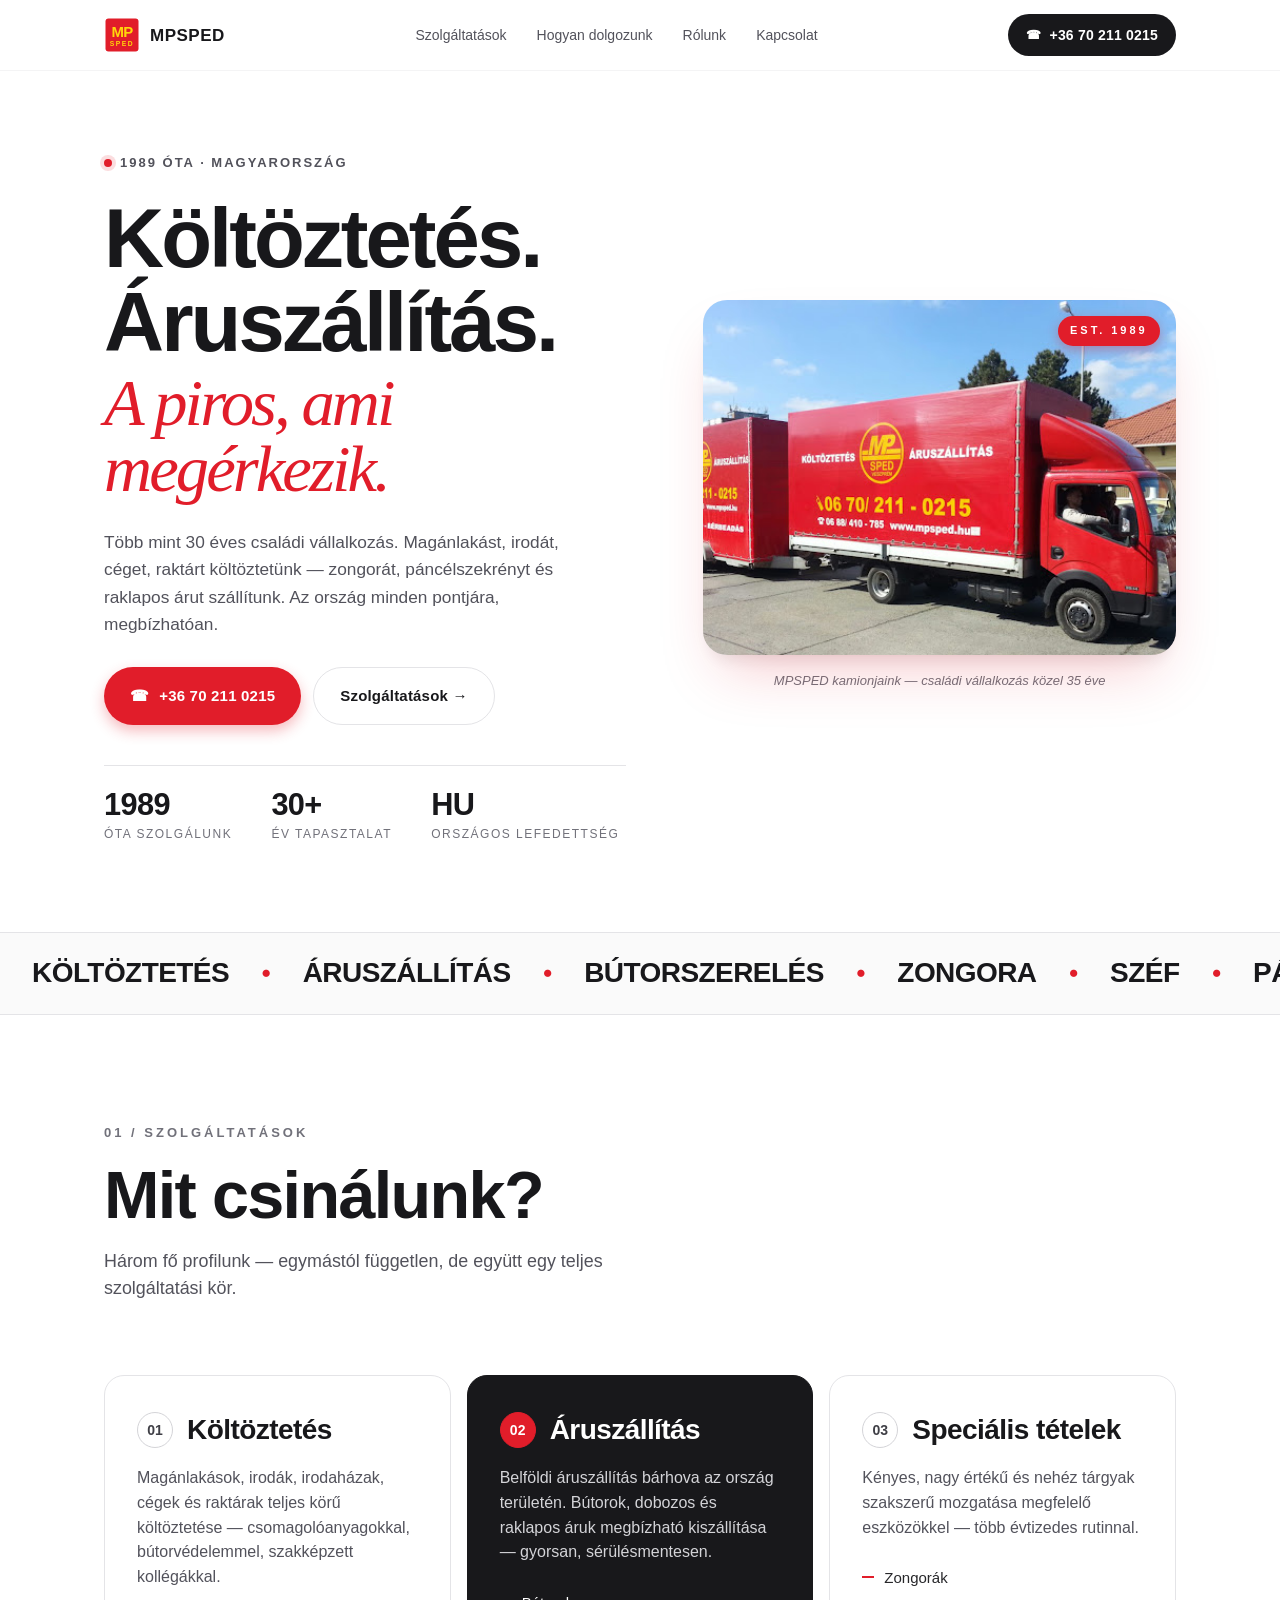
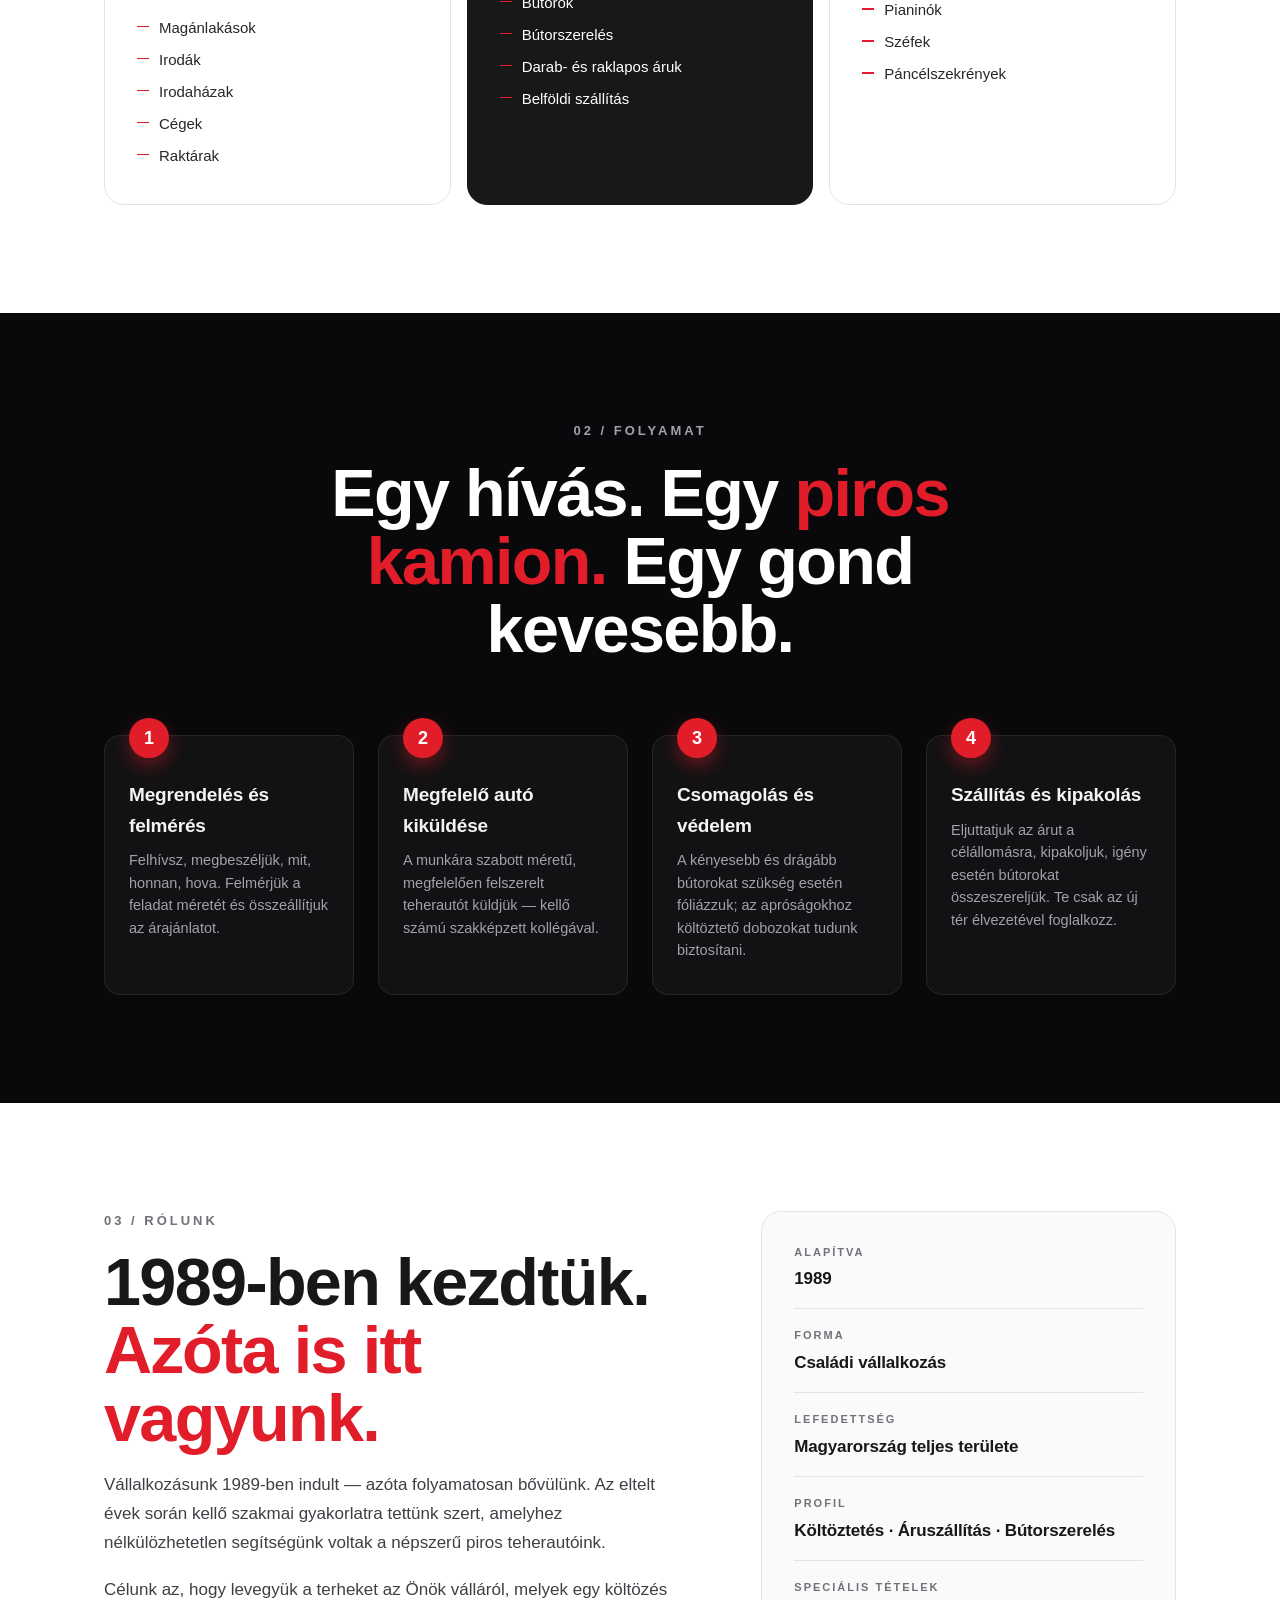
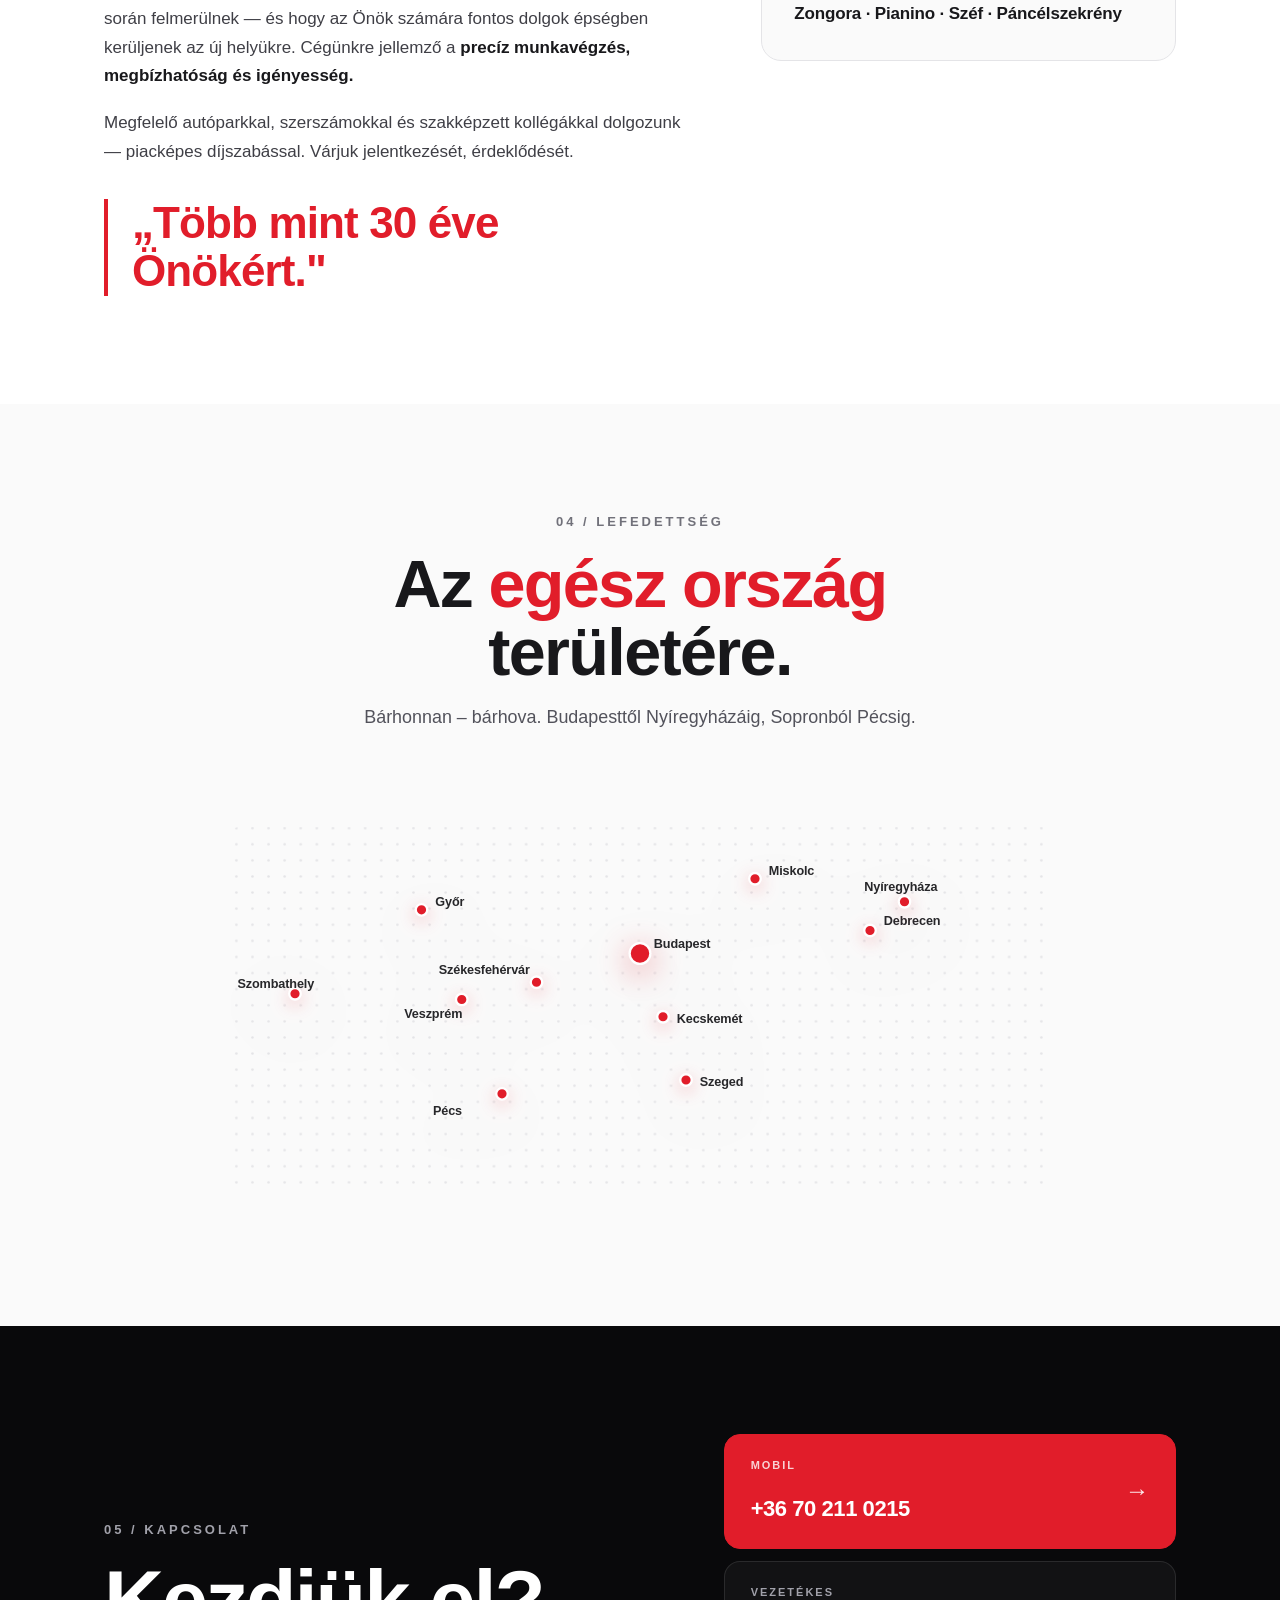
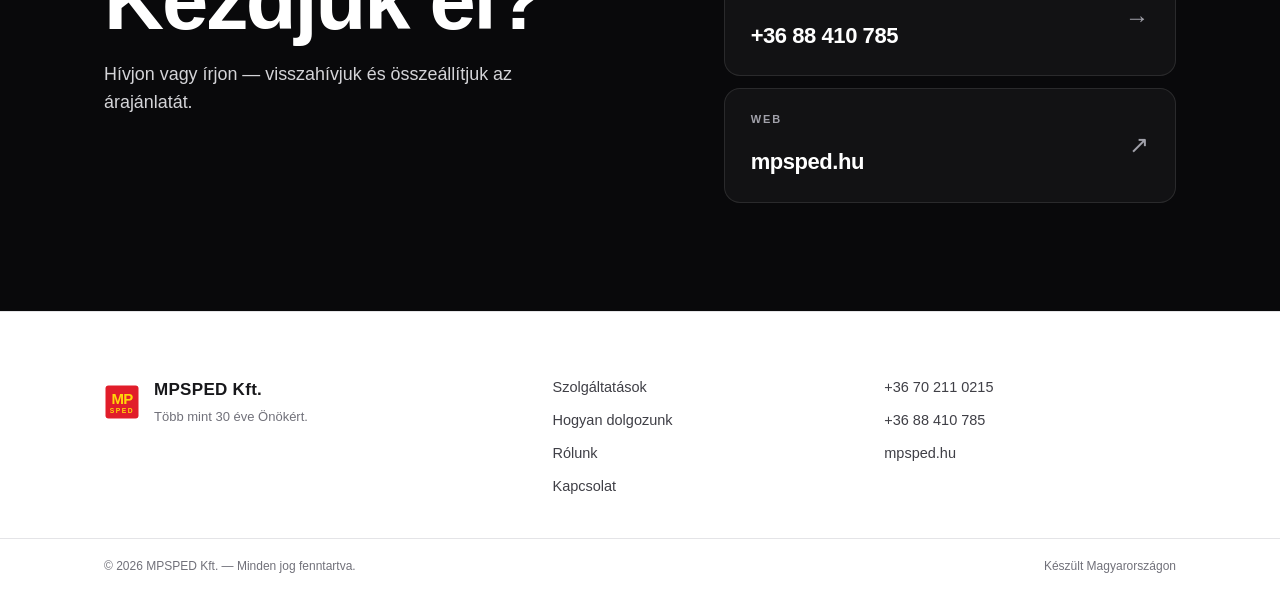
==== commit 65b602be: "Add 5 editorial-friendly scroll animations Restrained scroll-driven motion that fits the magazine la" ====
--- a/index.html
+++ b/index.html
@@ -34,6 +34,10 @@
 </header>
 
 <main id="top">
+
+  <!-- Vékony scroll progress bar — fixed, top of viewport -->
+  <div class="scroll-progress" aria-hidden="true"><span></span></div>
+
 
   <!-- ═══════════════════════════════════════════════════════════
        HERO
@@ -64,11 +68,11 @@
         </div>
         <ul class="hero-stats">
           <li>
-            <strong>1989</strong>
+            <strong data-count="1989" data-suffix="">1989</strong>
             <span>óta szolgálunk</span>
           </li>
           <li>
-            <strong>30+</strong>
+            <strong data-count="30" data-suffix="+">30+</strong>
             <span>év tapasztalat</span>
           </li>
           <li>
@@ -265,7 +269,7 @@
             jelentkezését, érdeklődését.
           </p>
 
-          <blockquote class="pull-quote">
+          <blockquote class="pull-quote" data-reveal-words>
             „Több mint 30 éve Önökért."
           </blockquote>
         </div>
@@ -325,18 +329,18 @@
           </defs>
           <rect x="40" y="20" width="720" height="320" fill="url(#dots)" rx="12"/>
 
-          <!-- Útvonalak Budapestről -->
-          <g class="map-routes" fill="none" stroke="#E11D2A" stroke-width="1.2" stroke-linecap="round" opacity=".55">
-            <path d="M400,130 L600,110"/>
-            <path d="M400,130 L440,240"/>
-            <path d="M400,130 L280,252"/>
-            <path d="M400,130 L210,92"/>
-            <path d="M400,130 L500,65"/>
-            <path d="M400,130 L630,85"/>
-            <path d="M400,130 L245,170"/>
-            <path d="M400,130 L310,155"/>
-            <path d="M400,130 L420,185"/>
-            <path d="M400,130 L100,165"/>
+          <!-- Útvonalak Budapestről — pathLength=1 trükk a scroll-rajzoláshoz -->
+          <g class="map-routes" fill="none" stroke="#E11D2A" stroke-width="1.4" stroke-linecap="round">
+            <path d="M400,130 L600,110" pathLength="1"/>
+            <path d="M400,130 L440,240" pathLength="1"/>
+            <path d="M400,130 L280,252" pathLength="1"/>
+            <path d="M400,130 L210,92"  pathLength="1"/>
+            <path d="M400,130 L500,65"  pathLength="1"/>
+            <path d="M400,130 L630,85"  pathLength="1"/>
+            <path d="M400,130 L245,170" pathLength="1"/>
+            <path d="M400,130 L310,155" pathLength="1"/>
+            <path d="M400,130 L420,185" pathLength="1"/>
+            <path d="M400,130 L100,165" pathLength="1"/>
           </g>
 
           <!-- Városok -->
--- a/styles.css
+++ b/styles.css
@@ -62,6 +62,25 @@
 .accent { color: var(--red); }
 
 /* ═══════════════════════════════════════════════════════════════
+   SCROLL PROGRESS BAR
+   ═══════════════════════════════════════════════════════════════ */
+.scroll-progress {
+  position: fixed;
+  top: 0; left: 0; right: 0;
+  height: 2px;
+  background: transparent;
+  z-index: 60;
+  pointer-events: none;
+}
+.scroll-progress > span {
+  display: block;
+  height: 100%;
+  width: 0;
+  background: var(--red);
+  transform-origin: left center;
+}
+
+/* ═══════════════════════════════════════════════════════════════
    NAV
    Sticky, szellős, mértékletes — modern editorial fej
    ═══════════════════════════════════════════════════════════════ */
@@ -686,6 +705,32 @@
   font-size: 11px;
   font-weight: 700;
   letter-spacing: -.01em;
+}
+
+/* Útvonalak — scroll-vezérelt rajzolás (a JS állítja a stroke-dashoffsetet) */
+.map-routes path {
+  stroke-dasharray: 1;
+  stroke-dashoffset: 1;
+  filter: drop-shadow(0 0 4px rgba(225,29,42,.4));
+  will-change: stroke-dashoffset;
+}
+
+/* Hero photo wrapper — parallax target */
+.hero-photo-frame {
+  will-change: transform;
+  transition: none;
+}
+
+/* Pull-quote word reveal */
+.pull-quote .w {
+  display: inline-block;
+  opacity: 0;
+  transform: translateY(.4em);
+  transition: opacity .55s var(--ease-out), transform .55s var(--ease-out);
+}
+.pull-quote .w.in {
+  opacity: 1;
+  transform: translateY(0);
 }
 
 /* ═══════════════════════════════════════════════════════════════
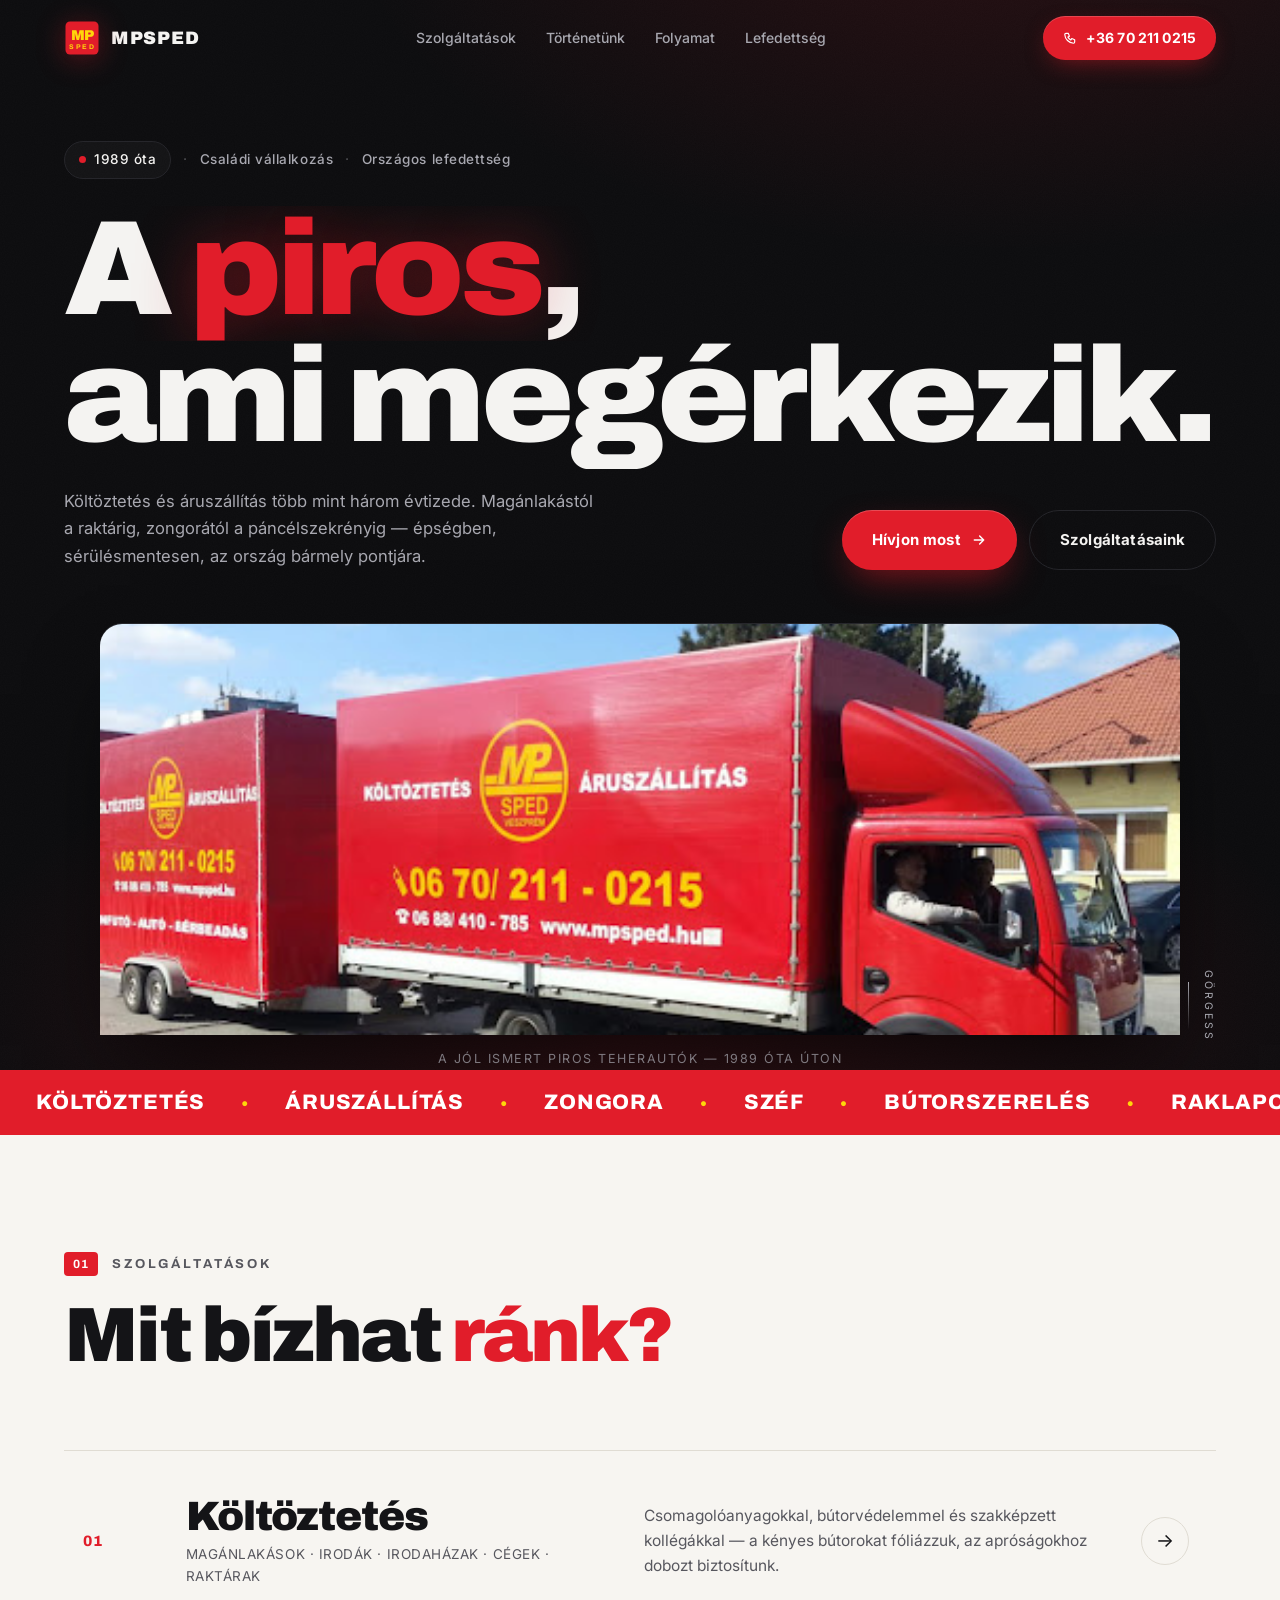
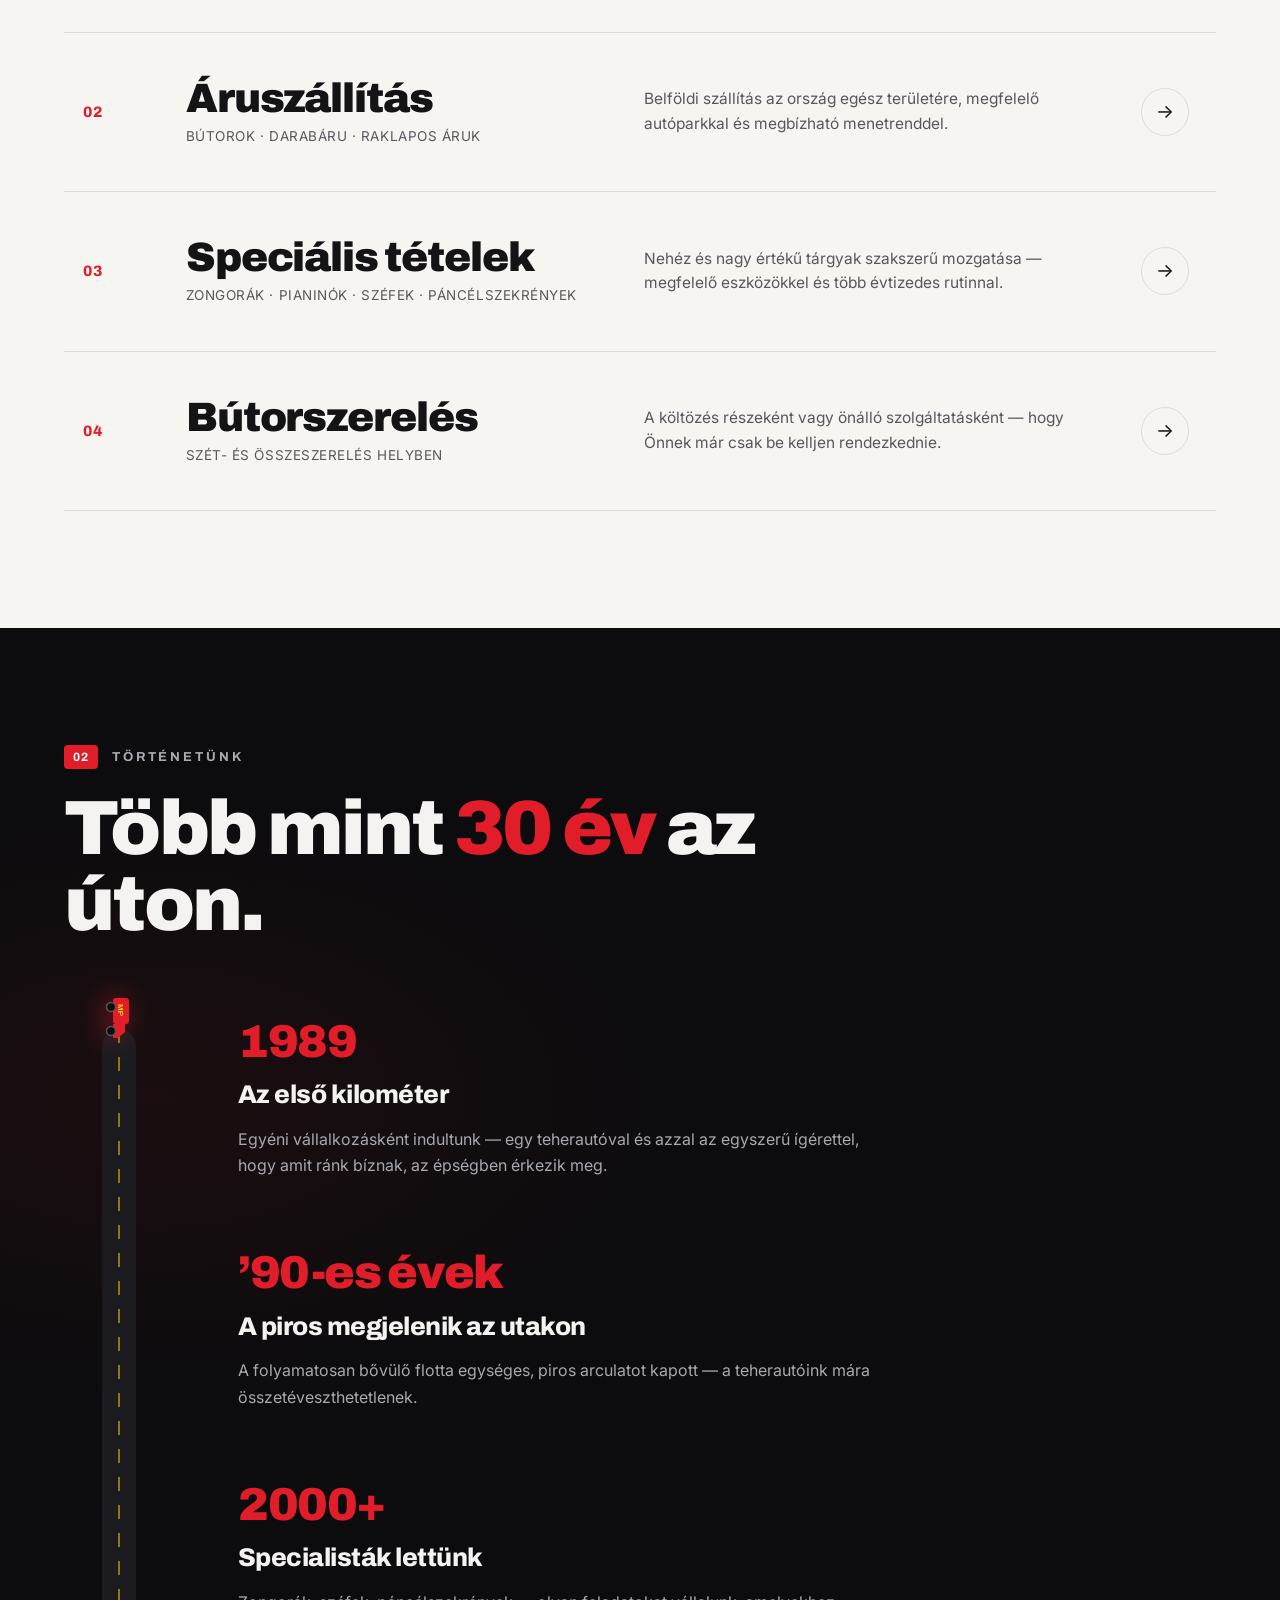
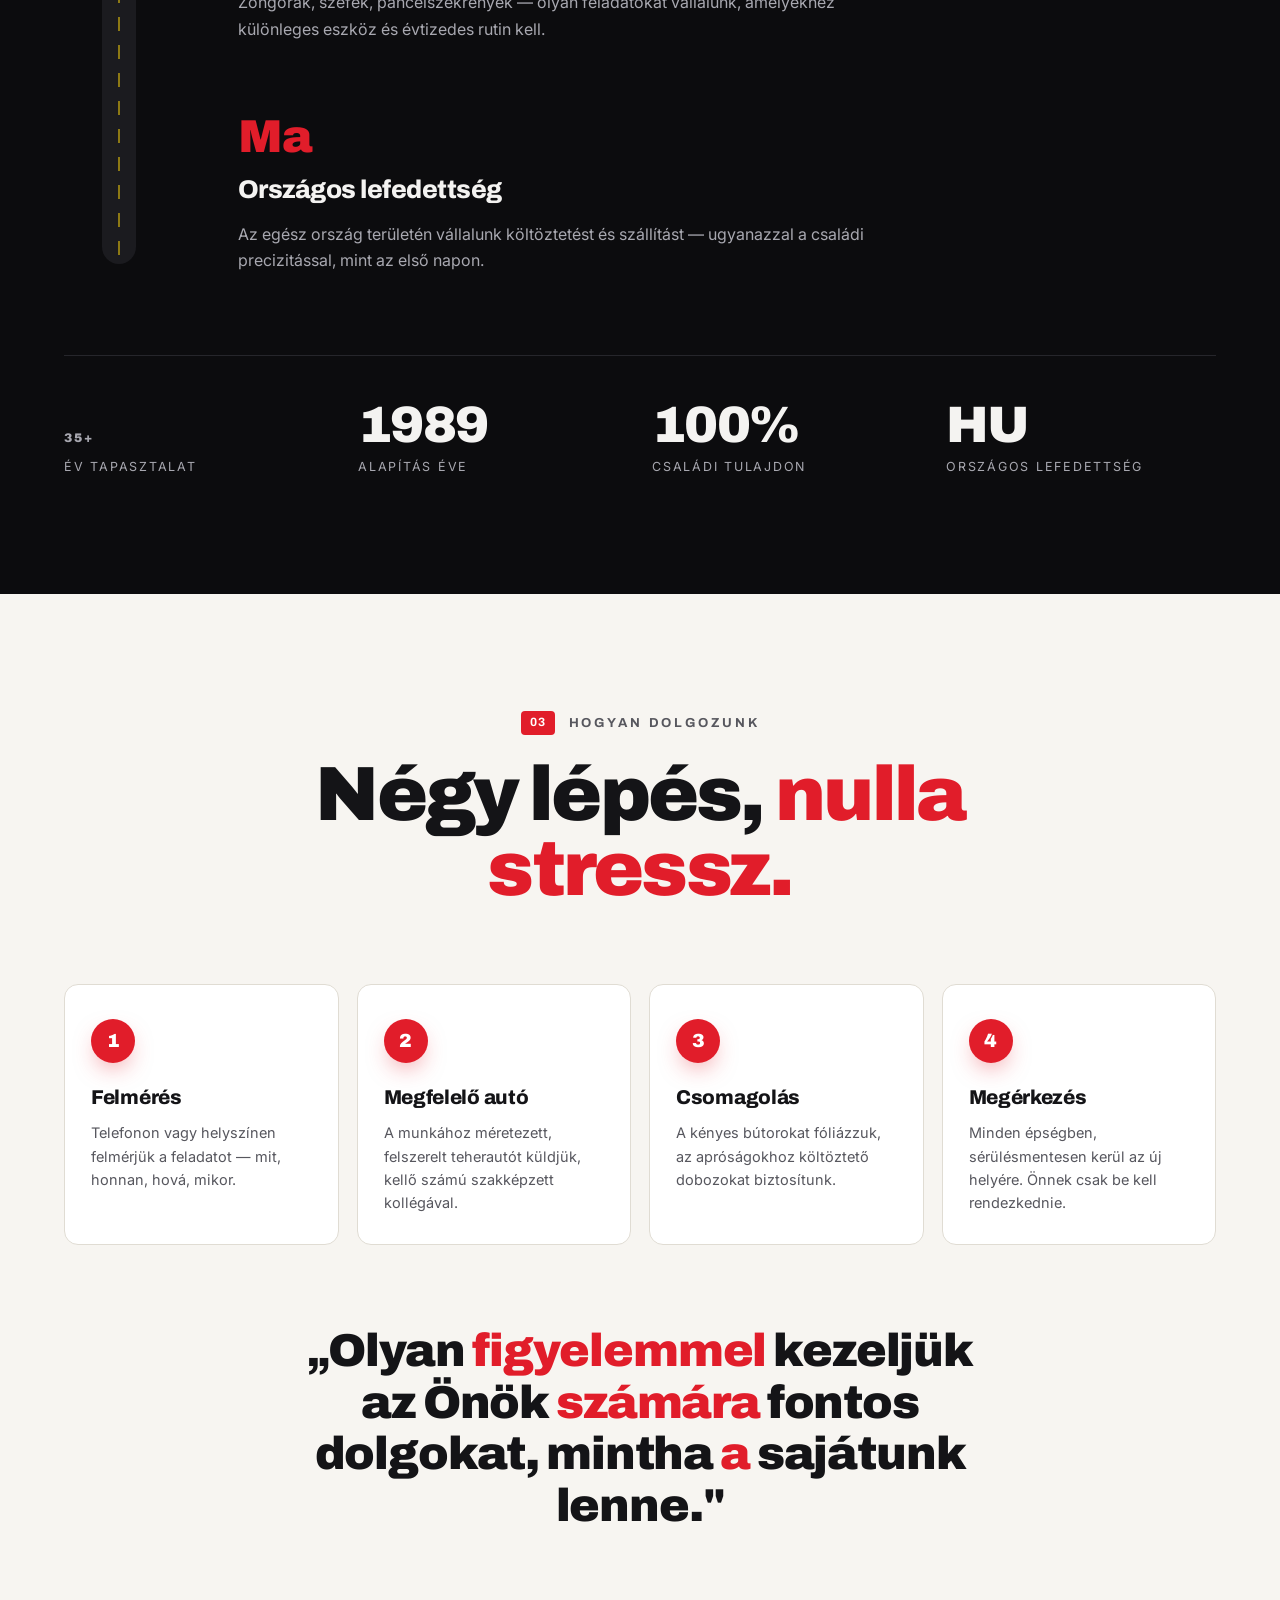
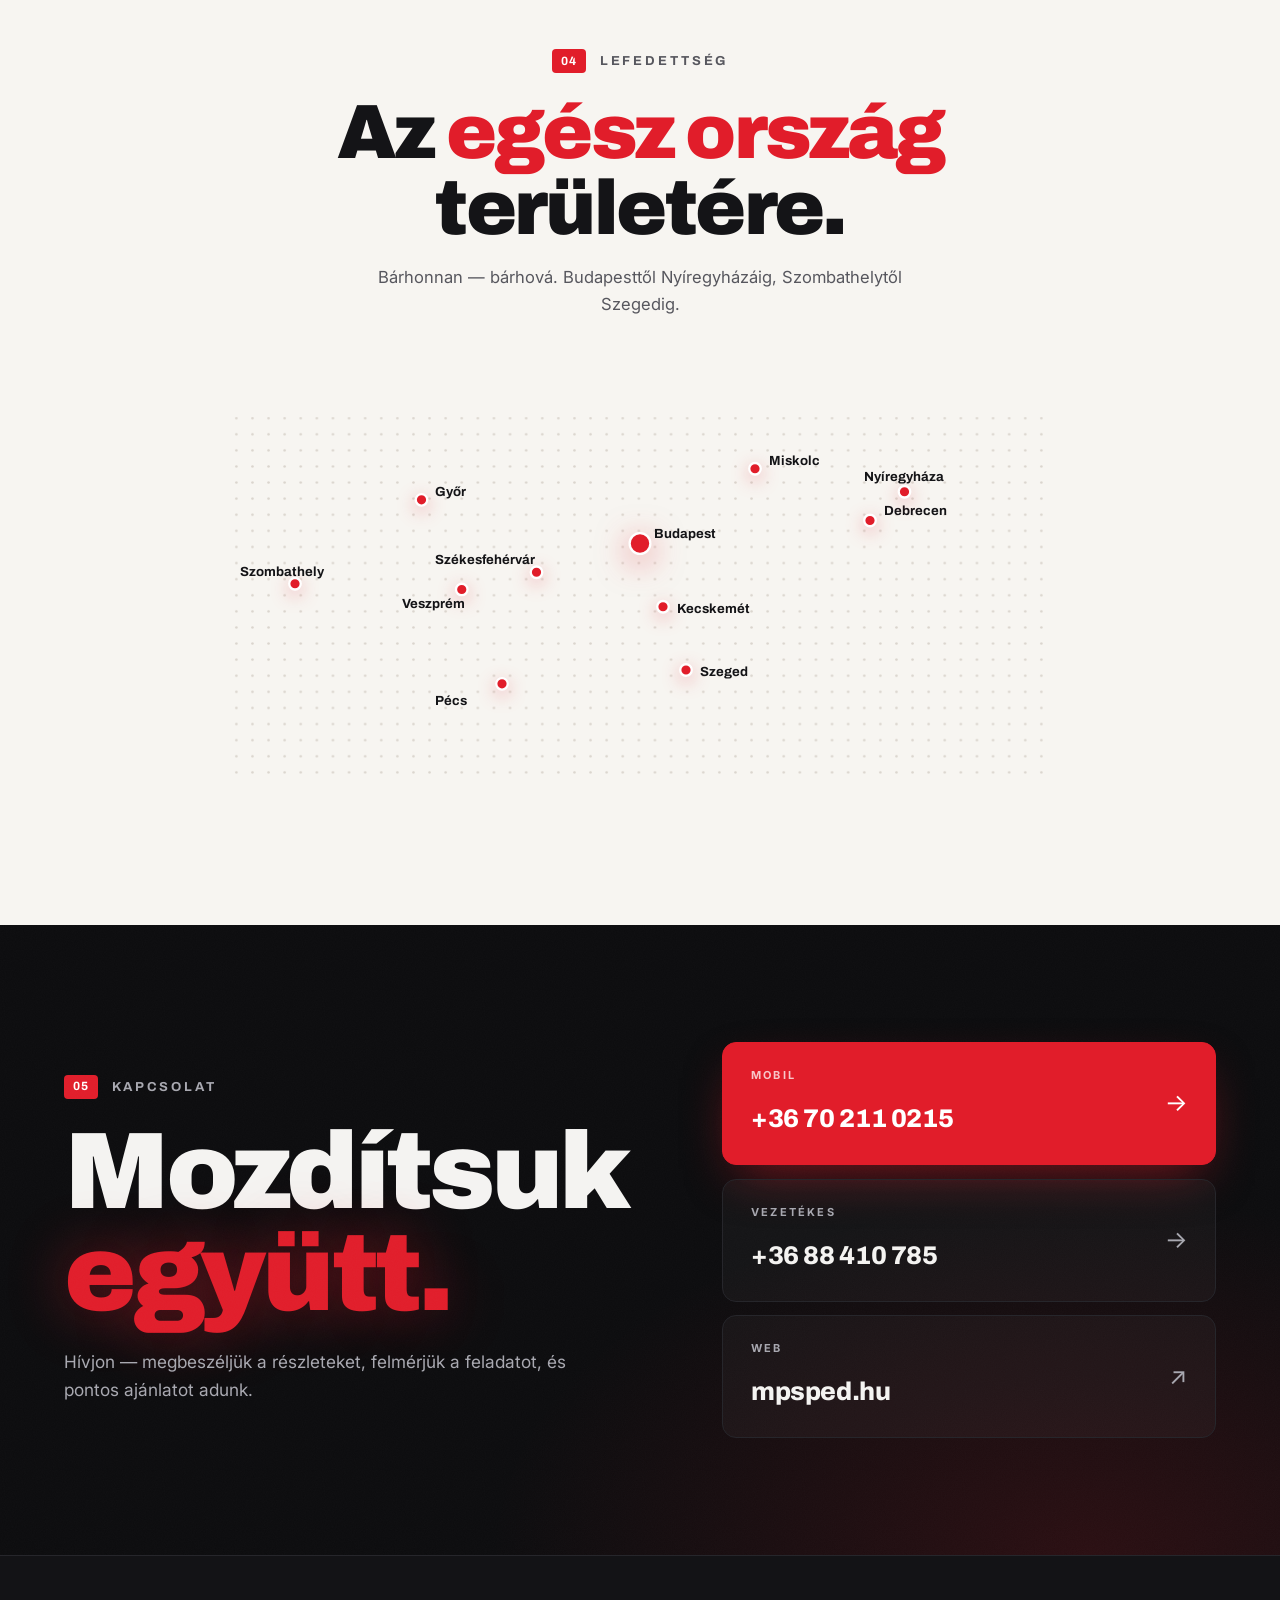
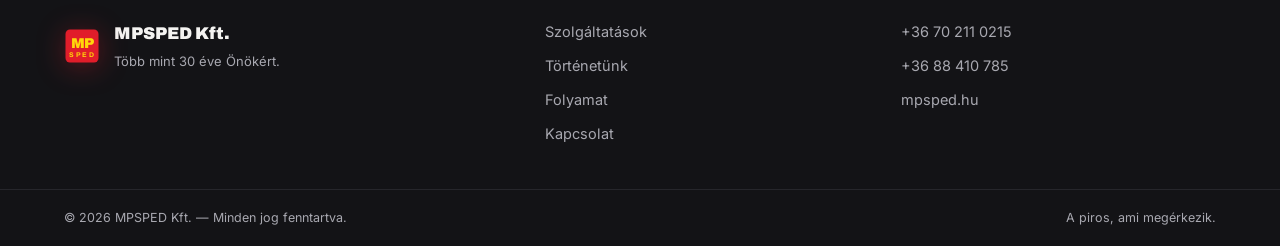
==== commit 32172c2e: "Rebuild MPSPED as premium dark editorial site Complete redesign — flagship-grade execution:  Brand &" ====
--- a/index.html
+++ b/index.html
@@ -4,533 +4,469 @@
 <meta charset="utf-8" />
 <meta name="viewport" content="width=device-width,initial-scale=1" />
 <title>MPSPED — Költöztetés és áruszállítás 1989 óta</title>
-<meta name="description" content="MPSPED Kft. — Költöztetés és áruszállítás 1989 óta, az ország minden pontjára. Magánlakás, iroda, cég, raktár — zongora, széf, raklapos áru." />
+<meta name="description" content="MPSPED Kft. — Költöztetés, áruszállítás és bútorszerelés 1989 óta, az ország egész területén. Zongora, széf, páncélszekrény szállítás. A piros, ami megérkezik." />
+<meta name="theme-color" content="#0C0C0E" />
+
+<!-- Open Graph -->
+<meta property="og:type" content="website" />
+<meta property="og:locale" content="hu_HU" />
+<meta property="og:title" content="MPSPED — A piros, ami megérkezik." />
+<meta property="og:description" content="Költöztetés és áruszállítás 1989 óta, az ország egész területén. Hívjon: +36 70 211 0215" />
+<meta property="og:url" content="https://mpsped.hu/" />
+
+<!-- Favicon (inline, nincs külső kérés) -->
+<link rel="icon" href="data:image/svg+xml,%3Csvg xmlns='http://www.w3.org/2000/svg' viewBox='0 0 64 64'%3E%3Crect width='64' height='64' rx='12' fill='%23E11D2A'/%3E%3Ctext x='32' y='38' text-anchor='middle' font-family='Arial Black,Arial' font-weight='900' font-size='24' fill='%23FFD60A'%3EMP%3C/text%3E%3Ctext x='32' y='52' text-anchor='middle' font-family='Arial' font-weight='700' font-size='11' fill='%23FFD60A'%3ESPED%3C/text%3E%3C/svg%3E" />
+
+<!-- Betűk: Archivo (display) + Inter (szöveg) -->
+<link rel="preconnect" href="https://fonts.googleapis.com" />
+<link rel="preconnect" href="https://fonts.gstatic.com" crossorigin />
+<link href="https://fonts.googleapis.com/css2?family=Archivo:wdth,wght@62..125,400..900&family=Inter:wght@400;500;600&display=swap" rel="stylesheet" />
+
 <link rel="stylesheet" href="styles.css" />
+
+<!-- Strukturált adat a keresőknek -->
+<script type="application/ld+json">
+{
+  "@context": "https://schema.org",
+  "@type": "MovingCompany",
+  "name": "MPSPED Kft.",
+  "alternateName": "MP SPED",
+  "url": "https://mpsped.hu",
+  "telephone": "+36702110215",
+  "foundingDate": "1989",
+  "areaServed": { "@type": "Country", "name": "Hungary" },
+  "slogan": "A piros, ami megérkezik.",
+  "description": "Költöztetés, áruszállítás és bútorszerelés 1989 óta, Magyarország egész területén."
+}
+</script>
 </head>
 <body>
 
+<a class="skip-link" href="#fo-tartalom">Ugrás a tartalomhoz</a>
+
+<!-- ═══════ PRELOADER — piros függöny, betöltés után felgördül ═══════ -->
+<div class="loader" aria-hidden="true">
+  <div class="loader-mark">
+    <span class="loader-mp">MP</span><span class="loader-sped">SPED</span>
+  </div>
+  <div class="loader-line"><i></i></div>
+</div>
+
 <!-- ═══════ NAV ═══════ -->
-<header class="nav">
+<header class="nav" id="nav">
   <div class="nav-inner">
     <a class="brand" href="#top" aria-label="MPSPED kezdőlap">
       <svg class="brand-mark" viewBox="0 0 48 48" aria-hidden="true">
-        <rect x="2" y="2" width="44" height="44" rx="4" fill="#E11D2A"/>
-        <text x="24" y="26" text-anchor="middle" font-family="Archivo, Arial, sans-serif" font-weight="900" font-size="20" fill="#FFD60A" letter-spacing="-1">MP</text>
+        <rect x="2" y="2" width="44" height="44" rx="6" fill="#E11D2A"/>
+        <text x="24" y="26" text-anchor="middle" font-family="Archivo, Arial, sans-serif" font-weight="900" font-size="19" fill="#FFD60A" letter-spacing="-1">MP</text>
         <text x="24" y="38" text-anchor="middle" font-family="Archivo, Arial, sans-serif" font-weight="700" font-size="9" fill="#FFD60A" letter-spacing="2">SPED</text>
       </svg>
-      <span class="brand-name">MPSPED</span>
+      <span class="brand-text">MPSPED</span>
     </a>
-    <nav class="nav-links" aria-label="Fő menü">
+    <nav class="nav-links" aria-label="Fő navigáció">
       <a href="#szolgaltatasok">Szolgáltatások</a>
-      <a href="#folyamat">Hogyan dolgozunk</a>
-      <a href="#rolunk">Rólunk</a>
+      <a href="#tortenet">Történetünk</a>
+      <a href="#folyamat">Folyamat</a>
+      <a href="#lefedettseg">Lefedettség</a>
+    </nav>
+    <a class="nav-cta magnetic" href="tel:+36702110215">
+      <svg width="14" height="14" viewBox="0 0 24 24" fill="none" aria-hidden="true"><path d="M5 4h4l2 5-2.5 1.5a11 11 0 0 0 5 5L15 13l5 2v4a2 2 0 0 1-2 2A16 16 0 0 1 3 6a2 2 0 0 1 2-2z" stroke="currentColor" stroke-width="2" stroke-linejoin="round"/></svg>
+      <span>+36 70 211 0215</span>
+    </a>
+  </div>
+  <div class="nav-progress" aria-hidden="true"><i></i></div>
+</header>
+
+<main id="top">
+
+<!-- ═══════════════════════════════════════════════════════════════
+     HERO — sötét, tipográfiai, kinetikus betöltő animációval
+     ═══════════════════════════════════════════════════════════════ -->
+<section class="hero" id="fo-tartalom">
+  <div class="hero-grain" aria-hidden="true"></div>
+  <div class="hero-glow" aria-hidden="true"></div>
+
+  <div class="hero-inner">
+    <div class="hero-meta reveal-load" style="--d:.1s">
+      <span class="meta-pill"><i class="pulse-dot"></i>1989 óta</span>
+      <span class="meta-sep">·</span>
+      <span>Családi vállalkozás</span>
+      <span class="meta-sep">·</span>
+      <span>Országos lefedettség</span>
+    </div>
+
+    <h1 class="hero-title" aria-label="A piros, ami megérkezik.">
+      <span class="line"><span class="line-inner reveal-load" style="--d:.2s">A <em>piros</em>,</span></span>
+      <span class="line"><span class="line-inner reveal-load" style="--d:.32s">ami megérkezik.</span></span>
+    </h1>
+
+    <div class="hero-bottom">
+      <p class="hero-lede reveal-load" style="--d:.45s">
+        Költöztetés és áruszállítás több mint három évtizede.
+        Magánlakástól a raktárig, zongorától a páncélszekrényig —
+        épségben, sérülésmentesen, az ország bármely pontjára.
+      </p>
+      <div class="hero-cta reveal-load" style="--d:.55s">
+        <a class="btn btn--red magnetic" href="tel:+36702110215">
+          <span>Hívjon most</span>
+          <svg width="16" height="16" viewBox="0 0 24 24" fill="none" aria-hidden="true"><path d="M5 12h14m0 0-6-6m6 6-6 6" stroke="currentColor" stroke-width="2.2" stroke-linecap="round" stroke-linejoin="round"/></svg>
+        </a>
+        <a class="btn btn--line magnetic" href="#szolgaltatasok">Szolgáltatásaink</a>
+      </div>
+    </div>
+  </div>
+
+  <!-- Média keret — alulról emelkedik be, parallax -->
+  <figure class="hero-media reveal-load" style="--d:.65s">
+    <div class="hero-media-frame" id="heroFrame">
+      <img class="hero-photo" alt="MPSPED piros teherautó" />
+      <!-- Flat grafikus fallback, amíg nincs valódi fotó -->
+      <div class="hero-art" aria-hidden="true">
+        <svg viewBox="0 0 1400 520" preserveAspectRatio="xMidYMid meet">
+          <defs>
+            <linearGradient id="artSky" x1="0" y1="0" x2="0" y2="1">
+              <stop offset="0" stop-color="#141416"/>
+              <stop offset="1" stop-color="#1D1D21"/>
+            </linearGradient>
+          </defs>
+          <rect width="1400" height="520" fill="url(#artSky)"/>
+          <!-- horizont vonal -->
+          <line x1="0" y1="430" x2="1400" y2="430" stroke="#2A2A2F" stroke-width="2"/>
+          <!-- útburkolati jel -->
+          <g stroke="#FFD60A" stroke-width="5" stroke-dasharray="36 28" opacity=".5">
+            <line x1="0" y1="475" x2="1400" y2="475"/>
+          </g>
+          <!-- flat poszter-stílusú piros kamion -->
+          <g class="art-truck">
+            <!-- hosszú árnyék -->
+            <ellipse cx="700" cy="436" rx="420" ry="13" fill="#000" opacity=".45"/>
+            <!-- doboz -->
+            <rect x="430" y="170" width="560" height="240" rx="10" fill="#E11D2A"/>
+            <rect x="430" y="170" width="560" height="58" rx="10" fill="#F0303E"/>
+            <!-- felirat -->
+            <text x="710" y="300" text-anchor="middle" font-family="Archivo, Arial Black, sans-serif" font-weight="900" font-size="74" fill="#FFD60A" letter-spacing="2">MP SPED</text>
+            <text x="710" y="345" text-anchor="middle" font-family="Inter, Arial, sans-serif" font-weight="600" font-size="22" fill="#FFD60A" opacity=".85" letter-spacing="6">KÖLTÖZTETÉS · ÁRUSZÁLLÍTÁS</text>
+            <!-- fülke -->
+            <path d="M990 410 V 240 q0-16 16-16 h96 q14 0 22 12 l52 78 q8 12 8 26 v70 z" fill="#E11D2A"/>
+            <path d="M1022 248 h74 q8 0 13 7 l40 60 h-127 z" fill="#15161A"/>
+            <rect x="990" y="394" width="194" height="16" fill="#0C0C0E" opacity=".5"/>
+            <!-- lámpa -->
+            <rect x="1170" y="368" width="12" height="20" rx="3" fill="#FFD60A"/>
+            <!-- kerekek -->
+            <g fill="#0C0C0E" stroke="#2E2E33" stroke-width="5">
+              <circle cx="540" cy="416" r="40"/>
+              <circle cx="660" cy="416" r="40"/>
+              <circle cx="1080" cy="416" r="40"/>
+            </g>
+            <g fill="#4A4A52">
+              <circle cx="540" cy="416" r="15"/>
+              <circle cx="660" cy="416" r="15"/>
+              <circle cx="1080" cy="416" r="15"/>
+            </g>
+          </g>
+        </svg>
+      </div>
+    </div>
+    <figcaption class="hero-media-cap">A jól ismert piros teherautók — 1989 óta úton</figcaption>
+  </figure>
+
+  <div class="hero-scroll" aria-hidden="true">
+    <span>Görgess</span><i></i>
+  </div>
+</section>
+
+<!-- ═══════ MARQUEE ═══════ -->
+<div class="marquee" aria-hidden="true">
+  <div class="marquee-track">
+    <span>Költöztetés</span><i>●</i><span>Áruszállítás</span><i>●</i><span>Zongora</span><i>●</i><span>Széf</span><i>●</i><span>Bútorszerelés</span><i>●</i><span>Raklapos áru</span><i>●</i><span>1989 óta</span><i>●</i>
+    <span>Költöztetés</span><i>●</i><span>Áruszállítás</span><i>●</i><span>Zongora</span><i>●</i><span>Széf</span><i>●</i><span>Bútorszerelés</span><i>●</i><span>Raklapos áru</span><i>●</i><span>1989 óta</span><i>●</i>
+  </div>
+</div>
+
+<!-- ═══════════════════════════════════════════════════════════════
+     SZOLGÁLTATÁSOK — editorial sorok, hover-kitöltéssel
+     ═══════════════════════════════════════════════════════════════ -->
+<section class="section section--paper" id="szolgaltatasok">
+  <div class="container">
+    <header class="sec-head">
+      <p class="sec-kicker reveal"><span class="sec-no">01</span> Szolgáltatások</p>
+      <h2 class="sec-title reveal">Mit bízhat <em>ránk?</em></h2>
+    </header>
+
+    <div class="svc-rows">
+      <a class="svc-row reveal" href="#kapcsolat">
+        <span class="svc-idx">01</span>
+        <div class="svc-main">
+          <h3>Költöztetés</h3>
+          <p>Magánlakások · Irodák · Irodaházak · Cégek · Raktárak</p>
+        </div>
+        <p class="svc-desc">Csomagolóanyagokkal, bútorvédelemmel és szakképzett kollégákkal — a kényes bútorokat fóliázzuk, az apróságokhoz dobozt biztosítunk.</p>
+        <span class="svc-arrow" aria-hidden="true">→</span>
+      </a>
+
+      <a class="svc-row reveal" href="#kapcsolat">
+        <span class="svc-idx">02</span>
+        <div class="svc-main">
+          <h3>Áruszállítás</h3>
+          <p>Bútorok · Darabáru · Raklapos áruk</p>
+        </div>
+        <p class="svc-desc">Belföldi szállítás az ország egész területére, megfelelő autóparkkal és megbízható menetrenddel.</p>
+        <span class="svc-arrow" aria-hidden="true">→</span>
+      </a>
+
+      <a class="svc-row reveal" href="#kapcsolat">
+        <span class="svc-idx">03</span>
+        <div class="svc-main">
+          <h3>Speciális tételek</h3>
+          <p>Zongorák · Pianinók · Széfek · Páncélszekrények</p>
+        </div>
+        <p class="svc-desc">Nehéz és nagy értékű tárgyak szakszerű mozgatása — megfelelő eszközökkel és több évtizedes rutinnal.</p>
+        <span class="svc-arrow" aria-hidden="true">→</span>
+      </a>
+
+      <a class="svc-row reveal" href="#kapcsolat">
+        <span class="svc-idx">04</span>
+        <div class="svc-main">
+          <h3>Bútorszerelés</h3>
+          <p>Szét- és összeszerelés helyben</p>
+        </div>
+        <p class="svc-desc">A költözés részeként vagy önálló szolgáltatásként — hogy Önnek már csak be kelljen rendezkednie.</p>
+        <span class="svc-arrow" aria-hidden="true">→</span>
+      </a>
+    </div>
+  </div>
+</section>
+
+<!-- ═══════════════════════════════════════════════════════════════
+     TÖRTÉNET — út-idővonal: a piros kamion végiggurul az úton
+     ═══════════════════════════════════════════════════════════════ -->
+<section class="section section--dark story" id="tortenet">
+  <div class="container">
+    <header class="sec-head">
+      <p class="sec-kicker reveal"><span class="sec-no">02</span> Történetünk</p>
+      <h2 class="sec-title reveal">Több mint <em>30 év</em> az úton.</h2>
+    </header>
+
+    <div class="story-grid">
+      <!-- bal: út, amin a kamion-jelölő végiggurul -->
+      <div class="road" aria-hidden="true">
+        <div class="road-line"><i class="road-fill"></i></div>
+        <div class="road-marker" id="roadMarker">
+          <svg viewBox="0 0 44 28" width="44" height="28">
+            <rect x="1" y="4" width="26" height="16" rx="3" fill="#E11D2A"/>
+            <path d="M27 8 h8 l6 7 v5 h-14 z" fill="#E11D2A"/>
+            <circle cx="10" cy="22" r="4.5" fill="#0C0C0E" stroke="#55555c" stroke-width="1.5"/>
+            <circle cx="34" cy="22" r="4.5" fill="#0C0C0E" stroke="#55555c" stroke-width="1.5"/>
+            <text x="13" y="15" text-anchor="middle" font-family="Arial" font-weight="900" font-size="8" fill="#FFD60A">MP</text>
+          </svg>
+        </div>
+      </div>
+
+      <!-- jobb: mérföldkövek -->
+      <ol class="milestones">
+        <li class="milestone" data-milestone>
+          <span class="ms-year">1989</span>
+          <h3>Az első kilométer</h3>
+          <p>Egyéni vállalkozásként indultunk — egy teherautóval és azzal az egyszerű ígérettel, hogy amit ránk bíznak, az épségben érkezik meg.</p>
+        </li>
+        <li class="milestone" data-milestone>
+          <span class="ms-year">’90-es évek</span>
+          <h3>A piros megjelenik az utakon</h3>
+          <p>A folyamatosan bővülő flotta egységes, piros arculatot kapott — a teherautóink mára összetéveszthetetlenek.</p>
+        </li>
+        <li class="milestone" data-milestone>
+          <span class="ms-year">2000+</span>
+          <h3>Specialisták lettünk</h3>
+          <p>Zongorák, széfek, páncélszekrények — olyan feladatokat vállalunk, amelyekhez különleges eszköz és évtizedes rutin kell.</p>
+        </li>
+        <li class="milestone" data-milestone>
+          <span class="ms-year">Ma</span>
+          <h3>Országos lefedettség</h3>
+          <p>Az egész ország területén vállalunk költöztetést és szállítást — ugyanazzal a családi precizitással, mint az első napon.</p>
+        </li>
+      </ol>
+    </div>
+
+    <!-- számok -->
+    <ul class="stats">
+      <li class="reveal">
+        <strong><span data-count="35" data-suffix="+">35+</span></strong>
+        <span>év tapasztalat</span>
+      </li>
+      <li class="reveal">
+        <strong>1989</strong>
+        <span>alapítás éve</span>
+      </li>
+      <li class="reveal">
+        <strong>100%</strong>
+        <span>családi tulajdon</span>
+      </li>
+      <li class="reveal">
+        <strong>HU</strong>
+        <span>országos lefedettség</span>
+      </li>
+    </ul>
+  </div>
+</section>
+
+<!-- ═══════════════════════════════════════════════════════════════
+     FOLYAMAT
+     ═══════════════════════════════════════════════════════════════ -->
+<section class="section section--paper" id="folyamat">
+  <div class="container">
+    <header class="sec-head sec-head--center">
+      <p class="sec-kicker reveal"><span class="sec-no">03</span> Hogyan dolgozunk</p>
+      <h2 class="sec-title reveal">Négy lépés, <em>nulla stressz.</em></h2>
+    </header>
+
+    <ol class="steps">
+      <li class="step reveal">
+        <span class="step-no">1</span>
+        <h3>Felmérés</h3>
+        <p>Telefonon vagy helyszínen felmérjük a feladatot — mit, honnan, hová, mikor.</p>
+      </li>
+      <li class="step reveal">
+        <span class="step-no">2</span>
+        <h3>Megfelelő autó</h3>
+        <p>A munkához méretezett, felszerelt teherautót küldjük, kellő számú szakképzett kollégával.</p>
+      </li>
+      <li class="step reveal">
+        <span class="step-no">3</span>
+        <h3>Csomagolás</h3>
+        <p>A kényes bútorokat fóliázzuk, az apróságokhoz költöztető dobozokat biztosítunk.</p>
+      </li>
+      <li class="step reveal">
+        <span class="step-no">4</span>
+        <h3>Megérkezés</h3>
+        <p>Minden épségben, sérülésmentesen kerül az új helyére. Önnek csak be kell rendezkednie.</p>
+      </li>
+    </ol>
+
+    <blockquote class="quote reveal" data-reveal-words>
+      „Olyan figyelemmel kezeljük az Önök számára fontos dolgokat, mintha a sajátunk lenne."
+    </blockquote>
+  </div>
+</section>
+
+<!-- ═══════════════════════════════════════════════════════════════
+     LEFEDETTSÉG — térkép scroll-rajzolt útvonalakkal
+     ═══════════════════════════════════════════════════════════════ -->
+<section class="section section--paper section--map" id="lefedettseg">
+  <div class="container">
+    <header class="sec-head sec-head--center">
+      <p class="sec-kicker reveal"><span class="sec-no">04</span> Lefedettség</p>
+      <h2 class="sec-title reveal">Az <em>egész ország</em> területére.</h2>
+      <p class="sec-sub reveal">Bárhonnan — bárhová. Budapesttől Nyíregyházáig, Szombathelytől Szegedig.</p>
+    </header>
+
+    <div class="map-wrap reveal">
+      <svg viewBox="0 0 800 360" class="map" aria-hidden="true">
+        <defs>
+          <pattern id="mdots" width="14" height="14" patternUnits="userSpaceOnUse">
+            <circle cx="7" cy="7" r="1.1" fill="#D9D4CC"/>
+          </pattern>
+        </defs>
+        <rect x="40" y="20" width="720" height="320" fill="url(#mdots)" rx="8"/>
+        <g class="map-routes" fill="none" stroke="#E11D2A" stroke-width="1.5" stroke-linecap="round">
+          <path d="M400,130 L600,110" pathLength="1"/>
+          <path d="M400,130 L440,240" pathLength="1"/>
+          <path d="M400,130 L280,252" pathLength="1"/>
+          <path d="M400,130 L210,92"  pathLength="1"/>
+          <path d="M400,130 L500,65"  pathLength="1"/>
+          <path d="M400,130 L630,85"  pathLength="1"/>
+          <path d="M400,130 L245,170" pathLength="1"/>
+          <path d="M400,130 L310,155" pathLength="1"/>
+          <path d="M400,130 L420,185" pathLength="1"/>
+          <path d="M400,130 L100,165" pathLength="1"/>
+        </g>
+        <g class="map-cities">
+          <circle cx="400" cy="130" r="9" class="hub"/><text x="412" y="125">Budapest</text>
+          <circle cx="600" cy="110" r="5"/><text x="612" y="105">Debrecen</text>
+          <circle cx="440" cy="240" r="5"/><text x="452" y="245">Szeged</text>
+          <circle cx="280" cy="252" r="5"/><text x="222" y="270">Pécs</text>
+          <circle cx="210" cy="92"  r="5"/><text x="222" y="89">Győr</text>
+          <circle cx="500" cy="65"  r="5"/><text x="512" y="62">Miskolc</text>
+          <circle cx="630" cy="85"  r="5"/><text x="595" y="76">Nyíregyháza</text>
+          <circle cx="245" cy="170" r="5"/><text x="193" y="186">Veszprém</text>
+          <circle cx="310" cy="155" r="5"/><text x="222" y="148">Székesfehérvár</text>
+          <circle cx="420" cy="185" r="5"/><text x="432" y="190">Kecskemét</text>
+          <circle cx="100" cy="165" r="5"/><text x="52"  y="158">Szombathely</text>
+        </g>
+      </svg>
+    </div>
+  </div>
+</section>
+
+<!-- ═══════════════════════════════════════════════════════════════
+     KAPCSOLAT
+     ═══════════════════════════════════════════════════════════════ -->
+<section class="section section--dark contact" id="kapcsolat">
+  <div class="hero-grain" aria-hidden="true"></div>
+  <div class="container">
+    <div class="contact-grid">
+      <div class="contact-left">
+        <p class="sec-kicker reveal"><span class="sec-no">05</span> Kapcsolat</p>
+        <h2 class="contact-title reveal">Mozdítsuk<br/><em>együtt.</em></h2>
+        <p class="contact-sub reveal">Hívjon — megbeszéljük a részleteket, felmérjük a feladatot, és pontos ajánlatot adunk.</p>
+      </div>
+
+      <div class="contact-cards">
+        <a class="ccard ccard--red magnetic reveal" href="tel:+36702110215">
+          <span class="ccard-label">Mobil</span>
+          <span class="ccard-value">+36 70 211 0215</span>
+          <span class="ccard-arr" aria-hidden="true">→</span>
+        </a>
+        <a class="ccard magnetic reveal" href="tel:+3688410785">
+          <span class="ccard-label">Vezetékes</span>
+          <span class="ccard-value">+36 88 410 785</span>
+          <span class="ccard-arr" aria-hidden="true">→</span>
+        </a>
+        <a class="ccard magnetic reveal" href="https://mpsped.hu" target="_blank" rel="noopener">
+          <span class="ccard-label">Web</span>
+          <span class="ccard-value">mpsped.hu</span>
+          <span class="ccard-arr" aria-hidden="true">↗</span>
+        </a>
+      </div>
+    </div>
+  </div>
+</section>
+
+<!-- ═══════ FOOTER ═══════ -->
+<footer class="foot">
+  <div class="container foot-grid">
+    <div class="foot-brand">
+      <svg class="brand-mark" viewBox="0 0 48 48" aria-hidden="true">
+        <rect x="2" y="2" width="44" height="44" rx="6" fill="#E11D2A"/>
+        <text x="24" y="26" text-anchor="middle" font-family="Archivo, Arial, sans-serif" font-weight="900" font-size="19" fill="#FFD60A" letter-spacing="-1">MP</text>
+        <text x="24" y="38" text-anchor="middle" font-family="Archivo, Arial, sans-serif" font-weight="700" font-size="9" fill="#FFD60A" letter-spacing="2">SPED</text>
+      </svg>
+      <div>
+        <strong>MPSPED Kft.</strong>
+        <p>Több mint 30 éve Önökért.</p>
+      </div>
+    </div>
+    <nav class="foot-links" aria-label="Lábléc navigáció">
+      <a href="#szolgaltatasok">Szolgáltatások</a>
+      <a href="#tortenet">Történetünk</a>
+      <a href="#folyamat">Folyamat</a>
       <a href="#kapcsolat">Kapcsolat</a>
     </nav>
-    <a class="nav-cta" href="tel:+36702110215">
-      <span class="nav-cta-icon" aria-hidden="true">☎</span>
-      <span class="nav-cta-text">+36 70 211 0215</span>
-    </a>
-  </div>
-</header>
-
-<main id="top">
-
-  <!-- Vékony scroll progress bar — fixed, top of viewport -->
-  <div class="scroll-progress" aria-hidden="true"><span></span></div>
-
-
-  <!-- ═══════════════════════════════════════════════════════════
-       HERO
-       Aszimmetrikus editorial — bal: tipográfia, jobb: fotó
-       ═══════════════════════════════════════════════════════════ -->
-  <section class="hero">
-    <div class="hero-grid">
-      <div class="hero-text">
-        <p class="eyebrow"><span class="dot"></span>1989 óta · Magyarország</p>
-        <h1 class="hero-title">
-          Költöztetés.<br/>
-          Áruszállítás.<br/>
-          <span class="accent">A piros, ami megérkezik.</span>
-        </h1>
-        <p class="hero-lede">
-          Több mint 30 éves családi vállalkozás. Magánlakást,
-          irodát, céget, raktárt költöztetünk — zongorát,
-          páncélszekrényt és raklapos árut szállítunk.
-          Az ország minden pontjára, megbízhatóan.
-        </p>
-        <div class="hero-cta-row">
-          <a class="btn btn--primary" href="tel:+36702110215">
-            <span aria-hidden="true">☎</span> +36 70 211 0215
-          </a>
-          <a class="btn btn--ghost" href="#szolgaltatasok">
-            Szolgáltatások →
-          </a>
-        </div>
-        <ul class="hero-stats">
-          <li>
-            <strong data-count="1989" data-suffix="">1989</strong>
-            <span>óta szolgálunk</span>
-          </li>
-          <li>
-            <strong data-count="30" data-suffix="+">30+</strong>
-            <span>év tapasztalat</span>
-          </li>
-          <li>
-            <strong>HU</strong>
-            <span>országos lefedettség</span>
-          </li>
-        </ul>
-      </div>
-
-      <div class="hero-visual">
-        <div class="hero-photo-frame">
-          <!-- A user fotója; ha hiányzik, finom piros gradient placeholder. -->
-          <img class="hero-photo" alt="MPSPED piros kamion"/>
-          <div class="hero-photo-fallback" aria-hidden="true">
-            <svg viewBox="0 0 1200 480" preserveAspectRatio="xMidYMid meet">
-              <use href="#truck-red"/>
-            </svg>
-          </div>
-        </div>
-        <p class="hero-photo-caption">
-          MPSPED kamionjaink — családi vállalkozás közel 35 éve
-        </p>
-      </div>
-    </div>
-
-    <div class="hero-marquee" aria-hidden="true">
-      <div class="marquee-track">
-        <span>KÖLTÖZTETÉS</span><i>●</i>
-        <span>ÁRUSZÁLLÍTÁS</span><i>●</i>
-        <span>BÚTORSZERELÉS</span><i>●</i>
-        <span>ZONGORA</span><i>●</i>
-        <span>SZÉF</span><i>●</i>
-        <span>PÁNCÉLSZEKRÉNY</span><i>●</i>
-        <span>RAKLAPOS ÁRU</span><i>●</i>
-        <span>1989 ÓTA</span><i>●</i>
-        <!-- duplicated for seamless loop -->
-        <span>KÖLTÖZTETÉS</span><i>●</i>
-        <span>ÁRUSZÁLLÍTÁS</span><i>●</i>
-        <span>BÚTORSZERELÉS</span><i>●</i>
-        <span>ZONGORA</span><i>●</i>
-        <span>SZÉF</span><i>●</i>
-        <span>PÁNCÉLSZEKRÉNY</span><i>●</i>
-        <span>RAKLAPOS ÁRU</span><i>●</i>
-        <span>1989 ÓTA</span><i>●</i>
-      </div>
-    </div>
-  </section>
-
-
-  <!-- ═══════════════════════════════════════════════════════════
-       SZOLGÁLTATÁSOK
-       ═══════════════════════════════════════════════════════════ -->
-  <section class="section section--services" id="szolgaltatasok">
-    <div class="container">
-      <header class="section-head">
-        <p class="section-num">01 / Szolgáltatások</p>
-        <h2 class="section-title">
-          Mit csinálunk?
-        </h2>
-        <p class="section-sub">
-          Három fő profilunk — egymástól független, de együtt
-          egy teljes szolgáltatási kör.
-        </p>
-      </header>
-
-      <div class="services">
-        <!-- Költöztetés -->
-        <article class="service">
-          <div class="service-head">
-            <span class="service-num">01</span>
-            <h3 class="service-title">Költöztetés</h3>
-          </div>
-          <p class="service-desc">
-            Magánlakások, irodák, irodaházak, cégek és raktárak teljes
-            körű költöztetése — csomagolóanyagokkal, bútorvédelemmel,
-            szakképzett kollégákkal.
-          </p>
-          <ul class="service-list">
-            <li>Magánlakások</li>
-            <li>Irodák</li>
-            <li>Irodaházak</li>
-            <li>Cégek</li>
-            <li>Raktárak</li>
-          </ul>
-        </article>
-
-        <!-- Áruszállítás -->
-        <article class="service service--feature">
-          <div class="service-head">
-            <span class="service-num">02</span>
-            <h3 class="service-title">Áruszállítás</h3>
-          </div>
-          <p class="service-desc">
-            Belföldi áruszállítás bárhova az ország területén.
-            Bútorok, dobozos és raklapos áruk megbízható kiszállítása —
-            gyorsan, sérülésmentesen.
-          </p>
-          <ul class="service-list">
-            <li>Bútorok</li>
-            <li>Bútorszerelés</li>
-            <li>Darab- és raklapos áruk</li>
-            <li>Belföldi szállítás</li>
-          </ul>
-        </article>
-
-        <!-- Speciális tételek -->
-        <article class="service">
-          <div class="service-head">
-            <span class="service-num">03</span>
-            <h3 class="service-title">Speciális tételek</h3>
-          </div>
-          <p class="service-desc">
-            Kényes, nagy értékű és nehéz tárgyak szakszerű mozgatása
-            megfelelő eszközökkel — több évtizedes rutinnal.
-          </p>
-          <ul class="service-list">
-            <li>Zongorák</li>
-            <li>Pianinók</li>
-            <li>Széfek</li>
-            <li>Páncélszekrények</li>
-          </ul>
-        </article>
-      </div>
-    </div>
-  </section>
-
-
-  <!-- ═══════════════════════════════════════════════════════════
-       HOGYAN DOLGOZUNK
-       ═══════════════════════════════════════════════════════════ -->
-  <section class="section section--process section--dark" id="folyamat">
-    <div class="container">
-      <header class="section-head section-head--center">
-        <p class="section-num">02 / Folyamat</p>
-        <h2 class="section-title">
-          Egy hívás. Egy <span class="accent">piros kamion.</span> Egy gond kevesebb.
-        </h2>
-      </header>
-
-      <ol class="process">
-        <li class="process-step">
-          <span class="process-num">1</span>
-          <h3>Megrendelés és felmérés</h3>
-          <p>Felhívsz, megbeszéljük, mit, honnan, hova. Felmérjük a feladat méretét és összeállítjuk az árajánlatot.</p>
-        </li>
-        <li class="process-step">
-          <span class="process-num">2</span>
-          <h3>Megfelelő autó kiküldése</h3>
-          <p>A munkára szabott méretű, megfelelően felszerelt teherautót küldjük — kellő számú szakképzett kollégával.</p>
-        </li>
-        <li class="process-step">
-          <span class="process-num">3</span>
-          <h3>Csomagolás és védelem</h3>
-          <p>A kényesebb és drágább bútorokat szükség esetén fóliázzuk; az apróságokhoz költöztető dobozokat tudunk biztosítani.</p>
-        </li>
-        <li class="process-step">
-          <span class="process-num">4</span>
-          <h3>Szállítás és kipakolás</h3>
-          <p>Eljuttatjuk az árut a célállomásra, kipakoljuk, igény esetén bútorokat összeszereljük. Te csak az új tér élvezetével foglalkozz.</p>
-        </li>
-      </ol>
-    </div>
-  </section>
-
-
-  <!-- ═══════════════════════════════════════════════════════════
-       RÓLUNK / STORY
-       ═══════════════════════════════════════════════════════════ -->
-  <section class="section section--story" id="rolunk">
-    <div class="container">
-      <div class="story-grid">
-        <div class="story-text">
-          <p class="section-num">03 / Rólunk</p>
-          <h2 class="section-title">
-            1989-ben kezdtük.<br/>
-            <span class="accent">Azóta is itt vagyunk.</span>
-          </h2>
-          <p class="story-p">
-            Vállalkozásunk 1989-ben indult — azóta folyamatosan
-            bővülünk. Az eltelt évek során kellő szakmai gyakorlatra
-            tettünk szert, amelyhez nélkülözhetetlen segítségünk
-            voltak a népszerű piros teherautóink.
-          </p>
-          <p class="story-p">
-            Célunk az, hogy levegyük a terheket az Önök válláról,
-            melyek egy költözés során felmerülnek — és hogy az
-            Önök számára fontos dolgok épségben kerüljenek az új
-            helyükre. Cégünkre jellemző a <strong>precíz munkavégzés,
-            megbízhatóság és igényesség.</strong>
-          </p>
-          <p class="story-p">
-            Megfelelő autóparkkal, szerszámokkal és szakképzett
-            kollégákkal dolgozunk — piacképes díjszabással. Várjuk
-            jelentkezését, érdeklődését.
-          </p>
-
-          <blockquote class="pull-quote" data-reveal-words>
-            „Több mint 30 éve Önökért."
-          </blockquote>
-        </div>
-
-        <aside class="story-aside">
-          <dl class="fact-list">
-            <div>
-              <dt>Alapítva</dt>
-              <dd>1989</dd>
-            </div>
-            <div>
-              <dt>Forma</dt>
-              <dd>Családi vállalkozás</dd>
-            </div>
-            <div>
-              <dt>Lefedettség</dt>
-              <dd>Magyarország teljes területe</dd>
-            </div>
-            <div>
-              <dt>Profil</dt>
-              <dd>Költöztetés · Áruszállítás · Bútorszerelés</dd>
-            </div>
-            <div>
-              <dt>Speciális tételek</dt>
-              <dd>Zongora · Pianino · Széf · Páncélszekrény</dd>
-            </div>
-          </dl>
-        </aside>
-      </div>
-    </div>
-  </section>
-
-
-  <!-- ═══════════════════════════════════════════════════════════
-       LEFEDETTSÉG / TÉRKÉP
-       ═══════════════════════════════════════════════════════════ -->
-  <section class="section section--coverage">
-    <div class="container">
-      <header class="section-head section-head--center">
-        <p class="section-num">04 / Lefedettség</p>
-        <h2 class="section-title">
-          Az <span class="accent">egész ország</span> területére.
-        </h2>
-        <p class="section-sub">
-          Bárhonnan – bárhova. Budapesttől Nyíregyházáig,
-          Sopronból Pécsig.
-        </p>
-      </header>
-
-      <div class="map-wrap">
-        <svg viewBox="0 0 800 360" class="hungary-map" aria-hidden="true">
-          <!-- Pont-mátrix háttér; nem ország-kontúr, csak térbeli háló -->
-          <defs>
-            <pattern id="dots" width="14" height="14" patternUnits="userSpaceOnUse">
-              <circle cx="7" cy="7" r="1.1" fill="#E4E4E7"/>
-            </pattern>
-          </defs>
-          <rect x="40" y="20" width="720" height="320" fill="url(#dots)" rx="12"/>
-
-          <!-- Útvonalak Budapestről — pathLength=1 trükk a scroll-rajzoláshoz -->
-          <g class="map-routes" fill="none" stroke="#E11D2A" stroke-width="1.4" stroke-linecap="round">
-            <path d="M400,130 L600,110" pathLength="1"/>
-            <path d="M400,130 L440,240" pathLength="1"/>
-            <path d="M400,130 L280,252" pathLength="1"/>
-            <path d="M400,130 L210,92"  pathLength="1"/>
-            <path d="M400,130 L500,65"  pathLength="1"/>
-            <path d="M400,130 L630,85"  pathLength="1"/>
-            <path d="M400,130 L245,170" pathLength="1"/>
-            <path d="M400,130 L310,155" pathLength="1"/>
-            <path d="M400,130 L420,185" pathLength="1"/>
-            <path d="M400,130 L100,165" pathLength="1"/>
-          </g>
-
-          <!-- Városok -->
-          <g class="map-cities">
-            <circle cx="400" cy="130" r="9" class="hub"/><text x="412" y="125">Budapest</text>
-            <circle cx="600" cy="110" r="5"/><text x="612" y="105">Debrecen</text>
-            <circle cx="440" cy="240" r="5"/><text x="452" y="245">Szeged</text>
-            <circle cx="280" cy="252" r="5"/><text x="220" y="270">Pécs</text>
-            <circle cx="210" cy="92"  r="5"/><text x="222" y="89">Győr</text>
-            <circle cx="500" cy="65"  r="5"/><text x="512" y="62">Miskolc</text>
-            <circle cx="630" cy="85"  r="5"/><text x="595" y="76">Nyíregyháza</text>
-            <circle cx="245" cy="170" r="5"/><text x="195" y="186">Veszprém</text>
-            <circle cx="310" cy="155" r="5"/><text x="225" y="148">Székesfehérvár</text>
-            <circle cx="420" cy="185" r="5"/><text x="432" y="190">Kecskemét</text>
-            <circle cx="100" cy="165" r="5"/><text x="50"  y="160">Szombathely</text>
-          </g>
-        </svg>
-      </div>
-    </div>
-  </section>
-
-
-  <!-- ═══════════════════════════════════════════════════════════
-       NAGY CTA / KAPCSOLAT
-       ═══════════════════════════════════════════════════════════ -->
-  <section class="section section--cta" id="kapcsolat">
-    <div class="container">
-      <div class="cta-grid">
-        <div class="cta-text">
-          <p class="section-num">05 / Kapcsolat</p>
-          <h2 class="section-title section-title--xl">
-            Kezdjük el?
-          </h2>
-          <p class="cta-sub">
-            Hívjon vagy írjon — visszahívjuk és összeállítjuk
-            az árajánlatát.
-          </p>
-        </div>
-
-        <div class="cta-cards">
-          <a class="cta-card cta-card--primary" href="tel:+36702110215">
-            <span class="cta-card-label">Mobil</span>
-            <span class="cta-card-value">+36 70 211 0215</span>
-            <span class="cta-card-arrow">→</span>
-          </a>
-          <a class="cta-card" href="tel:+3688410785">
-            <span class="cta-card-label">Vezetékes</span>
-            <span class="cta-card-value">+36 88 410 785</span>
-            <span class="cta-card-arrow">→</span>
-          </a>
-          <a class="cta-card" href="https://mpsped.hu" target="_blank" rel="noopener">
-            <span class="cta-card-label">Web</span>
-            <span class="cta-card-value">mpsped.hu</span>
-            <span class="cta-card-arrow">↗</span>
-          </a>
-        </div>
-      </div>
-    </div>
-  </section>
-
-  <!-- ═══════════════════════════════════════════════════════════
-       FOOTER
-       ═══════════════════════════════════════════════════════════ -->
-  <footer class="foot">
-    <div class="container foot-grid">
-      <div class="foot-brand">
-        <svg class="brand-mark" viewBox="0 0 48 48" aria-hidden="true">
-          <rect x="2" y="2" width="44" height="44" rx="4" fill="#E11D2A"/>
-          <text x="24" y="26" text-anchor="middle" font-family="Archivo, Arial, sans-serif" font-weight="900" font-size="20" fill="#FFD60A" letter-spacing="-1">MP</text>
-          <text x="24" y="38" text-anchor="middle" font-family="Archivo, Arial, sans-serif" font-weight="700" font-size="9" fill="#FFD60A" letter-spacing="2">SPED</text>
-        </svg>
-        <div>
-          <strong>MPSPED Kft.</strong>
-          <p>Több mint 30 éve Önökért.</p>
-        </div>
-      </div>
-      <nav class="foot-links" aria-label="Lábléc menü">
-        <a href="#szolgaltatasok">Szolgáltatások</a>
-        <a href="#folyamat">Hogyan dolgozunk</a>
-        <a href="#rolunk">Rólunk</a>
-        <a href="#kapcsolat">Kapcsolat</a>
-      </nav>
-      <div class="foot-contact">
-        <a href="tel:+36702110215">+36 70 211 0215</a>
-        <a href="tel:+3688410785">+36 88 410 785</a>
-        <a href="https://mpsped.hu" target="_blank" rel="noopener">mpsped.hu</a>
-      </div>
-    </div>
-    <div class="foot-bottom">
-      <div class="container foot-bottom-row">
-        <span>© <span id="year"></span> MPSPED Kft. — Minden jog fenntartva.</span>
-        <span>Készült Magyarországon</span>
-      </div>
-    </div>
-  </footer>
+    <div class="foot-contact">
+      <a href="tel:+36702110215">+36 70 211 0215</a>
+      <a href="tel:+3688410785">+36 88 410 785</a>
+      <a href="https://mpsped.hu" target="_blank" rel="noopener">mpsped.hu</a>
+    </div>
+  </div>
+  <div class="foot-bottom">
+    <div class="container foot-bottom-row">
+      <span>© <span id="year"></span> MPSPED Kft. — Minden jog fenntartva.</span>
+      <span>A piros, ami megérkezik.</span>
+    </div>
+  </div>
+</footer>
 
 </main>
 
-<!-- ═══════════ SVG SYMBOL (truck fallback only) ═══════════ -->
-<svg width="0" height="0" style="position:absolute" aria-hidden="true">
-  <defs>
-    <symbol id="truck-red" viewBox="0 0 1200 480">
-      <defs>
-        <linearGradient id="cabBody" x1="0" x2="0" y1="0" y2="1">
-          <stop offset="0"    stop-color="#ff6470"/>
-          <stop offset=".18"  stop-color="#ee2533"/>
-          <stop offset=".55"  stop-color="#c0121f"/>
-          <stop offset=".85"  stop-color="#5e0810"/>
-          <stop offset="1"    stop-color="#2a0306"/>
-        </linearGradient>
-        <linearGradient id="trailerBody" x1="0" x2="0" y1="0" y2="1">
-          <stop offset="0"    stop-color="#ff5462"/>
-          <stop offset=".12"  stop-color="#e72030"/>
-          <stop offset=".5"   stop-color="#bd111e"/>
-          <stop offset=".85"  stop-color="#660a12"/>
-          <stop offset="1"    stop-color="#260306"/>
-        </linearGradient>
-        <linearGradient id="cabSpec" x1="0" x2="1" y1="0" y2="0">
-          <stop offset="0"   stop-color="rgba(255,255,255,0)"/>
-          <stop offset=".4"  stop-color="rgba(255,255,255,.35)"/>
-          <stop offset=".55" stop-color="rgba(255,255,255,.05)"/>
-          <stop offset="1"   stop-color="rgba(255,255,255,0)"/>
-        </linearGradient>
-        <linearGradient id="glassRefl" x1="0" x2="0" y1="0" y2="1">
-          <stop offset="0"    stop-color="#cfe1f5"/>
-          <stop offset=".35"  stop-color="#6b8aa8"/>
-          <stop offset=".65"  stop-color="#1f2a3a"/>
-          <stop offset="1"    stop-color="#0a0f17"/>
-        </linearGradient>
-        <radialGradient id="tire" cx=".5" cy=".5" r=".5">
-          <stop offset="0"   stop-color="#1c1c1c"/>
-          <stop offset=".7"  stop-color="#0a0a0a"/>
-          <stop offset="1"   stop-color="#000"/>
-        </radialGradient>
-        <radialGradient id="hub" cx=".5" cy=".5" r=".5">
-          <stop offset="0"   stop-color="#cfd4db"/>
-          <stop offset=".4"  stop-color="#6a7280"/>
-          <stop offset=".75" stop-color="#2a2f38"/>
-          <stop offset="1"   stop-color="#0e1116"/>
-        </radialGradient>
-        <linearGradient id="chrome" x1="0" x2="0" y1="0" y2="1">
-          <stop offset="0"   stop-color="#f0f4f8"/>
-          <stop offset=".35" stop-color="#9aa3ad"/>
-          <stop offset=".5"  stop-color="#1e242c"/>
-          <stop offset=".65" stop-color="#7a838d"/>
-          <stop offset="1"   stop-color="#cfd5dc"/>
-        </linearGradient>
-        <radialGradient id="ground" cx=".5" cy=".5" r=".5">
-          <stop offset="0"   stop-color="rgba(0,0,0,.55)"/>
-          <stop offset="1"   stop-color="rgba(0,0,0,0)"/>
-        </radialGradient>
-      </defs>
-      <ellipse cx="600" cy="438" rx="540" ry="14" fill="url(#ground)"/>
-      <path d="M360,90 L1160,90 Q1180,90 1180,108 L1180,360 Q1180,378 1160,378 L360,378 Z" fill="url(#trailerBody)"/>
-      <g opacity=".25">
-        <line x1="362" y1="120" x2="1178" y2="120" stroke="#fff"/>
-        <line x1="362" y1="170" x2="1178" y2="170" stroke="#fff"/>
-        <line x1="362" y1="220" x2="1178" y2="220" stroke="#fff"/>
-        <line x1="362" y1="270" x2="1178" y2="270" stroke="#fff"/>
-        <line x1="362" y1="320" x2="1178" y2="320" stroke="#fff"/>
-      </g>
-      <text x="510"  y="200" text-anchor="middle" font-family="Archivo, Arial, sans-serif" font-weight="800" font-size="26" fill="#FFD60A" letter-spacing="2">KÖLTÖZTETÉS</text>
-      <text x="1020" y="200" text-anchor="middle" font-family="Archivo, Arial, sans-serif" font-weight="800" font-size="26" fill="#FFD60A" letter-spacing="2">ÁRUSZÁLLÍTÁS</text>
-      <g transform="translate(770 210)">
-        <text text-anchor="middle" y="0"  font-family="Archivo, Arial, sans-serif" font-weight="900" font-size="64" fill="#FFD60A" letter-spacing="-3">MP</text>
-        <text text-anchor="middle" y="22" font-family="Archivo, Arial, sans-serif" font-weight="800" font-size="18" fill="#FFD60A" letter-spacing="4">SPED</text>
-      </g>
-      <text x="770" y="262" text-anchor="middle" font-family="Archivo, Arial, sans-serif" font-weight="800" font-size="22" fill="#FFD60A" letter-spacing="1">☎ 06 70 211 0215</text>
-      <text x="770" y="292" text-anchor="middle" font-family="Inter, Arial, sans-serif" font-weight="500" font-size="13" fill="#FFD60A" opacity=".88" letter-spacing="1">06 88 410 785 · mpsped.hu</text>
-      <path d="M80,378 L80,160 Q80,118 122,108 L240,90 Q280,82 310,98 L340,128 Q360,148 360,180 L360,378 Z" fill="url(#cabBody)"/>
-      <path d="M124,238 L124,160 Q124,134 154,128 L288,108 Q310,104 322,118 L336,142 Q340,150 340,162 L340,238 Z" fill="url(#glassRefl)"/>
-      <path d="M124,252 L324,252 L324,302 L124,302 Z" fill="url(#glassRefl)" opacity=".85"/>
-      <rect x="248" y="320" width="34" height="6" rx="3" fill="#1a0307"/>
-      <rect x="130" y="316" width="200" height="38" rx="4" fill="#0a0204"/>
-      <rect x="88" y="306" width="34" height="22" rx="4" fill="#0d0204"/>
-      <rect x="88" y="332" width="34" height="10" rx="3" fill="#ffb030"/>
-      <rect x="78" y="356" width="282" height="22" rx="3" fill="url(#chrome)"/>
-      <rect x="78" y="396" width="1102" height="14" fill="#0a0204"/>
-      <g>
-        <g transform="translate(180 408)"><circle r="44" fill="url(#tire)"/><circle r="28" fill="url(#hub)"/><circle r="9" fill="#cfd4db"/></g>
-        <g transform="translate(310 408)"><circle r="44" fill="url(#tire)"/><circle r="28" fill="url(#hub)"/><circle r="9" fill="#cfd4db"/></g>
-        <g transform="translate(820 408)"><circle r="44" fill="url(#tire)"/><circle r="28" fill="url(#hub)"/><circle r="9" fill="#cfd4db"/></g>
-        <g transform="translate(940 408)"><circle r="44" fill="url(#tire)"/><circle r="28" fill="url(#hub)"/><circle r="9" fill="#cfd4db"/></g>
-        <g transform="translate(1060 408)"><circle r="44" fill="url(#tire)"/><circle r="28" fill="url(#hub)"/><circle r="9" fill="#cfd4db"/></g>
-      </g>
-    </symbol>
-  </defs>
-</svg>
-
 <script src="script.js" defer></script>
-
 </body>
 </html>
--- a/styles.css
+++ b/styles.css
@@ -1,130 +1,208 @@
 /* ═══════════════════════════════════════════════════════════════
-   MPSPED — Editorial / Magazin-stílusú weboldal
-   Tiszta tipográfia, sok fehér tér, mértékletes piros akcentus
+   MPSPED — prémium editorial
+   Sötét–világos dramaturgia · piros protagonista · kinetikus tipográfia
    ═══════════════════════════════════════════════════════════════ */
-
 :root {
-  /* Színpaletta */
+  /* Brand */
   --red:        #E11D2A;
-  --red-deep:   #A30E18;
-  --red-soft:   #FFF1F2;
+  --red-bright: #FF2E3C;
+  --red-deep:   #9E0F19;
   --yellow:     #FFD60A;
-  --ink-0:      #ffffff;
-  --ink-50:     #FAFAFA;
-  --ink-100:    #F4F4F5;
-  --ink-200:    #E4E4E7;
-  --ink-300:    #D4D4D8;
-  --ink-400:    #A1A1AA;
-  --ink-500:    #71717A;
-  --ink-600:    #52525B;
-  --ink-700:    #3F3F46;
-  --ink-800:    #27272A;
-  --ink-900:    #18181B;
-  --ink-950:    #09090B;
-
-  /* Tipográfia */
-  --font-display: "Archivo", "Helvetica Neue", Helvetica, Arial, sans-serif;
-  --font-body:    "Inter", "Helvetica Neue", Helvetica, Arial, sans-serif;
-
-  /* Easings */
-  --ease-out:  cubic-bezier(.22,.61,.36,1);
-  --ease-io:   cubic-bezier(.65,.05,.36,1);
-
-  /* Layout */
-  --maxw:    1200px;
-  --pad-x:   clamp(20px, 5vw, 64px);
+
+  /* Sötét skála */
+  --night:      #0C0C0E;
+  --night-2:    #131316;
+  --night-3:    #1B1B1F;
+  --night-line: #26262B;
+
+  /* Világos skála — meleg papír */
+  --paper:      #F7F5F1;
+  --paper-2:    #EFECE5;
+  --paper-line: #E0DCD3;
+
+  /* Szöveg */
+  --ink:        #141417;
+  --ink-soft:   #57575E;
+  --chalk:      #F4F3F1;
+  --chalk-soft: #A8A8B0;
+
+  --font-d: "Archivo", "Helvetica Neue", Arial, sans-serif;
+  --font-b: "Inter", "Helvetica Neue", Arial, sans-serif;
+
+  --ease:    cubic-bezier(.22,.61,.36,1);
+  --ease-io: cubic-bezier(.83,0,.17,1);
+
+  --maxw:  1280px;
+  --pad:   clamp(20px, 5vw, 72px);
+  --r-sm:  6px;
+  --r-md:  14px;
+  --r-lg:  22px;
 }
 
 *,*::before,*::after { box-sizing: border-box; }
 html { scroll-behavior: smooth; -webkit-text-size-adjust: 100%; }
 body {
   margin: 0;
-  font-family: var(--font-body);
+  font-family: var(--font-b);
   font-size: 17px;
   line-height: 1.6;
-  color: var(--ink-900);
-  background: var(--ink-0);
+  color: var(--ink);
+  background: var(--night);
   -webkit-font-smoothing: antialiased;
   text-rendering: optimizeLegibility;
+  overflow-x: hidden;
 }
 img,svg { display: block; max-width: 100%; }
 a { color: inherit; text-decoration: none; }
-button { font: inherit; }
-
-/* Reusable */
+
+::selection { background: var(--red); color: #fff; }
+
+/* finom scrollbar */
+@media (pointer: fine) {
+  ::-webkit-scrollbar { width: 10px; }
+  ::-webkit-scrollbar-track { background: var(--night); }
+  ::-webkit-scrollbar-thumb { background: #333339; border-radius: 5px; border: 2px solid var(--night); }
+  ::-webkit-scrollbar-thumb:hover { background: var(--red); }
+}
+
+:focus-visible {
+  outline: 2px solid var(--red);
+  outline-offset: 3px;
+  border-radius: 2px;
+}
+
+.skip-link {
+  position: fixed;
+  top: -60px; left: 16px;
+  z-index: 300;
+  background: var(--red);
+  color: #fff;
+  padding: 10px 18px;
+  border-radius: var(--r-sm);
+  font-weight: 600;
+  transition: top .2s var(--ease);
+}
+.skip-link:focus { top: 16px; }
+
 .container {
   max-width: var(--maxw);
   margin: 0 auto;
-  padding-left: var(--pad-x);
-  padding-right: var(--pad-x);
+  padding-left: var(--pad);
+  padding-right: var(--pad);
   width: 100%;
 }
-.accent { color: var(--red); }
-
-/* ═══════════════════════════════════════════════════════════════
-   SCROLL PROGRESS BAR
-   ═══════════════════════════════════════════════════════════════ */
-.scroll-progress {
+
+/* ═══════════ PRELOADER ═══════════ */
+.loader {
+  position: fixed;
+  inset: 0;
+  z-index: 400;
+  background: var(--red);
+  display: flex;
+  flex-direction: column;
+  align-items: center;
+  justify-content: center;
+  gap: 22px;
+  transition: transform .8s var(--ease-io), visibility 0s linear .8s;
+}
+.loader.done {
+  transform: translateY(-100%);
+  visibility: hidden;
+}
+.loader-mark {
+  font-family: var(--font-d);
+  font-weight: 900;
+  font-size: clamp(40px, 7vw, 80px);
+  letter-spacing: -.03em;
+  line-height: 1;
+  color: var(--yellow);
+  display: flex;
+  align-items: baseline;
+  gap: 6px;
+  overflow: hidden;
+}
+.loader-mp, .loader-sped {
+  display: inline-block;
+  animation: loaderRise .7s var(--ease) both;
+}
+.loader-sped {
+  font-weight: 700;
+  font-size: .42em;
+  letter-spacing: .35em;
+  color: #fff;
+  animation-delay: .12s;
+}
+@keyframes loaderRise {
+  from { transform: translateY(110%); }
+  to   { transform: translateY(0); }
+}
+.loader-line {
+  width: min(240px, 50vw);
+  height: 2px;
+  background: rgba(255,255,255,.25);
+  overflow: hidden;
+  border-radius: 2px;
+}
+.loader-line i {
+  display: block;
+  height: 100%;
+  width: 100%;
+  background: var(--yellow);
+  transform-origin: left;
+  animation: loaderBar .9s var(--ease-io) both;
+}
+@keyframes loaderBar {
+  from { transform: scaleX(0); }
+  to   { transform: scaleX(1); }
+}
+
+/* ═══════════ NAV ═══════════ */
+.nav {
   position: fixed;
   top: 0; left: 0; right: 0;
-  height: 2px;
+  z-index: 100;
   background: transparent;
-  z-index: 60;
-  pointer-events: none;
-}
-.scroll-progress > span {
-  display: block;
-  height: 100%;
-  width: 0;
-  background: var(--red);
-  transform-origin: left center;
-}
-
-/* ═══════════════════════════════════════════════════════════════
-   NAV
-   Sticky, szellős, mértékletes — modern editorial fej
-   ═══════════════════════════════════════════════════════════════ */
-.nav {
-  position: sticky;
-  top: 0;
-  z-index: 50;
-  background: rgba(255,255,255,.85);
-  backdrop-filter: blur(14px) saturate(160%);
-  -webkit-backdrop-filter: blur(14px) saturate(160%);
-  border-bottom: 1px solid var(--ink-100);
+  transition: background .35s var(--ease);
+}
+.nav.scrolled {
+  background: rgba(12,12,14,.82);
+  backdrop-filter: blur(16px) saturate(150%);
+  -webkit-backdrop-filter: blur(16px) saturate(150%);
+  box-shadow: 0 1px 0 var(--night-line);
 }
 .nav-inner {
   max-width: var(--maxw);
   margin: 0 auto;
-  padding: 14px var(--pad-x);
+  padding: 16px var(--pad);
   display: flex;
   align-items: center;
   justify-content: space-between;
   gap: 24px;
 }
 .brand {
-  display: flex; align-items: center; gap: 10px;
-  font-family: var(--font-display);
+  display: flex;
+  align-items: center;
+  gap: 11px;
+  color: var(--chalk);
+}
+.brand-mark { width: 36px; height: 36px; filter: drop-shadow(0 4px 14px rgba(225,29,42,.35)); }
+.brand-text {
+  font-family: var(--font-d);
   font-weight: 900;
-  font-size: 17px;
-  letter-spacing: .5px;
-  color: var(--ink-900);
-}
-.brand-mark { width: 36px; height: 36px; }
-.brand-name { line-height: 1; }
-
+  font-size: 18px;
+  letter-spacing: .04em;
+}
 .nav-links {
   display: flex;
-  align-items: center;
   gap: 30px;
   font-size: 14px;
   font-weight: 500;
-  color: var(--ink-600);
+  color: var(--chalk-soft);
 }
 .nav-links a {
   position: relative;
   padding: 6px 0;
-  transition: color .2s var(--ease-out);
+  transition: color .2s var(--ease);
 }
 .nav-links a::after {
   content: "";
@@ -133,581 +211,702 @@
   height: 2px;
   background: var(--red);
   transform: scaleX(0);
-  transform-origin: center;
-  transition: transform .25s var(--ease-out);
-}
-.nav-links a:hover { color: var(--ink-900); }
+  transform-origin: left;
+  transition: transform .3s var(--ease);
+}
+.nav-links a:hover { color: var(--chalk); }
 .nav-links a:hover::after { transform: scaleX(1); }
-
 .nav-cta {
   display: inline-flex;
   align-items: center;
+  gap: 9px;
+  padding: 11px 20px;
+  border-radius: 999px;
+  background: var(--red);
+  color: #fff;
+  font-weight: 700;
+  font-size: 14px;
+  letter-spacing: .01em;
+  box-shadow: 0 8px 24px -8px rgba(225,29,42,.55), inset 0 1px 0 rgba(255,255,255,.18);
+  transition: background .25s var(--ease), box-shadow .25s var(--ease);
+}
+.nav-cta:hover {
+  background: var(--red-bright);
+  box-shadow: 0 12px 32px -8px rgba(225,29,42,.7), inset 0 1px 0 rgba(255,255,255,.22);
+}
+.nav-progress {
+  height: 2px;
+  background: transparent;
+}
+.nav-progress i {
+  display: block;
+  height: 100%;
+  width: 0;
+  background: linear-gradient(90deg, var(--red-deep), var(--red), var(--red-bright));
+  box-shadow: 0 0 10px rgba(225,29,42,.6);
+}
+@media (max-width: 920px) {
+  .nav-links { display: none; }
+  .nav-cta span { display: none; }
+  .nav-cta { padding: 11px 13px; }
+}
+
+/* ═══════════ HERO ═══════════ */
+.hero {
+  position: relative;
+  min-height: 100vh;
+  min-height: 100dvh;
+  display: flex;
+  flex-direction: column;
+  background:
+    radial-gradient(1100px 600px at 78% -10%, rgba(225,29,42,.13), transparent 60%),
+    var(--night);
+  color: var(--chalk);
+  overflow: hidden;
+  padding-top: 96px;
+}
+.hero-grain {
+  position: absolute;
+  inset: 0;
+  pointer-events: none;
+  opacity: .5;
+  background-image: url("data:image/svg+xml,%3Csvg xmlns='http://www.w3.org/2000/svg' width='160' height='160'%3E%3Cfilter id='n'%3E%3CfeTurbulence type='fractalNoise' baseFrequency='.9' numOctaves='2'/%3E%3CfeColorMatrix values='0 0 0 0 1 0 0 0 0 1 0 0 0 0 1 0 0 0 .04 0'/%3E%3C/filter%3E%3Crect width='160' height='160' filter='url(%23n)'/%3E%3C/svg%3E");
+}
+.hero-glow {
+  position: absolute;
+  bottom: -30%;
+  left: 50%;
+  transform: translateX(-50%);
+  width: 130%;
+  height: 70%;
+  background: radial-gradient(ellipse at center, rgba(225,29,42,.16), transparent 60%);
+  pointer-events: none;
+}
+.hero-inner {
+  position: relative;
+  z-index: 2;
+  max-width: var(--maxw);
+  margin: 0 auto;
+  padding: clamp(24px, 5vh, 64px) var(--pad) 0;
+  width: 100%;
+}
+.hero-meta {
+  display: flex;
+  align-items: center;
+  flex-wrap: wrap;
+  gap: 12px;
+  font-size: 13.5px;
+  font-weight: 500;
+  letter-spacing: .04em;
+  color: var(--chalk-soft);
+  margin-bottom: clamp(20px, 3vh, 36px);
+}
+.meta-pill {
+  display: inline-flex;
+  align-items: center;
   gap: 8px;
-  padding: 10px 18px;
+  padding: 7px 14px;
+  border: 1px solid var(--night-line);
   border-radius: 999px;
-  background: var(--ink-900);
-  color: var(--ink-0);
-  font-weight: 600;
-  font-size: 14px;
-  letter-spacing: .2px;
-  transition: background .2s var(--ease-out), transform .2s var(--ease-out);
-}
-.nav-cta:hover { background: var(--red); transform: translateY(-1px); }
-.nav-cta-icon { font-size: 12px; }
-
-@media (max-width: 880px) {
-  .nav-links { display: none; }
-  .nav-cta-text { display: none; }
-  .nav-cta { padding: 10px 14px; font-size: 16px; }
-  .nav-cta-icon { font-size: 16px; }
-}
-
-/* ═══════════════════════════════════════════════════════════════
-   GLOBÁLIS TIPOGRÁFIA
-   ═══════════════════════════════════════════════════════════════ */
-.eyebrow {
+  color: var(--chalk);
+  background: rgba(255,255,255,.03);
+}
+.pulse-dot {
+  width: 7px; height: 7px;
+  border-radius: 50%;
+  background: var(--red);
+  box-shadow: 0 0 0 0 rgba(225,29,42,.5);
+  animation: pulse 2.2s ease-out infinite;
+}
+@keyframes pulse {
+  0%   { box-shadow: 0 0 0 0 rgba(225,29,42,.5); }
+  70%  { box-shadow: 0 0 0 9px rgba(225,29,42,0); }
+  100% { box-shadow: 0 0 0 0 rgba(225,29,42,0); }
+}
+.meta-sep { opacity: .4; }
+
+.hero-title {
+  font-family: var(--font-d);
+  font-weight: 900;
+  font-size: clamp(52px, 10.5vw, 158px);
+  line-height: .95;
+  letter-spacing: -.04em;
+  margin: 0 0 clamp(20px, 3vh, 36px);
+  font-stretch: 105%;
+}
+.hero-title .line {
+  display: block;
+  overflow: hidden;
+  padding-bottom: .06em;
+  margin-bottom: -.06em;
+}
+.hero-title .line-inner { display: inline-block; }
+.hero-title em {
+  font-style: normal;
+  color: var(--red);
+  position: relative;
+  text-shadow: 0 0 60px rgba(225,29,42,.4);
+}
+
+.hero-bottom {
+  display: flex;
+  align-items: flex-end;
+  justify-content: space-between;
+  gap: 40px;
+  flex-wrap: wrap;
+}
+.hero-lede {
+  font-size: clamp(15.5px, 1.3vw, 18.5px);
+  line-height: 1.65;
+  color: var(--chalk-soft);
+  max-width: 54ch;
+  margin: 0;
+}
+.hero-cta {
+  display: flex;
+  gap: 12px;
+  flex-wrap: wrap;
+}
+
+.btn {
   display: inline-flex;
   align-items: center;
-  gap: 8px;
-  font-family: var(--font-display);
-  font-size: 13px;
+  gap: 10px;
+  padding: 17px 30px;
+  border-radius: 999px;
+  font-family: var(--font-b);
   font-weight: 700;
-  letter-spacing: 2px;
+  font-size: 15px;
+  letter-spacing: .01em;
+  cursor: pointer;
+  border: none;
+  transition: background .25s var(--ease), color .25s var(--ease), box-shadow .25s var(--ease), border-color .25s var(--ease);
+  will-change: transform;
+}
+.btn--red {
+  background: var(--red);
+  color: #fff;
+  box-shadow: 0 14px 36px -10px rgba(225,29,42,.6), inset 0 1px 0 rgba(255,255,255,.2);
+}
+.btn--red:hover {
+  background: var(--red-bright);
+  box-shadow: 0 18px 44px -10px rgba(225,29,42,.75), inset 0 1px 0 rgba(255,255,255,.25);
+}
+.btn--red svg { transition: transform .25s var(--ease); }
+.btn--red:hover svg { transform: translateX(4px); }
+.btn--line {
+  background: transparent;
+  color: var(--chalk);
+  border: 1.5px solid var(--night-line);
+}
+.btn--line:hover {
+  border-color: var(--chalk);
+}
+
+/* Hero média */
+.hero-media {
+  position: relative;
+  z-index: 2;
+  margin: clamp(36px, 6vh, 72px) auto 0;
+  width: min(1080px, calc(100% - 2*var(--pad)));
+  will-change: transform;
+}
+.hero-media-frame {
+  position: relative;
+  border-radius: var(--r-lg) var(--r-lg) 0 0;
+  overflow: hidden;
+  aspect-ratio: 21 / 8;
+  background: var(--night-2);
+  box-shadow:
+    0 -1px 0 var(--night-line),
+    0 40px 90px -30px rgba(0,0,0,.8);
+}
+.hero-photo {
+  position: absolute;
+  inset: 0;
+  width: 100%;
+  height: 100%;
+  object-fit: cover;
+  display: none;
+}
+.hero-media-frame.has-photo .hero-photo { display: block; }
+.hero-media-frame.has-photo .hero-art   { display: none; }
+.hero-art {
+  position: absolute;
+  inset: 0;
+}
+.hero-art svg { width: 100%; height: 100%; }
+.art-truck { animation: artFloat 7s ease-in-out infinite; }
+@keyframes artFloat {
+  0%, 100% { transform: translateY(0); }
+  50%      { transform: translateY(-5px); }
+}
+.hero-media-cap {
+  text-align: center;
+  font-size: 12.5px;
+  letter-spacing: .12em;
   text-transform: uppercase;
-  color: var(--ink-600);
+  color: var(--chalk-soft);
+  padding: 14px 0 0;
   margin: 0;
-}
-.eyebrow .dot {
-  display: inline-block;
-  width: 8px; height: 8px;
-  border-radius: 50%;
-  background: var(--red);
-  box-shadow: 0 0 0 4px rgba(225,29,42,.15);
-}
-
-.section-num {
-  font-family: var(--font-display);
-  font-size: 13px;
+  opacity: .7;
+}
+
+.hero-scroll {
+  position: absolute;
+  right: var(--pad);
+  bottom: 28px;
+  z-index: 3;
+  display: flex;
+  flex-direction: column;
+  align-items: center;
+  gap: 10px;
+  font-size: 10.5px;
+  letter-spacing: .28em;
+  text-transform: uppercase;
+  color: var(--chalk-soft);
+  writing-mode: vertical-rl;
+}
+.hero-scroll i {
+  width: 1px;
+  height: 48px;
+  background: linear-gradient(180deg, var(--chalk-soft), transparent);
+  position: relative;
+  overflow: hidden;
+}
+.hero-scroll i::after {
+  content: "";
+  position: absolute;
+  top: -50%;
+  left: 0;
+  width: 100%;
+  height: 50%;
+  background: var(--red);
+  animation: scrollDrop 1.8s var(--ease-io) infinite;
+}
+@keyframes scrollDrop {
+  to { top: 110%; }
+}
+@media (max-width: 720px) { .hero-scroll { display: none; } }
+
+/* betöltési reveal */
+.reveal-load {
+  opacity: 0;
+  transform: translateY(34px);
+  animation: revealUp .9s var(--ease) forwards;
+  animation-delay: var(--d, 0s);
+}
+.hero-title .line-inner.reveal-load {
+  transform: translateY(105%);
+  animation-name: revealLine;
+}
+@keyframes revealUp {
+  to { opacity: 1; transform: translateY(0); }
+}
+@keyframes revealLine {
+  to { opacity: 1; transform: translateY(0); }
+}
+
+/* ═══════════ MARQUEE ═══════════ */
+.marquee {
+  background: var(--red);
+  color: #fff;
+  overflow: hidden;
+  padding: 16px 0;
+  position: relative;
+  z-index: 3;
+}
+.marquee-track {
+  display: inline-flex;
+  align-items: center;
+  gap: 36px;
+  white-space: nowrap;
+  font-family: var(--font-d);
   font-weight: 800;
-  letter-spacing: 3px;
+  font-size: clamp(15px, 1.7vw, 21px);
+  letter-spacing: .04em;
   text-transform: uppercase;
-  color: var(--ink-500);
-  margin: 0 0 18px;
-}
-.section-title {
-  font-family: var(--font-display);
-  font-weight: 900;
-  font-size: clamp(36px, 5.2vw, 80px);
-  line-height: 1.02;
-  letter-spacing: -.025em;
-  margin: 0 0 18px;
-  color: var(--ink-900);
-}
-.section-title--xl {
-  font-size: clamp(44px, 6.5vw, 108px);
-  line-height: 1.0;
-}
-.section-sub {
-  font-size: clamp(16px, 1.4vw, 19px);
-  line-height: 1.55;
-  color: var(--ink-600);
-  margin: 0;
-  max-width: 56ch;
-}
-
+  padding-left: 36px;
+  animation: marquee 32s linear infinite;
+  will-change: transform;
+}
+.marquee-track i {
+  font-style: normal;
+  color: var(--yellow);
+  font-size: .55em;
+}
+@keyframes marquee {
+  to { transform: translateX(-50%); }
+}
+
+/* ═══════════ SZEKCIÓ ALAPOK ═══════════ */
 .section {
-  padding: clamp(80px, 12vh, 140px) 0;
+  position: relative;
+  padding: clamp(90px, 13vh, 160px) 0;
+}
+.section--paper {
+  background: var(--paper);
+  color: var(--ink);
 }
 .section--dark {
-  background: var(--ink-950);
-  color: var(--ink-100);
-}
-.section--dark .section-title { color: var(--ink-0); }
-.section--dark .section-num { color: var(--ink-400); }
-.section--dark .section-sub { color: var(--ink-300); }
-
-.section-head {
-  max-width: 720px;
-  margin-bottom: clamp(40px, 6vw, 72px);
-}
-.section-head--center {
+  background: var(--night);
+  color: var(--chalk);
+}
+.sec-head { max-width: 860px; margin-bottom: clamp(44px, 6vw, 80px); }
+.sec-head--center {
   margin-left: auto;
   margin-right: auto;
   text-align: center;
 }
-.section-head--center .section-sub { margin-left: auto; margin-right: auto; }
-
-/* ═══════════════════════════════════════════════════════════════
-   BUTTONS
-   ═══════════════════════════════════════════════════════════════ */
-.btn {
+.sec-kicker {
+  display: flex;
+  align-items: center;
+  gap: 14px;
+  font-family: var(--font-d);
+  font-size: 13px;
+  font-weight: 700;
+  letter-spacing: .22em;
+  text-transform: uppercase;
+  color: var(--ink-soft);
+  margin: 0 0 22px;
+}
+.section--dark .sec-kicker { color: var(--chalk-soft); }
+.sec-head--center .sec-kicker { justify-content: center; }
+.sec-no {
   display: inline-flex;
   align-items: center;
-  gap: 10px;
-  padding: 16px 26px;
-  border-radius: 999px;
-  font-weight: 700;
-  font-size: 15px;
-  letter-spacing: .2px;
-  border: none;
-  cursor: pointer;
-  transition: transform .2s var(--ease-out), background .2s var(--ease-out), box-shadow .2s var(--ease-out);
-}
-.btn--primary {
-  background: var(--red);
-  color: var(--ink-0);
-  box-shadow: 0 6px 14px rgba(225,29,42,.3);
-}
-.btn--primary:hover {
-  background: var(--red-deep);
-  transform: translateY(-2px);
-  box-shadow: 0 10px 20px rgba(225,29,42,.4);
-}
-.btn--ghost {
-  background: transparent;
-  color: var(--ink-900);
-  border: 1.5px solid var(--ink-200);
-}
-.btn--ghost:hover {
-  border-color: var(--ink-900);
-  transform: translateY(-2px);
-}
-
-/* ═══════════════════════════════════════════════════════════════
-   HERO
-   Aszimmetrikus 60/40 split — bal: editorial szöveg, jobb: fotó
-   ═══════════════════════════════════════════════════════════════ */
-.hero {
-  position: relative;
-  padding: clamp(40px, 6vw, 80px) 0 0;
+  justify-content: center;
+  min-width: 34px;
+  height: 24px;
+  padding: 0 8px;
+  background: var(--red);
+  color: #fff;
+  font-size: 12px;
+  border-radius: 4px;
+  letter-spacing: .08em;
+}
+.sec-title {
+  font-family: var(--font-d);
+  font-weight: 900;
+  font-size: clamp(40px, 6vw, 92px);
+  line-height: .98;
+  letter-spacing: -.035em;
+  margin: 0;
+}
+.sec-title em {
+  font-style: normal;
+  color: var(--red);
+}
+.sec-sub {
+  font-size: clamp(16px, 1.3vw, 19px);
+  color: var(--ink-soft);
+  max-width: 56ch;
+  margin: 18px auto 0;
+}
+
+/* ═══════════ SZOLGÁLTATÁS-SOROK ═══════════ */
+.svc-rows {
+  display: flex;
+  flex-direction: column;
+  border-top: 1px solid var(--paper-line);
+}
+.svc-row {
+  position: relative;
+  display: grid;
+  grid-template-columns: 64px 1.1fr 1.2fr 56px;
+  align-items: center;
+  gap: clamp(16px, 3vw, 48px);
+  padding: clamp(28px, 4vw, 44px) clamp(8px, 1.5vw, 24px);
+  border-bottom: 1px solid var(--paper-line);
   overflow: hidden;
-}
-.hero-grid {
-  max-width: var(--maxw);
-  margin: 0 auto;
-  padding: 0 var(--pad-x);
-  display: grid;
-  grid-template-columns: 1.05fr .95fr;
-  gap: clamp(40px, 6vw, 80px);
-  align-items: center;
-  min-height: clamp(540px, 70vh, 760px);
-}
-@media (max-width: 960px) {
-  .hero-grid { grid-template-columns: 1fr; gap: 36px; }
-}
-
-.hero-text { max-width: 640px; }
-
-.hero-title {
-  font-family: var(--font-display);
-  font-weight: 900;
-  font-size: clamp(40px, 6.5vw, 92px);
-  line-height: 1.0;
-  letter-spacing: -.035em;
-  margin: 22px 0 24px;
-  color: var(--ink-900);
-}
-.hero-title .accent {
-  display: inline-block;
-  font-style: italic;
-  font-weight: 400;
-  font-family: "Georgia", "Times New Roman", serif;
-  color: var(--red);
-  margin-top: 6px;
-  font-size: .8em;
-  line-height: 1;
-}
-
-.hero-lede {
-  font-size: clamp(16px, 1.35vw, 19px);
-  line-height: 1.6;
-  color: var(--ink-600);
-  max-width: 52ch;
-  margin: 0 0 28px;
-}
-
-.hero-cta-row {
-  display: flex;
-  flex-wrap: wrap;
-  gap: 12px;
-  margin-bottom: 40px;
-}
-
-.hero-stats {
-  display: grid;
-  grid-template-columns: repeat(3, auto);
-  gap: 32px;
-  list-style: none;
-  padding: 24px 0 0;
-  margin: 0;
-  border-top: 1px solid var(--ink-200);
-}
-.hero-stats li {
-  display: flex;
-  flex-direction: column;
-  gap: 4px;
-}
-.hero-stats strong {
-  font-family: var(--font-display);
-  font-weight: 900;
-  font-size: clamp(24px, 2.4vw, 32px);
-  line-height: 1;
-  letter-spacing: -.02em;
-  color: var(--ink-900);
-}
-.hero-stats span {
-  font-size: 12px;
-  color: var(--ink-500);
-  text-transform: uppercase;
-  letter-spacing: 1.5px;
-}
-@media (max-width: 540px) {
-  .hero-stats { grid-template-columns: repeat(3, 1fr); gap: 16px; }
-  .hero-cta-row .btn { flex: 1 1 auto; justify-content: center; }
-}
-
-/* ─ Hero fotó keret ─ */
-.hero-visual {
-  position: relative;
-  display: flex;
-  flex-direction: column;
-  gap: 16px;
-}
-.hero-photo-frame {
-  position: relative;
-  border-radius: 24px;
-  overflow: hidden;
-  aspect-ratio: 4 / 3;
-  background: linear-gradient(135deg, #fef0f1 0%, #fde2e4 60%, #fbcfd2 100%);
-  box-shadow:
-    0 30px 60px -20px rgba(225,29,42,.25),
-    0 12px 20px -10px rgba(0,0,0,.12),
-    inset 0 0 0 1px rgba(255,255,255,.5);
-  /* finom red dekoratív "blueprint" háttér ha nincs fotó */
-}
-.hero-photo-frame::before {
-  /* Sarokba: piros pecsét, méretarány-jel */
-  content: "EST. 1989";
-  position: absolute;
-  top: 16px; right: 16px;
-  z-index: 3;
-  font-family: var(--font-display);
-  font-weight: 900;
-  font-size: 11px;
-  letter-spacing: 3px;
-  color: #fff;
-  background: var(--red);
-  padding: 6px 12px;
-  border-radius: 999px;
-  box-shadow: 0 4px 12px rgba(225,29,42,.35);
-}
-.hero-photo {
-  width: 100%; height: 100%;
-  object-fit: cover;
-  object-position: center;
-  display: none;  /* JS állítja láthatóra ha betölt */
-}
-.hero-photo-frame.has-photo .hero-photo { display: block; }
-.hero-photo-frame.has-photo .hero-photo-fallback { display: none; }
-
-.hero-photo-fallback {
+  isolation: isolate;
+  transition: color .35s var(--ease);
+}
+.svc-row::before {
+  content: "";
   position: absolute;
   inset: 0;
-  display: flex;
+  background: var(--night);
+  transform: scaleY(0);
+  transform-origin: bottom;
+  transition: transform .45s var(--ease-io);
+  z-index: -1;
+}
+.svc-row:hover::before { transform: scaleY(1); }
+.svc-row:hover { color: var(--chalk); }
+.svc-idx {
+  font-family: var(--font-d);
+  font-weight: 800;
+  font-size: 15px;
+  color: var(--red);
+  letter-spacing: .08em;
+}
+.svc-main h3 {
+  font-family: var(--font-d);
+  font-weight: 900;
+  font-size: clamp(26px, 3.2vw, 44px);
+  letter-spacing: -.025em;
+  line-height: 1.05;
+  margin: 0 0 6px;
+}
+.svc-main p {
+  font-size: 13.5px;
+  letter-spacing: .04em;
+  text-transform: uppercase;
+  color: var(--ink-soft);
+  margin: 0;
+  transition: color .35s var(--ease);
+}
+.svc-row:hover .svc-main p { color: var(--chalk-soft); }
+.svc-desc {
+  font-size: 15.5px;
+  line-height: 1.6;
+  color: var(--ink-soft);
+  margin: 0;
+  transition: color .35s var(--ease);
+}
+.svc-row:hover .svc-desc { color: var(--chalk-soft); }
+.svc-arrow {
+  width: 48px;
+  height: 48px;
+  border-radius: 50%;
+  border: 1.5px solid var(--paper-line);
+  display: inline-flex;
   align-items: center;
   justify-content: center;
-  padding: 8%;
-}
-.hero-photo-fallback svg { width: 100%; height: auto; max-width: 100%; }
-
-.hero-photo-caption {
-  font-size: 13px;
-  color: var(--ink-500);
-  text-align: center;
-  margin: 0;
-  font-style: italic;
-}
-
-/* ─ Marquee ─ */
-.hero-marquee {
-  margin-top: clamp(40px, 7vw, 88px);
-  border-top: 1px solid var(--ink-200);
-  border-bottom: 1px solid var(--ink-200);
-  background: var(--ink-50);
+  font-size: 19px;
+  transition: background .35s var(--ease), border-color .35s var(--ease), transform .35s var(--ease), color .35s var(--ease);
+}
+.svc-row:hover .svc-arrow {
+  background: var(--red);
+  border-color: var(--red);
+  color: #fff;
+  transform: rotate(-45deg);
+}
+@media (max-width: 880px) {
+  .svc-row { grid-template-columns: 40px 1fr 44px; }
+  .svc-desc { display: none; }
+}
+
+/* ═══════════ TÖRTÉNET — ÚT-IDŐVONAL ═══════════ */
+.story {
+  background:
+    radial-gradient(900px 500px at 12% 30%, rgba(225,29,42,.07), transparent 60%),
+    var(--night);
+}
+.story-grid {
+  display: grid;
+  grid-template-columns: 110px 1fr;
+  gap: clamp(28px, 5vw, 72px);
+}
+.road {
+  position: relative;
+}
+.road-line {
+  position: absolute;
+  top: 10px;
+  bottom: 10px;
+  left: 50%;
+  transform: translateX(-50%);
+  width: 34px;
+  background: var(--night-3);
+  border-radius: 17px;
   overflow: hidden;
-  padding: 18px 0;
-}
-.marquee-track {
-  display: inline-flex;
-  align-items: center;
-  gap: 32px;
-  white-space: nowrap;
-  animation: marquee 40s linear infinite;
-  font-family: var(--font-display);
-  font-weight: 900;
-  font-size: clamp(18px, 2.2vw, 28px);
-  letter-spacing: -.02em;
-  color: var(--ink-900);
-  padding-left: 32px;
-}
-.marquee-track i {
-  color: var(--red);
-  font-size: 0.6em;
-  font-style: normal;
-}
-@keyframes marquee {
-  from { transform: translateX(0); }
-  to   { transform: translateX(-50%); }
-}
-@media (prefers-reduced-motion: reduce) {
-  .marquee-track { animation: none; }
-}
-
-/* ═══════════════════════════════════════════════════════════════
-   SZOLGÁLTATÁSOK
-   3-oszlopos, középső kiemelt, mértékletes hover
-   ═══════════════════════════════════════════════════════════════ */
-.services {
-  display: grid;
-  grid-template-columns: repeat(3, 1fr);
-  gap: 16px;
-}
-@media (max-width: 920px) { .services { grid-template-columns: 1fr; } }
-
-.service {
-  position: relative;
-  background: var(--ink-0);
-  border: 1px solid var(--ink-200);
-  border-radius: 20px;
-  padding: 36px 32px;
-  display: flex;
-  flex-direction: column;
-  gap: 18px;
-  transition: transform .3s var(--ease-out), border-color .3s var(--ease-out), box-shadow .3s var(--ease-out);
-}
-.service:hover {
-  transform: translateY(-4px);
-  border-color: var(--ink-900);
-  box-shadow: 0 30px 60px -30px rgba(0,0,0,.18);
-}
-.service--feature {
-  background: var(--ink-900);
-  color: var(--ink-100);
-  border-color: var(--ink-900);
-}
-.service--feature .service-title,
-.service--feature .service-list li { color: var(--ink-0); }
-.service--feature .service-desc { color: var(--ink-300); }
-.service--feature .service-num { background: var(--red); color: var(--ink-0); border-color: var(--red); }
-
-.service-head {
-  display: flex;
-  align-items: center;
-  gap: 14px;
-}
-.service-num {
-  font-family: var(--font-display);
-  font-weight: 800;
-  font-size: 14px;
-  width: 36px; height: 36px;
-  display: inline-flex;
-  align-items: center;
-  justify-content: center;
-  border-radius: 999px;
-  border: 1.5px solid var(--ink-300);
-  color: var(--ink-700);
-}
-.service-title {
-  font-family: var(--font-display);
-  font-weight: 900;
-  font-size: 28px;
-  line-height: 1.1;
-  letter-spacing: -.02em;
-  margin: 0;
-}
-.service-desc {
-  font-size: 16px;
-  line-height: 1.55;
-  color: var(--ink-600);
-  margin: 0;
-}
-.service-list {
-  list-style: none;
-  padding: 0;
-  margin: 8px 0 0;
-  display: grid;
-  gap: 8px;
-}
-.service-list li {
-  position: relative;
-  padding-left: 22px;
-  font-size: 15px;
-  color: var(--ink-800);
-}
-.service-list li::before {
+}
+.road-line::after {
+  /* út-középvonal */
   content: "";
   position: absolute;
-  left: 0; top: .65em;
-  width: 12px; height: 1.5px;
-  background: var(--red);
-}
-
-/* ═══════════════════════════════════════════════════════════════
-   FOLYAMAT
-   ═══════════════════════════════════════════════════════════════ */
-.process {
+  top: 0; bottom: 0;
+  left: 50%;
+  width: 2px;
+  transform: translateX(-50%);
+  background-image: linear-gradient(180deg, var(--yellow) 0 14px, transparent 14px 28px);
+  background-size: 2px 28px;
+  opacity: .5;
+}
+.road-fill {
+  position: absolute;
+  top: 0; left: 0; right: 0;
+  height: 0%;
+  background: linear-gradient(180deg, rgba(225,29,42,.32), rgba(225,29,42,.12));
+}
+.road-marker {
+  position: absolute;
+  left: 50%;
+  top: 0;
+  transform: translate(-50%, -50%) rotate(90deg);
+  filter: drop-shadow(0 4px 12px rgba(225,29,42,.5));
+  will-change: top;
+}
+.milestones {
   list-style: none;
+  margin: 0;
   padding: 0;
+  display: flex;
+  flex-direction: column;
+  gap: clamp(48px, 8vh, 96px);
+}
+@media (max-width: 640px) {
+  .story-grid { grid-template-columns: 54px 1fr; gap: 20px; }
+  .road-line { width: 20px; border-radius: 10px; }
+  .road-marker svg { width: 28px; height: 18px; }
+}
+.milestone {
+  max-width: 640px;
+  opacity: .25;
+  transform: translateX(18px);
+  transition: opacity .6s var(--ease), transform .6s var(--ease);
+}
+.milestone.active {
+  opacity: 1;
+  transform: translateX(0);
+}
+.ms-year {
+  display: inline-block;
+  font-family: var(--font-d);
+  font-weight: 900;
+  font-size: clamp(30px, 3.6vw, 52px);
+  letter-spacing: -.03em;
+  color: var(--red);
+  line-height: 1;
+  margin-bottom: 10px;
+}
+.milestone h3 {
+  font-family: var(--font-d);
+  font-weight: 800;
+  font-size: clamp(20px, 2vw, 27px);
+  letter-spacing: -.02em;
+  margin: 0 0 10px;
+  color: var(--chalk);
+}
+.milestone p {
+  font-size: 16px;
+  line-height: 1.65;
+  color: var(--chalk-soft);
   margin: 0;
+}
+
+.stats {
+  list-style: none;
+  margin: clamp(64px, 9vh, 110px) 0 0;
+  padding: clamp(28px, 4vw, 44px) 0 0;
+  border-top: 1px solid var(--night-line);
   display: grid;
   grid-template-columns: repeat(4, 1fr);
   gap: 24px;
 }
-@media (max-width: 920px) { .process { grid-template-columns: repeat(2, 1fr); } }
-@media (max-width: 520px) { .process { grid-template-columns: 1fr; } }
-
-.process-step {
-  position: relative;
-  padding: 32px 24px;
-  background: rgba(255,255,255,.04);
-  border: 1px solid rgba(255,255,255,.08);
-  border-radius: 16px;
-  transition: background .3s var(--ease-out), border-color .3s var(--ease-out);
-}
-.process-step:hover {
-  background: rgba(225,29,42,.05);
-  border-color: rgba(225,29,42,.4);
-}
-.process-num {
-  position: absolute;
-  top: -18px; left: 24px;
-  width: 40px; height: 40px;
-  display: flex;
+@media (max-width: 760px) { .stats { grid-template-columns: repeat(2, 1fr); } }
+.stats li { display: flex; flex-direction: column; gap: 6px; }
+.stats strong {
+  font-family: var(--font-d);
+  font-weight: 900;
+  font-size: clamp(34px, 4vw, 56px);
+  line-height: 1;
+  letter-spacing: -.03em;
+  color: var(--chalk);
+  font-variant-numeric: tabular-nums;
+}
+.stats span:last-child {
+  font-size: 12.5px;
+  letter-spacing: .14em;
+  text-transform: uppercase;
+  color: var(--chalk-soft);
+}
+
+/* ═══════════ FOLYAMAT ═══════════ */
+.steps {
+  list-style: none;
+  margin: 0;
+  padding: 0;
+  display: grid;
+  grid-template-columns: repeat(4, 1fr);
+  gap: 18px;
+  counter-reset: step;
+}
+@media (max-width: 980px) { .steps { grid-template-columns: repeat(2, 1fr); } }
+@media (max-width: 560px) { .steps { grid-template-columns: 1fr; } }
+.step {
+  position: relative;
+  background: #fff;
+  border: 1px solid var(--paper-line);
+  border-radius: var(--r-md);
+  padding: 34px 26px 30px;
+  transition: transform .35s var(--ease), box-shadow .35s var(--ease), border-color .35s var(--ease);
+}
+.step:hover {
+  transform: translateY(-6px);
+  border-color: var(--ink);
+  box-shadow: 0 30px 60px -30px rgba(20,20,23,.25);
+}
+.step-no {
+  display: inline-flex;
   align-items: center;
   justify-content: center;
-  border-radius: 999px;
-  background: var(--red);
-  color: var(--ink-0);
-  font-family: var(--font-display);
+  width: 44px; height: 44px;
+  border-radius: 50%;
+  background: var(--red);
+  color: #fff;
+  font-family: var(--font-d);
   font-weight: 900;
-  font-size: 18px;
-  box-shadow: 0 8px 18px rgba(225,29,42,.4);
-}
-.process-step h3 {
-  font-family: var(--font-display);
+  font-size: 19px;
+  margin-bottom: 18px;
+  box-shadow: 0 10px 24px -8px rgba(225,29,42,.55);
+}
+.step h3 {
+  font-family: var(--font-d);
   font-weight: 800;
-  font-size: 19px;
-  margin: 12px 0 8px;
-  letter-spacing: -.01em;
-}
-.process-step p {
+  font-size: 20px;
+  letter-spacing: -.015em;
+  margin: 0 0 8px;
+}
+.step p {
   font-size: 14.5px;
-  line-height: 1.55;
-  color: var(--ink-400);
+  line-height: 1.6;
+  color: var(--ink-soft);
   margin: 0;
 }
 
-/* ═══════════════════════════════════════════════════════════════
-   RÓLUNK
-   ═══════════════════════════════════════════════════════════════ */
-.story-grid {
-  display: grid;
-  grid-template-columns: 1.4fr 1fr;
-  gap: clamp(40px, 6vw, 80px);
-  align-items: start;
-}
-@media (max-width: 920px) { .story-grid { grid-template-columns: 1fr; } }
-
-.story-text { max-width: 620px; }
-.story-p {
-  font-size: 17px;
-  line-height: 1.7;
-  color: var(--ink-700);
-  margin: 0 0 18px;
-}
-.story-p strong { color: var(--ink-900); }
-
-.pull-quote {
-  font-family: var(--font-display);
+.quote {
+  font-family: var(--font-d);
   font-weight: 900;
-  font-size: clamp(26px, 3.5vw, 44px);
-  line-height: 1.1;
-  letter-spacing: -.02em;
-  color: var(--red);
-  margin: 32px 0 0;
-  padding-left: 24px;
-  border-left: 4px solid var(--red);
-  font-style: normal;
-}
-
-.story-aside {
-  position: sticky;
-  top: 100px;
-  background: var(--ink-50);
-  border-radius: 20px;
-  padding: 32px;
-  border: 1px solid var(--ink-200);
-}
-.fact-list {
-  margin: 0; padding: 0;
-  display: grid;
-  gap: 18px;
-}
-.fact-list > div {
-  display: grid;
-  gap: 4px;
-  padding-bottom: 16px;
-  border-bottom: 1px solid var(--ink-200);
-}
-.fact-list > div:last-child { border-bottom: none; padding-bottom: 0; }
-.fact-list dt {
-  font-size: 11px;
-  font-weight: 700;
-  text-transform: uppercase;
-  letter-spacing: 2px;
-  color: var(--ink-500);
-  margin: 0;
-}
-.fact-list dd {
-  font-family: var(--font-display);
-  font-weight: 700;
-  font-size: 17px;
-  letter-spacing: -.01em;
-  color: var(--ink-900);
-  margin: 0;
-}
-
-/* ═══════════════════════════════════════════════════════════════
-   LEFEDETTSÉG
-   ═══════════════════════════════════════════════════════════════ */
-.section--coverage { background: var(--ink-50); }
+  font-size: clamp(26px, 3.6vw, 52px);
+  line-height: 1.12;
+  letter-spacing: -.025em;
+  color: var(--ink);
+  max-width: 22ch;
+  margin: clamp(64px, 9vh, 110px) auto 0;
+  text-align: center;
+}
+.quote .w {
+  display: inline-block;
+  opacity: 0;
+  transform: translateY(.4em);
+  transition: opacity .5s var(--ease), transform .5s var(--ease);
+}
+.quote .w.in { opacity: 1; transform: none; }
+.quote .w:nth-child(4n+2) { color: var(--red); } /* ritmikus piros hangsúly */
+
+/* ═══════════ TÉRKÉP ═══════════ */
+.section--map { padding-top: 0; }
 .map-wrap {
   max-width: 920px;
   margin: 0 auto;
 }
-.hungary-map {
-  width: 100%;
-  height: auto;
-  filter: drop-shadow(0 20px 30px rgba(0,0,0,.06));
-}
+.map { width: 100%; height: auto; }
 .map-cities circle {
   fill: var(--red);
   stroke: #fff;
   stroke-width: 2;
-  filter: drop-shadow(0 4px 8px rgba(225,29,42,.3));
-}
-.map-cities circle.hub {
-  filter: drop-shadow(0 6px 14px rgba(225,29,42,.5));
-}
+  filter: drop-shadow(0 4px 8px rgba(225,29,42,.35));
+}
+.map-cities .hub { filter: drop-shadow(0 6px 14px rgba(225,29,42,.55)); }
 .map-cities text {
-  fill: var(--ink-800);
-  font-family: var(--font-display);
-  font-size: 11px;
+  fill: var(--ink);
+  font-family: var(--font-d);
+  font-size: 11.5px;
   font-weight: 700;
-  letter-spacing: -.01em;
-}
-
-/* Útvonalak — scroll-vezérelt rajzolás (a JS állítja a stroke-dashoffsetet) */
+}
 .map-routes path {
   stroke-dasharray: 1;
   stroke-dashoffset: 1;
@@ -715,154 +914,134 @@
   will-change: stroke-dashoffset;
 }
 
-/* Hero photo wrapper — parallax target */
-.hero-photo-frame {
-  will-change: transform;
-  transition: none;
-}
-
-/* Pull-quote word reveal */
-.pull-quote .w {
-  display: inline-block;
-  opacity: 0;
-  transform: translateY(.4em);
-  transition: opacity .55s var(--ease-out), transform .55s var(--ease-out);
-}
-.pull-quote .w.in {
-  opacity: 1;
-  transform: translateY(0);
-}
-
-/* ═══════════════════════════════════════════════════════════════
-   NAGY CTA
-   ═══════════════════════════════════════════════════════════════ */
-.section--cta {
-  background: var(--ink-950);
-  color: var(--ink-100);
-}
-.section--cta .section-num { color: var(--ink-400); }
-.section--cta .section-title { color: var(--ink-0); }
-
-.cta-grid {
+/* ═══════════ KAPCSOLAT ═══════════ */
+.contact {
+  background:
+    radial-gradient(1000px 600px at 85% 100%, rgba(225,29,42,.14), transparent 60%),
+    var(--night);
+  overflow: hidden;
+}
+.contact-grid {
   display: grid;
-  grid-template-columns: 1.2fr 1fr;
-  gap: clamp(40px, 6vw, 80px);
-  align-items: center;
-}
-@media (max-width: 920px) { .cta-grid { grid-template-columns: 1fr; } }
-
-.cta-sub {
-  font-size: clamp(16px, 1.4vw, 19px);
-  line-height: 1.6;
-  color: var(--ink-300);
-  max-width: 48ch;
-  margin: 12px 0 0;
-}
-
-.cta-cards {
-  display: grid;
-  gap: 12px;
-}
-.cta-card {
+  grid-template-columns: 1.15fr 1fr;
+  gap: clamp(44px, 7vw, 100px);
+  align-items: center;
+}
+@media (max-width: 920px) { .contact-grid { grid-template-columns: 1fr; } }
+.contact-title {
+  font-family: var(--font-d);
+  font-weight: 900;
+  font-size: clamp(56px, 8.5vw, 132px);
+  line-height: .94;
+  letter-spacing: -.04em;
+  margin: 0 0 22px;
+  color: var(--chalk);
+}
+.contact-title em {
+  font-style: normal;
+  color: var(--red);
+  text-shadow: 0 0 60px rgba(225,29,42,.45);
+}
+.contact-sub {
+  font-size: clamp(16px, 1.35vw, 19px);
+  line-height: 1.65;
+  color: var(--chalk-soft);
+  max-width: 46ch;
+  margin: 0;
+}
+.contact-cards {
+  display: flex;
+  flex-direction: column;
+  gap: 14px;
+}
+.ccard {
+  position: relative;
   display: grid;
   grid-template-columns: 1fr auto;
   align-items: center;
-  gap: 16px;
-  padding: 22px 26px;
-  background: rgba(255,255,255,.04);
-  border: 1px solid rgba(255,255,255,.1);
-  border-radius: 16px;
-  transition: background .25s var(--ease-out), border-color .25s var(--ease-out), transform .25s var(--ease-out);
-}
-.cta-card:hover {
-  background: rgba(255,255,255,.07);
+  gap: 14px;
+  padding: 24px 28px;
+  background: rgba(255,255,255,.035);
+  border: 1px solid var(--night-line);
+  border-radius: var(--r-md);
+  transition: background .3s var(--ease), border-color .3s var(--ease);
+  will-change: transform;
+}
+.ccard:hover {
+  background: rgba(255,255,255,.06);
   border-color: rgba(225,29,42,.5);
-  transform: translateY(-2px);
-}
-.cta-card--primary {
+}
+.ccard--red {
   background: var(--red);
   border-color: var(--red);
-}
-.cta-card--primary:hover {
-  background: var(--red-deep);
-  border-color: var(--red-deep);
-}
-.cta-card-label {
+  box-shadow: 0 20px 50px -16px rgba(225,29,42,.55);
+}
+.ccard--red:hover {
+  background: var(--red-bright);
+  border-color: var(--red-bright);
+}
+.ccard-label {
   grid-column: 1;
   font-size: 11px;
+  letter-spacing: .2em;
   text-transform: uppercase;
-  letter-spacing: 2px;
-  color: var(--ink-400);
   font-weight: 700;
-}
-.cta-card--primary .cta-card-label { color: rgba(255,255,255,.8); }
-.cta-card-value {
+  color: var(--chalk-soft);
+}
+.ccard--red .ccard-label { color: rgba(255,255,255,.75); }
+.ccard-value {
   grid-column: 1;
   grid-row: 2;
-  font-family: var(--font-display);
+  font-family: var(--font-d);
   font-weight: 800;
-  font-size: 22px;
-  letter-spacing: -.02em;
-  color: var(--ink-0);
-}
-.cta-card-arrow {
+  font-size: clamp(20px, 2vw, 26px);
+  letter-spacing: -.015em;
+  color: var(--chalk);
+}
+.ccard--red .ccard-value { color: #fff; }
+.ccard-arr {
   grid-column: 2;
   grid-row: 1 / span 2;
   font-size: 24px;
-  color: var(--ink-400);
-  transition: transform .25s var(--ease-out);
-}
-.cta-card--primary .cta-card-arrow { color: rgba(255,255,255,.9); }
-.cta-card:hover .cta-card-arrow { transform: translateX(4px); }
-
-/* ═══════════════════════════════════════════════════════════════
-   FOOTER
-   ═══════════════════════════════════════════════════════════════ */
+  color: var(--chalk-soft);
+  transition: transform .3s var(--ease);
+}
+.ccard--red .ccard-arr { color: #fff; }
+.ccard:hover .ccard-arr { transform: translateX(5px); }
+
+/* ═══════════ FOOTER ═══════════ */
 .foot {
-  background: var(--ink-0);
-  border-top: 1px solid var(--ink-200);
-  padding: 64px 0 0;
+  background: var(--night-2);
+  color: var(--chalk-soft);
+  border-top: 1px solid var(--night-line);
+  padding-top: 64px;
 }
 .foot-grid {
   display: grid;
   grid-template-columns: 1.4fr 1fr 1fr;
   gap: 40px;
   align-items: start;
-  padding-bottom: 40px;
+  padding-bottom: 44px;
 }
 @media (max-width: 760px) { .foot-grid { grid-template-columns: 1fr; gap: 32px; } }
-
-.foot-brand {
-  display: flex;
-  align-items: center;
-  gap: 14px;
-}
+.foot-brand { display: flex; align-items: center; gap: 14px; }
 .foot-brand strong {
-  font-family: var(--font-display);
+  display: block;
+  font-family: var(--font-d);
   font-weight: 900;
   font-size: 17px;
-  letter-spacing: .3px;
-  display: block;
-}
-.foot-brand p {
-  font-size: 13px;
-  color: var(--ink-500);
-  margin: 4px 0 0;
-}
-
+  color: var(--chalk);
+}
+.foot-brand p { font-size: 13px; margin: 4px 0 0; }
 .foot-links, .foot-contact {
   display: grid;
-  gap: 10px;
+  gap: 11px;
   font-size: 14.5px;
 }
-.foot-links a, .foot-contact a {
-  color: var(--ink-700);
-  transition: color .2s var(--ease-out);
-}
-.foot-links a:hover, .foot-contact a:hover { color: var(--red); }
-
+.foot-links a, .foot-contact a { transition: color .2s var(--ease); }
+.foot-links a:hover, .foot-contact a:hover { color: var(--red-bright); }
 .foot-bottom {
-  border-top: 1px solid var(--ink-200);
+  border-top: 1px solid var(--night-line);
   padding: 18px 0;
 }
 .foot-bottom-row {
@@ -870,25 +1049,30 @@
   justify-content: space-between;
   flex-wrap: wrap;
   gap: 8px;
-  font-size: 12px;
-  color: var(--ink-500);
-}
-
-/* ═══════════════════════════════════════════════════════════════
-   PHOTO UPLOAD FALLBACK
-   ═══════════════════════════════════════════════════════════════ */
+  font-size: 12.5px;
+}
+
+/* ═══════════ SCROLL REVEAL ═══════════ */
+.reveal {
+  opacity: 0;
+  transform: translateY(28px);
+  transition: opacity .85s var(--ease), transform .85s var(--ease);
+}
+.reveal.in { opacity: 1; transform: none; }
+
+/* ═══════════ FOTÓ-FELTÖLTŐ FALLBACK ═══════════ */
 .photo-upload {
   position: fixed;
   right: 18px; bottom: 18px;
-  z-index: 200;
-  background: var(--ink-0);
-  border: 1px solid var(--ink-200);
-  border-radius: 14px;
-  padding: 12px 14px;
+  z-index: 220;
+  background: var(--night-2);
+  border: 1px solid var(--night-line);
+  border-radius: var(--r-md);
+  padding: 13px 15px;
   max-width: 280px;
-  box-shadow: 0 12px 36px rgba(0,0,0,.12);
+  box-shadow: 0 16px 44px rgba(0,0,0,.5);
   font-size: 12px;
-  color: var(--ink-600);
+  color: var(--chalk-soft);
 }
 .photo-upload label {
   display: inline-block;
@@ -896,40 +1080,33 @@
   background: var(--red);
   color: #fff;
   font-weight: 700;
-  padding: 10px 14px;
+  padding: 10px 15px;
   border-radius: 999px;
-  box-shadow: 0 4px 14px rgba(225,29,42,.3);
-  transition: background .2s var(--ease-out), transform .2s var(--ease-out);
-}
-.photo-upload label:hover { background: var(--red-deep); transform: translateY(-1px); }
+  box-shadow: 0 6px 18px -6px rgba(225,29,42,.6);
+  transition: background .2s var(--ease);
+}
+.photo-upload label:hover { background: var(--red-bright); }
 .photo-upload input { display: none; }
-.photo-upload p { margin: 8px 0 0; font-size: 11px; color: var(--ink-500); }
+.photo-upload p { margin: 8px 0 0; font-size: 11px; }
 .photo-upload code {
-  background: var(--ink-100);
+  background: rgba(255,255,255,.07);
   padding: 1px 6px;
   border-radius: 4px;
-  font-family: ui-monospace, SFMono-Regular, Menlo, monospace;
-  color: var(--ink-700);
-}
-
-/* ═══════════════════════════════════════════════════════════════
-   REVEAL ANIMATIONS (mértékletes mikro-animáció)
-   ═══════════════════════════════════════════════════════════════ */
-.reveal {
-  opacity: 0;
-  transform: translateY(24px);
-  transition: opacity .8s var(--ease-out), transform .8s var(--ease-out);
-}
-.reveal.in {
-  opacity: 1;
-  transform: none;
-}
-
+  font-family: ui-monospace, Menlo, monospace;
+  color: var(--chalk);
+}
+
+/* ═══════════ REDUCED MOTION ═══════════ */
 @media (prefers-reduced-motion: reduce) {
   *, *::before, *::after {
-    animation-duration: 0.001ms !important;
-    transition-duration: 0.001ms !important;
+    animation-duration: .001ms !important;
+    animation-iteration-count: 1 !important;
+    transition-duration: .001ms !important;
     scroll-behavior: auto !important;
   }
-  .reveal { opacity: 1; transform: none; }
-}
+  .loader { display: none; }
+  .reveal, .reveal-load, .hero-title .line-inner { opacity: 1 !important; transform: none !important; }
+  .milestone { opacity: 1; transform: none; }
+  .quote .w { opacity: 1; transform: none; }
+  .map-routes path { stroke-dashoffset: 0 !important; }
+}
